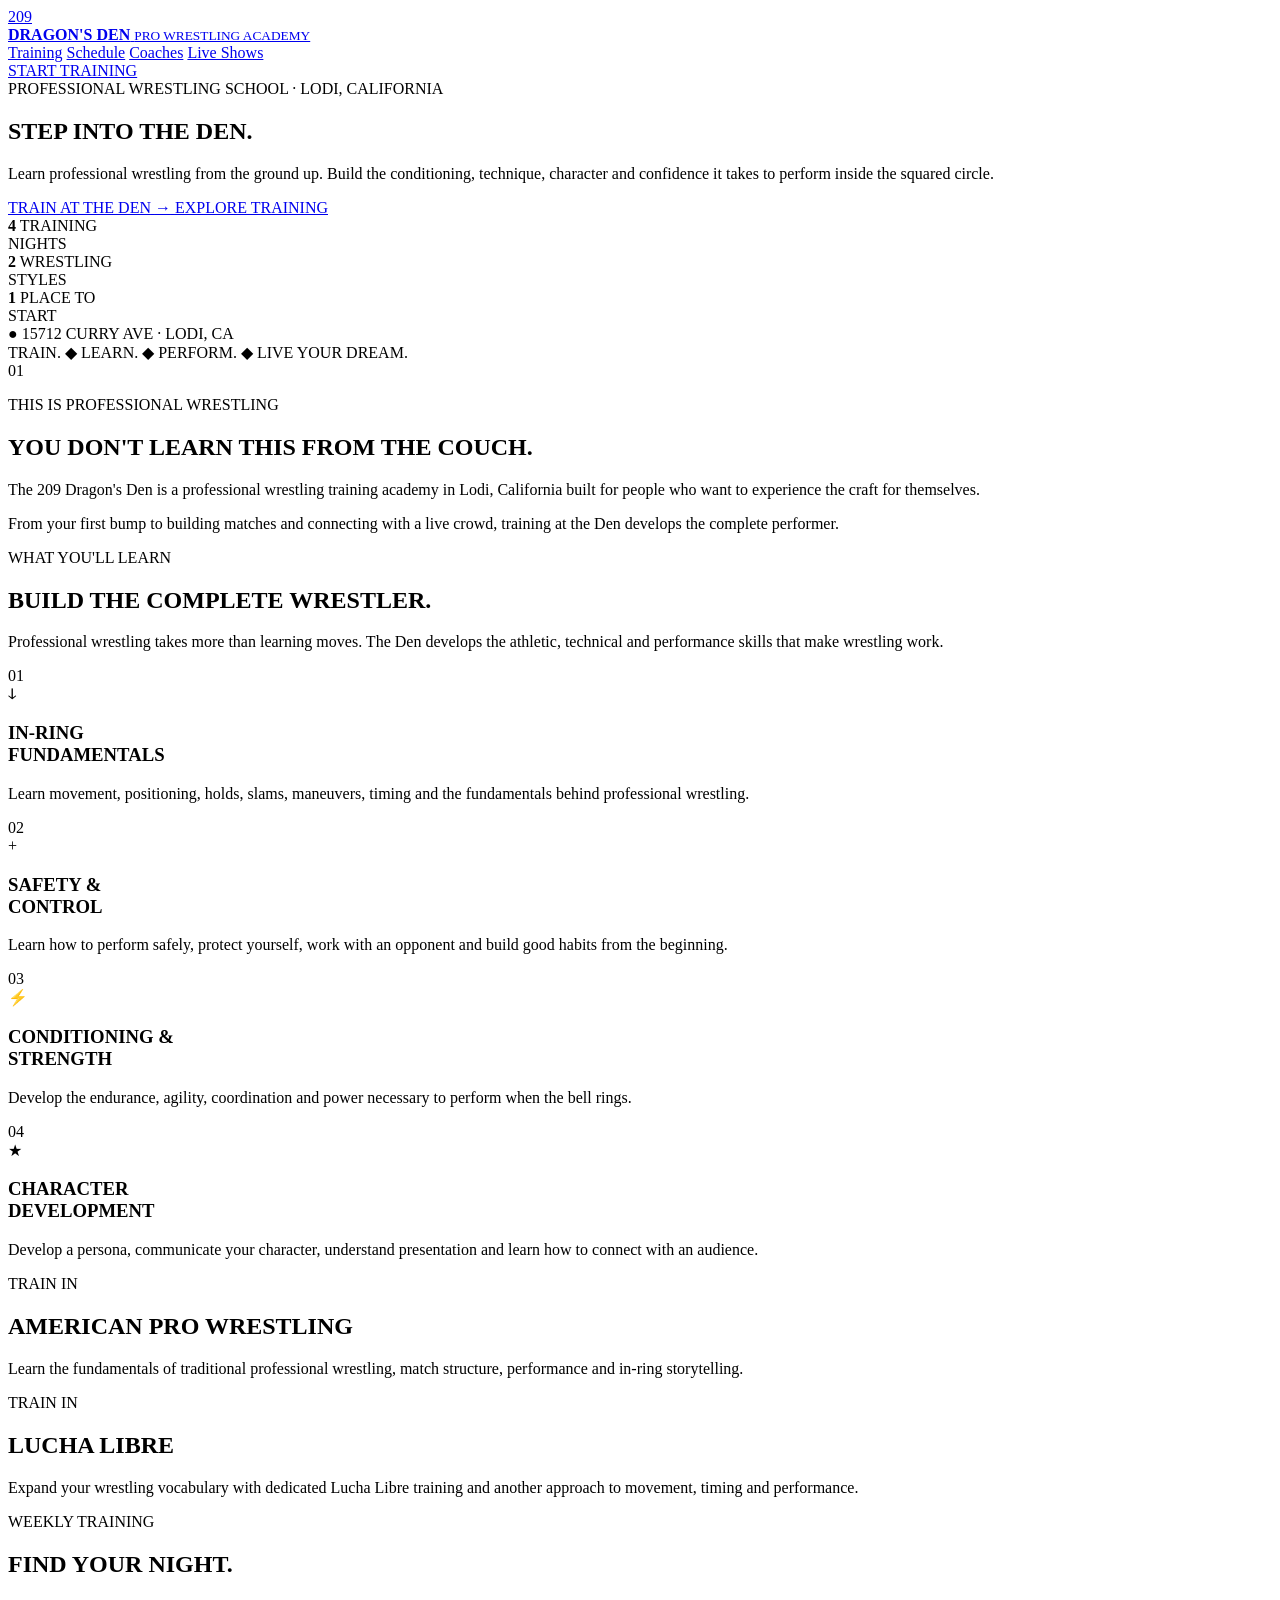
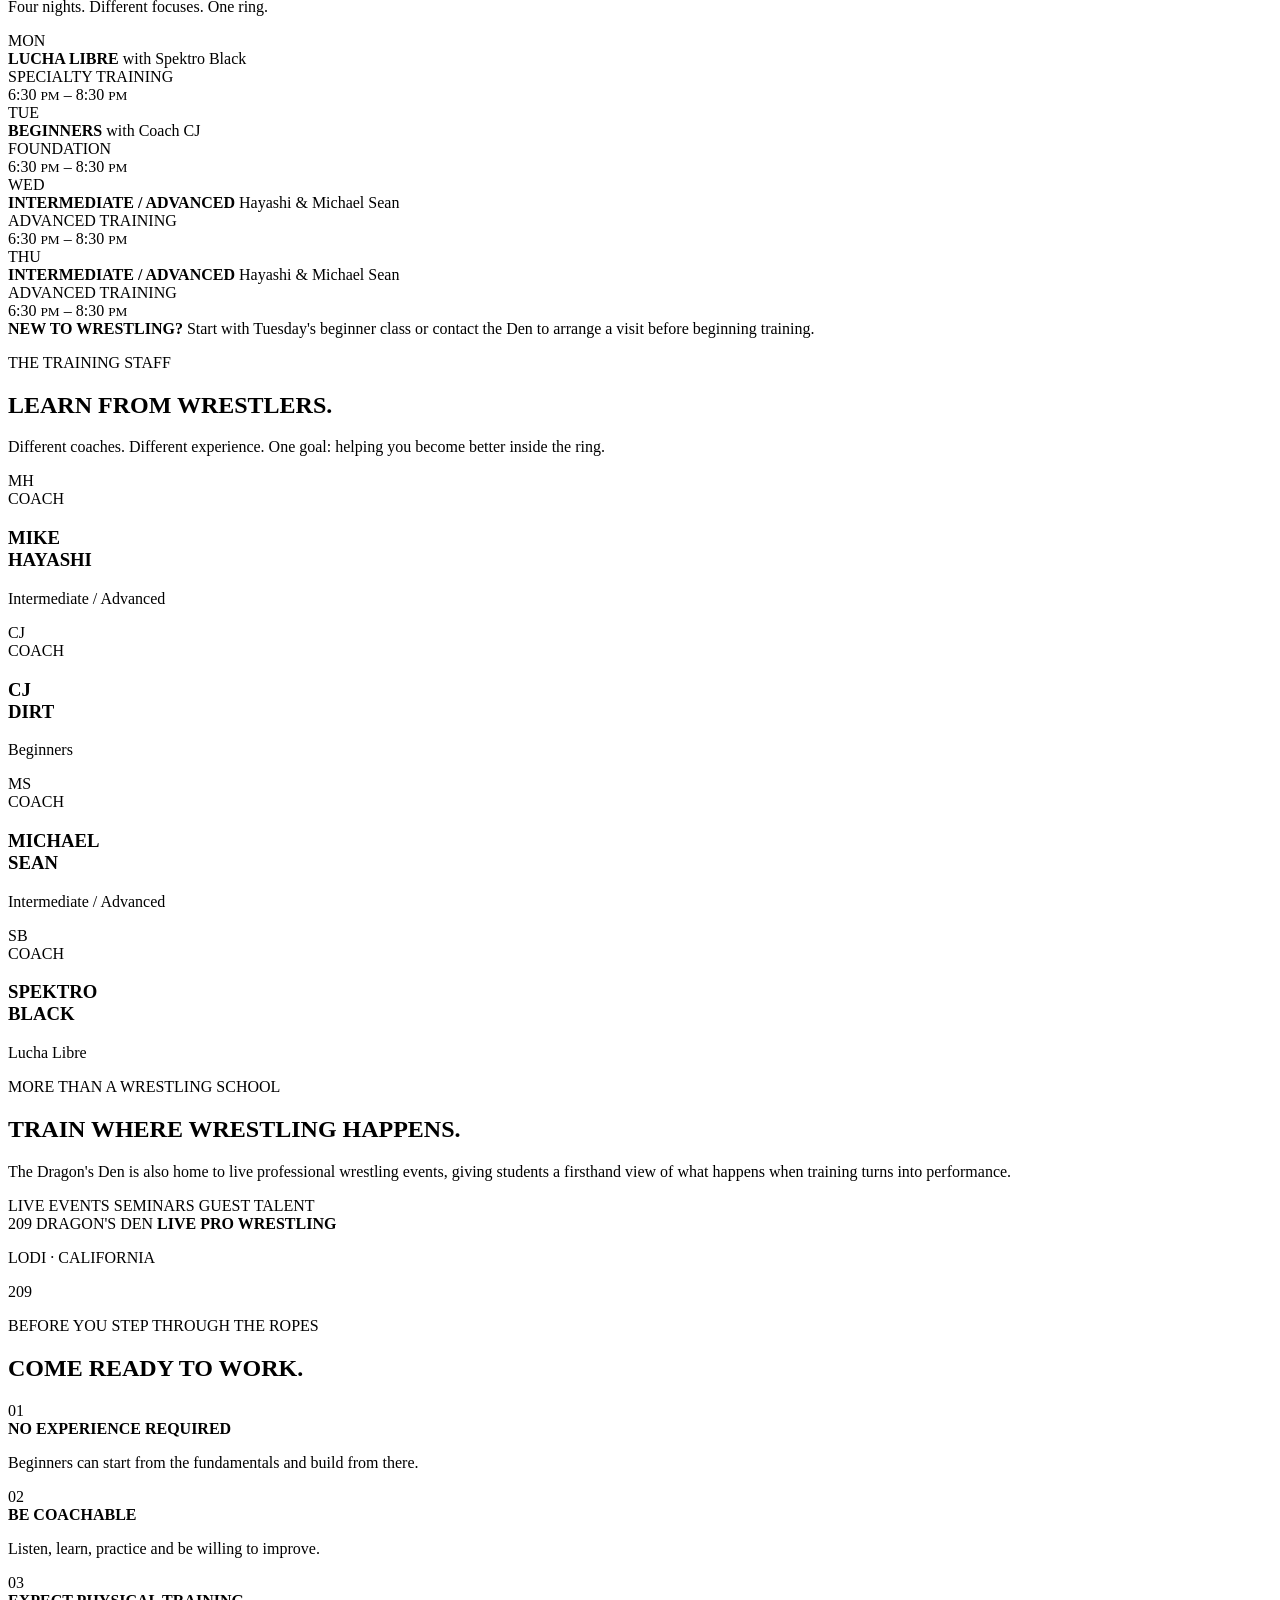
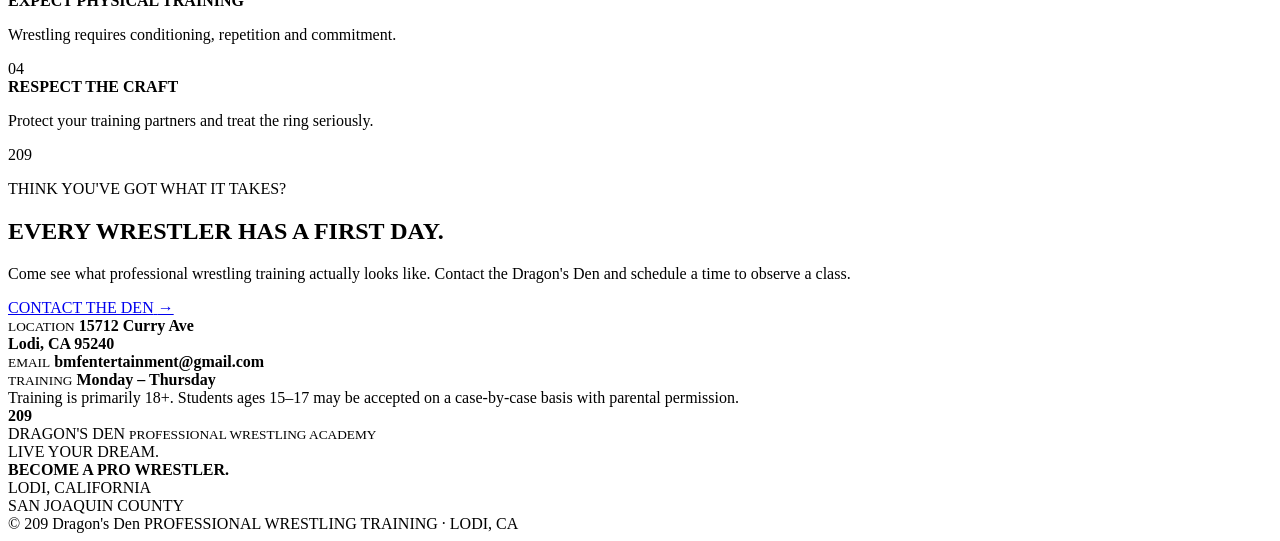
==== index.html @ c936747b "Create index.html" ====
<!DOCTYPE html>
<html lang="en">
<head>
    <meta charset="UTF-8">

    <meta
        name="viewport"
        content="width=device-width, initial-scale=1.0"
    >

    <meta
        name="description"
        content="209 Dragon's Den is a professional wrestling training academy in Lodi, California offering American professional wrestling, Lucha Libre, character development, conditioning and live wrestling experience."
    >

    <title>209 Dragon's Den | Professional Wrestling School | Lodi, CA</title>

    <link rel="preconnect" href="https://fonts.googleapis.com">
    <link rel="preconnect" href="https://fonts.gstatic.com" crossorigin>

    <link
        href="https://fonts.googleapis.com/css2?family=Anton&family=Barlow+Condensed:wght@400;500;600;700;800;900&family=Inter:wght@400;500;600;700&display=swap"
        rel="stylesheet"
    >

    <link rel="stylesheet" href="style.css">
</head>


<body>

    <!-- ======================================
         BACKGROUND TEXTURE
    ======================================= -->

    <div class="site-noise" aria-hidden="true"></div>


    <!-- ======================================
         HEADER
    ======================================= -->

    <header class="site-header">

        <div class="header-inner">

            <a href="#top" class="brand">

                <div class="brand-mark">
                    <span>209</span>
                </div>

                <div class="brand-copy">
                    <strong>DRAGON'S DEN</strong>
                    <small>PRO WRESTLING ACADEMY</small>
                </div>

            </a>


            <nav class="desktop-nav" aria-label="Primary navigation">

                <a href="#training">Training</a>
                <a href="#schedule">Schedule</a>
                <a href="#coaches">Coaches</a>
                <a href="#shows">Live Shows</a>

            </nav>


            <a href="#start" class="header-cta">
                START TRAINING
            </a>

        </div>

    </header>



    <main id="top">


        <!-- ======================================
             HERO
        ======================================= -->

        <section class="hero">

            <div class="hero-bg"></div>

            <div class="hero-overlay"></div>

            <div class="hero-grid-overlay" aria-hidden="true"></div>


            <div class="container hero-content">

                <div class="hero-eyebrow">
                    <span class="eyebrow-line"></span>
                    PROFESSIONAL WRESTLING SCHOOL · LODI, CALIFORNIA
                </div>


                <h1 class="hero-title">

                    <span class="hero-title-small">
                        STEP INTO
                    </span>

                    <span class="hero-title-main">
                        THE DEN.
                    </span>

                </h1>


                <p class="hero-description">
                    Learn professional wrestling from the ground up.
                    Build the conditioning, technique, character and confidence
                    it takes to perform inside the squared circle.
                </p>


                <div class="hero-actions">

                    <a href="#start" class="btn btn-primary">
                        <span>TRAIN AT THE DEN</span>
                        <span class="btn-arrow">→</span>
                    </a>

                    <a href="#training" class="btn btn-secondary">
                        EXPLORE TRAINING
                    </a>

                </div>


                <div class="hero-stats">

                    <div class="hero-stat">
                        <strong>4</strong>
                        <span>TRAINING<br>NIGHTS</span>
                    </div>

                    <div class="hero-stat">
                        <strong>2</strong>
                        <span>WRESTLING<br>STYLES</span>
                    </div>

                    <div class="hero-stat">
                        <strong>1</strong>
                        <span>PLACE TO<br>START</span>
                    </div>

                </div>

            </div>


            <div class="hero-location">
                <span>●</span>
                15712 CURRY AVE · LODI, CA
            </div>

        </section>



        <!-- ======================================
             INTRO STRIP
        ======================================= -->

        <section class="statement-strip">

            <div class="statement-track">

                <span>TRAIN.</span>
                <span class="statement-dragon">◆</span>

                <span>LEARN.</span>
                <span class="statement-dragon">◆</span>

                <span>PERFORM.</span>
                <span class="statement-dragon">◆</span>

                <span>LIVE YOUR DREAM.</span>

            </div>

        </section>



        <!-- ======================================
             ABOUT / INTRO
        ======================================= -->

        <section class="section intro-section">

            <div class="container">

                <div class="intro-grid">


                    <div class="section-number">
                        01
                    </div>


                    <div class="intro-heading">

                        <p class="section-kicker">
                            THIS IS PROFESSIONAL WRESTLING
                        </p>

                        <h2>
                            YOU DON'T LEARN THIS
                            <span>FROM THE COUCH.</span>
                        </h2>

                    </div>


                    <div class="intro-copy">

                        <p class="lead-copy">
                            The 209 Dragon's Den is a professional wrestling
                            training academy in Lodi, California built for people
                            who want to experience the craft for themselves.
                        </p>

                        <p>
                            From your first bump to building matches and
                            connecting with a live crowd, training at the Den
                            develops the complete performer.
                        </p>

                    </div>

                </div>

            </div>

        </section>



        <!-- ======================================
             TRAINING
        ======================================= -->

        <section class="section training-section" id="training">

            <div class="container">

                <div class="section-heading-row">

                    <div>

                        <p class="section-kicker">
                            WHAT YOU'LL LEARN
                        </p>

                        <h2 class="section-title">
                            BUILD THE
                            <span>COMPLETE WRESTLER.</span>
                        </h2>

                    </div>


                    <p class="section-summary">
                        Professional wrestling takes more than learning moves.
                        The Den develops the athletic, technical and performance
                        skills that make wrestling work.
                    </p>

                </div>



                <div class="training-grid">


                    <!-- CARD -->

                    <article class="training-card">

                        <span class="card-number">
                            01
                        </span>

                        <div class="training-icon">
                            ↆ
                        </div>

                        <h3>
                            IN-RING<br>
                            FUNDAMENTALS
                        </h3>

                        <p>
                            Learn movement, positioning, holds, slams,
                            maneuvers, timing and the fundamentals behind
                            professional wrestling.
                        </p>

                        <div class="card-line"></div>

                    </article>



                    <!-- CARD -->

                    <article class="training-card featured-card">

                        <span class="card-number">
                            02
                        </span>

                        <div class="training-icon">
                            +
                        </div>

                        <h3>
                            SAFETY &<br>
                            CONTROL
                        </h3>

                        <p>
                            Learn how to perform safely, protect yourself,
                            work with an opponent and build good habits
                            from the beginning.
                        </p>

                        <div class="card-line"></div>

                    </article>



                    <!-- CARD -->

                    <article class="training-card">

                        <span class="card-number">
                            03
                        </span>

                        <div class="training-icon">
                            ⚡
                        </div>

                        <h3>
                            CONDITIONING &<br>
                            STRENGTH
                        </h3>

                        <p>
                            Develop the endurance, agility, coordination
                            and power necessary to perform when the bell rings.
                        </p>

                        <div class="card-line"></div>

                    </article>



                    <!-- CARD -->

                    <article class="training-card">

                        <span class="card-number">
                            04
                        </span>

                        <div class="training-icon">
                            ★
                        </div>

                        <h3>
                            CHARACTER<br>
                            DEVELOPMENT
                        </h3>

                        <p>
                            Develop a persona, communicate your character,
                            understand presentation and learn how to connect
                            with an audience.
                        </p>

                        <div class="card-line"></div>

                    </article>


                </div>

            </div>

        </section>



        <!-- ======================================
             STYLE SPLIT
        ======================================= -->

        <section class="style-section">

            <div class="style-panel style-american">

                <div class="style-panel-image"></div>
                <div class="style-panel-overlay"></div>

                <div class="style-panel-content">

                    <span class="style-label">
                        TRAIN IN
                    </span>

                    <h2>
                        AMERICAN
                        <span>PRO WRESTLING</span>
                    </h2>

                    <p>
                        Learn the fundamentals of traditional professional
                        wrestling, match structure, performance and
                        in-ring storytelling.
                    </p>

                </div>

            </div>


            <div class="style-panel style-lucha">

                <div class="style-panel-image"></div>
                <div class="style-panel-overlay"></div>

                <div class="style-panel-content">

                    <span class="style-label">
                        TRAIN IN
                    </span>

                    <h2>
                        LUCHA
                        <span>LIBRE</span>
                    </h2>

                    <p>
                        Expand your wrestling vocabulary with dedicated
                        Lucha Libre training and another approach to
                        movement, timing and performance.
                    </p>

                </div>

            </div>

        </section>



        <!-- ======================================
             SCHEDULE
        ======================================= -->

        <section class="section schedule-section" id="schedule">

            <div class="container">


                <div class="schedule-heading">

                    <div>

                        <p class="section-kicker">
                            WEEKLY TRAINING
                        </p>

                        <h2 class="section-title">
                            FIND YOUR
                            <span>NIGHT.</span>
                        </h2>

                    </div>


                    <p>
                        Four nights. Different focuses. One ring.
                    </p>

                </div>



                <div class="schedule-list">


                    <!-- MONDAY -->

                    <div class="schedule-row">

                        <div class="schedule-day">
                            MON
                        </div>

                        <div class="schedule-type">
                            <strong>LUCHA LIBRE</strong>
                            <span>with Spektro Black</span>
                        </div>

                        <div class="schedule-level">
                            SPECIALTY TRAINING
                        </div>

                        <div class="schedule-time">
                            6:30 <small>PM</small>
                            <span>–</span>
                            8:30 <small>PM</small>
                        </div>

                    </div>



                    <!-- TUESDAY -->

                    <div class="schedule-row">

                        <div class="schedule-day">
                            TUE
                        </div>

                        <div class="schedule-type">
                            <strong>BEGINNERS</strong>
                            <span>with Coach CJ</span>
                        </div>

                        <div class="schedule-level">
                            FOUNDATION
                        </div>

                        <div class="schedule-time">
                            6:30 <small>PM</small>
                            <span>–</span>
                            8:30 <small>PM</small>
                        </div>

                    </div>



                    <!-- WEDNESDAY -->

                    <div class="schedule-row">

                        <div class="schedule-day">
                            WED
                        </div>

                        <div class="schedule-type">
                            <strong>INTERMEDIATE / ADVANCED</strong>
                            <span>Hayashi & Michael Sean</span>
                        </div>

                        <div class="schedule-level">
                            ADVANCED TRAINING
                        </div>

                        <div class="schedule-time">
                            6:30 <small>PM</small>
                            <span>–</span>
                            8:30 <small>PM</small>
                        </div>

                    </div>



                    <!-- THURSDAY -->

                    <div class="schedule-row">

                        <div class="schedule-day">
                            THU
                        </div>

                        <div class="schedule-type">
                            <strong>INTERMEDIATE / ADVANCED</strong>
                            <span>Hayashi & Michael Sean</span>
                        </div>

                        <div class="schedule-level">
                            ADVANCED TRAINING
                        </div>

                        <div class="schedule-time">
                            6:30 <small>PM</small>
                            <span>–</span>
                            8:30 <small>PM</small>
                        </div>

                    </div>


                </div>


                <div class="schedule-note">
                    <strong>NEW TO WRESTLING?</strong>
                    Start with Tuesday's beginner class or contact the Den
                    to arrange a visit before beginning training.
                </div>

            </div>

        </section>



        <!-- ======================================
             COACHES
        ======================================= -->

        <section class="section coaches-section" id="coaches">

            <div class="container">


                <div class="section-heading-row">

                    <div>

                        <p class="section-kicker">
                            THE TRAINING STAFF
                        </p>

                        <h2 class="section-title">
                            LEARN FROM
                            <span>WRESTLERS.</span>
                        </h2>

                    </div>


                    <p class="section-summary">
                        Different coaches. Different experience.
                        One goal: helping you become better inside the ring.
                    </p>

                </div>



                <div class="coach-grid">


                    <article class="coach-card">

                        <div class="coach-photo coach-hayashi">

                            <div class="coach-photo-placeholder">
                                MH
                            </div>

                        </div>

                        <div class="coach-info">

                            <span>COACH</span>

                            <h3>
                                MIKE<br>
                                HAYASHI
                            </h3>

                            <p>
                                Intermediate / Advanced
                            </p>

                        </div>

                    </article>



                    <article class="coach-card">

                        <div class="coach-photo coach-cj">

                            <div class="coach-photo-placeholder">
                                CJ
                            </div>

                        </div>

                        <div class="coach-info">

                            <span>COACH</span>

                            <h3>
                                CJ<br>
                                DIRT
                            </h3>

                            <p>
                                Beginners
                            </p>

                        </div>

                    </article>



                    <article class="coach-card">

                        <div class="coach-photo coach-sean">

                            <div class="coach-photo-placeholder">
                                MS
                            </div>

                        </div>

                        <div class="coach-info">

                            <span>COACH</span>

                            <h3>
                                MICHAEL<br>
                                SEAN
                            </h3>

                            <p>
                                Intermediate / Advanced
                            </p>

                        </div>

                    </article>



                    <article class="coach-card">

                        <div class="coach-photo coach-spektro">

                            <div class="coach-photo-placeholder">
                                SB
                            </div>

                        </div>

                        <div class="coach-info">

                            <span>COACH</span>

                            <h3>
                                SPEKTRO<br>
                                BLACK
                            </h3>

                            <p>
                                Lucha Libre
                            </p>

                        </div>

                    </article>


                </div>

            </div>

        </section>



        <!-- ======================================
             LIVE WRESTLING
        ======================================= -->

        <section class="shows-section" id="shows">

            <div class="shows-background"></div>
            <div class="shows-overlay"></div>


            <div class="container shows-content">


                <div class="shows-copy">

                    <p class="section-kicker light-kicker">
                        MORE THAN A WRESTLING SCHOOL
                    </p>

                    <h2>
                        TRAIN WHERE
                        <span>WRESTLING HAPPENS.</span>
                    </h2>

                    <p>
                        The Dragon's Den is also home to live professional
                        wrestling events, giving students a firsthand view
                        of what happens when training turns into performance.
                    </p>


                    <div class="shows-features">

                        <span>LIVE EVENTS</span>
                        <span>SEMINARS</span>
                        <span>GUEST TALENT</span>

                    </div>

                </div>


                <div class="shows-poster">

                    <div class="poster-inner">

                        <span class="poster-small">
                            209 DRAGON'S DEN
                        </span>

                        <strong>
                            LIVE
                            <span>PRO</span>
                            WRESTLING
                        </strong>

                        <p>
                            LODI · CALIFORNIA
                        </p>

                        <div class="poster-dragon">
                            209
                        </div>

                    </div>

                </div>


            </div>

        </section>



        <!-- ======================================
             EXPECTATIONS
        ======================================= -->

        <section class="section expectation-section">

            <div class="container">

                <div class="expectation-grid">


                    <div>

                        <p class="section-kicker">
                            BEFORE YOU STEP THROUGH THE ROPES
                        </p>

                        <h2 class="section-title">
                            COME READY
                            <span>TO WORK.</span>
                        </h2>

                    </div>


                    <div class="expectation-list">


                        <div class="expectation-item">

                            <span>01</span>

                            <div>
                                <strong>NO EXPERIENCE REQUIRED</strong>

                                <p>
                                    Beginners can start from the fundamentals
                                    and build from there.
                                </p>
                            </div>

                        </div>


                        <div class="expectation-item">

                            <span>02</span>

                            <div>
                                <strong>BE COACHABLE</strong>

                                <p>
                                    Listen, learn, practice and be willing
                                    to improve.
                                </p>
                            </div>

                        </div>


                        <div class="expectation-item">

                            <span>03</span>

                            <div>
                                <strong>EXPECT PHYSICAL TRAINING</strong>

                                <p>
                                    Wrestling requires conditioning,
                                    repetition and commitment.
                                </p>
                            </div>

                        </div>


                        <div class="expectation-item">

                            <span>04</span>

                            <div>
                                <strong>RESPECT THE CRAFT</strong>

                                <p>
                                    Protect your training partners and
                                    treat the ring seriously.
                                </p>
                            </div>

                        </div>


                    </div>

                </div>

            </div>

        </section>



        <!-- ======================================
             CTA
        ======================================= -->

        <section class="start-section" id="start">

            <div class="start-bg-text" aria-hidden="true">
                209
            </div>


            <div class="container start-content">

                <p class="section-kicker">
                    THINK YOU'VE GOT WHAT IT TAKES?
                </p>


                <h2>
                    EVERY WRESTLER HAS
                    <span>A FIRST DAY.</span>
                </h2>


                <p>
                    Come see what professional wrestling training actually
                    looks like. Contact the Dragon's Den and schedule a time
                    to observe a class.
                </p>


                <a
                    href="mailto:bmfentertainment@gmail.com?subject=Interested%20in%20Training%20at%20209%20Dragons%20Den"
                    class="btn btn-dark"
                >

                    <span>CONTACT THE DEN</span>
                    <span class="btn-arrow">→</span>

                </a>


                <div class="start-meta">

                    <div>
                        <small>LOCATION</small>
                        <strong>
                            15712 Curry Ave<br>
                            Lodi, CA 95240
                        </strong>
                    </div>


                    <div>
                        <small>EMAIL</small>
                        <strong>
                            bmfentertainment@gmail.com
                        </strong>
                    </div>


                    <div>
                        <small>TRAINING</small>
                        <strong>
                            Monday – Thursday
                        </strong>
                    </div>

                </div>


                <div class="age-note">
                    Training is primarily 18+. Students ages 15–17 may
                    be accepted on a case-by-case basis with parental permission.
                </div>

            </div>

        </section>


    </main>



    <!-- ======================================
         FOOTER
    ======================================= -->

    <footer class="site-footer">

        <div class="container footer-grid">


            <div class="footer-brand">

                <strong>
                    209
                </strong>

                <div>
                    <span>DRAGON'S DEN</span>
                    <small>PROFESSIONAL WRESTLING ACADEMY</small>
                </div>

            </div>


            <div class="footer-tagline">
                LIVE YOUR DREAM.<br>
                <strong>BECOME A PRO WRESTLER.</strong>
            </div>


            <div class="footer-location">
                LODI, CALIFORNIA<br>
                SAN JOAQUIN COUNTY
            </div>


        </div>


        <div class="container footer-bottom">

            <span>
                © 209 Dragon's Den
            </span>

            <span>
                PROFESSIONAL WRESTLING TRAINING · LODI, CA
            </span>

        </div>

    </footer>


</body>
</html>
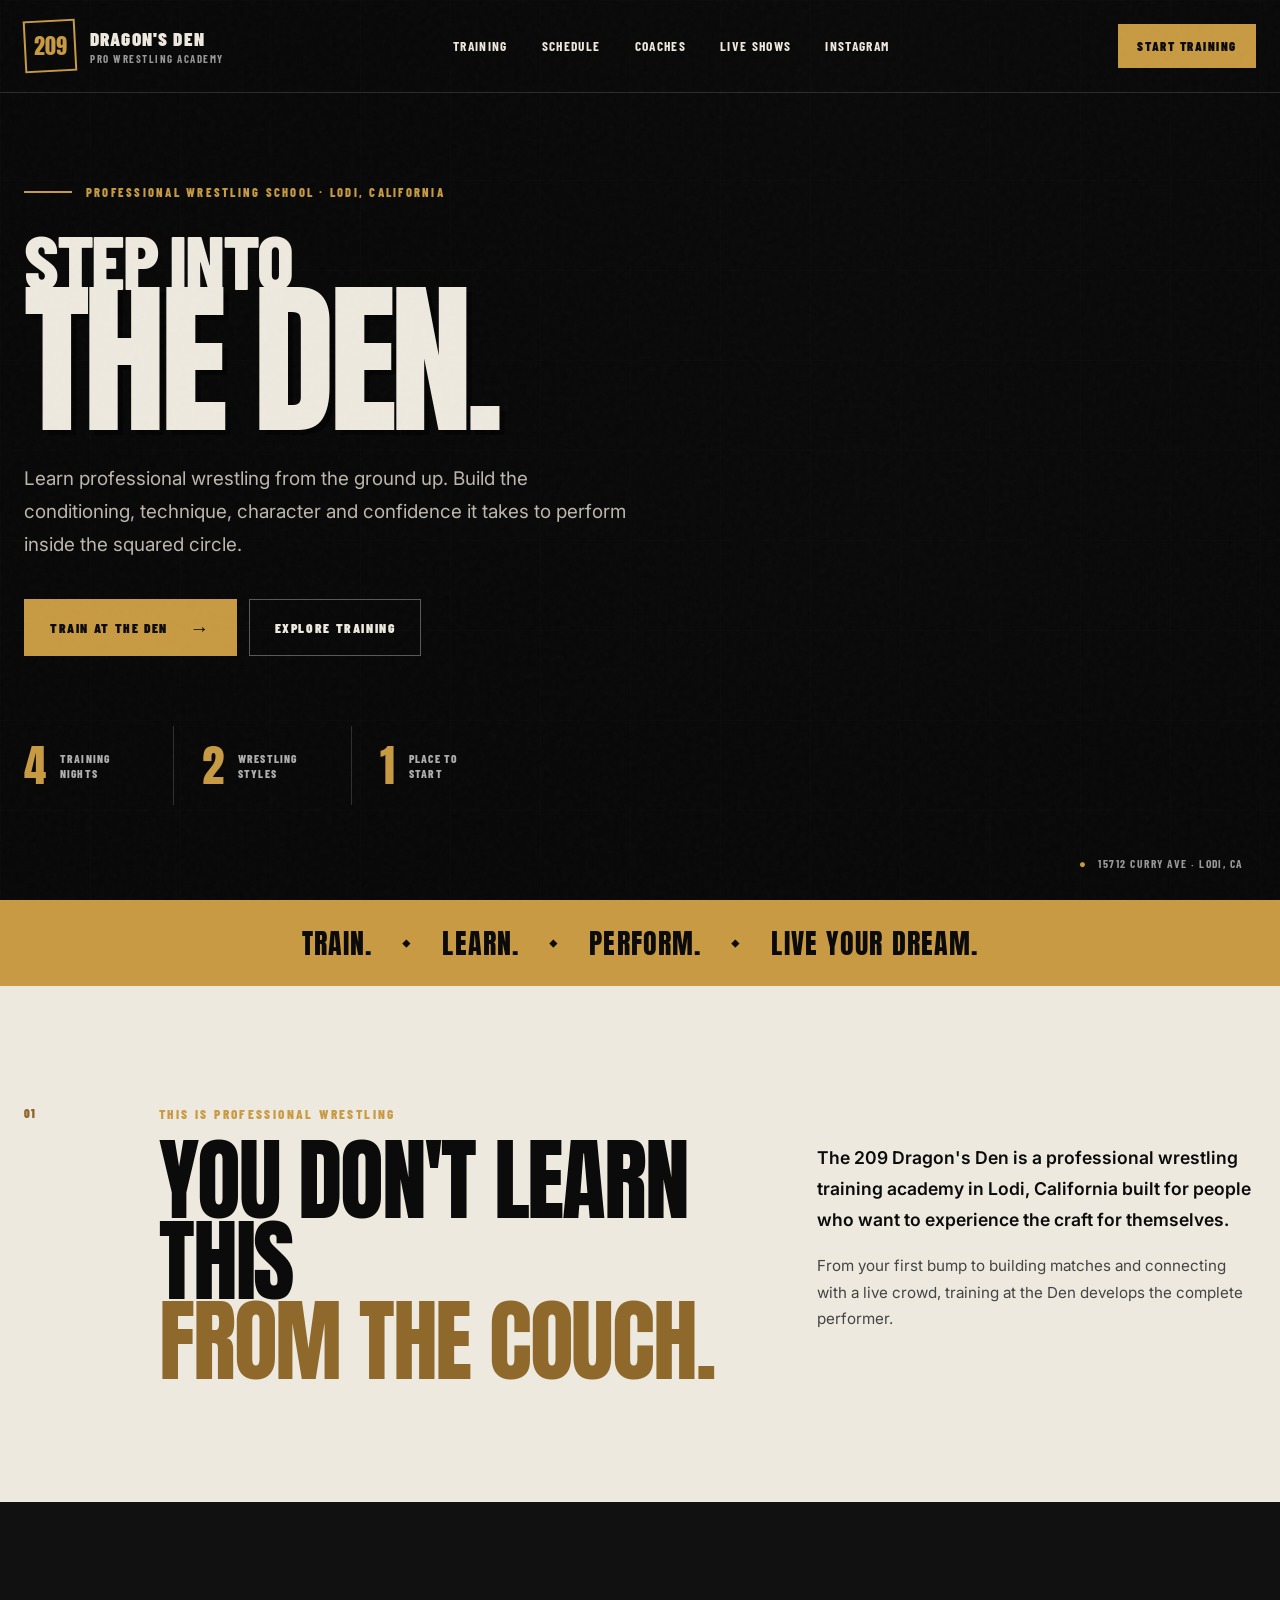
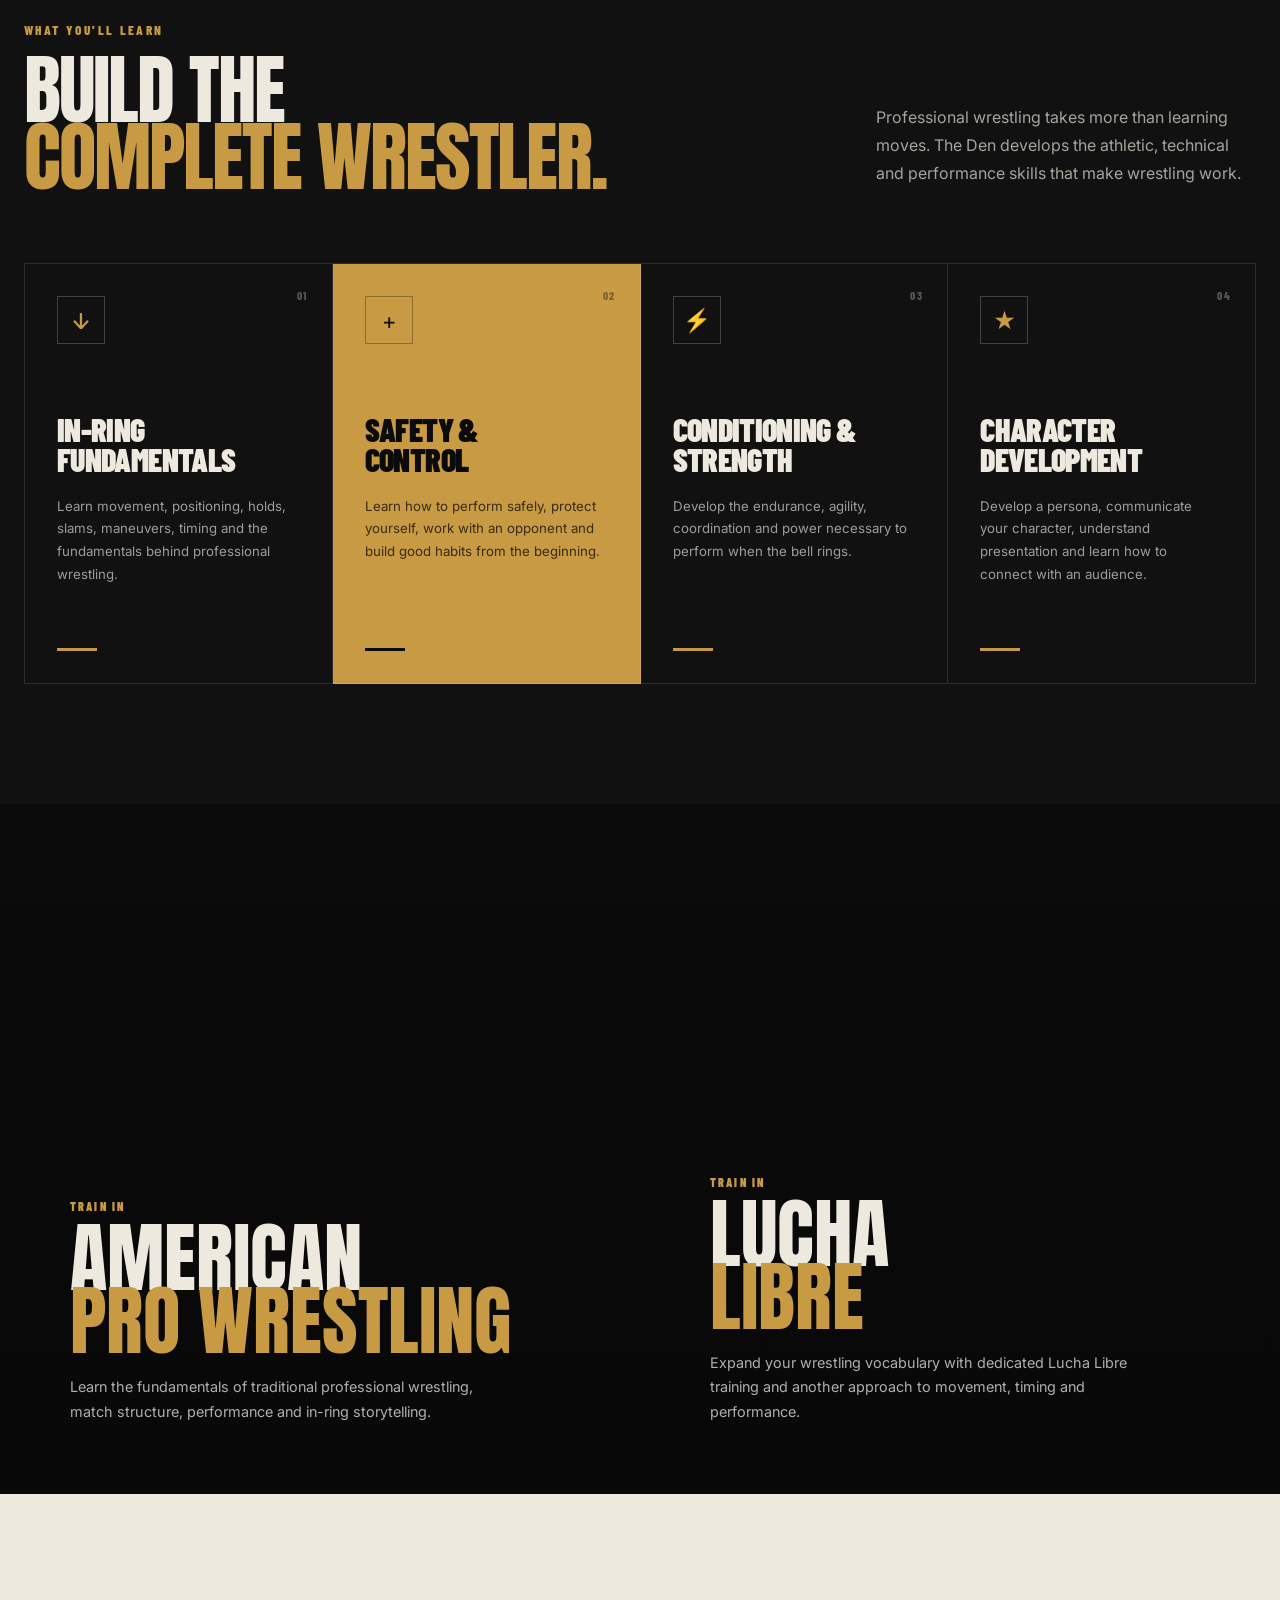
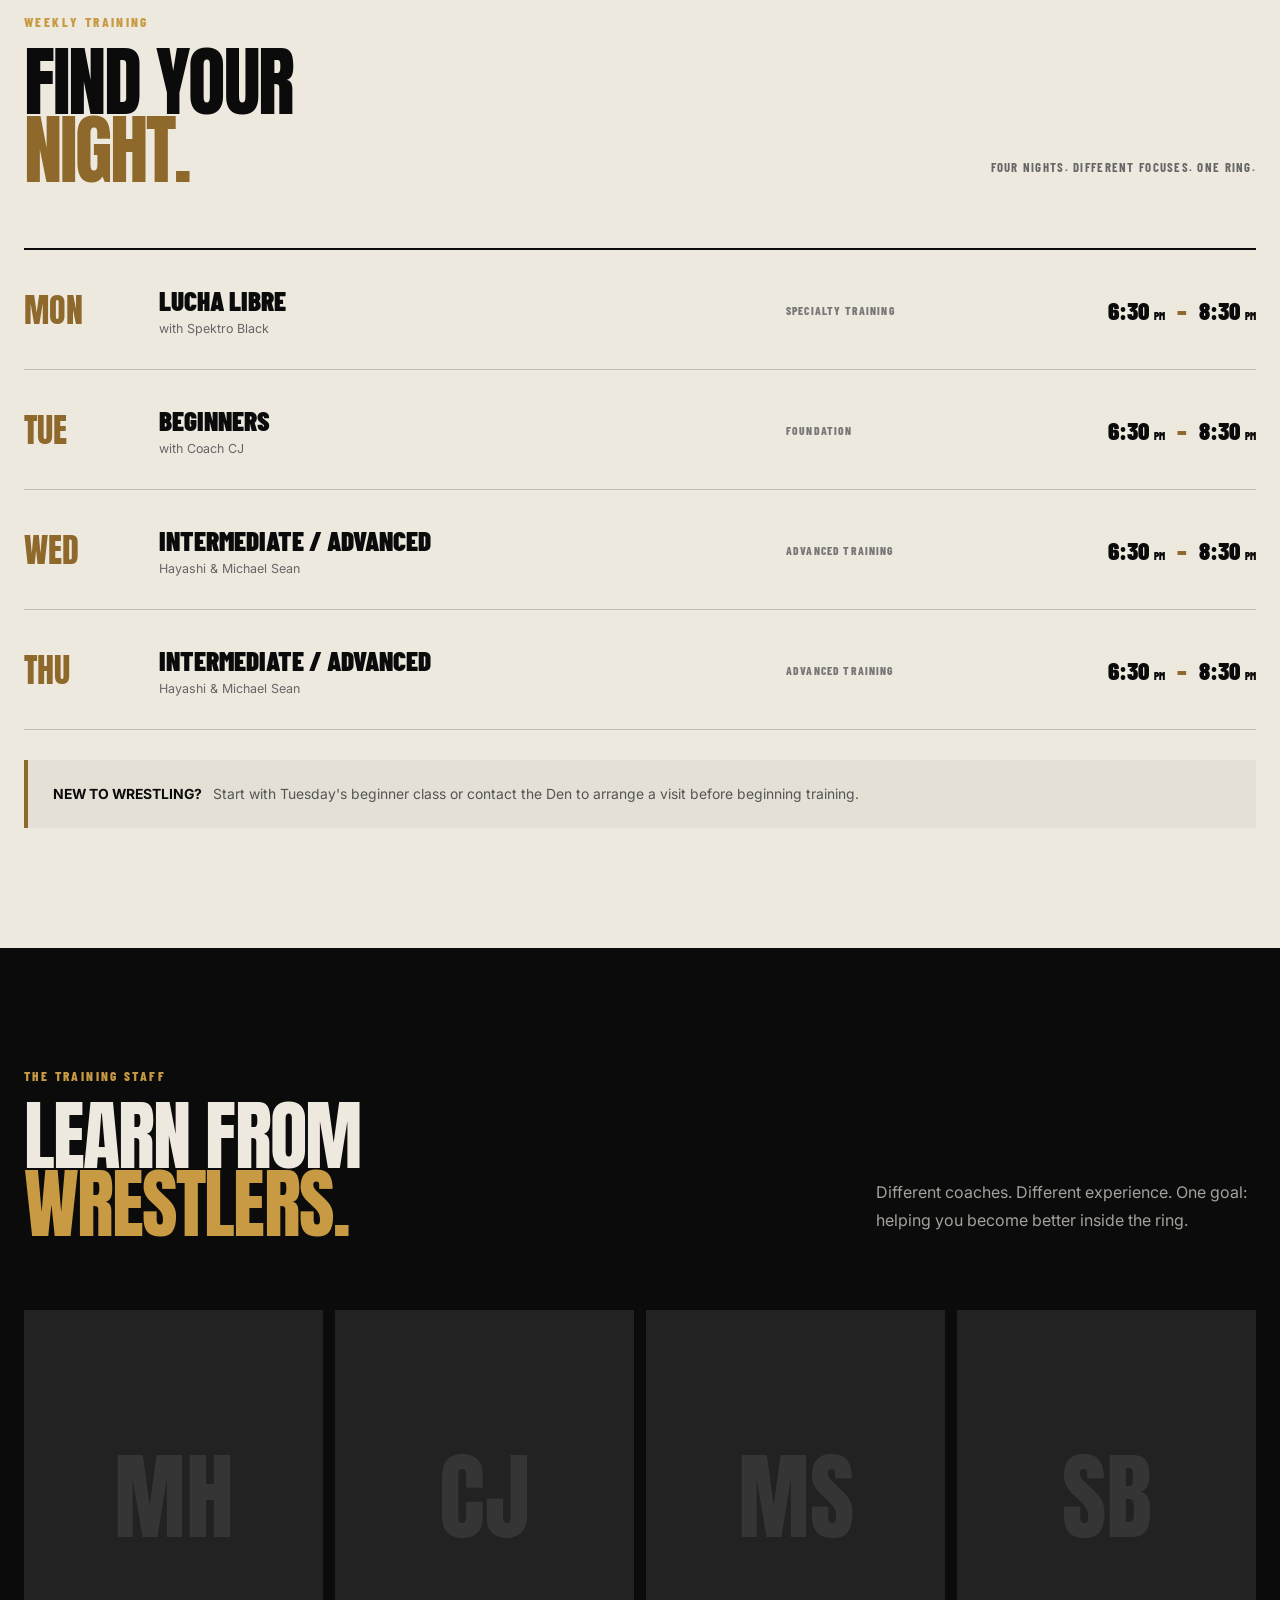
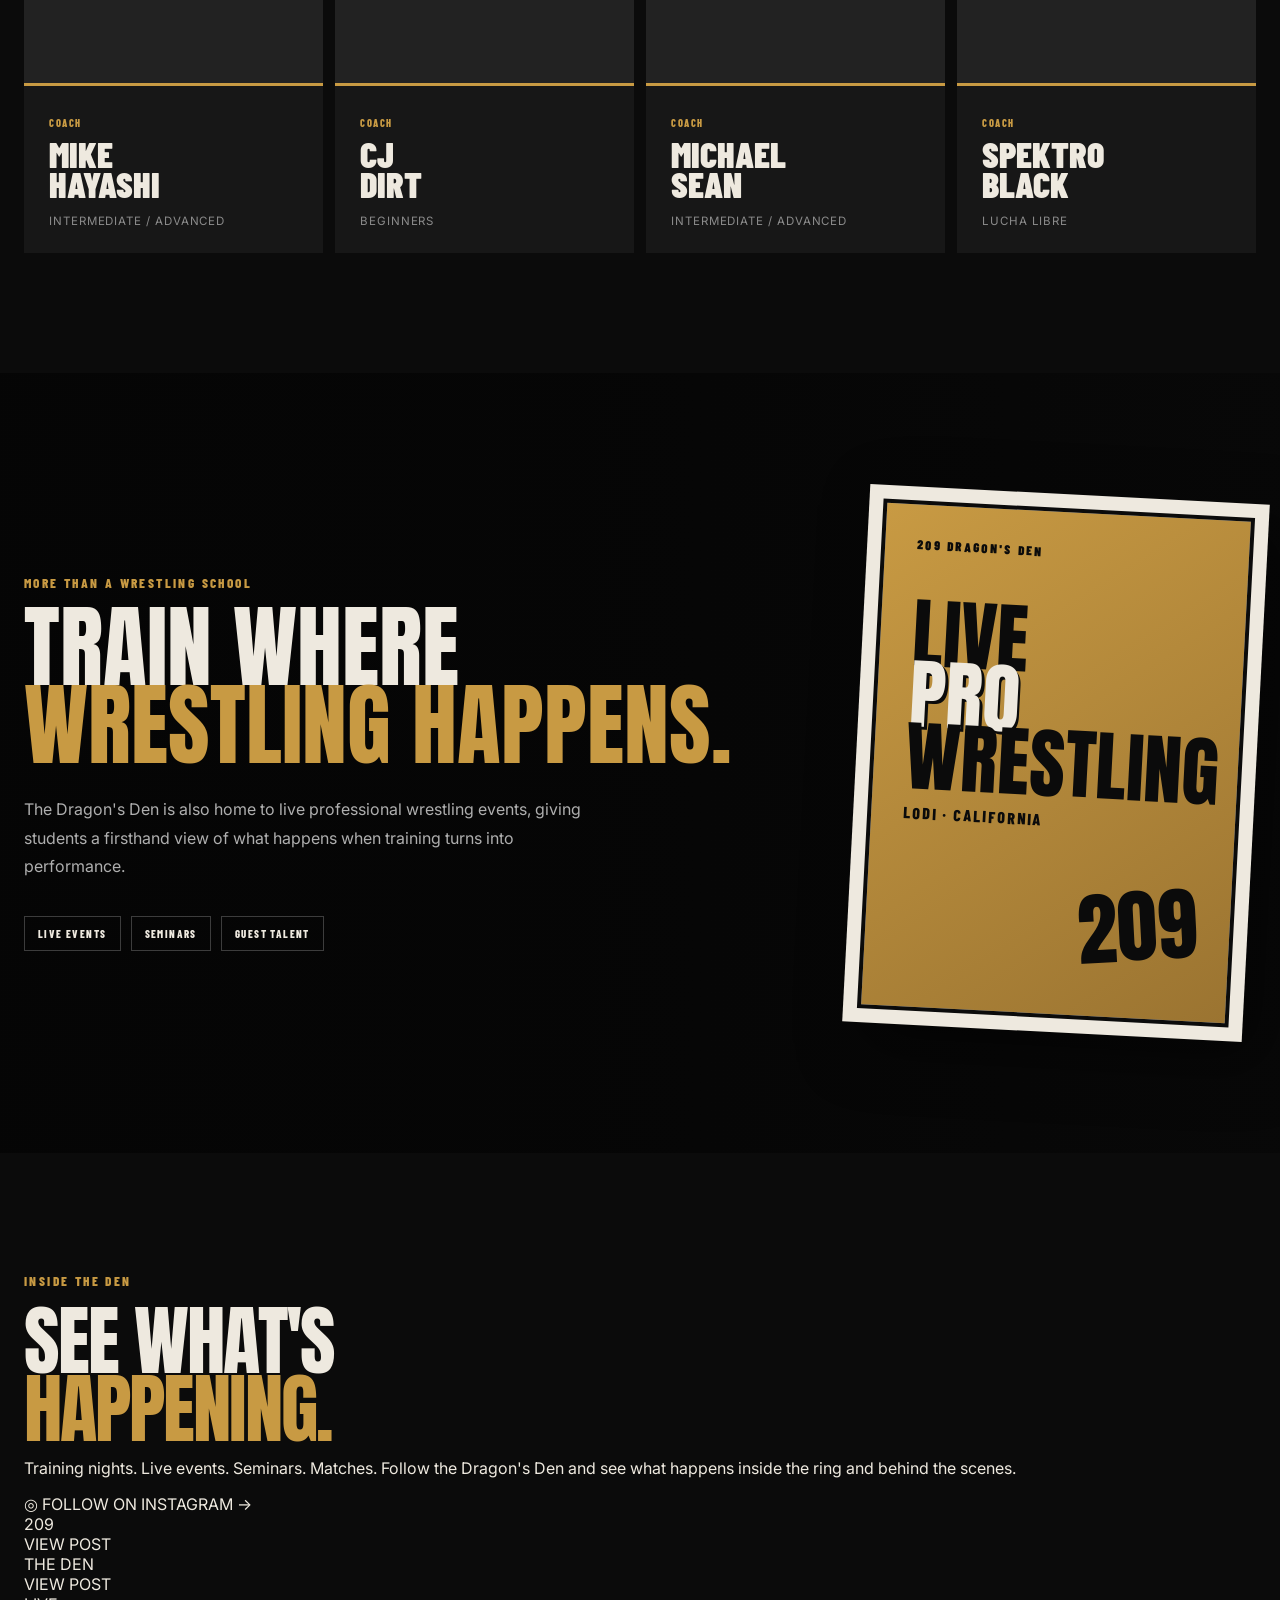
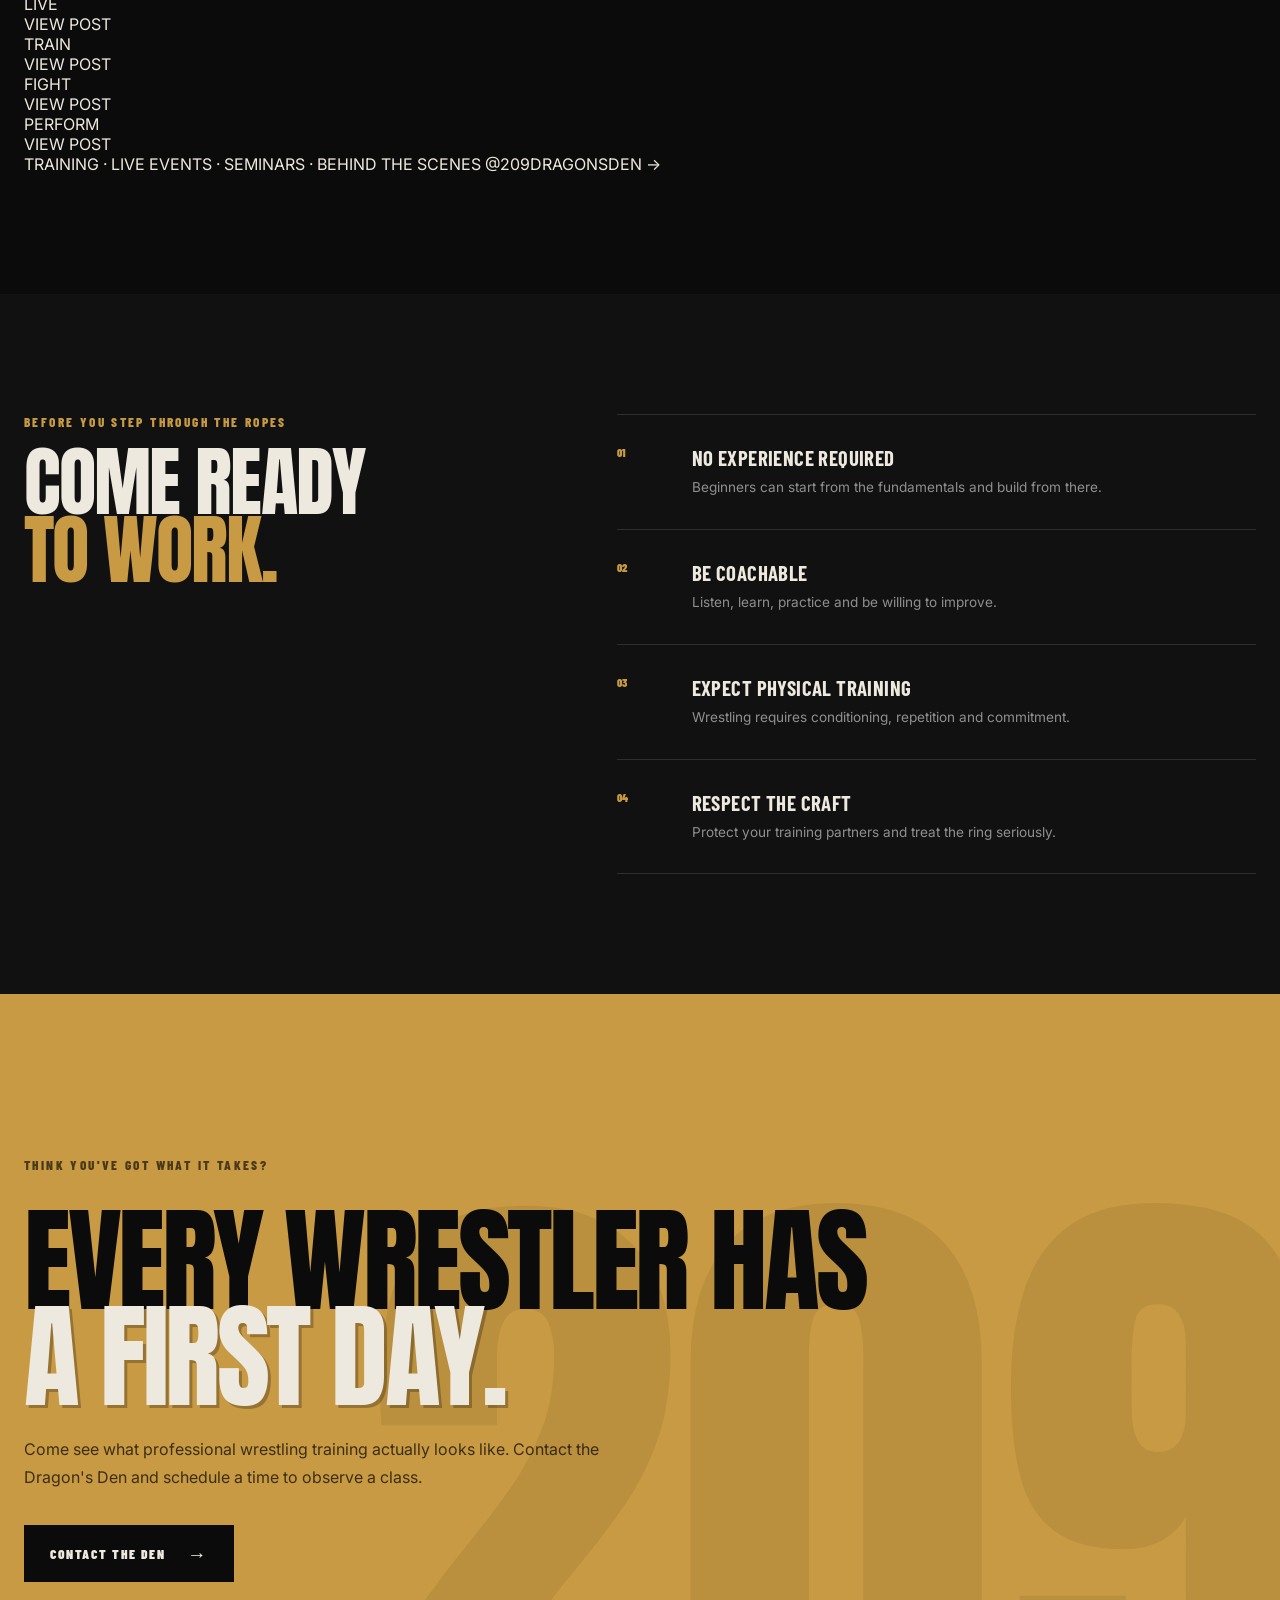
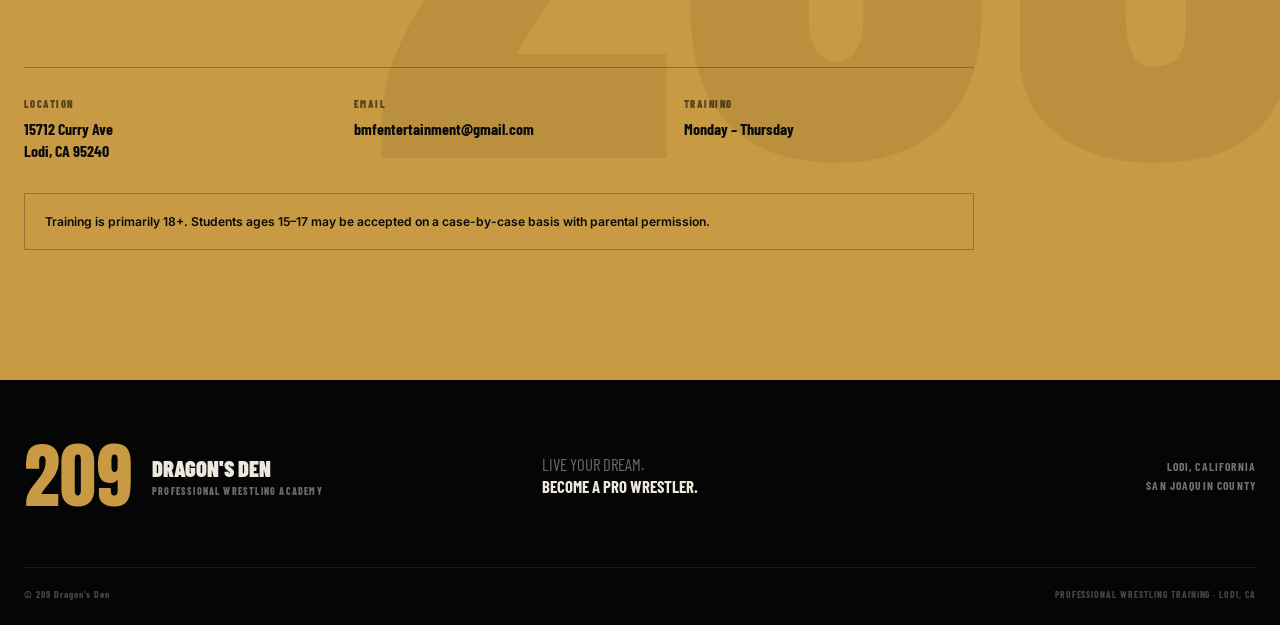
==== commit b111a227: "Update index.html" ====
--- a/index.html
+++ b/index.html
@@ -1,6 +1,8 @@
 <!DOCTYPE html>
 <html lang="en">
+
 <head>
+
     <meta charset="UTF-8">
 
     <meta
@@ -13,27 +15,44 @@
         content="209 Dragon's Den is a professional wrestling training academy in Lodi, California offering American professional wrestling, Lucha Libre, character development, conditioning and live wrestling experience."
     >
 
-    <title>209 Dragon's Den | Professional Wrestling School | Lodi, CA</title>
+    <title>
+        209 Dragon's Den | Professional Wrestling School | Lodi, CA
+    </title>
+
 
     <link rel="preconnect" href="https://fonts.googleapis.com">
-    <link rel="preconnect" href="https://fonts.gstatic.com" crossorigin>
+
+    <link
+        rel="preconnect"
+        href="https://fonts.gstatic.com"
+        crossorigin
+    >
 
     <link
         href="https://fonts.googleapis.com/css2?family=Anton&family=Barlow+Condensed:wght@400;500;600;700;800;900&family=Inter:wght@400;500;600;700&display=swap"
         rel="stylesheet"
     >
 
-    <link rel="stylesheet" href="style.css">
+    <link
+        rel="stylesheet"
+        href="style.css"
+    >
+
 </head>
 
 
 <body>
+
 
     <!-- ======================================
          BACKGROUND TEXTURE
     ======================================= -->
 
-    <div class="site-noise" aria-hidden="true"></div>
+    <div
+        class="site-noise"
+        aria-hidden="true"
+    ></div>
+
 
 
     <!-- ======================================
@@ -44,33 +63,68 @@
 
         <div class="header-inner">
 
-            <a href="#top" class="brand">
+
+            <a
+                href="#top"
+                class="brand"
+            >
 
                 <div class="brand-mark">
                     <span>209</span>
                 </div>
 
                 <div class="brand-copy">
-                    <strong>DRAGON'S DEN</strong>
-                    <small>PRO WRESTLING ACADEMY</small>
+
+                    <strong>
+                        DRAGON'S DEN
+                    </strong>
+
+                    <small>
+                        PRO WRESTLING ACADEMY
+                    </small>
+
                 </div>
 
             </a>
 
 
-            <nav class="desktop-nav" aria-label="Primary navigation">
-
-                <a href="#training">Training</a>
-                <a href="#schedule">Schedule</a>
-                <a href="#coaches">Coaches</a>
-                <a href="#shows">Live Shows</a>
+
+            <nav
+                class="desktop-nav"
+                aria-label="Primary navigation"
+            >
+
+                <a href="#training">
+                    Training
+                </a>
+
+                <a href="#schedule">
+                    Schedule
+                </a>
+
+                <a href="#coaches">
+                    Coaches
+                </a>
+
+                <a href="#shows">
+                    Live Shows
+                </a>
+
+                <a href="#instagram">
+                    Instagram
+                </a>
 
             </nav>
 
 
-            <a href="#start" class="header-cta">
+
+            <a
+                href="#start"
+                class="header-cta"
+            >
                 START TRAINING
             </a>
+
 
         </div>
 
@@ -87,19 +141,29 @@
 
         <section class="hero">
 
+
             <div class="hero-bg"></div>
 
             <div class="hero-overlay"></div>
 
-            <div class="hero-grid-overlay" aria-hidden="true"></div>
+            <div
+                class="hero-grid-overlay"
+                aria-hidden="true"
+            ></div>
+
 
 
             <div class="container hero-content">
 
+
                 <div class="hero-eyebrow">
+
                     <span class="eyebrow-line"></span>
+
                     PROFESSIONAL WRESTLING SCHOOL · LODI, CALIFORNIA
-                </div>
+
+                </div>
+
 
 
                 <h1 class="hero-title">
@@ -115,76 +179,154 @@
                 </h1>
 
 
+
                 <p class="hero-description">
+
                     Learn professional wrestling from the ground up.
-                    Build the conditioning, technique, character and confidence
-                    it takes to perform inside the squared circle.
+
+                    Build the conditioning, technique, character
+                    and confidence it takes to perform inside
+                    the squared circle.
+
                 </p>
 
 
+
                 <div class="hero-actions">
 
-                    <a href="#start" class="btn btn-primary">
-                        <span>TRAIN AT THE DEN</span>
-                        <span class="btn-arrow">→</span>
+
+                    <a
+                        href="#start"
+                        class="btn btn-primary"
+                    >
+
+                        <span>
+                            TRAIN AT THE DEN
+                        </span>
+
+                        <span class="btn-arrow">
+                            →
+                        </span>
+
                     </a>
 
-                    <a href="#training" class="btn btn-secondary">
+
+                    <a
+                        href="#training"
+                        class="btn btn-secondary"
+                    >
                         EXPLORE TRAINING
                     </a>
 
-                </div>
+
+                </div>
+
 
 
                 <div class="hero-stats">
 
+
                     <div class="hero-stat">
-                        <strong>4</strong>
-                        <span>TRAINING<br>NIGHTS</span>
-                    </div>
+
+                        <strong>
+                            4
+                        </strong>
+
+                        <span>
+                            TRAINING<br>
+                            NIGHTS
+                        </span>
+
+                    </div>
+
+
 
                     <div class="hero-stat">
-                        <strong>2</strong>
-                        <span>WRESTLING<br>STYLES</span>
-                    </div>
+
+                        <strong>
+                            2
+                        </strong>
+
+                        <span>
+                            WRESTLING<br>
+                            STYLES
+                        </span>
+
+                    </div>
+
+
 
                     <div class="hero-stat">
-                        <strong>1</strong>
-                        <span>PLACE TO<br>START</span>
-                    </div>
-
-                </div>
+
+                        <strong>
+                            1
+                        </strong>
+
+                        <span>
+                            PLACE TO<br>
+                            START
+                        </span>
+
+                    </div>
+
+
+                </div>
+
 
             </div>
 
 
+
             <div class="hero-location">
-                <span>●</span>
+
+                <span>
+                    ●
+                </span>
+
                 15712 CURRY AVE · LODI, CA
+
             </div>
 
+
         </section>
 
 
 
         <!-- ======================================
-             INTRO STRIP
+             STATEMENT STRIP
         ======================================= -->
 
         <section class="statement-strip">
 
             <div class="statement-track">
 
-                <span>TRAIN.</span>
-                <span class="statement-dragon">◆</span>
-
-                <span>LEARN.</span>
-                <span class="statement-dragon">◆</span>
-
-                <span>PERFORM.</span>
-                <span class="statement-dragon">◆</span>
-
-                <span>LIVE YOUR DREAM.</span>
+                <span>
+                    TRAIN.
+                </span>
+
+                <span class="statement-dragon">
+                    ◆
+                </span>
+
+                <span>
+                    LEARN.
+                </span>
+
+                <span class="statement-dragon">
+                    ◆
+                </span>
+
+                <span>
+                    PERFORM.
+                </span>
+
+                <span class="statement-dragon">
+                    ◆
+                </span>
+
+                <span>
+                    LIVE YOUR DREAM.
+                </span>
 
             </div>
 
@@ -193,7 +335,7 @@
 
 
         <!-- ======================================
-             ABOUT / INTRO
+             INTRO
         ======================================= -->
 
         <section class="section intro-section">
@@ -208,35 +350,54 @@
                     </div>
 
 
+
                     <div class="intro-heading">
+
 
                         <p class="section-kicker">
                             THIS IS PROFESSIONAL WRESTLING
                         </p>
 
+
                         <h2>
+
                             YOU DON'T LEARN THIS
-                            <span>FROM THE COUCH.</span>
+
+                            <span>
+                                FROM THE COUCH.
+                            </span>
+
                         </h2>
 
-                    </div>
+
+                    </div>
+
 
 
                     <div class="intro-copy">
 
+
                         <p class="lead-copy">
-                            The 209 Dragon's Den is a professional wrestling
-                            training academy in Lodi, California built for people
-                            who want to experience the craft for themselves.
+
+                            The 209 Dragon's Den is a professional
+                            wrestling training academy in Lodi,
+                            California built for people who want
+                            to experience the craft for themselves.
+
                         </p>
 
+
                         <p>
-                            From your first bump to building matches and
-                            connecting with a live crowd, training at the Den
-                            develops the complete performer.
+
+                            From your first bump to building matches
+                            and connecting with a live crowd, training
+                            at the Den develops the complete performer.
+
                         </p>
 
-                    </div>
+
+                    </div>
+
 
                 </div>
 
@@ -250,32 +411,50 @@
              TRAINING
         ======================================= -->
 
-        <section class="section training-section" id="training">
+        <section
+            class="section training-section"
+            id="training"
+        >
 
             <div class="container">
 
+
                 <div class="section-heading-row">
 
+
                     <div>
+
 
                         <p class="section-kicker">
                             WHAT YOU'LL LEARN
                         </p>
 
+
                         <h2 class="section-title">
+
                             BUILD THE
-                            <span>COMPLETE WRESTLER.</span>
+
+                            <span>
+                                COMPLETE WRESTLER.
+                            </span>
+
                         </h2>
 
-                    </div>
+
+                    </div>
+
 
 
                     <p class="section-summary">
-                        Professional wrestling takes more than learning moves.
-                        The Den develops the athletic, technical and performance
-                        skills that make wrestling work.
+
+                        Professional wrestling takes more than
+                        learning moves. The Den develops the
+                        athletic, technical and performance skills
+                        that make wrestling work.
+
                     </p>
 
+
                 </div>
 
 
@@ -283,122 +462,156 @@
                 <div class="training-grid">
 
 
-                    <!-- CARD -->
-
                     <article class="training-card">
+
 
                         <span class="card-number">
                             01
                         </span>
 
+
                         <div class="training-icon">
                             ↆ
                         </div>
 
+
                         <h3>
+
                             IN-RING<br>
                             FUNDAMENTALS
+
                         </h3>
 
+
                         <p>
-                            Learn movement, positioning, holds, slams,
-                            maneuvers, timing and the fundamentals behind
-                            professional wrestling.
+
+                            Learn movement, positioning, holds,
+                            slams, maneuvers, timing and the
+                            fundamentals behind professional wrestling.
+
                         </p>
 
+
                         <div class="card-line"></div>
 
+
                     </article>
 
 
 
-                    <!-- CARD -->
-
                     <article class="training-card featured-card">
+
 
                         <span class="card-number">
                             02
                         </span>
 
+
                         <div class="training-icon">
                             +
                         </div>
 
+
                         <h3>
+
                             SAFETY &<br>
                             CONTROL
+
                         </h3>
 
+
                         <p>
-                            Learn how to perform safely, protect yourself,
-                            work with an opponent and build good habits
-                            from the beginning.
+
+                            Learn how to perform safely, protect
+                            yourself, work with an opponent and
+                            build good habits from the beginning.
+
                         </p>
 
+
                         <div class="card-line"></div>
 
+
                     </article>
 
 
 
-                    <!-- CARD -->
-
                     <article class="training-card">
+
 
                         <span class="card-number">
                             03
                         </span>
 
+
                         <div class="training-icon">
                             ⚡
                         </div>
 
+
                         <h3>
+
                             CONDITIONING &<br>
                             STRENGTH
+
                         </h3>
 
+
                         <p>
-                            Develop the endurance, agility, coordination
-                            and power necessary to perform when the bell rings.
+
+                            Develop the endurance, agility,
+                            coordination and power necessary
+                            to perform when the bell rings.
+
                         </p>
 
+
                         <div class="card-line"></div>
 
+
                     </article>
 
 
 
-                    <!-- CARD -->
-
                     <article class="training-card">
+
 
                         <span class="card-number">
                             04
                         </span>
 
+
                         <div class="training-icon">
                             ★
                         </div>
 
+
                         <h3>
+
                             CHARACTER<br>
                             DEVELOPMENT
+
                         </h3>
 
+
                         <p>
-                            Develop a persona, communicate your character,
-                            understand presentation and learn how to connect
-                            with an audience.
+
+                            Develop a persona, communicate your
+                            character, understand presentation
+                            and learn how to connect with an audience.
+
                         </p>
 
+
                         <div class="card-line"></div>
 
+
                     </article>
 
 
                 </div>
 
+
             </div>
 
         </section>
@@ -406,63 +619,96 @@
 
 
         <!-- ======================================
-             STYLE SPLIT
+             WRESTLING STYLES
         ======================================= -->
 
         <section class="style-section">
 
+
             <div class="style-panel style-american">
 
+
                 <div class="style-panel-image"></div>
+
                 <div class="style-panel-overlay"></div>
 
+
                 <div class="style-panel-content">
+
 
                     <span class="style-label">
                         TRAIN IN
                     </span>
 
+
                     <h2>
+
                         AMERICAN
-                        <span>PRO WRESTLING</span>
+
+                        <span>
+                            PRO WRESTLING
+                        </span>
+
                     </h2>
 
+
                     <p>
-                        Learn the fundamentals of traditional professional
-                        wrestling, match structure, performance and
-                        in-ring storytelling.
+
+                        Learn the fundamentals of traditional
+                        professional wrestling, match structure,
+                        performance and in-ring storytelling.
+
                     </p>
 
-                </div>
+
+                </div>
+
 
             </div>
 
 
+
             <div class="style-panel style-lucha">
 
+
                 <div class="style-panel-image"></div>
+
                 <div class="style-panel-overlay"></div>
 
+
                 <div class="style-panel-content">
+
 
                     <span class="style-label">
                         TRAIN IN
                     </span>
 
+
                     <h2>
+
                         LUCHA
-                        <span>LIBRE</span>
+
+                        <span>
+                            LIBRE
+                        </span>
+
                     </h2>
 
+
                     <p>
-                        Expand your wrestling vocabulary with dedicated
-                        Lucha Libre training and another approach to
-                        movement, timing and performance.
+
+                        Expand your wrestling vocabulary with
+                        dedicated Lucha Libre training and another
+                        approach to movement, timing and performance.
+
                     </p>
 
-                </div>
+
+                </div>
+
 
             </div>
+
 
         </section>
 
@@ -472,31 +718,45 @@
              SCHEDULE
         ======================================= -->
 
-        <section class="section schedule-section" id="schedule">
+        <section
+            class="section schedule-section"
+            id="schedule"
+        >
 
             <div class="container">
 
 
                 <div class="schedule-heading">
 
+
                     <div>
+
 
                         <p class="section-kicker">
                             WEEKLY TRAINING
                         </p>
 
+
                         <h2 class="section-title">
+
                             FIND YOUR
-                            <span>NIGHT.</span>
+
+                            <span>
+                                NIGHT.
+                            </span>
+
                         </h2>
 
-                    </div>
+
+                    </div>
+
 
 
                     <p>
                         Four nights. Different focuses. One ring.
                     </p>
 
+
                 </div>
 
 
@@ -504,121 +764,192 @@
                 <div class="schedule-list">
 
 
-                    <!-- MONDAY -->
-
                     <div class="schedule-row">
+
 
                         <div class="schedule-day">
                             MON
                         </div>
 
+
                         <div class="schedule-type">
-                            <strong>LUCHA LIBRE</strong>
-                            <span>with Spektro Black</span>
-                        </div>
+
+                            <strong>
+                                LUCHA LIBRE
+                            </strong>
+
+                            <span>
+                                with Spektro Black
+                            </span>
+
+                        </div>
+
 
                         <div class="schedule-level">
                             SPECIALTY TRAINING
                         </div>
 
+
                         <div class="schedule-time">
+
                             6:30 <small>PM</small>
-                            <span>–</span>
+
+                            <span>
+                                –
+                            </span>
+
                             8:30 <small>PM</small>
-                        </div>
-
-                    </div>
-
-
-
-                    <!-- TUESDAY -->
+
+                        </div>
+
+
+                    </div>
+
+
 
                     <div class="schedule-row">
+
 
                         <div class="schedule-day">
                             TUE
                         </div>
 
+
                         <div class="schedule-type">
-                            <strong>BEGINNERS</strong>
-                            <span>with Coach CJ</span>
-                        </div>
+
+                            <strong>
+                                BEGINNERS
+                            </strong>
+
+                            <span>
+                                with Coach CJ
+                            </span>
+
+                        </div>
+
 
                         <div class="schedule-level">
                             FOUNDATION
                         </div>
 
+
                         <div class="schedule-time">
+
                             6:30 <small>PM</small>
-                            <span>–</span>
+
+                            <span>
+                                –
+                            </span>
+
                             8:30 <small>PM</small>
-                        </div>
-
-                    </div>
-
-
-
-                    <!-- WEDNESDAY -->
+
+                        </div>
+
+
+                    </div>
+
+
 
                     <div class="schedule-row">
+
 
                         <div class="schedule-day">
                             WED
                         </div>
 
+
                         <div class="schedule-type">
-                            <strong>INTERMEDIATE / ADVANCED</strong>
-                            <span>Hayashi & Michael Sean</span>
-                        </div>
+
+                            <strong>
+                                INTERMEDIATE / ADVANCED
+                            </strong>
+
+                            <span>
+                                Hayashi & Michael Sean
+                            </span>
+
+                        </div>
+
 
                         <div class="schedule-level">
                             ADVANCED TRAINING
                         </div>
 
+
                         <div class="schedule-time">
+
                             6:30 <small>PM</small>
-                            <span>–</span>
+
+                            <span>
+                                –
+                            </span>
+
                             8:30 <small>PM</small>
-                        </div>
-
-                    </div>
-
-
-
-                    <!-- THURSDAY -->
+
+                        </div>
+
+
+                    </div>
+
+
 
                     <div class="schedule-row">
+
 
                         <div class="schedule-day">
                             THU
                         </div>
 
+
                         <div class="schedule-type">
-                            <strong>INTERMEDIATE / ADVANCED</strong>
-                            <span>Hayashi & Michael Sean</span>
-                        </div>
+
+                            <strong>
+                                INTERMEDIATE / ADVANCED
+                            </strong>
+
+                            <span>
+                                Hayashi & Michael Sean
+                            </span>
+
+                        </div>
+
 
                         <div class="schedule-level">
                             ADVANCED TRAINING
                         </div>
 
+
                         <div class="schedule-time">
+
                             6:30 <small>PM</small>
-                            <span>–</span>
+
+                            <span>
+                                –
+                            </span>
+
                             8:30 <small>PM</small>
-                        </div>
-
-                    </div>
-
-
-                </div>
+
+                        </div>
+
+
+                    </div>
+
+
+                </div>
+
 
 
                 <div class="schedule-note">
-                    <strong>NEW TO WRESTLING?</strong>
-                    Start with Tuesday's beginner class or contact the Den
-                    to arrange a visit before beginning training.
-                </div>
+
+                    <strong>
+                        NEW TO WRESTLING?
+                    </strong>
+
+                    Start with Tuesday's beginner class or contact
+                    the Den to arrange a visit before beginning training.
+
+                </div>
+
 
             </div>
 
@@ -630,32 +961,49 @@
              COACHES
         ======================================= -->
 
-        <section class="section coaches-section" id="coaches">
+        <section
+            class="section coaches-section"
+            id="coaches"
+        >
 
             <div class="container">
 
 
                 <div class="section-heading-row">
 
+
                     <div>
+
 
                         <p class="section-kicker">
                             THE TRAINING STAFF
                         </p>
 
+
                         <h2 class="section-title">
+
                             LEARN FROM
-                            <span>WRESTLERS.</span>
+
+                            <span>
+                                WRESTLERS.
+                            </span>
+
                         </h2>
 
-                    </div>
+
+                    </div>
+
 
 
                     <p class="section-summary">
+
                         Different coaches. Different experience.
-                        One goal: helping you become better inside the ring.
+                        One goal: helping you become better
+                        inside the ring.
+
                     </p>
 
+
                 </div>
 
 
@@ -664,6 +1012,7 @@
 
 
                     <article class="coach-card">
+
 
                         <div class="coach-photo coach-hayashi">
 
@@ -673,13 +1022,18 @@
 
                         </div>
 
+
                         <div class="coach-info">
 
-                            <span>COACH</span>
+                            <span>
+                                COACH
+                            </span>
 
                             <h3>
+
                                 MIKE<br>
                                 HAYASHI
+
                             </h3>
 
                             <p>
@@ -688,11 +1042,13 @@
 
                         </div>
 
+
                     </article>
 
 
 
                     <article class="coach-card">
+
 
                         <div class="coach-photo coach-cj">
 
@@ -702,13 +1058,18 @@
 
                         </div>
 
+
                         <div class="coach-info">
 
-                            <span>COACH</span>
+                            <span>
+                                COACH
+                            </span>
 
                             <h3>
+
                                 CJ<br>
                                 DIRT
+
                             </h3>
 
                             <p>
@@ -717,11 +1078,13 @@
 
                         </div>
 
+
                     </article>
 
 
 
                     <article class="coach-card">
+
 
                         <div class="coach-photo coach-sean">
 
@@ -731,13 +1094,18 @@
 
                         </div>
 
+
                         <div class="coach-info">
 
-                            <span>COACH</span>
+                            <span>
+                                COACH
+                            </span>
 
                             <h3>
+
                                 MICHAEL<br>
                                 SEAN
+
                             </h3>
 
                             <p>
@@ -746,11 +1114,13 @@
 
                         </div>
 
+
                     </article>
 
 
 
                     <article class="coach-card">
+
 
                         <div class="coach-photo coach-spektro">
 
@@ -760,13 +1130,18 @@
 
                         </div>
 
+
                         <div class="coach-info">
 
-                            <span>COACH</span>
+                            <span>
+                                COACH
+                            </span>
 
                             <h3>
+
                                 SPEKTRO<br>
                                 BLACK
+
                             </h3>
 
                             <p>
@@ -775,10 +1150,12 @@
 
                         </div>
 
+
                     </article>
 
 
                 </div>
+
 
             </div>
 
@@ -790,67 +1167,374 @@
              LIVE WRESTLING
         ======================================= -->
 
-        <section class="shows-section" id="shows">
+        <section
+            class="shows-section"
+            id="shows"
+        >
+
 
             <div class="shows-background"></div>
+
             <div class="shows-overlay"></div>
 
 
+
             <div class="container shows-content">
 
 
                 <div class="shows-copy">
+
 
                     <p class="section-kicker light-kicker">
                         MORE THAN A WRESTLING SCHOOL
                     </p>
 
+
                     <h2>
+
                         TRAIN WHERE
-                        <span>WRESTLING HAPPENS.</span>
+
+                        <span>
+                            WRESTLING HAPPENS.
+                        </span>
+
                     </h2>
 
+
                     <p>
-                        The Dragon's Den is also home to live professional
-                        wrestling events, giving students a firsthand view
-                        of what happens when training turns into performance.
+
+                        The Dragon's Den is also home to live
+                        professional wrestling events, giving
+                        students a firsthand view of what happens
+                        when training turns into performance.
+
                     </p>
 
 
+
                     <div class="shows-features">
 
-                        <span>LIVE EVENTS</span>
-                        <span>SEMINARS</span>
-                        <span>GUEST TALENT</span>
-
-                    </div>
-
-                </div>
+                        <span>
+                            LIVE EVENTS
+                        </span>
+
+                        <span>
+                            SEMINARS
+                        </span>
+
+                        <span>
+                            GUEST TALENT
+                        </span>
+
+                    </div>
+
+
+                </div>
+
 
 
                 <div class="shows-poster">
 
+
                     <div class="poster-inner">
+
 
                         <span class="poster-small">
                             209 DRAGON'S DEN
                         </span>
 
+
                         <strong>
+
                             LIVE
-                            <span>PRO</span>
+
+                            <span>
+                                PRO
+                            </span>
+
                             WRESTLING
+
                         </strong>
+
 
                         <p>
                             LODI · CALIFORNIA
                         </p>
 
+
                         <div class="poster-dragon">
                             209
                         </div>
 
-                    </div>
+
+                    </div>
+
+
+                </div>
+
+
+            </div>
+
+
+        </section>
+
+
+
+        <!-- ======================================
+             INSTAGRAM
+        ======================================= -->
+
+        <section
+            class="section instagram-section"
+            id="instagram"
+        >
+
+            <div class="container">
+
+
+                <div class="instagram-heading">
+
+
+                    <div>
+
+
+                        <p class="section-kicker">
+                            INSIDE THE DEN
+                        </p>
+
+
+                        <h2 class="section-title">
+
+                            SEE WHAT'S
+
+                            <span>
+                                HAPPENING.
+                            </span>
+
+                        </h2>
+
+
+                    </div>
+
+
+
+                    <div class="instagram-heading-right">
+
+
+                        <p>
+
+                            Training nights. Live events. Seminars.
+                            Matches. Follow the Dragon's Den and see
+                            what happens inside the ring and behind
+                            the scenes.
+
+                        </p>
+
+
+                        <a
+                            href="https://www.instagram.com/"
+                            target="_blank"
+                            rel="noopener noreferrer"
+                            class="instagram-follow"
+                        >
+
+                            <span class="instagram-icon">
+                                ◎
+                            </span>
+
+                            FOLLOW ON INSTAGRAM
+
+                            <span>
+                                →
+                            </span>
+
+                        </a>
+
+
+                    </div>
+
+
+                </div>
+
+
+
+                <!--
+                    LIVE INSTAGRAM FEED
+
+                    Replace the placeholder cards below with the
+                    embed code from your Instagram feed provider.
+
+                    The outer .instagram-feed-shell container
+                    can remain in place.
+                -->
+
+
+                <div class="instagram-feed-shell">
+
+
+                    <div
+                        class="instagram-feed"
+                        id="instagramFeed"
+                    >
+
+
+                        <article class="instagram-card">
+
+                            <div class="instagram-image-placeholder">
+
+                                <span>
+                                    209
+                                </span>
+
+                            </div>
+
+                            <div class="instagram-card-overlay">
+
+                                <span>
+                                    VIEW POST
+                                </span>
+
+                            </div>
+
+                        </article>
+
+
+
+                        <article class="instagram-card">
+
+                            <div class="instagram-image-placeholder">
+
+                                <span>
+                                    THE DEN
+                                </span>
+
+                            </div>
+
+                            <div class="instagram-card-overlay">
+
+                                <span>
+                                    VIEW POST
+                                </span>
+
+                            </div>
+
+                        </article>
+
+
+
+                        <article class="instagram-card">
+
+                            <div class="instagram-image-placeholder">
+
+                                <span>
+                                    LIVE
+                                </span>
+
+                            </div>
+
+                            <div class="instagram-card-overlay">
+
+                                <span>
+                                    VIEW POST
+                                </span>
+
+                            </div>
+
+                        </article>
+
+
+
+                        <article class="instagram-card">
+
+                            <div class="instagram-image-placeholder">
+
+                                <span>
+                                    TRAIN
+                                </span>
+
+                            </div>
+
+                            <div class="instagram-card-overlay">
+
+                                <span>
+                                    VIEW POST
+                                </span>
+
+                            </div>
+
+                        </article>
+
+
+
+                        <article class="instagram-card">
+
+                            <div class="instagram-image-placeholder">
+
+                                <span>
+                                    FIGHT
+                                </span>
+
+                            </div>
+
+                            <div class="instagram-card-overlay">
+
+                                <span>
+                                    VIEW POST
+                                </span>
+
+                            </div>
+
+                        </article>
+
+
+
+                        <article class="instagram-card">
+
+                            <div class="instagram-image-placeholder">
+
+                                <span>
+                                    PERFORM
+                                </span>
+
+                            </div>
+
+                            <div class="instagram-card-overlay">
+
+                                <span>
+                                    VIEW POST
+                                </span>
+
+                            </div>
+
+                        </article>
+
+
+                    </div>
+
+
+                </div>
+
+
+
+                <div class="instagram-footer">
+
+
+                    <span>
+
+                        TRAINING · LIVE EVENTS · SEMINARS ·
+                        BEHIND THE SCENES
+
+                    </span>
+
+
+                    <a
+                        href="https://www.instagram.com/"
+                        target="_blank"
+                        rel="noopener noreferrer"
+                    >
+                        @209DRAGONSDEN →
+                    </a>
+
 
                 </div>
 
@@ -869,21 +1553,31 @@
 
             <div class="container">
 
+
                 <div class="expectation-grid">
 
 
                     <div>
+
 
                         <p class="section-kicker">
                             BEFORE YOU STEP THROUGH THE ROPES
                         </p>
 
+
                         <h2 class="section-title">
+
                             COME READY
-                            <span>TO WORK.</span>
+
+                            <span>
+                                TO WORK.
+                            </span>
+
                         </h2>
 
-                    </div>
+
+                    </div>
+
 
 
                     <div class="expectation-list">
@@ -891,71 +1585,120 @@
 
                         <div class="expectation-item">
 
-                            <span>01</span>
+
+                            <span>
+                                01
+                            </span>
+
 
                             <div>
-                                <strong>NO EXPERIENCE REQUIRED</strong>
+
+                                <strong>
+                                    NO EXPERIENCE REQUIRED
+                                </strong>
 
                                 <p>
-                                    Beginners can start from the fundamentals
-                                    and build from there.
+
+                                    Beginners can start from
+                                    the fundamentals and build from there.
+
                                 </p>
+
                             </div>
 
-                        </div>
+
+                        </div>
+
 
 
                         <div class="expectation-item">
 
-                            <span>02</span>
+
+                            <span>
+                                02
+                            </span>
+
 
                             <div>
-                                <strong>BE COACHABLE</strong>
+
+                                <strong>
+                                    BE COACHABLE
+                                </strong>
 
                                 <p>
-                                    Listen, learn, practice and be willing
-                                    to improve.
+
+                                    Listen, learn, practice and be
+                                    willing to improve.
+
                                 </p>
+
                             </div>
 
-                        </div>
+
+                        </div>
+
 
 
                         <div class="expectation-item">
 
-                            <span>03</span>
+
+                            <span>
+                                03
+                            </span>
+
 
                             <div>
-                                <strong>EXPECT PHYSICAL TRAINING</strong>
+
+                                <strong>
+                                    EXPECT PHYSICAL TRAINING
+                                </strong>
 
                                 <p>
+
                                     Wrestling requires conditioning,
                                     repetition and commitment.
+
                                 </p>
+
                             </div>
 
-                        </div>
+
+                        </div>
+
 
 
                         <div class="expectation-item">
 
-                            <span>04</span>
+
+                            <span>
+                                04
+                            </span>
+
 
                             <div>
-                                <strong>RESPECT THE CRAFT</strong>
+
+                                <strong>
+                                    RESPECT THE CRAFT
+                                </strong>
 
                                 <p>
-                                    Protect your training partners and
-                                    treat the ring seriously.
+
+                                    Protect your training partners
+                                    and treat the ring seriously.
+
                                 </p>
+
                             </div>
 
-                        </div>
-
-
-                    </div>
-
-                </div>
+
+                        </div>
+
+
+                    </div>
+
+
+                </div>
+
 
             </div>
 
@@ -964,17 +1707,26 @@
 
 
         <!-- ======================================
-             CTA
+             START TRAINING
         ======================================= -->
 
-        <section class="start-section" id="start">
-
-            <div class="start-bg-text" aria-hidden="true">
+        <section
+            class="start-section"
+            id="start"
+        >
+
+
+            <div
+                class="start-bg-text"
+                aria-hidden="true"
+            >
                 209
             </div>
 
 
+
             <div class="container start-content">
+
 
                 <p class="section-kicker">
                     THINK YOU'VE GOT WHAT IT TAKES?
@@ -982,16 +1734,24 @@
 
 
                 <h2>
+
                     EVERY WRESTLER HAS
-                    <span>A FIRST DAY.</span>
+
+                    <span>
+                        A FIRST DAY.
+                    </span>
+
                 </h2>
 
 
                 <p>
-                    Come see what professional wrestling training actually
-                    looks like. Contact the Dragon's Den and schedule a time
-                    to observe a class.
+
+                    Come see what professional wrestling training
+                    actually looks like. Contact the Dragon's Den
+                    and schedule a time to observe a class.
+
                 </p>
+
 
 
                 <a
@@ -999,45 +1759,77 @@
                     class="btn btn-dark"
                 >
 
-                    <span>CONTACT THE DEN</span>
-                    <span class="btn-arrow">→</span>
+                    <span>
+                        CONTACT THE DEN
+                    </span>
+
+                    <span class="btn-arrow">
+                        →
+                    </span>
 
                 </a>
 
 
+
                 <div class="start-meta">
 
+
                     <div>
-                        <small>LOCATION</small>
+
+                        <small>
+                            LOCATION
+                        </small>
+
                         <strong>
+
                             15712 Curry Ave<br>
                             Lodi, CA 95240
+
                         </strong>
-                    </div>
+
+                    </div>
+
 
 
                     <div>
-                        <small>EMAIL</small>
+
+                        <small>
+                            EMAIL
+                        </small>
+
                         <strong>
                             bmfentertainment@gmail.com
                         </strong>
-                    </div>
+
+                    </div>
+
 
 
                     <div>
-                        <small>TRAINING</small>
+
+                        <small>
+                            TRAINING
+                        </small>
+
                         <strong>
                             Monday – Thursday
                         </strong>
-                    </div>
-
-                </div>
+
+                    </div>
+
+
+                </div>
+
 
 
                 <div class="age-note">
-                    Training is primarily 18+. Students ages 15–17 may
-                    be accepted on a case-by-case basis with parental permission.
-                </div>
+
+                    Training is primarily 18+. Students ages
+                    15–17 may be accepted on a case-by-case
+                    basis with parental permission.
+
+                </div>
+
 
             </div>
 
@@ -1054,52 +1846,78 @@
 
     <footer class="site-footer">
 
+
         <div class="container footer-grid">
 
 
             <div class="footer-brand">
+
 
                 <strong>
                     209
                 </strong>
 
+
                 <div>
-                    <span>DRAGON'S DEN</span>
-                    <small>PROFESSIONAL WRESTLING ACADEMY</small>
-                </div>
+
+                    <span>
+                        DRAGON'S DEN
+                    </span>
+
+                    <small>
+                        PROFESSIONAL WRESTLING ACADEMY
+                    </small>
+
+                </div>
+
 
             </div>
 
 
+
             <div class="footer-tagline">
+
                 LIVE YOUR DREAM.<br>
-                <strong>BECOME A PRO WRESTLER.</strong>
+
+                <strong>
+                    BECOME A PRO WRESTLER.
+                </strong>
+
             </div>
 
 
+
             <div class="footer-location">
+
                 LODI, CALIFORNIA<br>
                 SAN JOAQUIN COUNTY
+
             </div>
 
 
         </div>
 
 
+
         <div class="container footer-bottom">
+
 
             <span>
                 © 209 Dragon's Den
             </span>
 
+
             <span>
                 PROFESSIONAL WRESTLING TRAINING · LODI, CA
             </span>
 
+
         </div>
 
+
     </footer>
 
 
 </body>
+
 </html>
--- a/style.css
+++ b/style.css
@@ -0,0 +1,1763 @@
+/* =========================================================
+   209 DRAGON'S DEN
+   PROFESSIONAL WRESTLING ACADEMY
+========================================================= */
+
+
+/* =========================================================
+   ROOT
+========================================================= */
+
+:root {
+
+    --black: #0b0b0b;
+    --black-soft: #111111;
+    --charcoal: #171717;
+    --charcoal-light: #202020;
+
+    --cream: #eee9df;
+    --cream-dark: #d5cec1;
+
+    --gold: #c89a43;
+    --gold-light: #e2b85f;
+    --gold-dark: #8e692b;
+
+    --red: #9c2c22;
+
+    --white: #ffffff;
+
+    --border-dark: rgba(255, 255, 255, 0.12);
+    --border-light: rgba(0, 0, 0, 0.16);
+
+    --font-display: "Anton", Impact, sans-serif;
+    --font-condensed: "Barlow Condensed", Arial, sans-serif;
+    --font-body: "Inter", Arial, sans-serif;
+
+    --container: 1240px;
+}
+
+
+/* =========================================================
+   RESET
+========================================================= */
+
+*,
+*::before,
+*::after {
+    box-sizing: border-box;
+}
+
+html {
+    scroll-behavior: smooth;
+}
+
+body {
+    margin: 0;
+    background: var(--black);
+    color: var(--cream);
+    font-family: var(--font-body);
+    overflow-x: hidden;
+}
+
+img {
+    max-width: 100%;
+    display: block;
+}
+
+a {
+    color: inherit;
+    text-decoration: none;
+}
+
+button,
+input,
+textarea,
+select {
+    font: inherit;
+}
+
+
+/* =========================================================
+   GLOBAL
+========================================================= */
+
+.container {
+    width: min(calc(100% - 48px), var(--container));
+    margin-inline: auto;
+}
+
+.section {
+    position: relative;
+    padding: 120px 0;
+}
+
+.section-kicker {
+    margin: 0 0 18px;
+    color: var(--gold);
+    font-family: var(--font-condensed);
+    font-size: 0.83rem;
+    font-weight: 800;
+    letter-spacing: 0.18em;
+    text-transform: uppercase;
+}
+
+.section-title {
+    margin: 0;
+    color: var(--cream);
+    font-family: var(--font-display);
+    font-size: clamp(3.2rem, 6vw, 6.5rem);
+    font-weight: 400;
+    line-height: 0.88;
+    letter-spacing: -0.025em;
+    text-transform: uppercase;
+}
+
+.section-title span {
+    display: block;
+    color: var(--gold);
+}
+
+.section-heading-row {
+    display: grid;
+    grid-template-columns: 1fr 380px;
+    align-items: end;
+    gap: 80px;
+    margin-bottom: 72px;
+}
+
+.section-summary {
+    margin: 0 0 4px;
+    color: rgba(238, 233, 223, 0.68);
+    font-size: 1rem;
+    line-height: 1.75;
+}
+
+.site-noise {
+    position: fixed;
+    inset: 0;
+    z-index: 9999;
+    pointer-events: none;
+    opacity: 0.035;
+
+    background-image:
+        url("data:image/svg+xml,%3Csvg viewBox='0 0 180 180' xmlns='http://www.w3.org/2000/svg'%3E%3Cfilter id='noiseFilter'%3E%3CfeTurbulence type='fractalNoise' baseFrequency='.85' numOctaves='4' stitchTiles='stitch'/%3E%3C/filter%3E%3Crect width='100%25' height='100%25' filter='url(%23noiseFilter)' opacity='.7'/%3E%3C/svg%3E");
+}
+
+
+/* =========================================================
+   HEADER
+========================================================= */
+
+.site-header {
+    position: absolute;
+    top: 0;
+    left: 0;
+    z-index: 50;
+    width: 100%;
+    border-bottom: 1px solid rgba(255, 255, 255, 0.14);
+}
+
+.header-inner {
+    width: min(calc(100% - 48px), 1420px);
+    min-height: 92px;
+    margin-inline: auto;
+
+    display: flex;
+    align-items: center;
+    justify-content: space-between;
+    gap: 40px;
+}
+
+.brand {
+    display: flex;
+    align-items: center;
+    gap: 14px;
+}
+
+.brand-mark {
+    width: 52px;
+    height: 52px;
+    border: 2px solid var(--gold);
+
+    display: grid;
+    place-items: center;
+
+    transform: rotate(-3deg);
+}
+
+.brand-mark span {
+    font-family: var(--font-display);
+    color: var(--gold);
+    font-size: 1.35rem;
+    transform: rotate(3deg);
+}
+
+.brand-copy {
+    display: flex;
+    flex-direction: column;
+}
+
+.brand-copy strong {
+    font-family: var(--font-condensed);
+    font-size: 1.2rem;
+    font-weight: 900;
+    letter-spacing: 0.06em;
+}
+
+.brand-copy small {
+    margin-top: 2px;
+    color: rgba(255, 255, 255, 0.58);
+    font-family: var(--font-condensed);
+    font-size: 0.68rem;
+    font-weight: 700;
+    letter-spacing: 0.14em;
+}
+
+.desktop-nav {
+    display: flex;
+    align-items: center;
+    gap: 34px;
+}
+
+.desktop-nav a {
+    position: relative;
+    font-family: var(--font-condensed);
+    font-size: 0.84rem;
+    font-weight: 700;
+    letter-spacing: 0.1em;
+    text-transform: uppercase;
+}
+
+.desktop-nav a::after {
+    content: "";
+    position: absolute;
+    left: 0;
+    bottom: -8px;
+
+    width: 0;
+    height: 2px;
+
+    background: var(--gold);
+    transition: width 180ms ease;
+}
+
+.desktop-nav a:hover::after {
+    width: 100%;
+}
+
+.header-cta {
+    padding: 14px 19px;
+    background: var(--gold);
+    color: var(--black);
+
+    font-family: var(--font-condensed);
+    font-size: 0.8rem;
+    font-weight: 900;
+    letter-spacing: 0.12em;
+    text-transform: uppercase;
+
+    transition:
+        background 180ms ease,
+        color 180ms ease;
+}
+
+.header-cta:hover {
+    background: var(--cream);
+}
+
+
+/* =========================================================
+   HERO
+========================================================= */
+
+.hero {
+    position: relative;
+    min-height: 860px;
+    height: 100vh;
+
+    display: flex;
+    align-items: center;
+
+    overflow: hidden;
+    background: var(--black);
+}
+
+.hero-bg {
+    position: absolute;
+    inset: 0;
+
+    background-image:
+        url("assets/dragons-den-hero.jpg");
+
+    background-size: cover;
+    background-position: center 34%;
+    transform: scale(1.02);
+}
+
+.hero-overlay {
+    position: absolute;
+    inset: 0;
+
+    background:
+        linear-gradient(
+            90deg,
+            rgba(8,8,8,0.97) 0%,
+            rgba(8,8,8,0.85) 35%,
+            rgba(8,8,8,0.42) 67%,
+            rgba(8,8,8,0.68) 100%
+        ),
+        linear-gradient(
+            0deg,
+            rgba(8,8,8,0.92) 0%,
+            rgba(8,8,8,0) 44%
+        );
+}
+
+.hero-grid-overlay {
+    position: absolute;
+    inset: 0;
+
+    opacity: 0.13;
+
+    background-image:
+        linear-gradient(rgba(255,255,255,.08) 1px, transparent 1px),
+        linear-gradient(90deg, rgba(255,255,255,.08) 1px, transparent 1px);
+
+    background-size: 90px 90px;
+}
+
+.hero-content {
+    position: relative;
+    z-index: 3;
+
+    padding-top: 90px;
+}
+
+.hero-eyebrow {
+    margin-bottom: 22px;
+
+    display: flex;
+    align-items: center;
+    gap: 14px;
+
+    color: var(--gold);
+
+    font-family: var(--font-condensed);
+    font-size: 0.78rem;
+    font-weight: 800;
+    letter-spacing: 0.18em;
+}
+
+.eyebrow-line {
+    width: 48px;
+    height: 2px;
+    background: var(--gold);
+}
+
+.hero-title {
+    margin: 0;
+
+    display: flex;
+    flex-direction: column;
+
+    font-family: var(--font-display);
+    font-weight: 400;
+    text-transform: uppercase;
+}
+
+.hero-title-small {
+    margin-bottom: -6px;
+
+    color: var(--cream);
+
+    font-family: var(--font-condensed);
+    font-size: clamp(3rem, 6vw, 6rem);
+    font-weight: 800;
+    line-height: 1;
+    letter-spacing: -0.03em;
+}
+
+.hero-title-main {
+    color: var(--cream);
+
+    font-size: clamp(6rem, 13vw, 12rem);
+    line-height: 0.82;
+    letter-spacing: -0.04em;
+
+    text-shadow:
+        5px 5px 0 rgba(0, 0, 0, 0.45);
+}
+
+.hero-description {
+    max-width: 610px;
+    margin: 34px 0 0;
+
+    color: rgba(238, 233, 223, 0.78);
+
+    font-size: clamp(1rem, 1.6vw, 1.18rem);
+    line-height: 1.75;
+}
+
+.hero-actions {
+    margin-top: 38px;
+
+    display: flex;
+    flex-wrap: wrap;
+    gap: 12px;
+}
+
+.btn {
+    min-height: 57px;
+    padding: 0 25px;
+
+    display: inline-flex;
+    align-items: center;
+    justify-content: center;
+    gap: 22px;
+
+    font-family: var(--font-condensed);
+    font-size: 0.84rem;
+    font-weight: 900;
+    letter-spacing: 0.12em;
+    text-transform: uppercase;
+
+    transition:
+        transform 160ms ease,
+        background 160ms ease,
+        color 160ms ease,
+        border-color 160ms ease;
+}
+
+.btn:hover {
+    transform: translateY(-2px);
+}
+
+.btn-primary {
+    background: var(--gold);
+    color: var(--black);
+    border: 1px solid var(--gold);
+}
+
+.btn-primary:hover {
+    background: var(--cream);
+    border-color: var(--cream);
+}
+
+.btn-secondary {
+    color: var(--cream);
+    border: 1px solid rgba(255, 255, 255, 0.33);
+}
+
+.btn-secondary:hover {
+    border-color: var(--cream);
+    background: rgba(255,255,255,.07);
+}
+
+.btn-arrow {
+    font-size: 1.2rem;
+}
+
+.hero-stats {
+    margin-top: 70px;
+
+    display: flex;
+    gap: 0;
+}
+
+.hero-stat {
+    min-width: 150px;
+    padding: 17px 28px 17px 0;
+    margin-right: 28px;
+
+    display: flex;
+    align-items: center;
+    gap: 14px;
+
+    border-right: 1px solid rgba(255,255,255,.16);
+}
+
+.hero-stat:last-child {
+    border-right: 0;
+}
+
+.hero-stat strong {
+    color: var(--gold);
+    font-family: var(--font-display);
+    font-size: 2.8rem;
+    font-weight: 400;
+    line-height: 1;
+}
+
+.hero-stat span {
+    color: rgba(255,255,255,.68);
+    font-family: var(--font-condensed);
+    font-size: .72rem;
+    font-weight: 800;
+    line-height: 1.25;
+    letter-spacing: .1em;
+}
+
+.hero-location {
+    position: absolute;
+    z-index: 3;
+    right: 36px;
+    bottom: 30px;
+
+    color: rgba(255,255,255,.58);
+
+    font-family: var(--font-condensed);
+    font-size: .72rem;
+    font-weight: 700;
+    letter-spacing: .13em;
+}
+
+.hero-location span {
+    margin-right: 7px;
+    color: var(--gold);
+}
+
+
+/* =========================================================
+   STATEMENT
+========================================================= */
+
+.statement-strip {
+    overflow: hidden;
+
+    background: var(--gold);
+    color: var(--black);
+
+    padding: 22px 0;
+}
+
+.statement-track {
+    width: max-content;
+    min-width: 100%;
+
+    display: flex;
+    justify-content: center;
+    align-items: center;
+    gap: 30px;
+
+    padding: 0 32px;
+
+    font-family: var(--font-display);
+    font-size: clamp(1.3rem, 2.2vw, 2rem);
+    letter-spacing: .04em;
+}
+
+.statement-dragon {
+    font-size: .75rem;
+}
+
+
+/* =========================================================
+   INTRO
+========================================================= */
+
+.intro-section {
+    background: var(--cream);
+    color: var(--black);
+}
+
+.intro-grid {
+    display: grid;
+    grid-template-columns: 80px minmax(0, 1.1fr) minmax(280px, .8fr);
+    gap: 55px;
+    align-items: start;
+}
+
+.section-number {
+    color: var(--gold-dark);
+    font-family: var(--font-condensed);
+    font-size: .78rem;
+    font-weight: 900;
+    letter-spacing: .12em;
+}
+
+.intro-heading h2 {
+    margin: 0;
+
+    font-family: var(--font-display);
+    font-size: clamp(3.5rem, 7vw, 7rem);
+    font-weight: 400;
+    line-height: .9;
+    letter-spacing: -.025em;
+}
+
+.intro-heading h2 span {
+    display: block;
+    color: var(--gold-dark);
+}
+
+.intro-copy {
+    padding-top: 37px;
+
+    color: #444;
+    font-size: .95rem;
+    line-height: 1.75;
+}
+
+.intro-copy p {
+    margin-top: 0;
+}
+
+.intro-copy .lead-copy {
+    color: var(--black);
+    font-size: 1.1rem;
+    font-weight: 600;
+}
+
+
+/* =========================================================
+   TRAINING
+========================================================= */
+
+.training-section {
+    background: var(--black-soft);
+}
+
+.training-grid {
+    display: grid;
+    grid-template-columns: repeat(4, 1fr);
+
+    border-top: 1px solid var(--border-dark);
+    border-left: 1px solid var(--border-dark);
+}
+
+.training-card {
+    position: relative;
+
+    min-height: 420px;
+    padding: 32px;
+
+    display: flex;
+    flex-direction: column;
+
+    border-right: 1px solid var(--border-dark);
+    border-bottom: 1px solid var(--border-dark);
+
+    transition:
+        background 220ms ease,
+        transform 220ms ease;
+}
+
+.training-card:hover {
+    background: rgba(200,154,67,.06);
+    transform: translateY(-5px);
+}
+
+.featured-card {
+    background: var(--gold);
+    color: var(--black);
+}
+
+.featured-card:hover {
+    background: var(--gold-light);
+}
+
+.card-number {
+    position: absolute;
+    top: 24px;
+    right: 24px;
+
+    color: rgba(255,255,255,.28);
+
+    font-family: var(--font-condensed);
+    font-size: .72rem;
+    font-weight: 800;
+    letter-spacing: .12em;
+}
+
+.featured-card .card-number {
+    color: rgba(0,0,0,.35);
+}
+
+.training-icon {
+    width: 48px;
+    height: 48px;
+    margin-bottom: 70px;
+
+    display: grid;
+    place-items: center;
+
+    border: 1px solid rgba(255,255,255,.2);
+
+    color: var(--gold);
+    font-size: 1.4rem;
+}
+
+.featured-card .training-icon {
+    color: var(--black);
+    border-color: rgba(0,0,0,.3);
+}
+
+.training-card h3 {
+    margin: 0 0 20px;
+
+    font-family: var(--font-condensed);
+    font-size: 2rem;
+    font-weight: 900;
+    line-height: .95;
+    letter-spacing: -.02em;
+}
+
+.training-card p {
+    margin: 0;
+
+    color: rgba(255,255,255,.59);
+    font-size: .83rem;
+    line-height: 1.7;
+}
+
+.featured-card p {
+    color: rgba(0,0,0,.72);
+}
+
+.card-line {
+    width: 40px;
+    height: 3px;
+    margin-top: auto;
+    background: var(--gold);
+}
+
+.featured-card .card-line {
+    background: var(--black);
+}
+
+
+/* =========================================================
+   STYLES
+========================================================= */
+
+.style-section {
+    min-height: 690px;
+
+    display: grid;
+    grid-template-columns: repeat(2, 1fr);
+}
+
+.style-panel {
+    position: relative;
+
+    min-height: 690px;
+    padding: 70px;
+
+    display: flex;
+    align-items: flex-end;
+
+    overflow: hidden;
+}
+
+.style-panel-image,
+.style-panel-overlay {
+    position: absolute;
+    inset: 0;
+}
+
+.style-american .style-panel-image {
+    background:
+        url("assets/american-wrestling.jpg")
+        center / cover no-repeat;
+}
+
+.style-lucha .style-panel-image {
+    background:
+        url("assets/lucha-libre.jpg")
+        center / cover no-repeat;
+}
+
+.style-panel-image {
+    transition: transform 650ms ease;
+}
+
+.style-panel:hover .style-panel-image {
+    transform: scale(1.045);
+}
+
+.style-panel-overlay {
+    background:
+        linear-gradient(
+            0deg,
+            rgba(8,8,8,.96) 0%,
+            rgba(8,8,8,.42) 65%,
+            rgba(8,8,8,.18) 100%
+        );
+}
+
+.style-panel-content {
+    position: relative;
+    z-index: 2;
+    max-width: 520px;
+}
+
+.style-label {
+    color: var(--gold);
+
+    font-family: var(--font-condensed);
+    font-size: .75rem;
+    font-weight: 900;
+    letter-spacing: .18em;
+}
+
+.style-panel h2 {
+    margin: 12px 0 22px;
+
+    color: var(--cream);
+
+    font-family: var(--font-display);
+    font-size: clamp(4rem, 6vw, 6.5rem);
+    font-weight: 400;
+    line-height: .82;
+}
+
+.style-panel h2 span {
+    display: block;
+    color: var(--gold);
+}
+
+.style-panel p {
+    max-width: 430px;
+    margin: 0;
+
+    color: rgba(255,255,255,.68);
+    font-size: .9rem;
+    line-height: 1.7;
+}
+
+
+/* =========================================================
+   SCHEDULE
+========================================================= */
+
+.schedule-section {
+    background: var(--cream);
+    color: var(--black);
+}
+
+.schedule-section .section-title {
+    color: var(--black);
+}
+
+.schedule-section .section-title span {
+    color: var(--gold-dark);
+}
+
+.schedule-heading {
+    margin-bottom: 65px;
+
+    display: flex;
+    justify-content: space-between;
+    align-items: end;
+    gap: 40px;
+}
+
+.schedule-heading > p {
+    margin: 0 0 8px;
+
+    color: #666;
+
+    font-family: var(--font-condensed);
+    font-size: .8rem;
+    font-weight: 700;
+    letter-spacing: .1em;
+    text-transform: uppercase;
+}
+
+.schedule-list {
+    border-top: 2px solid var(--black);
+}
+
+.schedule-row {
+    min-height: 120px;
+
+    display: grid;
+    grid-template-columns: 110px 1fr 200px 245px;
+    gap: 25px;
+    align-items: center;
+
+    border-bottom: 1px solid rgba(0,0,0,.18);
+
+    transition:
+        background 180ms ease,
+        padding 180ms ease;
+}
+
+.schedule-row:hover {
+    padding-inline: 18px;
+    background: rgba(200,154,67,.1);
+}
+
+.schedule-day {
+    color: var(--gold-dark);
+    font-family: var(--font-display);
+    font-size: 2.1rem;
+}
+
+.schedule-type {
+    display: flex;
+    flex-direction: column;
+}
+
+.schedule-type strong {
+    font-family: var(--font-condensed);
+    font-size: 1.7rem;
+    font-weight: 900;
+}
+
+.schedule-type span {
+    margin-top: 5px;
+
+    color: #666;
+
+    font-size: .78rem;
+}
+
+.schedule-level {
+    color: #777;
+
+    font-family: var(--font-condensed);
+    font-size: .72rem;
+    font-weight: 800;
+    letter-spacing: .1em;
+}
+
+.schedule-time {
+    text-align: right;
+
+    font-family: var(--font-condensed);
+    font-size: 1.55rem;
+    font-weight: 900;
+}
+
+.schedule-time small {
+    font-size: .67rem;
+}
+
+.schedule-time > span {
+    margin: 0 7px;
+    color: var(--gold-dark);
+}
+
+.schedule-note {
+    margin-top: 30px;
+    padding: 23px 25px;
+
+    border-left: 4px solid var(--gold-dark);
+
+    background: rgba(0,0,0,.04);
+
+    color: #555;
+    font-size: .87rem;
+    line-height: 1.6;
+}
+
+.schedule-note strong {
+    margin-right: 8px;
+    color: var(--black);
+}
+
+
+/* =========================================================
+   COACHES
+========================================================= */
+
+.coaches-section {
+    background: var(--black);
+}
+
+.coach-grid {
+    display: grid;
+    grid-template-columns: repeat(4, 1fr);
+    gap: 12px;
+}
+
+.coach-card {
+    background: var(--charcoal);
+}
+
+.coach-photo {
+    position: relative;
+    aspect-ratio: 4 / 5;
+
+    overflow: hidden;
+    background:
+        linear-gradient(145deg, #252525, #111);
+}
+
+.coach-hayashi {
+    background:
+        url("assets/mike-hayashi.jpg")
+        center / cover no-repeat,
+        #222;
+}
+
+.coach-cj {
+    background:
+        url("assets/cj-dirt.jpg")
+        center / cover no-repeat,
+        #222;
+}
+
+.coach-sean {
+    background:
+        url("assets/michael-sean.jpg")
+        center / cover no-repeat,
+        #222;
+}
+
+.coach-spektro {
+    background:
+        url("assets/spektro-black.jpg")
+        center / cover no-repeat,
+        #222;
+}
+
+.coach-photo-placeholder {
+    position: absolute;
+    inset: 0;
+
+    display: grid;
+    place-items: center;
+
+    color: rgba(255,255,255,.09);
+
+    font-family: var(--font-display);
+    font-size: 6rem;
+}
+
+.coach-info {
+    position: relative;
+    padding: 25px;
+    border-top: 3px solid var(--gold);
+}
+
+.coach-info > span {
+    color: var(--gold);
+
+    font-family: var(--font-condensed);
+    font-size: .65rem;
+    font-weight: 800;
+    letter-spacing: .15em;
+}
+
+.coach-info h3 {
+    margin: 8px 0 15px;
+
+    font-family: var(--font-condensed);
+    font-size: 2.25rem;
+    font-weight: 900;
+    line-height: .83;
+}
+
+.coach-info p {
+    margin: 0;
+
+    color: rgba(255,255,255,.5);
+
+    font-size: .72rem;
+    text-transform: uppercase;
+    letter-spacing: .08em;
+}
+
+
+/* =========================================================
+   SHOWS
+========================================================= */
+
+.shows-section {
+    position: relative;
+    min-height: 780px;
+
+    display: flex;
+    align-items: center;
+
+    overflow: hidden;
+}
+
+.shows-background {
+    position: absolute;
+    inset: 0;
+
+    background:
+        url("assets/dragons-den-show.jpg")
+        center / cover no-repeat;
+}
+
+.shows-overlay {
+    position: absolute;
+    inset: 0;
+
+    background:
+        linear-gradient(
+            90deg,
+            rgba(5,5,5,.97) 0%,
+            rgba(5,5,5,.9) 45%,
+            rgba(5,5,5,.52) 100%
+        );
+}
+
+.shows-content {
+    position: relative;
+    z-index: 2;
+
+    display: grid;
+    grid-template-columns: 1fr 400px;
+    gap: 100px;
+    align-items: center;
+}
+
+.light-kicker {
+    color: var(--gold);
+}
+
+.shows-copy h2 {
+    max-width: 800px;
+    margin: 0;
+
+    font-family: var(--font-display);
+    font-size: clamp(4rem, 7vw, 7.6rem);
+    font-weight: 400;
+    line-height: .87;
+}
+
+.shows-copy h2 span {
+    display: block;
+    color: var(--gold);
+}
+
+.shows-copy > p:not(.section-kicker) {
+    max-width: 590px;
+    margin: 30px 0 0;
+
+    color: rgba(255,255,255,.68);
+    line-height: 1.8;
+}
+
+.shows-features {
+    margin-top: 35px;
+
+    display: flex;
+    flex-wrap: wrap;
+    gap: 10px;
+}
+
+.shows-features span {
+    padding: 10px 13px;
+
+    border: 1px solid rgba(255,255,255,.22);
+
+    font-family: var(--font-condensed);
+    font-size: .68rem;
+    font-weight: 800;
+    letter-spacing: .13em;
+}
+
+.shows-poster {
+    padding: 14px;
+
+    transform: rotate(3deg);
+
+    background: var(--cream);
+    box-shadow: 20px 20px 60px rgba(0,0,0,.5);
+}
+
+.poster-inner {
+    min-height: 510px;
+    padding: 32px;
+
+    display: flex;
+    flex-direction: column;
+
+    border: 4px solid var(--black);
+
+    background:
+        linear-gradient(
+            145deg,
+            var(--gold) 0%,
+            #9b7431 100%
+        );
+
+    color: var(--black);
+}
+
+.poster-small {
+    font-family: var(--font-condensed);
+    font-size: .8rem;
+    font-weight: 900;
+    letter-spacing: .18em;
+}
+
+.poster-inner > strong {
+    margin-top: 50px;
+
+    font-family: var(--font-display);
+    font-size: 4.8rem;
+    font-weight: 400;
+    line-height: .8;
+}
+
+.poster-inner > strong span {
+    display: block;
+    color: var(--cream);
+    text-shadow:
+        3px 3px 0 var(--black);
+}
+
+.poster-inner p {
+    font-family: var(--font-condensed);
+    font-weight: 800;
+    letter-spacing: .12em;
+}
+
+.poster-dragon {
+    margin-top: auto;
+    align-self: flex-end;
+
+    font-family: var(--font-display);
+    font-size: 5rem;
+
+    transform: rotate(-6deg);
+}
+
+
+/* =========================================================
+   EXPECTATIONS
+========================================================= */
+
+.expectation-section {
+    background: var(--black-soft);
+}
+
+.expectation-grid {
+    display: grid;
+    grid-template-columns: .85fr 1.15fr;
+    gap: 120px;
+}
+
+.expectation-list {
+    border-top: 1px solid var(--border-dark);
+}
+
+.expectation-item {
+    padding: 30px 0;
+
+    display: grid;
+    grid-template-columns: 55px 1fr;
+    gap: 20px;
+
+    border-bottom: 1px solid var(--border-dark);
+}
+
+.expectation-item > span {
+    color: var(--gold);
+
+    font-family: var(--font-condensed);
+    font-size: .72rem;
+    font-weight: 900;
+}
+
+.expectation-item strong {
+    font-family: var(--font-condensed);
+    font-size: 1.3rem;
+    letter-spacing: .02em;
+}
+
+.expectation-item p {
+    max-width: 570px;
+    margin: 7px 0 0;
+
+    color: rgba(255,255,255,.53);
+
+    font-size: .85rem;
+    line-height: 1.6;
+}
+
+
+/* =========================================================
+   START CTA
+========================================================= */
+
+.start-section {
+    position: relative;
+
+    padding: 130px 0;
+
+    overflow: hidden;
+    background: var(--gold);
+    color: var(--black);
+}
+
+.start-bg-text {
+    position: absolute;
+    right: -30px;
+    top: 50%;
+
+    transform: translateY(-50%);
+
+    color: rgba(0,0,0,.07);
+
+    font-family: var(--font-display);
+    font-size: clamp(20rem, 50vw, 52rem);
+    line-height: .7;
+
+    pointer-events: none;
+}
+
+.start-content {
+    position: relative;
+    z-index: 2;
+}
+
+.start-section .section-kicker {
+    color: rgba(0,0,0,.63);
+}
+
+.start-content h2 {
+    max-width: 900px;
+    margin: 0;
+
+    font-family: var(--font-display);
+    font-size: clamp(4.5rem, 9vw, 9rem);
+    font-weight: 400;
+    line-height: .84;
+    letter-spacing: -.03em;
+}
+
+.start-content h2 span {
+    display: block;
+    color: var(--cream);
+    text-shadow:
+        3px 3px 0 rgba(0,0,0,.25);
+}
+
+.start-content > p {
+    max-width: 620px;
+    margin: 30px 0 34px;
+
+    color: rgba(0,0,0,.7);
+
+    line-height: 1.75;
+}
+
+.btn-dark {
+    background: var(--black);
+    color: var(--cream);
+    border: 1px solid var(--black);
+}
+
+.btn-dark:hover {
+    background: var(--cream);
+    color: var(--black);
+}
+
+.start-meta {
+    max-width: 950px;
+    margin-top: 85px;
+    padding-top: 30px;
+
+    display: grid;
+    grid-template-columns: repeat(3, 1fr);
+    gap: 40px;
+
+    border-top: 1px solid rgba(0,0,0,.28);
+}
+
+.start-meta > div {
+    display: flex;
+    flex-direction: column;
+    gap: 8px;
+}
+
+.start-meta small {
+    color: rgba(0,0,0,.55);
+
+    font-family: var(--font-condensed);
+    font-size: .65rem;
+    font-weight: 900;
+    letter-spacing: .14em;
+}
+
+.start-meta strong {
+    font-family: var(--font-condensed);
+    font-size: 1rem;
+    line-height: 1.4;
+}
+
+.age-note {
+    max-width: 950px;
+    margin-top: 30px;
+    padding: 18px 20px;
+
+    border: 1px solid rgba(0,0,0,.25);
+
+    font-size: .76rem;
+    font-weight: 600;
+    line-height: 1.6;
+}
+
+
+/* =========================================================
+   FOOTER
+========================================================= */
+
+.site-footer {
+    padding: 60px 0 25px;
+    background: #050505;
+}
+
+.footer-grid {
+    display: grid;
+    grid-template-columns: 1.2fr 1fr .7fr;
+    gap: 50px;
+    align-items: center;
+}
+
+.footer-brand {
+    display: flex;
+    align-items: center;
+    gap: 20px;
+}
+
+.footer-brand > strong {
+    color: var(--gold);
+
+    font-family: var(--font-display);
+    font-size: 4.5rem;
+    font-weight: 400;
+    line-height: 1;
+}
+
+.footer-brand > div {
+    display: flex;
+    flex-direction: column;
+}
+
+.footer-brand span {
+    font-family: var(--font-condensed);
+    font-size: 1.4rem;
+    font-weight: 900;
+}
+
+.footer-brand small {
+    margin-top: 4px;
+
+    color: rgba(255,255,255,.4);
+
+    font-family: var(--font-condensed);
+    font-size: .62rem;
+    font-weight: 800;
+    letter-spacing: .12em;
+}
+
+.footer-tagline {
+    color: rgba(255,255,255,.4);
+
+    font-family: var(--font-condensed);
+    font-size: 1.05rem;
+    line-height: 1.3;
+}
+
+.footer-tagline strong {
+    color: var(--cream);
+}
+
+.footer-location {
+    text-align: right;
+
+    color: rgba(255,255,255,.44);
+
+    font-family: var(--font-condensed);
+    font-size: .72rem;
+    font-weight: 700;
+    line-height: 1.7;
+    letter-spacing: .1em;
+}
+
+.footer-bottom {
+    margin-top: 55px;
+    padding-top: 20px;
+
+    display: flex;
+    justify-content: space-between;
+
+    border-top: 1px solid rgba(255,255,255,.08);
+
+    color: rgba(255,255,255,.27);
+
+    font-family: var(--font-condensed);
+    font-size: .6rem;
+    font-weight: 700;
+    letter-spacing: .1em;
+}
+
+
+/* =========================================================
+   RESPONSIVE
+========================================================= */
+
+@media (max-width: 1100px) {
+
+    .desktop-nav {
+        display: none;
+    }
+
+    .section-heading-row {
+        grid-template-columns: 1fr;
+        gap: 30px;
+    }
+
+    .section-summary {
+        max-width: 600px;
+    }
+
+    .training-grid {
+        grid-template-columns: repeat(2, 1fr);
+    }
+
+    .schedule-row {
+        grid-template-columns: 80px 1fr 190px;
+    }
+
+    .schedule-level {
+        display: none;
+    }
+
+    .coach-grid {
+        grid-template-columns: repeat(2, 1fr);
+    }
+
+    .shows-content {
+        grid-template-columns: 1fr 330px;
+        gap: 50px;
+    }
+
+    .expectation-grid {
+        gap: 70px;
+    }
+
+}
+
+
+@media (max-width: 820px) {
+
+    .section {
+        padding: 85px 0;
+    }
+
+    .container {
+        width: min(calc(100% - 34px), var(--container));
+    }
+
+    .header-inner {
+        width: calc(100% - 34px);
+        min-height: 78px;
+    }
+
+    .header-cta {
+        display: none;
+    }
+
+    .brand-mark {
+        width: 44px;
+        height: 44px;
+    }
+
+    .hero {
+        min-height: 780px;
+        height: auto;
+        padding: 150px 0 100px;
+    }
+
+    .hero-bg {
+        background-position: 62% center;
+    }
+
+    .hero-overlay {
+        background:
+            linear-gradient(
+                90deg,
+                rgba(8,8,8,.95) 0%,
+                rgba(8,8,8,.72) 100%
+            ),
+            linear-gradient(
+                0deg,
+                rgba(8,8,8,.95) 0%,
+                rgba(8,8,8,.1) 70%
+            );
+    }
+
+    .hero-content {
+        padding-top: 0;
+    }
+
+    .hero-title-main {
+        font-size: clamp(5.6rem, 23vw, 9rem);
+    }
+
+    .hero-stats {
+        flex-wrap: wrap;
+        margin-top: 50px;
+    }
+
+    .hero-stat {
+        min-width: auto;
+    }
+
+    .hero-location {
+        right: 20px;
+        bottom: 18px;
+    }
+
+    .intro-grid {
+        grid-template-columns: 1fr;
+        gap: 22px;
+    }
+
+    .intro-copy {
+        padding-top: 0;
+    }
+
+    .style-section {
+        grid-template-columns: 1fr;
+    }
+
+    .style-panel {
+        min-height: 560px;
+        padding: 45px 30px;
+    }
+
+    .schedule-heading {
+        align-items: start;
+        flex-direction: column;
+    }
+
+    .schedule-row {
+        padding: 24px 0;
+
+        grid-template-columns: 65px 1fr;
+        gap: 18px;
+
+        min-height: 0;
+    }
+
+    .schedule-time {
+        grid-column: 2;
+
+        text-align: left;
+        margin-top: 4px;
+    }
+
+    .schedule-row:hover {
+        padding-inline: 10px;
+    }
+
+    .shows-section {
+        padding: 100px 0;
+    }
+
+    .shows-content {
+        grid-template-columns: 1fr;
+    }
+
+    .shows-poster {
+        width: min(100%, 390px);
+        margin-inline: auto;
+    }
+
+    .expectation-grid {
+        grid-template-columns: 1fr;
+        gap: 50px;
+    }
+
+    .start-meta {
+        grid-template-columns: 1fr;
+        gap: 25px;
+    }
+
+    .footer-grid {
+        grid-template-columns: 1fr;
+    }
+
+    .footer-location {
+        text-align: left;
+    }
+
+}
+
+
+@media (max-width: 560px) {
+
+    .hero-eyebrow {
+        align-items: flex-start;
+
+        font-size: .68rem;
+        line-height: 1.4;
+    }
+
+    .eyebrow-line {
+        width: 30px;
+        flex-shrink: 0;
+        margin-top: 6px;
+    }
+
+    .hero-title-small {
+        font-size: 2.6rem;
+    }
+
+    .hero-actions {
+        flex-direction: column;
+    }
+
+    .btn {
+        width: 100%;
+    }
+
+    .hero-stats {
+        gap: 20px;
+    }
+
+    .hero-stat {
+        padding: 0;
+        margin: 0;
+        border: 0;
+    }
+
+    .statement-track {
+        justify-content: flex-start;
+    }
+
+    .training-grid {
+        grid-template-columns: 1fr;
+    }
+
+    .training-card {
+        min-height: 340px;
+    }
+
+    .training-icon {
+        margin-bottom: 45px;
+    }
+
+    .coach-grid {
+        grid-template-columns: 1fr;
+    }
+
+    .style-panel {
+        min-height: 500px;
+    }
+
+    .style-panel h2 {
+        font-size: 4rem;
+    }
+
+    .poster-inner > strong {
+        font-size: 4rem;
+    }
+
+    .footer-bottom {
+        gap: 20px;
+        flex-direction: column;
+    }
+
+}
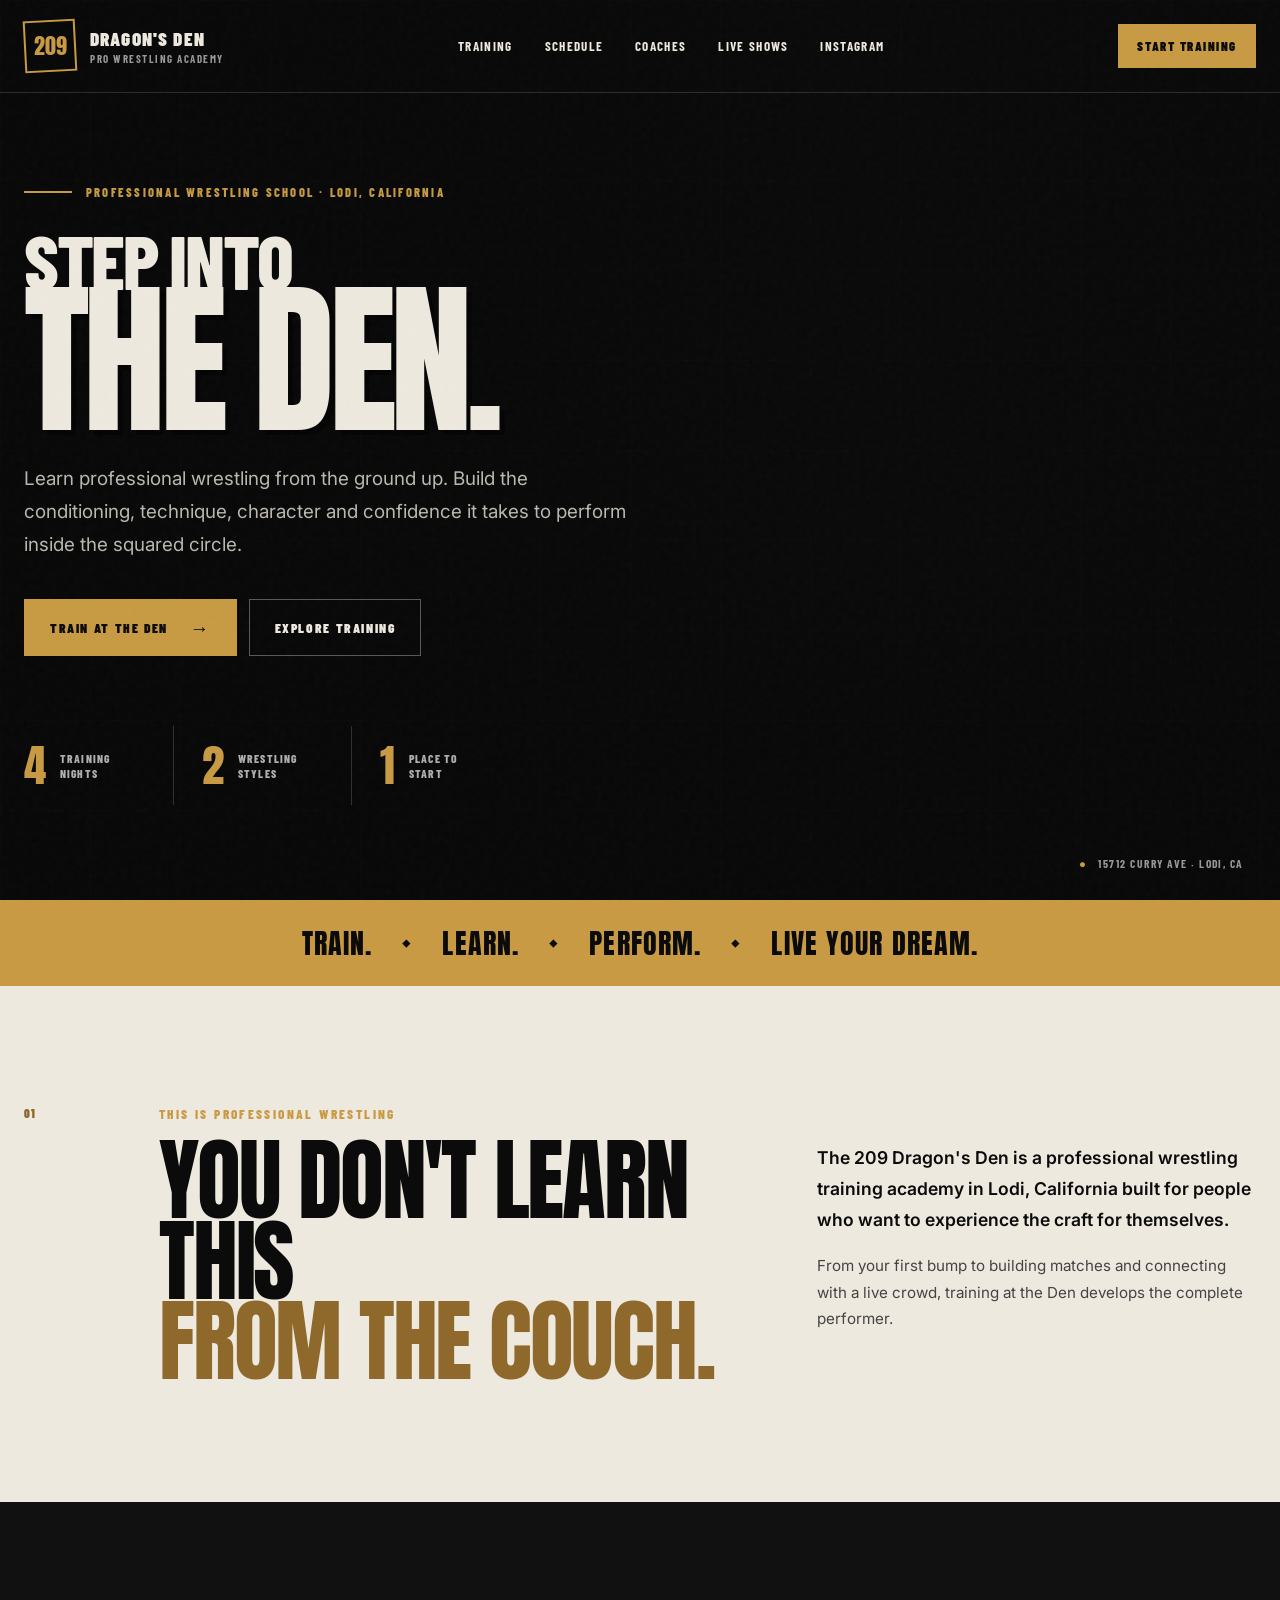
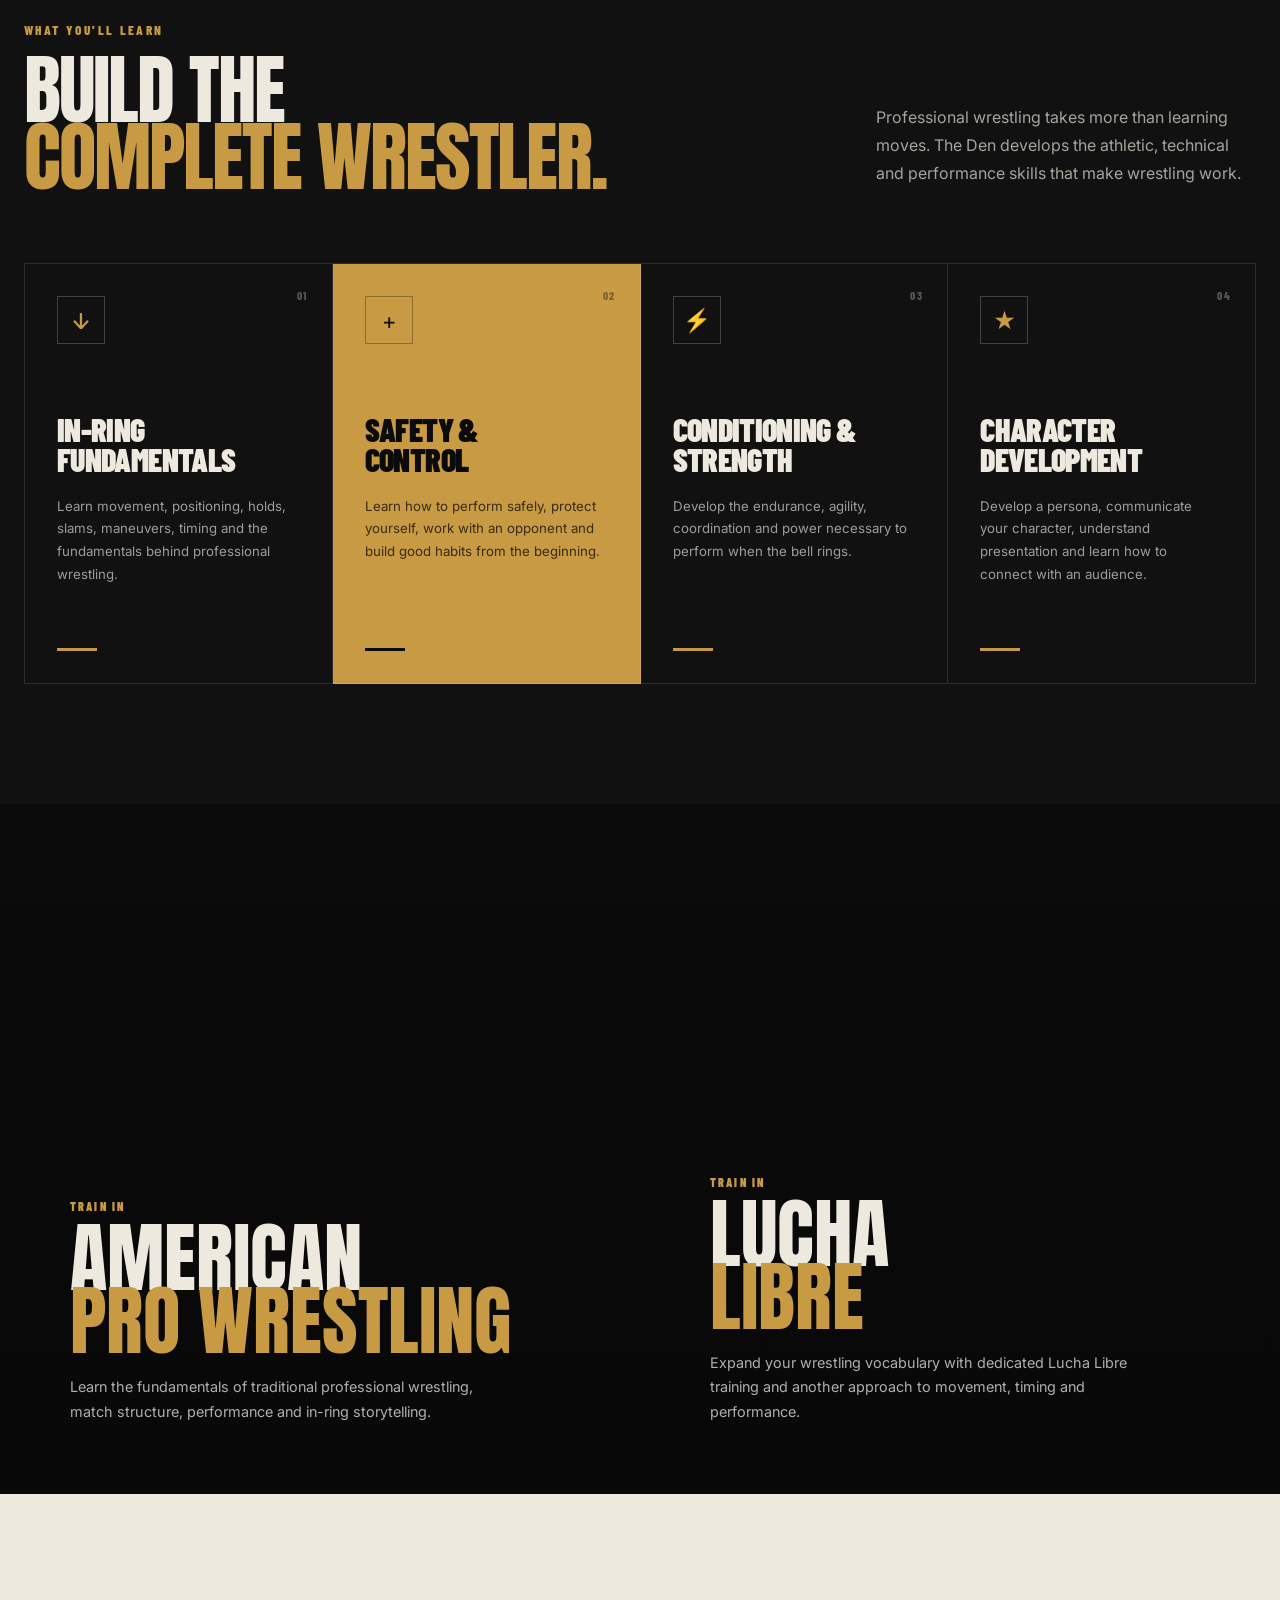
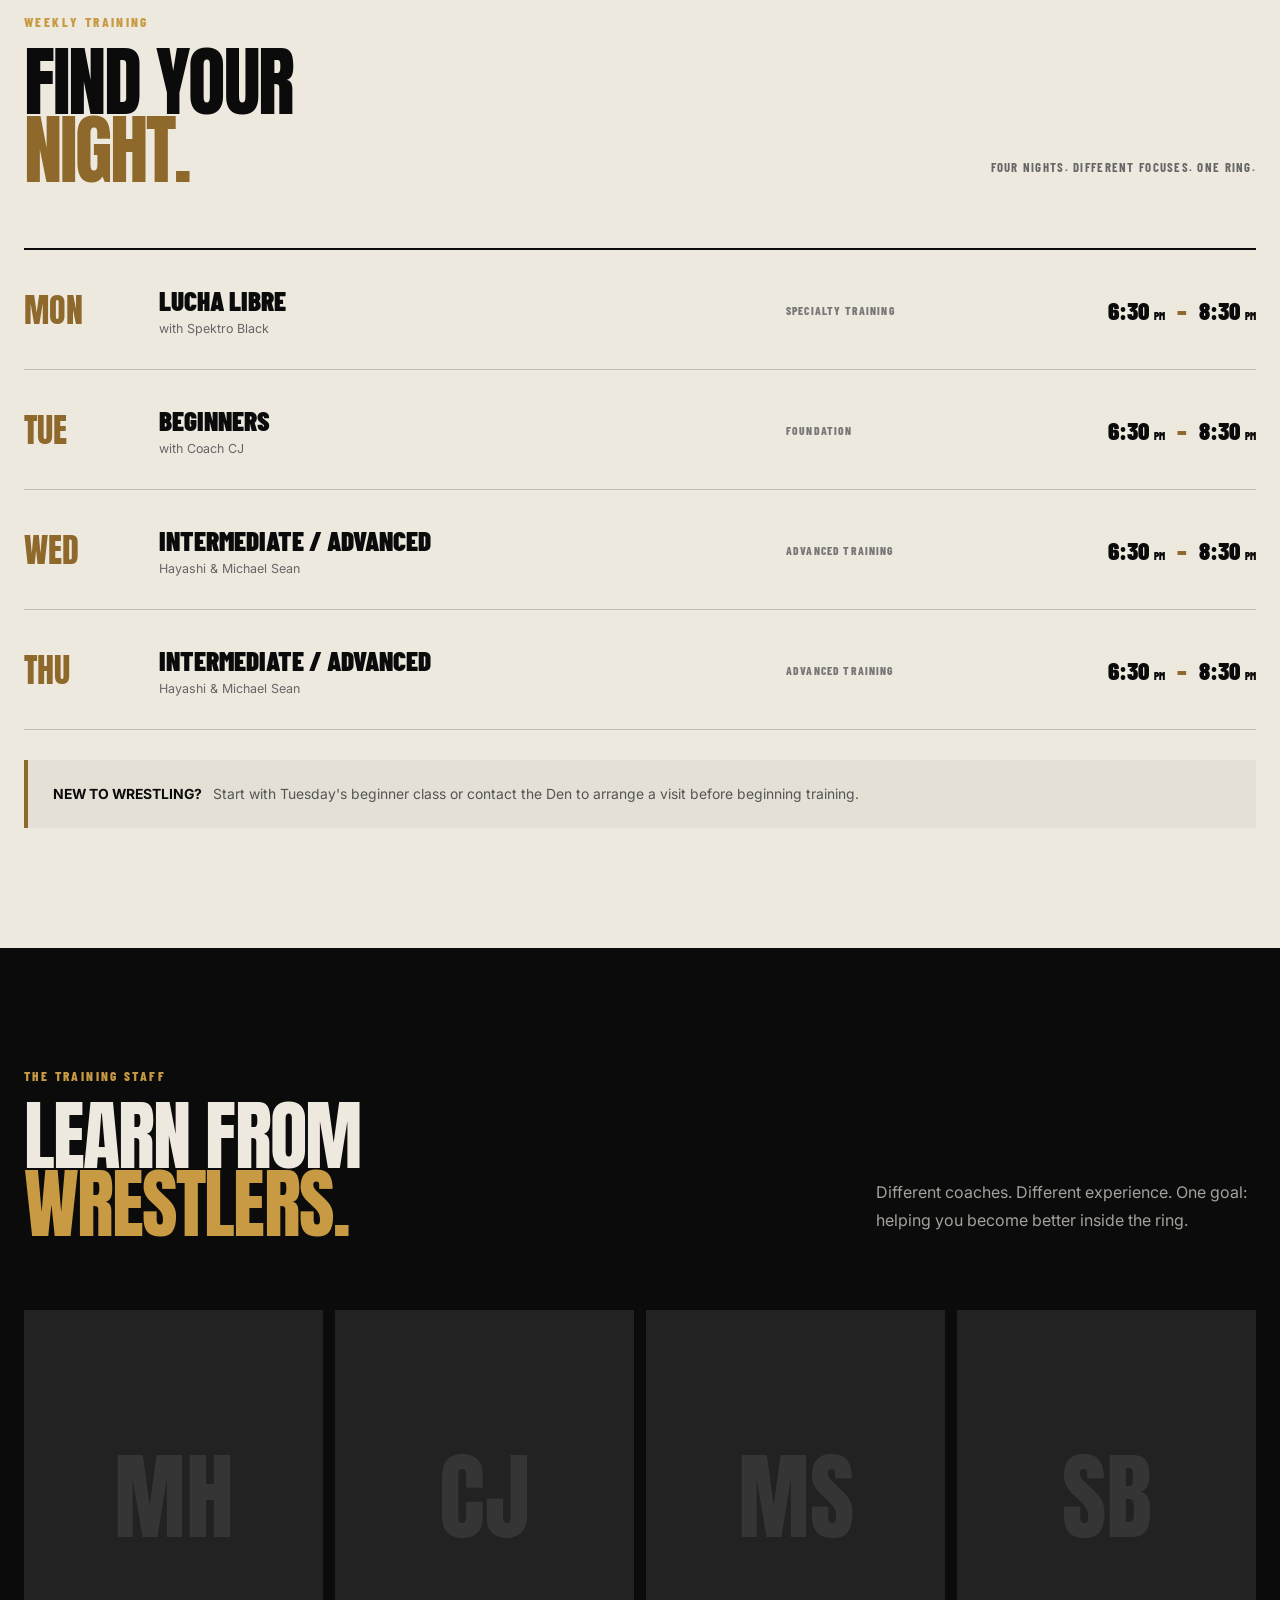
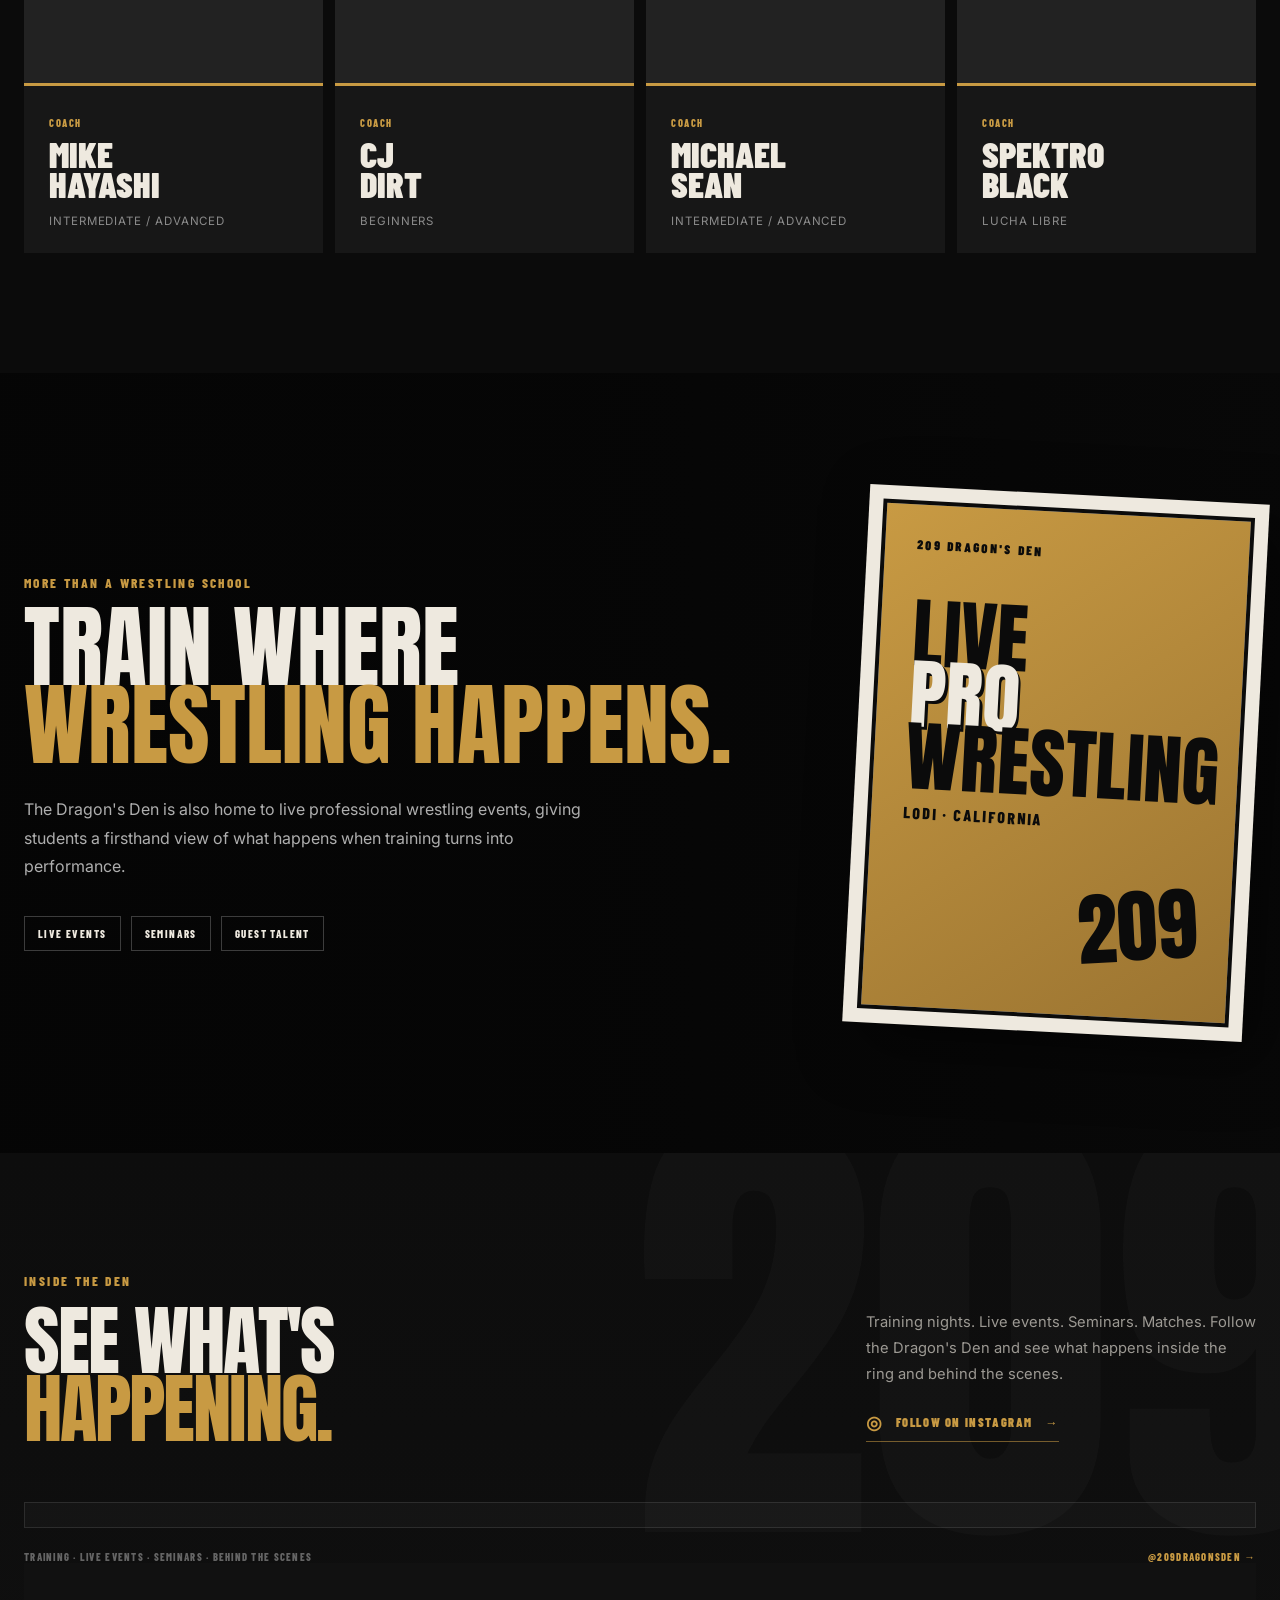
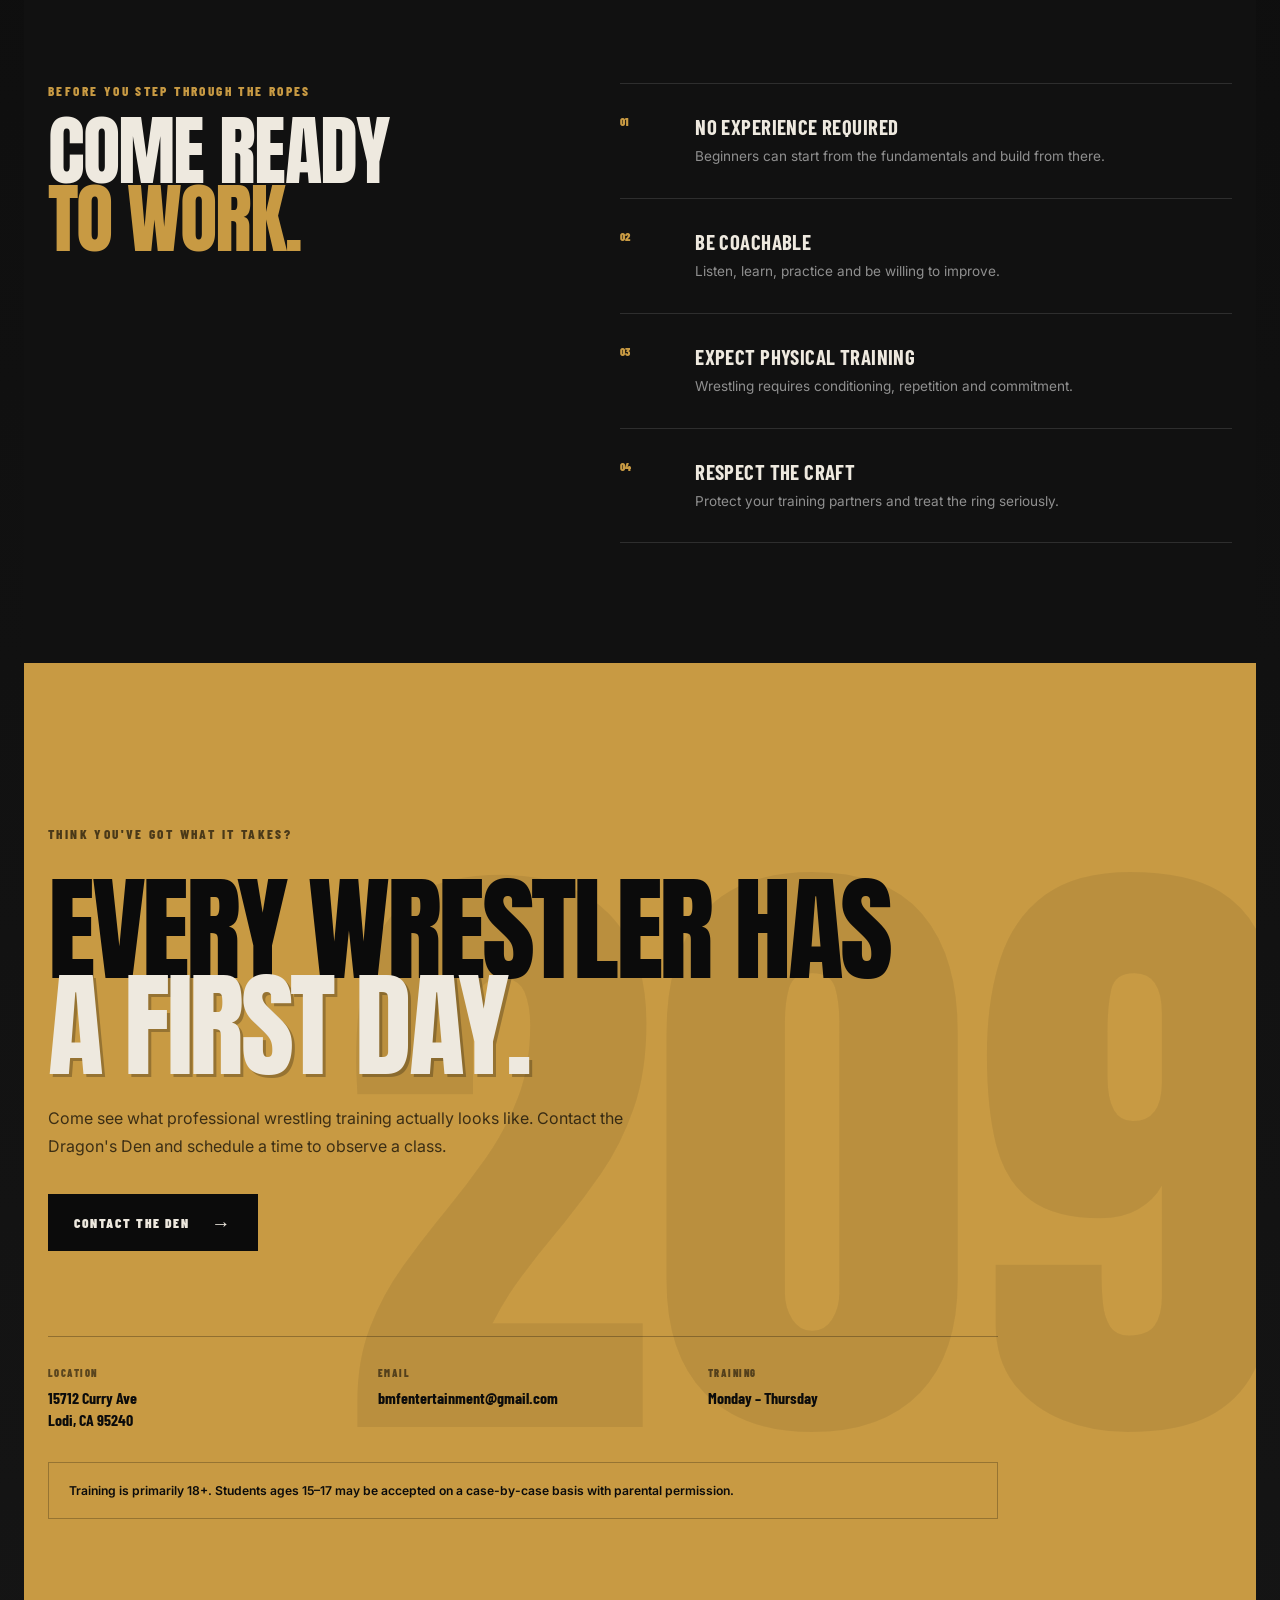
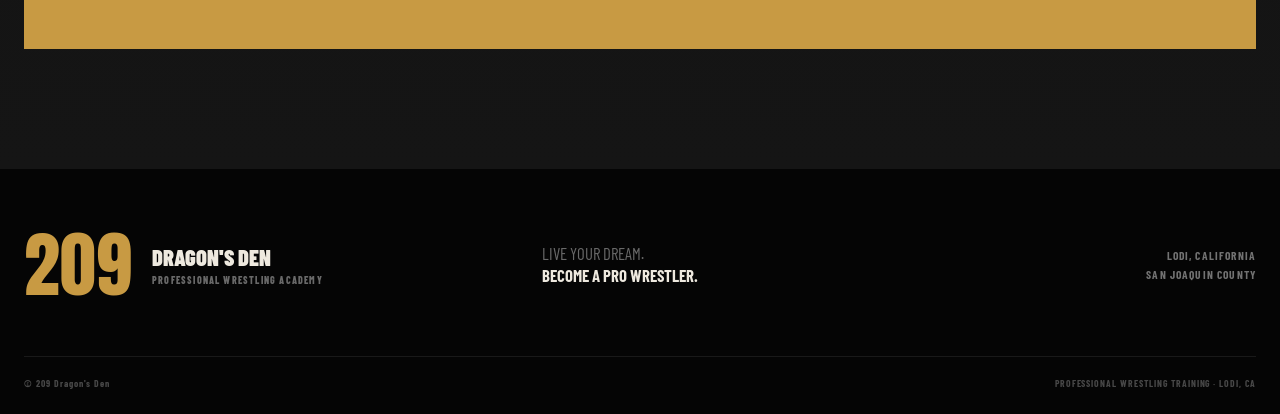
==== commit eed69544: "Update index.html added behold code" ====
--- a/index.html
+++ b/index.html
@@ -1368,181 +1368,52 @@
                     can remain in place.
                 -->
 
-
-                <div class="instagram-feed-shell">
-
-
-                    <div
-                        class="instagram-feed"
-                        id="instagramFeed"
-                    >
-
-
-                        <article class="instagram-card">
-
-                            <div class="instagram-image-placeholder">
-
-                                <span>
-                                    209
-                                </span>
-
-                            </div>
-
-                            <div class="instagram-card-overlay">
-
-                                <span>
-                                    VIEW POST
-                                </span>
-
-                            </div>
-
-                        </article>
-
-
-
-                        <article class="instagram-card">
-
-                            <div class="instagram-image-placeholder">
-
-                                <span>
-                                    THE DEN
-                                </span>
-
-                            </div>
-
-                            <div class="instagram-card-overlay">
-
-                                <span>
-                                    VIEW POST
-                                </span>
-
-                            </div>
-
-                        </article>
-
-
-
-                        <article class="instagram-card">
-
-                            <div class="instagram-image-placeholder">
-
-                                <span>
-                                    LIVE
-                                </span>
-
-                            </div>
-
-                            <div class="instagram-card-overlay">
-
-                                <span>
-                                    VIEW POST
-                                </span>
-
-                            </div>
-
-                        </article>
-
-
-
-                        <article class="instagram-card">
-
-                            <div class="instagram-image-placeholder">
-
-                                <span>
-                                    TRAIN
-                                </span>
-
-                            </div>
-
-                            <div class="instagram-card-overlay">
-
-                                <span>
-                                    VIEW POST
-                                </span>
-
-                            </div>
-
-                        </article>
-
-
-
-                        <article class="instagram-card">
-
-                            <div class="instagram-image-placeholder">
-
-                                <span>
-                                    FIGHT
-                                </span>
-
-                            </div>
-
-                            <div class="instagram-card-overlay">
-
-                                <span>
-                                    VIEW POST
-                                </span>
-
-                            </div>
-
-                        </article>
-
-
-
-                        <article class="instagram-card">
-
-                            <div class="instagram-image-placeholder">
-
-                                <span>
-                                    PERFORM
-                                </span>
-
-                            </div>
-
-                            <div class="instagram-card-overlay">
-
-                                <span>
-                                    VIEW POST
-                                </span>
-
-                            </div>
-
-                        </article>
-
-
-                    </div>
-
-
-                </div>
-
-
-
-                <div class="instagram-footer">
-
-
-                    <span>
-
-                        TRAINING · LIVE EVENTS · SEMINARS ·
-                        BEHIND THE SCENES
-
-                    </span>
-
-
-                    <a
-                        href="https://www.instagram.com/"
-                        target="_blank"
-                        rel="noopener noreferrer"
-                    >
-                        @209DRAGONSDEN →
-                    </a>
-
-
-                </div>
-
-
-            </div>
-
-        </section>
-
+<div class="instagram-feed-shell">
+
+    <behold-widget
+        feed-id="8jGBMxxBItQyKPLuVf52"
+    ></behold-widget>
+
+</div>
+
+
+<div class="instagram-footer">
+
+    <span>
+        TRAINING · LIVE EVENTS · SEMINARS ·
+        BEHIND THE SCENES
+    </span>
+
+    <a
+        href="https://www.instagram.com/"
+        target="_blank"
+        rel="noopener noreferrer"
+    >
+        @209DRAGONSDEN →
+    </a>
+
+</div>
+
+
+<script>
+(() => {
+
+    if (window.__bhldScript) return;
+
+    window.__bhldScript = true;
+
+    const d = document;
+    const s = d.createElement("script");
+
+    s.type = "module";
+    s.src = "https://w.behold.so/widget.js";
+
+    setTimeout(() => {
+        d.head.append(s);
+    }, 0);
+
+})();
+</script>
 
 
         <!-- ======================================
--- a/style.css
+++ b/style.css
@@ -34,6 +34,7 @@
     --font-body: "Inter", Arial, sans-serif;
 
     --container: 1240px;
+
 }
 
 
@@ -47,27 +48,37 @@
     box-sizing: border-box;
 }
 
+
 html {
     scroll-behavior: smooth;
 }
 
+
 body {
     margin: 0;
+
     background: var(--black);
     color: var(--cream);
+
     font-family: var(--font-body);
+
     overflow-x: hidden;
 }
 
+
 img {
+    display: block;
+
+    width: 100%;
     max-width: 100%;
-    display: block;
-}
+}
+
 
 a {
     color: inherit;
     text-decoration: none;
 }
+
 
 button,
 input,
@@ -82,65 +93,127 @@
 ========================================================= */
 
 .container {
-    width: min(calc(100% - 48px), var(--container));
+
+    width: min(
+        calc(100% - 48px),
+        var(--container)
+    );
+
     margin-inline: auto;
-}
+
+}
+
 
 .section {
     position: relative;
+
     padding: 120px 0;
 }
 
+
 .section-kicker {
+
     margin: 0 0 18px;
+
     color: var(--gold);
+
     font-family: var(--font-condensed);
+
     font-size: 0.83rem;
     font-weight: 800;
+
     letter-spacing: 0.18em;
+
     text-transform: uppercase;
-}
+
+}
+
 
 .section-title {
+
     margin: 0;
+
     color: var(--cream);
+
     font-family: var(--font-display);
-    font-size: clamp(3.2rem, 6vw, 6.5rem);
+
+    font-size: clamp(
+        3.2rem,
+        6vw,
+        6.5rem
+    );
+
     font-weight: 400;
+
     line-height: 0.88;
+
     letter-spacing: -0.025em;
+
     text-transform: uppercase;
-}
+
+}
+
 
 .section-title span {
+
     display: block;
+
     color: var(--gold);
-}
+
+}
+
 
 .section-heading-row {
+
     display: grid;
-    grid-template-columns: 1fr 380px;
+
+    grid-template-columns:
+        minmax(0, 1fr)
+        380px;
+
     align-items: end;
+
     gap: 80px;
+
     margin-bottom: 72px;
-}
+
+}
+
 
 .section-summary {
+
     margin: 0 0 4px;
-    color: rgba(238, 233, 223, 0.68);
+
+    color:
+        rgba(
+            238,
+            233,
+            223,
+            0.68
+        );
+
     font-size: 1rem;
+
     line-height: 1.75;
-}
+
+}
+
 
 .site-noise {
+
     position: fixed;
+
     inset: 0;
+
     z-index: 9999;
+
     pointer-events: none;
+
     opacity: 0.035;
 
     background-image:
         url("data:image/svg+xml,%3Csvg viewBox='0 0 180 180' xmlns='http://www.w3.org/2000/svg'%3E%3Cfilter id='noiseFilter'%3E%3CfeTurbulence type='fractalNoise' baseFrequency='.85' numOctaves='4' stitchTiles='stitch'/%3E%3C/filter%3E%3Crect width='100%25' height='100%25' filter='url(%23noiseFilter)' opacity='.7'/%3E%3C/svg%3E");
+
 }
 
 
@@ -149,88 +222,163 @@
 ========================================================= */
 
 .site-header {
+
     position: absolute;
+
     top: 0;
     left: 0;
+
     z-index: 50;
+
     width: 100%;
-    border-bottom: 1px solid rgba(255, 255, 255, 0.14);
-}
+
+    border-bottom:
+        1px solid
+        rgba(255, 255, 255, 0.14);
+
+}
+
 
 .header-inner {
-    width: min(calc(100% - 48px), 1420px);
+
+    width:
+        min(
+            calc(100% - 48px),
+            1420px
+        );
+
     min-height: 92px;
+
     margin-inline: auto;
 
     display: flex;
+
     align-items: center;
     justify-content: space-between;
+
     gap: 40px;
-}
+
+}
+
 
 .brand {
+
+    flex-shrink: 0;
+
     display: flex;
+
     align-items: center;
+
     gap: 14px;
-}
+
+}
+
 
 .brand-mark {
+
     width: 52px;
     height: 52px;
+
     border: 2px solid var(--gold);
 
     display: grid;
+
     place-items: center;
 
     transform: rotate(-3deg);
-}
+
+}
+
 
 .brand-mark span {
+
     font-family: var(--font-display);
+
     color: var(--gold);
+
     font-size: 1.35rem;
+
     transform: rotate(3deg);
-}
+
+}
+
 
 .brand-copy {
+
     display: flex;
+
     flex-direction: column;
-}
+
+}
+
 
 .brand-copy strong {
+
     font-family: var(--font-condensed);
+
     font-size: 1.2rem;
     font-weight: 900;
+
     letter-spacing: 0.06em;
-}
+
+}
+
 
 .brand-copy small {
+
     margin-top: 2px;
-    color: rgba(255, 255, 255, 0.58);
+
+    color:
+        rgba(
+            255,
+            255,
+            255,
+            0.58
+        );
+
     font-family: var(--font-condensed);
+
     font-size: 0.68rem;
     font-weight: 700;
+
     letter-spacing: 0.14em;
-}
+
+}
+
 
 .desktop-nav {
+
     display: flex;
+
     align-items: center;
-    gap: 34px;
-}
+
+    gap: 32px;
+
+}
+
 
 .desktop-nav a {
+
     position: relative;
+
     font-family: var(--font-condensed);
-    font-size: 0.84rem;
+
+    font-size: 0.82rem;
     font-weight: 700;
+
     letter-spacing: 0.1em;
+
     text-transform: uppercase;
-}
+
+}
+
 
 .desktop-nav a::after {
+
     content: "";
+
     position: absolute;
+
     left: 0;
     bottom: -8px;
 
@@ -238,28 +386,50 @@
     height: 2px;
 
     background: var(--gold);
-    transition: width 180ms ease;
-}
+
+    transition:
+        width
+        180ms
+        ease;
+
+}
+
 
 .desktop-nav a:hover::after {
     width: 100%;
 }
 
+
 .header-cta {
+
+    flex-shrink: 0;
+
     padding: 14px 19px;
+
     background: var(--gold);
+
     color: var(--black);
 
     font-family: var(--font-condensed);
+
     font-size: 0.8rem;
     font-weight: 900;
+
     letter-spacing: 0.12em;
+
     text-transform: uppercase;
 
     transition:
-        background 180ms ease,
-        color 180ms ease;
-}
+        background
+        180ms
+        ease,
+
+        color
+        180ms
+        ease;
+
+}
+
 
 .header-cta:hover {
     background: var(--cream);
@@ -271,34 +441,52 @@
 ========================================================= */
 
 .hero {
+
     position: relative;
+
     min-height: 860px;
+
     height: 100vh;
 
     display: flex;
+
     align-items: center;
 
     overflow: hidden;
+
     background: var(--black);
-}
+
+}
+
 
 .hero-bg {
+
     position: absolute;
+
     inset: 0;
 
     background-image:
         url("assets/dragons-den-hero.jpg");
 
     background-size: cover;
-    background-position: center 34%;
-    transform: scale(1.02);
-}
+
+    background-position:
+        center 34%;
+
+    transform:
+        scale(1.02);
+
+}
+
 
 .hero-overlay {
+
     position: absolute;
+
     inset: 0;
 
     background:
+
         linear-gradient(
             90deg,
             rgba(8,8,8,0.97) 0%,
@@ -306,214 +494,427 @@
             rgba(8,8,8,0.42) 67%,
             rgba(8,8,8,0.68) 100%
         ),
+
         linear-gradient(
             0deg,
             rgba(8,8,8,0.92) 0%,
             rgba(8,8,8,0) 44%
         );
-}
+
+}
+
 
 .hero-grid-overlay {
+
     position: absolute;
+
     inset: 0;
 
     opacity: 0.13;
 
     background-image:
-        linear-gradient(rgba(255,255,255,.08) 1px, transparent 1px),
-        linear-gradient(90deg, rgba(255,255,255,.08) 1px, transparent 1px);
-
-    background-size: 90px 90px;
-}
+
+        linear-gradient(
+            rgba(255,255,255,.08)
+            1px,
+            transparent
+            1px
+        ),
+
+        linear-gradient(
+            90deg,
+            rgba(255,255,255,.08)
+            1px,
+            transparent
+            1px
+        );
+
+    background-size:
+        90px 90px;
+
+}
+
 
 .hero-content {
+
     position: relative;
+
     z-index: 3;
 
     padding-top: 90px;
-}
+
+}
+
 
 .hero-eyebrow {
+
     margin-bottom: 22px;
 
     display: flex;
+
     align-items: center;
+
     gap: 14px;
 
     color: var(--gold);
 
     font-family: var(--font-condensed);
+
     font-size: 0.78rem;
     font-weight: 800;
+
     letter-spacing: 0.18em;
-}
+
+}
+
 
 .eyebrow-line {
+
     width: 48px;
     height: 2px;
+
+    flex-shrink: 0;
+
     background: var(--gold);
-}
+
+}
+
 
 .hero-title {
+
     margin: 0;
 
     display: flex;
+
     flex-direction: column;
 
     font-family: var(--font-display);
+
     font-weight: 400;
+
     text-transform: uppercase;
-}
+
+}
+
 
 .hero-title-small {
+
     margin-bottom: -6px;
 
     color: var(--cream);
 
     font-family: var(--font-condensed);
-    font-size: clamp(3rem, 6vw, 6rem);
+
+    font-size:
+        clamp(
+            3rem,
+            6vw,
+            6rem
+        );
+
     font-weight: 800;
+
     line-height: 1;
+
     letter-spacing: -0.03em;
-}
+
+}
+
 
 .hero-title-main {
+
     color: var(--cream);
 
-    font-size: clamp(6rem, 13vw, 12rem);
+    font-size:
+        clamp(
+            6rem,
+            13vw,
+            12rem
+        );
+
     line-height: 0.82;
+
     letter-spacing: -0.04em;
 
     text-shadow:
-        5px 5px 0 rgba(0, 0, 0, 0.45);
-}
+        5px
+        5px
+        0
+        rgba(0, 0, 0, 0.45);
+
+}
+
 
 .hero-description {
+
     max-width: 610px;
-    margin: 34px 0 0;
-
-    color: rgba(238, 233, 223, 0.78);
-
-    font-size: clamp(1rem, 1.6vw, 1.18rem);
+
+    margin:
+        34px
+        0
+        0;
+
+    color:
+        rgba(
+            238,
+            233,
+            223,
+            0.78
+        );
+
+    font-size:
+        clamp(
+            1rem,
+            1.6vw,
+            1.18rem
+        );
+
     line-height: 1.75;
-}
+
+}
+
 
 .hero-actions {
+
     margin-top: 38px;
 
     display: flex;
+
     flex-wrap: wrap;
+
     gap: 12px;
-}
+
+}
+
 
 .btn {
+
     min-height: 57px;
-    padding: 0 25px;
+
+    padding:
+        0
+        25px;
 
     display: inline-flex;
+
     align-items: center;
     justify-content: center;
+
     gap: 22px;
 
     font-family: var(--font-condensed);
+
     font-size: 0.84rem;
     font-weight: 900;
+
     letter-spacing: 0.12em;
+
     text-transform: uppercase;
 
     transition:
-        transform 160ms ease,
-        background 160ms ease,
-        color 160ms ease,
-        border-color 160ms ease;
-}
+
+        transform
+        160ms
+        ease,
+
+        background
+        160ms
+        ease,
+
+        color
+        160ms
+        ease,
+
+        border-color
+        160ms
+        ease;
+
+}
+
 
 .btn:hover {
-    transform: translateY(-2px);
-}
+
+    transform:
+        translateY(-2px);
+
+}
+
 
 .btn-primary {
+
     background: var(--gold);
+
     color: var(--black);
-    border: 1px solid var(--gold);
-}
+
+    border:
+        1px solid
+        var(--gold);
+
+}
+
 
 .btn-primary:hover {
-    background: var(--cream);
-    border-color: var(--cream);
-}
+
+    background:
+        var(--cream);
+
+    border-color:
+        var(--cream);
+
+}
+
 
 .btn-secondary {
+
     color: var(--cream);
-    border: 1px solid rgba(255, 255, 255, 0.33);
-}
+
+    border:
+        1px solid
+        rgba(
+            255,
+            255,
+            255,
+            0.33
+        );
+
+}
+
 
 .btn-secondary:hover {
-    border-color: var(--cream);
-    background: rgba(255,255,255,.07);
-}
+
+    border-color:
+        var(--cream);
+
+    background:
+        rgba(
+            255,
+            255,
+            255,
+            .07
+        );
+
+}
+
 
 .btn-arrow {
     font-size: 1.2rem;
 }
 
+
 .hero-stats {
+
     margin-top: 70px;
 
     display: flex;
-    gap: 0;
-}
+
+}
+
 
 .hero-stat {
+
     min-width: 150px;
-    padding: 17px 28px 17px 0;
+
+    padding:
+        17px
+        28px
+        17px
+        0;
+
     margin-right: 28px;
 
     display: flex;
+
     align-items: center;
+
     gap: 14px;
 
-    border-right: 1px solid rgba(255,255,255,.16);
-}
+    border-right:
+        1px solid
+        rgba(
+            255,
+            255,
+            255,
+            .16
+        );
+
+}
+
 
 .hero-stat:last-child {
     border-right: 0;
 }
 
+
 .hero-stat strong {
+
     color: var(--gold);
+
     font-family: var(--font-display);
+
     font-size: 2.8rem;
+
     font-weight: 400;
+
     line-height: 1;
-}
+
+}
+
 
 .hero-stat span {
-    color: rgba(255,255,255,.68);
+
+    color:
+        rgba(
+            255,
+            255,
+            255,
+            .68
+        );
+
     font-family: var(--font-condensed);
+
     font-size: .72rem;
     font-weight: 800;
+
     line-height: 1.25;
+
     letter-spacing: .1em;
-}
+
+}
+
 
 .hero-location {
+
     position: absolute;
+
     z-index: 3;
+
     right: 36px;
     bottom: 30px;
 
-    color: rgba(255,255,255,.58);
+    color:
+        rgba(
+            255,
+            255,
+            255,
+            .58
+        );
 
     font-family: var(--font-condensed);
+
     font-size: .72rem;
     font-weight: 700;
+
     letter-spacing: .13em;
-}
+
+}
+
 
 .hero-location span {
+
     margin-right: 7px;
+
     color: var(--gold);
+
 }
 
 
@@ -522,29 +923,48 @@
 ========================================================= */
 
 .statement-strip {
+
     overflow: hidden;
 
     background: var(--gold);
+
     color: var(--black);
 
     padding: 22px 0;
-}
+
+}
+
 
 .statement-track {
+
     width: max-content;
+
     min-width: 100%;
 
     display: flex;
+
     justify-content: center;
     align-items: center;
+
     gap: 30px;
 
-    padding: 0 32px;
+    padding:
+        0
+        32px;
 
     font-family: var(--font-display);
-    font-size: clamp(1.3rem, 2.2vw, 2rem);
+
+    font-size:
+        clamp(
+            1.3rem,
+            2.2vw,
+            2rem
+        );
+
     letter-spacing: .04em;
-}
+
+}
+
 
 .statement-dragon {
     font-size: .75rem;
@@ -556,56 +976,101 @@
 ========================================================= */
 
 .intro-section {
+
     background: var(--cream);
+
     color: var(--black);
-}
+
+}
+
 
 .intro-grid {
+
     display: grid;
-    grid-template-columns: 80px minmax(0, 1.1fr) minmax(280px, .8fr);
+
+    grid-template-columns:
+        80px
+        minmax(0, 1.1fr)
+        minmax(280px, .8fr);
+
     gap: 55px;
+
     align-items: start;
-}
+
+}
+
 
 .section-number {
+
     color: var(--gold-dark);
+
     font-family: var(--font-condensed);
+
     font-size: .78rem;
     font-weight: 900;
+
     letter-spacing: .12em;
-}
+
+}
+
 
 .intro-heading h2 {
+
     margin: 0;
 
     font-family: var(--font-display);
-    font-size: clamp(3.5rem, 7vw, 7rem);
+
+    font-size:
+        clamp(
+            3.5rem,
+            7vw,
+            7rem
+        );
+
     font-weight: 400;
+
     line-height: .9;
+
     letter-spacing: -.025em;
-}
+
+}
+
 
 .intro-heading h2 span {
+
     display: block;
+
     color: var(--gold-dark);
-}
+
+}
+
 
 .intro-copy {
+
     padding-top: 37px;
 
     color: #444;
+
     font-size: .95rem;
+
     line-height: 1.75;
-}
+
+}
+
 
 .intro-copy p {
     margin-top: 0;
 }
 
+
 .intro-copy .lead-copy {
+
     color: var(--black);
+
     font-size: 1.1rem;
+
     font-weight: 600;
+
 }
 
 
@@ -617,109 +1082,233 @@
     background: var(--black-soft);
 }
 
+
 .training-grid {
+
     display: grid;
-    grid-template-columns: repeat(4, 1fr);
-
-    border-top: 1px solid var(--border-dark);
-    border-left: 1px solid var(--border-dark);
-}
+
+    grid-template-columns:
+        repeat(
+            4,
+            1fr
+        );
+
+    border-top:
+        1px solid
+        var(--border-dark);
+
+    border-left:
+        1px solid
+        var(--border-dark);
+
+}
+
 
 .training-card {
+
     position: relative;
 
     min-height: 420px;
+
     padding: 32px;
 
     display: flex;
+
     flex-direction: column;
 
-    border-right: 1px solid var(--border-dark);
-    border-bottom: 1px solid var(--border-dark);
+    border-right:
+        1px solid
+        var(--border-dark);
+
+    border-bottom:
+        1px solid
+        var(--border-dark);
 
     transition:
-        background 220ms ease,
-        transform 220ms ease;
-}
+
+        background
+        220ms
+        ease,
+
+        transform
+        220ms
+        ease;
+
+}
+
 
 .training-card:hover {
-    background: rgba(200,154,67,.06);
-    transform: translateY(-5px);
-}
+
+    background:
+        rgba(
+            200,
+            154,
+            67,
+            .06
+        );
+
+    transform:
+        translateY(-5px);
+
+}
+
 
 .featured-card {
+
     background: var(--gold);
+
     color: var(--black);
-}
+
+}
+
 
 .featured-card:hover {
     background: var(--gold-light);
 }
 
+
 .card-number {
+
     position: absolute;
+
     top: 24px;
     right: 24px;
 
-    color: rgba(255,255,255,.28);
+    color:
+        rgba(
+            255,
+            255,
+            255,
+            .28
+        );
 
     font-family: var(--font-condensed);
+
     font-size: .72rem;
     font-weight: 800;
+
     letter-spacing: .12em;
-}
+
+}
+
 
 .featured-card .card-number {
-    color: rgba(0,0,0,.35);
-}
+
+    color:
+        rgba(
+            0,
+            0,
+            0,
+            .35
+        );
+
+}
+
 
 .training-icon {
+
     width: 48px;
     height: 48px;
+
     margin-bottom: 70px;
 
     display: grid;
+
     place-items: center;
 
-    border: 1px solid rgba(255,255,255,.2);
+    border:
+        1px solid
+        rgba(
+            255,
+            255,
+            255,
+            .2
+        );
 
     color: var(--gold);
+
     font-size: 1.4rem;
-}
+
+}
+
 
 .featured-card .training-icon {
+
     color: var(--black);
-    border-color: rgba(0,0,0,.3);
-}
+
+    border-color:
+        rgba(
+            0,
+            0,
+            0,
+            .3
+        );
+
+}
+
 
 .training-card h3 {
-    margin: 0 0 20px;
+
+    margin:
+        0
+        0
+        20px;
 
     font-family: var(--font-condensed);
+
     font-size: 2rem;
     font-weight: 900;
+
     line-height: .95;
+
     letter-spacing: -.02em;
-}
+
+}
+
 
 .training-card p {
+
     margin: 0;
 
-    color: rgba(255,255,255,.59);
+    color:
+        rgba(
+            255,
+            255,
+            255,
+            .59
+        );
+
     font-size: .83rem;
+
     line-height: 1.7;
-}
+
+}
+
 
 .featured-card p {
-    color: rgba(0,0,0,.72);
-}
+
+    color:
+        rgba(
+            0,
+            0,
+            0,
+            .72
+        );
+
+}
+
 
 .card-line {
+
     width: 40px;
     height: 3px;
+
     margin-top: auto;
+
     background: var(--gold);
-}
+
+}
+
 
 .featured-card .card-line {
     background: var(--black);
@@ -731,98 +1320,181 @@
 ========================================================= */
 
 .style-section {
+
     min-height: 690px;
 
     display: grid;
-    grid-template-columns: repeat(2, 1fr);
-}
+
+    grid-template-columns:
+        repeat(
+            2,
+            1fr
+        );
+
+}
+
 
 .style-panel {
+
     position: relative;
 
     min-height: 690px;
+
     padding: 70px;
 
     display: flex;
+
     align-items: flex-end;
 
     overflow: hidden;
-}
+
+}
+
 
 .style-panel-image,
 .style-panel-overlay {
+
     position: absolute;
+
     inset: 0;
-}
+
+}
+
 
 .style-american .style-panel-image {
+
     background:
         url("assets/american-wrestling.jpg")
-        center / cover no-repeat;
-}
+        center
+        /
+        cover
+        no-repeat;
+
+}
+
 
 .style-lucha .style-panel-image {
+
     background:
         url("assets/lucha-libre.jpg")
-        center / cover no-repeat;
-}
+        center
+        /
+        cover
+        no-repeat;
+
+}
+
 
 .style-panel-image {
-    transition: transform 650ms ease;
-}
-
-.style-panel:hover .style-panel-image {
-    transform: scale(1.045);
-}
+
+    transition:
+        transform
+        650ms
+        ease;
+
+}
+
+
+.style-panel:hover
+.style-panel-image {
+
+    transform:
+        scale(1.045);
+
+}
+
 
 .style-panel-overlay {
+
     background:
+
         linear-gradient(
             0deg,
             rgba(8,8,8,.96) 0%,
             rgba(8,8,8,.42) 65%,
             rgba(8,8,8,.18) 100%
         );
-}
+
+}
+
 
 .style-panel-content {
+
     position: relative;
+
     z-index: 2;
+
     max-width: 520px;
-}
+
+}
+
 
 .style-label {
+
     color: var(--gold);
 
     font-family: var(--font-condensed);
+
     font-size: .75rem;
     font-weight: 900;
+
     letter-spacing: .18em;
-}
+
+}
+
 
 .style-panel h2 {
-    margin: 12px 0 22px;
+
+    margin:
+        12px
+        0
+        22px;
 
     color: var(--cream);
 
     font-family: var(--font-display);
-    font-size: clamp(4rem, 6vw, 6.5rem);
+
+    font-size:
+        clamp(
+            4rem,
+            6vw,
+            6.5rem
+        );
+
     font-weight: 400;
+
     line-height: .82;
-}
+
+}
+
 
 .style-panel h2 span {
+
     display: block;
+
     color: var(--gold);
-}
+
+}
+
 
 .style-panel p {
+
     max-width: 430px;
+
     margin: 0;
 
-    color: rgba(255,255,255,.68);
+    color:
+        rgba(
+            255,
+            255,
+            255,
+            .68
+        );
+
     font-size: .9rem;
+
     line-height: 1.7;
+
 }
 
 
@@ -831,130 +1503,241 @@
 ========================================================= */
 
 .schedule-section {
+
     background: var(--cream);
+
     color: var(--black);
-}
+
+}
+
 
 .schedule-section .section-title {
     color: var(--black);
 }
 
+
 .schedule-section .section-title span {
     color: var(--gold-dark);
 }
 
+
 .schedule-heading {
+
     margin-bottom: 65px;
 
     display: flex;
+
     justify-content: space-between;
     align-items: end;
+
     gap: 40px;
-}
+
+}
+
 
 .schedule-heading > p {
-    margin: 0 0 8px;
+
+    margin:
+        0
+        0
+        8px;
 
     color: #666;
 
     font-family: var(--font-condensed);
+
     font-size: .8rem;
     font-weight: 700;
+
     letter-spacing: .1em;
+
     text-transform: uppercase;
-}
+
+}
+
 
 .schedule-list {
-    border-top: 2px solid var(--black);
-}
+
+    border-top:
+        2px solid
+        var(--black);
+
+}
+
 
 .schedule-row {
+
     min-height: 120px;
 
     display: grid;
-    grid-template-columns: 110px 1fr 200px 245px;
+
+    grid-template-columns:
+        110px
+        1fr
+        200px
+        245px;
+
     gap: 25px;
+
     align-items: center;
 
-    border-bottom: 1px solid rgba(0,0,0,.18);
+    border-bottom:
+        1px solid
+        rgba(
+            0,
+            0,
+            0,
+            .18
+        );
 
     transition:
-        background 180ms ease,
-        padding 180ms ease;
-}
+
+        background
+        180ms
+        ease,
+
+        padding
+        180ms
+        ease;
+
+}
+
 
 .schedule-row:hover {
+
     padding-inline: 18px;
-    background: rgba(200,154,67,.1);
-}
+
+    background:
+        rgba(
+            200,
+            154,
+            67,
+            .1
+        );
+
+}
+
 
 .schedule-day {
+
     color: var(--gold-dark);
+
     font-family: var(--font-display);
+
     font-size: 2.1rem;
-}
+
+}
+
 
 .schedule-type {
+
     display: flex;
+
     flex-direction: column;
-}
+
+}
+
 
 .schedule-type strong {
+
     font-family: var(--font-condensed);
+
     font-size: 1.7rem;
     font-weight: 900;
-}
+
+}
+
 
 .schedule-type span {
+
     margin-top: 5px;
 
     color: #666;
 
     font-size: .78rem;
-}
+
+}
+
 
 .schedule-level {
+
     color: #777;
 
     font-family: var(--font-condensed);
+
     font-size: .72rem;
     font-weight: 800;
+
     letter-spacing: .1em;
-}
+
+}
+
 
 .schedule-time {
+
     text-align: right;
 
+    white-space: nowrap;
+
     font-family: var(--font-condensed);
+
     font-size: 1.55rem;
     font-weight: 900;
-}
+
+}
+
 
 .schedule-time small {
     font-size: .67rem;
 }
 
+
 .schedule-time > span {
-    margin: 0 7px;
+
+    margin:
+        0
+        7px;
+
     color: var(--gold-dark);
-}
+
+}
+
 
 .schedule-note {
+
     margin-top: 30px;
-    padding: 23px 25px;
-
-    border-left: 4px solid var(--gold-dark);
-
-    background: rgba(0,0,0,.04);
+
+    padding:
+        23px
+        25px;
+
+    border-left:
+        4px solid
+        var(--gold-dark);
+
+    background:
+        rgba(
+            0,
+            0,
+            0,
+            .04
+        );
 
     color: #555;
+
     font-size: .87rem;
+
     line-height: 1.6;
-}
+
+}
+
 
 .schedule-note strong {
+
     margin-right: 8px;
+
     color: var(--black);
+
 }
 
 
@@ -966,98 +1749,191 @@
     background: var(--black);
 }
 
+
 .coach-grid {
+
     display: grid;
-    grid-template-columns: repeat(4, 1fr);
+
+    grid-template-columns:
+        repeat(
+            4,
+            1fr
+        );
+
     gap: 12px;
-}
+
+}
+
 
 .coach-card {
+
+    min-width: 0;
+
     background: var(--charcoal);
-}
+
+}
+
 
 .coach-photo {
+
     position: relative;
-    aspect-ratio: 4 / 5;
+
+    aspect-ratio:
+        4
+        /
+        5;
 
     overflow: hidden;
+
     background:
-        linear-gradient(145deg, #252525, #111);
-}
+        linear-gradient(
+            145deg,
+            #252525,
+            #111
+        );
+
+}
+
 
 .coach-hayashi {
+
     background:
         url("assets/mike-hayashi.jpg")
-        center / cover no-repeat,
+        center
+        /
+        cover
+        no-repeat,
         #222;
-}
+
+}
+
 
 .coach-cj {
+
     background:
         url("assets/cj-dirt.jpg")
-        center / cover no-repeat,
+        center
+        /
+        cover
+        no-repeat,
         #222;
-}
+
+}
+
 
 .coach-sean {
+
     background:
         url("assets/michael-sean.jpg")
-        center / cover no-repeat,
+        center
+        /
+        cover
+        no-repeat,
         #222;
-}
+
+}
+
 
 .coach-spektro {
+
     background:
         url("assets/spektro-black.jpg")
-        center / cover no-repeat,
+        center
+        /
+        cover
+        no-repeat,
         #222;
-}
+
+}
+
 
 .coach-photo-placeholder {
+
     position: absolute;
+
     inset: 0;
 
     display: grid;
+
     place-items: center;
 
-    color: rgba(255,255,255,.09);
+    color:
+        rgba(
+            255,
+            255,
+            255,
+            .09
+        );
 
     font-family: var(--font-display);
+
     font-size: 6rem;
-}
+
+}
+
 
 .coach-info {
+
     position: relative;
+
     padding: 25px;
-    border-top: 3px solid var(--gold);
-}
+
+    border-top:
+        3px solid
+        var(--gold);
+
+}
+
 
 .coach-info > span {
+
     color: var(--gold);
 
     font-family: var(--font-condensed);
+
     font-size: .65rem;
     font-weight: 800;
+
     letter-spacing: .15em;
-}
+
+}
+
 
 .coach-info h3 {
-    margin: 8px 0 15px;
+
+    margin:
+        8px
+        0
+        15px;
 
     font-family: var(--font-condensed);
+
     font-size: 2.25rem;
     font-weight: 900;
+
     line-height: .83;
-}
+
+}
+
 
 .coach-info p {
+
     margin: 0;
 
-    color: rgba(255,255,255,.5);
+    color:
+        rgba(
+            255,
+            255,
+            255,
+            .5
+        );
 
     font-size: .72rem;
+
     text-transform: uppercase;
+
     letter-spacing: .08em;
+
 }
 
 
@@ -1066,112 +1942,211 @@
 ========================================================= */
 
 .shows-section {
+
     position: relative;
+
     min-height: 780px;
 
     display: flex;
+
     align-items: center;
 
     overflow: hidden;
-}
+
+}
+
 
 .shows-background {
+
     position: absolute;
+
     inset: 0;
 
     background:
+
         url("assets/dragons-den-show.jpg")
-        center / cover no-repeat;
-}
+        center
+        /
+        cover
+        no-repeat;
+
+}
+
 
 .shows-overlay {
+
     position: absolute;
+
     inset: 0;
 
     background:
+
         linear-gradient(
             90deg,
             rgba(5,5,5,.97) 0%,
             rgba(5,5,5,.9) 45%,
             rgba(5,5,5,.52) 100%
         );
-}
+
+}
+
 
 .shows-content {
+
     position: relative;
+
     z-index: 2;
 
     display: grid;
-    grid-template-columns: 1fr 400px;
+
+    grid-template-columns:
+        minmax(0, 1fr)
+        400px;
+
     gap: 100px;
+
     align-items: center;
-}
+
+}
+
 
 .light-kicker {
     color: var(--gold);
 }
 
+
 .shows-copy h2 {
+
     max-width: 800px;
+
     margin: 0;
 
     font-family: var(--font-display);
-    font-size: clamp(4rem, 7vw, 7.6rem);
+
+    font-size:
+        clamp(
+            4rem,
+            7vw,
+            7.6rem
+        );
+
     font-weight: 400;
+
     line-height: .87;
-}
+
+}
+
 
 .shows-copy h2 span {
+
     display: block;
+
     color: var(--gold);
-}
+
+}
+
 
 .shows-copy > p:not(.section-kicker) {
+
     max-width: 590px;
-    margin: 30px 0 0;
-
-    color: rgba(255,255,255,.68);
+
+    margin:
+        30px
+        0
+        0;
+
+    color:
+        rgba(
+            255,
+            255,
+            255,
+            .68
+        );
+
     line-height: 1.8;
-}
+
+}
+
 
 .shows-features {
+
     margin-top: 35px;
 
     display: flex;
+
     flex-wrap: wrap;
+
     gap: 10px;
-}
+
+}
+
 
 .shows-features span {
-    padding: 10px 13px;
-
-    border: 1px solid rgba(255,255,255,.22);
+
+    padding:
+        10px
+        13px;
+
+    border:
+        1px solid
+        rgba(
+            255,
+            255,
+            255,
+            .22
+        );
 
     font-family: var(--font-condensed);
+
     font-size: .68rem;
     font-weight: 800;
+
     letter-spacing: .13em;
-}
+
+}
+
 
 .shows-poster {
+
+    width: 100%;
+
     padding: 14px;
 
-    transform: rotate(3deg);
+    transform:
+        rotate(3deg);
 
     background: var(--cream);
-    box-shadow: 20px 20px 60px rgba(0,0,0,.5);
-}
+
+    box-shadow:
+        20px
+        20px
+        60px
+        rgba(
+            0,
+            0,
+            0,
+            .5
+        );
+
+}
+
 
 .poster-inner {
+
     min-height: 510px;
+
     padding: 32px;
 
     display: flex;
+
     flex-direction: column;
 
-    border: 4px solid var(--black);
+    border:
+        4px solid
+        var(--black);
 
     background:
+
         linear-gradient(
             145deg,
             var(--gold) 0%,
@@ -1179,45 +2154,561 @@
         );
 
     color: var(--black);
-}
+
+}
+
 
 .poster-small {
+
     font-family: var(--font-condensed);
+
     font-size: .8rem;
     font-weight: 900;
+
     letter-spacing: .18em;
-}
+
+}
+
 
 .poster-inner > strong {
+
     margin-top: 50px;
 
     font-family: var(--font-display);
+
     font-size: 4.8rem;
+
     font-weight: 400;
+
     line-height: .8;
-}
+
+}
+
 
 .poster-inner > strong span {
+
     display: block;
+
     color: var(--cream);
+
     text-shadow:
-        3px 3px 0 var(--black);
-}
+        3px
+        3px
+        0
+        var(--black);
+
+}
+
 
 .poster-inner p {
+
     font-family: var(--font-condensed);
+
     font-weight: 800;
+
     letter-spacing: .12em;
-}
+
+}
+
 
 .poster-dragon {
+
     margin-top: auto;
+
     align-self: flex-end;
 
     font-family: var(--font-display);
+
     font-size: 5rem;
 
-    transform: rotate(-6deg);
+    transform:
+        rotate(-6deg);
+
+}
+
+
+/* =========================================================
+   INSTAGRAM
+========================================================= */
+
+.instagram-section {
+
+    position: relative;
+
+    overflow: hidden;
+
+    background:
+
+        linear-gradient(
+            180deg,
+            #0d0d0d 0%,
+            #151515 100%
+        );
+
+}
+
+
+.instagram-section::before {
+
+    content: "209";
+
+    position: absolute;
+
+    right: -70px;
+    top: -70px;
+
+    color:
+        rgba(
+            255,
+            255,
+            255,
+            0.018
+        );
+
+    font-family: var(--font-display);
+
+    font-size:
+        clamp(
+            18rem,
+            38vw,
+            42rem
+        );
+
+    line-height: 1;
+
+    pointer-events: none;
+
+}
+
+
+.instagram-heading {
+
+    position: relative;
+
+    z-index: 2;
+
+    display: grid;
+
+    grid-template-columns:
+        minmax(0, 1fr)
+        390px;
+
+    gap: 80px;
+
+    align-items: end;
+
+    margin-bottom: 60px;
+
+}
+
+
+.instagram-heading-right {
+
+    display: flex;
+
+    flex-direction: column;
+
+    gap: 24px;
+
+}
+
+
+.instagram-heading-right p {
+
+    margin: 0;
+
+    color:
+        rgba(
+            238,
+            233,
+            223,
+            0.63
+        );
+
+    font-size: 0.92rem;
+
+    line-height: 1.75;
+
+}
+
+
+.instagram-follow {
+
+    width: fit-content;
+
+    display: inline-flex;
+
+    align-items: center;
+
+    gap: 12px;
+
+    padding-bottom: 8px;
+
+    border-bottom:
+        1px solid
+        rgba(
+            200,
+            154,
+            67,
+            0.55
+        );
+
+    color: var(--gold);
+
+    font-family: var(--font-condensed);
+
+    font-size: 0.77rem;
+    font-weight: 900;
+
+    letter-spacing: 0.13em;
+
+    text-transform: uppercase;
+
+    transition:
+
+        color
+        180ms
+        ease,
+
+        border-color
+        180ms
+        ease;
+
+}
+
+
+.instagram-follow:hover {
+
+    color: var(--cream);
+
+    border-color: var(--cream);
+
+}
+
+
+.instagram-icon {
+    font-size: 1.15rem;
+}
+
+
+.instagram-feed-shell {
+
+    position: relative;
+
+    z-index: 2;
+
+    padding: 12px;
+
+    border:
+        1px solid
+        rgba(
+            255,
+            255,
+            255,
+            0.1
+        );
+
+    background:
+        rgba(
+            255,
+            255,
+            255,
+            0.025
+        );
+
+}
+
+
+.instagram-feed {
+
+    display: grid;
+
+    grid-template-columns:
+        repeat(
+            3,
+            1fr
+        );
+
+    gap: 8px;
+
+}
+
+
+.instagram-card {
+
+    position: relative;
+
+    min-width: 0;
+
+    aspect-ratio:
+        1
+        /
+        1;
+
+    overflow: hidden;
+
+    background: #181818;
+
+    cursor: pointer;
+
+}
+
+
+.instagram-card img {
+
+    width: 100%;
+    height: 100%;
+
+    object-fit: cover;
+
+    transition:
+
+        transform
+        450ms
+        ease,
+
+        filter
+        450ms
+        ease;
+
+}
+
+
+.instagram-card:hover img {
+
+    transform:
+        scale(1.05);
+
+    filter:
+        brightness(0.65)
+        contrast(1.08);
+
+}
+
+
+.instagram-image-placeholder {
+
+    position: relative;
+
+    width: 100%;
+    height: 100%;
+
+    display: grid;
+
+    place-items: center;
+
+    overflow: hidden;
+
+    background:
+
+        linear-gradient(
+            145deg,
+            #252525,
+            #101010
+        );
+
+    color:
+        rgba(
+            200,
+            154,
+            67,
+            0.35
+        );
+
+    font-family: var(--font-display);
+
+    font-size:
+        clamp(
+            2rem,
+            5vw,
+            5rem
+        );
+
+    text-align: center;
+
+}
+
+
+.instagram-image-placeholder::before {
+
+    content: "";
+
+    position: absolute;
+
+    inset: 0;
+
+    opacity: 0.17;
+
+    background-image:
+
+        linear-gradient(
+            rgba(
+                255,
+                255,
+                255,
+                0.07
+            )
+            1px,
+            transparent
+            1px
+        ),
+
+        linear-gradient(
+            90deg,
+            rgba(
+                255,
+                255,
+                255,
+                0.07
+            )
+            1px,
+            transparent
+            1px
+        );
+
+    background-size:
+        36px
+        36px;
+
+}
+
+
+.instagram-image-placeholder span {
+
+    position: relative;
+
+    z-index: 2;
+
+}
+
+
+.instagram-card-overlay {
+
+    position: absolute;
+
+    inset: 0;
+
+    z-index: 3;
+
+    display: flex;
+
+    align-items: center;
+    justify-content: center;
+
+    background:
+        rgba(
+            0,
+            0,
+            0,
+            0
+        );
+
+    opacity: 0;
+
+    transition:
+
+        opacity
+        200ms
+        ease,
+
+        background
+        200ms
+        ease;
+
+}
+
+
+.instagram-card-overlay span {
+
+    padding:
+        11px
+        15px;
+
+    border:
+        1px solid
+        rgba(
+            255,
+            255,
+            255,
+            0.8
+        );
+
+    color: var(--white);
+
+    font-family: var(--font-condensed);
+
+    font-size: 0.7rem;
+    font-weight: 900;
+
+    letter-spacing: 0.14em;
+
+}
+
+
+.instagram-card:hover
+.instagram-card-overlay {
+
+    opacity: 1;
+
+    background:
+        rgba(
+            0,
+            0,
+            0,
+            0.48
+        );
+
+}
+
+
+.instagram-footer {
+
+    position: relative;
+
+    z-index: 2;
+
+    margin-top: 22px;
+
+    display: flex;
+
+    justify-content: space-between;
+
+    gap: 25px;
+
+    color:
+        rgba(
+            255,
+            255,
+            255,
+            0.36
+        );
+
+    font-family: var(--font-condensed);
+
+    font-size: 0.66rem;
+    font-weight: 800;
+
+    letter-spacing: 0.12em;
+
+}
+
+
+.instagram-footer a {
+
+    flex-shrink: 0;
+
+    color: var(--gold);
+
+    transition:
+        color
+        180ms
+        ease;
+
+}
+
+
+.instagram-footer a:hover {
+    color: var(--cream);
 }
 
 
@@ -1229,48 +2720,94 @@
     background: var(--black-soft);
 }
 
+
 .expectation-grid {
+
     display: grid;
-    grid-template-columns: .85fr 1.15fr;
+
+    grid-template-columns:
+        .85fr
+        1.15fr;
+
     gap: 120px;
-}
+
+}
+
 
 .expectation-list {
-    border-top: 1px solid var(--border-dark);
-}
+
+    border-top:
+        1px solid
+        var(--border-dark);
+
+}
+
 
 .expectation-item {
-    padding: 30px 0;
+
+    padding:
+        30px
+        0;
 
     display: grid;
-    grid-template-columns: 55px 1fr;
+
+    grid-template-columns:
+        55px
+        1fr;
+
     gap: 20px;
 
-    border-bottom: 1px solid var(--border-dark);
-}
+    border-bottom:
+        1px solid
+        var(--border-dark);
+
+}
+
 
 .expectation-item > span {
+
     color: var(--gold);
 
     font-family: var(--font-condensed);
+
     font-size: .72rem;
     font-weight: 900;
-}
+
+}
+
 
 .expectation-item strong {
+
     font-family: var(--font-condensed);
+
     font-size: 1.3rem;
+
     letter-spacing: .02em;
-}
+
+}
+
 
 .expectation-item p {
+
     max-width: 570px;
-    margin: 7px 0 0;
-
-    color: rgba(255,255,255,.53);
+
+    margin:
+        7px
+        0
+        0;
+
+    color:
+        rgba(
+            255,
+            255,
+            255,
+            .53
+        );
 
     font-size: .85rem;
+
     line-height: 1.6;
+
 }
 
 
@@ -1279,121 +2816,263 @@
 ========================================================= */
 
 .start-section {
+
     position: relative;
 
-    padding: 130px 0;
+    padding:
+        130px
+        0;
 
     overflow: hidden;
+
     background: var(--gold);
+
     color: var(--black);
-}
+
+}
+
 
 .start-bg-text {
+
     position: absolute;
+
     right: -30px;
     top: 50%;
 
-    transform: translateY(-50%);
-
-    color: rgba(0,0,0,.07);
+    transform:
+        translateY(-50%);
+
+    color:
+        rgba(
+            0,
+            0,
+            0,
+            .07
+        );
 
     font-family: var(--font-display);
-    font-size: clamp(20rem, 50vw, 52rem);
+
+    font-size:
+        clamp(
+            20rem,
+            50vw,
+            52rem
+        );
+
     line-height: .7;
 
     pointer-events: none;
-}
+
+}
+
 
 .start-content {
+
     position: relative;
+
     z-index: 2;
-}
+
+}
+
 
 .start-section .section-kicker {
-    color: rgba(0,0,0,.63);
-}
+
+    color:
+        rgba(
+            0,
+            0,
+            0,
+            .63
+        );
+
+}
+
 
 .start-content h2 {
+
     max-width: 900px;
+
     margin: 0;
 
     font-family: var(--font-display);
-    font-size: clamp(4.5rem, 9vw, 9rem);
+
+    font-size:
+        clamp(
+            4.5rem,
+            9vw,
+            9rem
+        );
+
     font-weight: 400;
+
     line-height: .84;
+
     letter-spacing: -.03em;
-}
+
+}
+
 
 .start-content h2 span {
+
     display: block;
+
     color: var(--cream);
+
     text-shadow:
-        3px 3px 0 rgba(0,0,0,.25);
-}
+        3px
+        3px
+        0
+        rgba(
+            0,
+            0,
+            0,
+            .25
+        );
+
+}
+
 
 .start-content > p {
+
     max-width: 620px;
-    margin: 30px 0 34px;
-
-    color: rgba(0,0,0,.7);
+
+    margin:
+        30px
+        0
+        34px;
+
+    color:
+        rgba(
+            0,
+            0,
+            0,
+            .7
+        );
 
     line-height: 1.75;
-}
+
+}
+
 
 .btn-dark {
+
     background: var(--black);
+
     color: var(--cream);
-    border: 1px solid var(--black);
-}
+
+    border:
+        1px solid
+        var(--black);
+
+}
+
 
 .btn-dark:hover {
+
     background: var(--cream);
+
     color: var(--black);
-}
+
+}
+
 
 .start-meta {
+
     max-width: 950px;
+
     margin-top: 85px;
+
     padding-top: 30px;
 
     display: grid;
-    grid-template-columns: repeat(3, 1fr);
+
+    grid-template-columns:
+        repeat(
+            3,
+            1fr
+        );
+
     gap: 40px;
 
-    border-top: 1px solid rgba(0,0,0,.28);
-}
+    border-top:
+        1px solid
+        rgba(
+            0,
+            0,
+            0,
+            .28
+        );
+
+}
+
 
 .start-meta > div {
+
     display: flex;
+
     flex-direction: column;
+
     gap: 8px;
-}
+
+}
+
 
 .start-meta small {
-    color: rgba(0,0,0,.55);
+
+    color:
+        rgba(
+            0,
+            0,
+            0,
+            .55
+        );
 
     font-family: var(--font-condensed);
+
     font-size: .65rem;
     font-weight: 900;
+
     letter-spacing: .14em;
-}
+
+}
+
 
 .start-meta strong {
+
     font-family: var(--font-condensed);
+
     font-size: 1rem;
+
     line-height: 1.4;
-}
+
+}
+
 
 .age-note {
+
     max-width: 950px;
+
     margin-top: 30px;
-    padding: 18px 20px;
-
-    border: 1px solid rgba(0,0,0,.25);
+
+    padding:
+        18px
+        20px;
+
+    border:
+        1px solid
+        rgba(
+            0,
+            0,
+            0,
+            .25
+        );
 
     font-size: .76rem;
+
     font-weight: 600;
+
     line-height: 1.6;
+
 }
 
 
@@ -1402,362 +3081,1479 @@
 ========================================================= */
 
 .site-footer {
-    padding: 60px 0 25px;
+
+    padding:
+        60px
+        0
+        25px;
+
     background: #050505;
-}
+
+}
+
 
 .footer-grid {
+
     display: grid;
-    grid-template-columns: 1.2fr 1fr .7fr;
+
+    grid-template-columns:
+        1.2fr
+        1fr
+        .7fr;
+
     gap: 50px;
+
     align-items: center;
-}
+
+}
+
 
 .footer-brand {
+
     display: flex;
+
     align-items: center;
+
     gap: 20px;
-}
+
+}
+
 
 .footer-brand > strong {
+
     color: var(--gold);
 
     font-family: var(--font-display);
+
     font-size: 4.5rem;
+
     font-weight: 400;
+
     line-height: 1;
-}
+
+}
+
 
 .footer-brand > div {
+
     display: flex;
+
     flex-direction: column;
-}
+
+}
+
 
 .footer-brand span {
+
     font-family: var(--font-condensed);
+
     font-size: 1.4rem;
+
     font-weight: 900;
-}
+
+}
+
 
 .footer-brand small {
+
     margin-top: 4px;
 
-    color: rgba(255,255,255,.4);
+    color:
+        rgba(
+            255,
+            255,
+            255,
+            .4
+        );
 
     font-family: var(--font-condensed);
+
     font-size: .62rem;
+
     font-weight: 800;
+
     letter-spacing: .12em;
-}
+
+}
+
 
 .footer-tagline {
-    color: rgba(255,255,255,.4);
+
+    color:
+        rgba(
+            255,
+            255,
+            255,
+            .4
+        );
 
     font-family: var(--font-condensed);
+
     font-size: 1.05rem;
+
     line-height: 1.3;
-}
+
+}
+
 
 .footer-tagline strong {
     color: var(--cream);
 }
 
+
 .footer-location {
+
     text-align: right;
 
-    color: rgba(255,255,255,.44);
+    color:
+        rgba(
+            255,
+            255,
+            255,
+            .44
+        );
 
     font-family: var(--font-condensed);
+
     font-size: .72rem;
+
     font-weight: 700;
+
     line-height: 1.7;
+
     letter-spacing: .1em;
-}
+
+}
+
 
 .footer-bottom {
+
     margin-top: 55px;
+
     padding-top: 20px;
 
     display: flex;
+
     justify-content: space-between;
 
-    border-top: 1px solid rgba(255,255,255,.08);
-
-    color: rgba(255,255,255,.27);
+    gap: 30px;
+
+    border-top:
+        1px solid
+        rgba(
+            255,
+            255,
+            255,
+            .08
+        );
+
+    color:
+        rgba(
+            255,
+            255,
+            255,
+            .27
+        );
 
     font-family: var(--font-condensed);
+
     font-size: .6rem;
+
     font-weight: 700;
+
     letter-spacing: .1em;
+
 }
 
 
 /* =========================================================
-   RESPONSIVE
+   TABLET
 ========================================================= */
 
 @media (max-width: 1100px) {
+
 
     .desktop-nav {
         display: none;
     }
 
+
     .section-heading-row {
-        grid-template-columns: 1fr;
+
+        grid-template-columns:
+            1fr;
+
         gap: 30px;
-    }
+
+    }
+
 
     .section-summary {
         max-width: 600px;
     }
 
+
     .training-grid {
-        grid-template-columns: repeat(2, 1fr);
-    }
+
+        grid-template-columns:
+            repeat(
+                2,
+                1fr
+            );
+
+    }
+
 
     .schedule-row {
-        grid-template-columns: 80px 1fr 190px;
-    }
+
+        grid-template-columns:
+            80px
+            minmax(0,1fr)
+            190px;
+
+    }
+
 
     .schedule-level {
         display: none;
     }
 
+
     .coach-grid {
-        grid-template-columns: repeat(2, 1fr);
-    }
+
+        grid-template-columns:
+            repeat(
+                2,
+                1fr
+            );
+
+    }
+
 
     .shows-content {
-        grid-template-columns: 1fr 330px;
+
+        grid-template-columns:
+            minmax(0, 1fr)
+            330px;
+
         gap: 50px;
-    }
+
+    }
+
+
+    .instagram-heading {
+
+        grid-template-columns:
+            1fr;
+
+        gap: 28px;
+
+    }
+
+
+    .instagram-heading-right {
+
+        max-width: 620px;
+
+    }
+
 
     .expectation-grid {
+
         gap: 70px;
-    }
-
-}
-
+
+    }
+
+
+}
+
+
+/* =========================================================
+   MOBILE / SMALL TABLET
+========================================================= */
 
 @media (max-width: 820px) {
 
+
+    .container {
+
+        width:
+            min(
+                calc(100% - 34px),
+                var(--container)
+            );
+
+    }
+
+
     .section {
-        padding: 85px 0;
-    }
-
-    .container {
-        width: min(calc(100% - 34px), var(--container));
-    }
+
+        padding:
+            82px
+            0;
+
+    }
+
+
+    .section-title {
+
+        font-size:
+            clamp(
+                3rem,
+                13vw,
+                5.2rem
+            );
+
+    }
+
 
     .header-inner {
-        width: calc(100% - 34px);
+
+        width:
+            calc(
+                100%
+                -
+                34px
+            );
+
         min-height: 78px;
-    }
+
+    }
+
 
     .header-cta {
         display: none;
     }
 
+
     .brand-mark {
+
         width: 44px;
         height: 44px;
-    }
+
+    }
+
+
+    .brand-copy strong {
+        font-size: 1.05rem;
+    }
+
+
+    .brand-copy small {
+        font-size: .6rem;
+    }
+
 
     .hero {
-        min-height: 780px;
+
+        min-height: 760px;
+
         height: auto;
-        padding: 150px 0 100px;
-    }
+
+        padding:
+            145px
+            0
+            90px;
+
+        align-items: flex-start;
+
+    }
+
 
     .hero-bg {
-        background-position: 62% center;
-    }
+
+        background-position:
+            62%
+            center;
+
+    }
+
 
     .hero-overlay {
+
         background:
+
             linear-gradient(
                 90deg,
                 rgba(8,8,8,.95) 0%,
                 rgba(8,8,8,.72) 100%
             ),
+
             linear-gradient(
                 0deg,
-                rgba(8,8,8,.95) 0%,
-                rgba(8,8,8,.1) 70%
+                rgba(8,8,8,.97) 0%,
+                rgba(8,8,8,.1) 75%
             );
-    }
+
+    }
+
 
     .hero-content {
         padding-top: 0;
     }
 
+
+    .hero-eyebrow {
+
+        align-items: flex-start;
+
+        max-width: 420px;
+
+        font-size: .68rem;
+
+        line-height: 1.5;
+
+    }
+
+
+    .eyebrow-line {
+
+        width: 32px;
+
+        margin-top: 6px;
+
+    }
+
+
+    .hero-title-small {
+
+        font-size:
+            clamp(
+                2.5rem,
+                10vw,
+                4rem
+            );
+
+    }
+
+
     .hero-title-main {
-        font-size: clamp(5.6rem, 23vw, 9rem);
-    }
+
+        font-size:
+            clamp(
+                5.4rem,
+                22vw,
+                9rem
+            );
+
+        line-height: .84;
+
+    }
+
+
+    .hero-description {
+
+        max-width: 520px;
+
+        margin-top: 28px;
+
+        font-size: .98rem;
+
+    }
+
 
     .hero-stats {
+
+        margin-top: 50px;
+
         flex-wrap: wrap;
-        margin-top: 50px;
-    }
+
+        gap: 26px;
+
+    }
+
 
     .hero-stat {
+
         min-width: auto;
-    }
+
+        padding: 0;
+
+        margin: 0;
+
+        border: 0;
+
+    }
+
 
     .hero-location {
-        right: 20px;
+
+        right: 17px;
         bottom: 18px;
-    }
+
+        left: 17px;
+
+        text-align: left;
+
+        font-size: .62rem;
+
+    }
+
+
+    .statement-track {
+
+        justify-content: flex-start;
+
+        gap: 21px;
+
+    }
+
 
     .intro-grid {
-        grid-template-columns: 1fr;
-        gap: 22px;
-    }
+
+        grid-template-columns:
+            1fr;
+
+        gap: 20px;
+
+    }
+
+
+    .section-number {
+        margin-bottom: 5px;
+    }
+
+
+    .intro-heading h2 {
+
+        font-size:
+            clamp(
+                3.3rem,
+                15vw,
+                5.8rem
+            );
+
+    }
+
 
     .intro-copy {
+
         padding-top: 0;
-    }
+
+        max-width: 620px;
+
+    }
+
 
     .style-section {
-        grid-template-columns: 1fr;
-    }
+
+        grid-template-columns:
+            1fr;
+
+    }
+
 
     .style-panel {
-        min-height: 560px;
-        padding: 45px 30px;
-    }
+
+        min-height: 540px;
+
+        padding:
+            44px
+            30px;
+
+    }
+
+
+    .style-panel h2 {
+
+        font-size:
+            clamp(
+                4rem,
+                17vw,
+                6rem
+            );
+
+    }
+
 
     .schedule-heading {
+
         align-items: start;
+
         flex-direction: column;
-    }
+
+        margin-bottom: 45px;
+
+    }
+
 
     .schedule-row {
-        padding: 24px 0;
-
-        grid-template-columns: 65px 1fr;
-        gap: 18px;
 
         min-height: 0;
-    }
+
+        padding:
+            24px
+            0;
+
+        grid-template-columns:
+            62px
+            minmax(0,1fr);
+
+        gap:
+            12px
+            18px;
+
+    }
+
+
+    .schedule-day {
+
+        font-size: 1.85rem;
+
+    }
+
+
+    .schedule-type strong {
+
+        font-size: 1.4rem;
+
+    }
+
 
     .schedule-time {
+
         grid-column: 2;
 
         text-align: left;
-        margin-top: 4px;
-    }
+
+        margin-top: 2px;
+
+        font-size: 1.3rem;
+
+    }
+
 
     .schedule-row:hover {
+
         padding-inline: 10px;
-    }
+
+    }
+
 
     .shows-section {
-        padding: 100px 0;
-    }
+
+        min-height: 0;
+
+        padding:
+            90px
+            0;
+
+    }
+
 
     .shows-content {
-        grid-template-columns: 1fr;
-    }
+
+        grid-template-columns:
+            1fr;
+
+        gap: 60px;
+
+    }
+
+
+    .shows-copy h2 {
+
+        font-size:
+            clamp(
+                3.8rem,
+                15vw,
+                6rem
+            );
+
+    }
+
 
     .shows-poster {
-        width: min(100%, 390px);
+
+        width:
+            min(
+                100%,
+                380px
+            );
+
         margin-inline: auto;
-    }
+
+    }
+
+
+    .poster-inner {
+        min-height: 470px;
+    }
+
+
+    .instagram-heading {
+
+        margin-bottom: 42px;
+
+    }
+
+
+    .instagram-feed {
+
+        grid-template-columns:
+            repeat(
+                2,
+                1fr
+            );
+
+    }
+
+
+    .instagram-footer {
+
+        flex-direction: column;
+
+        align-items: flex-start;
+
+        gap: 12px;
+
+    }
+
 
     .expectation-grid {
-        grid-template-columns: 1fr;
-        gap: 50px;
-    }
+
+        grid-template-columns:
+            1fr;
+
+        gap: 48px;
+
+    }
+
+
+    .start-section {
+
+        padding:
+            95px
+            0;
+
+    }
+
+
+    .start-content h2 {
+
+        font-size:
+            clamp(
+                4rem,
+                17vw,
+                7rem
+            );
+
+    }
+
 
     .start-meta {
-        grid-template-columns: 1fr;
+
+        grid-template-columns:
+            1fr;
+
         gap: 25px;
-    }
+
+        margin-top: 65px;
+
+    }
+
 
     .footer-grid {
-        grid-template-columns: 1fr;
-    }
+
+        grid-template-columns:
+            1fr;
+
+        gap: 35px;
+
+    }
+
 
     .footer-location {
         text-align: left;
     }
 
-}
-
+
+}
+
+
+/* =========================================================
+   SMALL MOBILE
+========================================================= */
 
 @media (max-width: 560px) {
 
+
+    .container {
+
+        width:
+            calc(
+                100%
+                -
+                28px
+            );
+
+    }
+
+
+    .section {
+
+        padding:
+            68px
+            0;
+
+    }
+
+
+    .site-header {
+
+        border-bottom:
+            1px solid
+            rgba(
+                255,
+                255,
+                255,
+                .1
+            );
+
+    }
+
+
+    .header-inner {
+
+        width:
+            calc(
+                100%
+                -
+                28px
+            );
+
+        min-height: 70px;
+
+    }
+
+
+    .brand {
+
+        gap: 10px;
+
+    }
+
+
+    .brand-mark {
+
+        width: 40px;
+        height: 40px;
+
+    }
+
+
+    .brand-mark span {
+
+        font-size: 1.12rem;
+
+    }
+
+
+    .brand-copy strong {
+
+        font-size: .93rem;
+
+    }
+
+
+    .brand-copy small {
+
+        font-size: .52rem;
+
+        letter-spacing: .1em;
+
+    }
+
+
+    .hero {
+
+        min-height: 720px;
+
+        padding:
+            125px
+            0
+            85px;
+
+    }
+
+
+    .hero-grid-overlay {
+
+        background-size:
+            50px
+            50px;
+
+    }
+
+
     .hero-eyebrow {
+
+        margin-bottom: 18px;
+
+        font-size: .61rem;
+
+    }
+
+
+    .hero-title-small {
+
+        font-size: 2.35rem;
+
+    }
+
+
+    .hero-title-main {
+
+        font-size:
+            clamp(
+                4.8rem,
+                23vw,
+                6.8rem
+            );
+
+    }
+
+
+    .hero-description {
+
+        font-size: .92rem;
+
+        line-height: 1.65;
+
+    }
+
+
+    .hero-actions {
+
+        flex-direction: column;
+
+        margin-top: 30px;
+
+    }
+
+
+    .btn {
+
+        width: 100%;
+
+        min-height: 55px;
+
+    }
+
+
+    .hero-stats {
+
+        margin-top: 38px;
+
+        display: grid;
+
+        grid-template-columns:
+            repeat(
+                3,
+                1fr
+            );
+
+        gap: 12px;
+
+    }
+
+
+    .hero-stat {
+
+        display: flex;
+
+        flex-direction: column;
+
         align-items: flex-start;
 
-        font-size: .68rem;
-        line-height: 1.4;
-    }
-
-    .eyebrow-line {
-        width: 30px;
-        flex-shrink: 0;
-        margin-top: 6px;
-    }
-
-    .hero-title-small {
-        font-size: 2.6rem;
-    }
-
-    .hero-actions {
+        gap: 4px;
+
+    }
+
+
+    .hero-stat strong {
+
+        font-size: 2.2rem;
+
+    }
+
+
+    .hero-stat span {
+
+        font-size: .59rem;
+
+    }
+
+
+    .statement-strip {
+
+        padding:
+            17px
+            0;
+
+    }
+
+
+    .statement-track {
+
+        gap: 17px;
+
+        padding:
+            0
+            20px;
+
+        font-size: 1.25rem;
+
+    }
+
+
+    .intro-heading h2 {
+
+        font-size:
+            clamp(
+                3rem,
+                15vw,
+                4.6rem
+            );
+
+    }
+
+
+    .training-grid {
+
+        grid-template-columns:
+            1fr;
+
+    }
+
+
+    .training-card {
+
+        min-height: 330px;
+
+        padding: 26px;
+
+    }
+
+
+    .training-icon {
+
+        margin-bottom: 45px;
+
+    }
+
+
+    .training-card h3 {
+
+        font-size: 1.8rem;
+
+    }
+
+
+    .style-panel {
+
+        min-height: 470px;
+
+        padding:
+            38px
+            24px;
+
+    }
+
+
+    .style-panel h2 {
+
+        font-size:
+            clamp(
+                3.7rem,
+                18vw,
+                5rem
+            );
+
+    }
+
+
+    .style-panel p {
+
+        font-size: .84rem;
+
+    }
+
+
+    .schedule-note {
+
+        padding: 18px;
+
+    }
+
+
+    .coach-grid {
+
+        grid-template-columns:
+            1fr;
+
+    }
+
+
+    .coach-card {
+
+        max-width: 430px;
+
+        width: 100%;
+
+        margin-inline: auto;
+
+    }
+
+
+    .coach-photo {
+
+        aspect-ratio:
+            4
+            /
+            4.6;
+
+    }
+
+
+    .shows-section {
+
+        padding:
+            72px
+            0;
+
+    }
+
+
+    .shows-copy h2 {
+
+        font-size:
+            clamp(
+                3.5rem,
+                16vw,
+                5rem
+            );
+
+    }
+
+
+    .shows-poster {
+
+        transform:
+            rotate(1.5deg);
+
+    }
+
+
+    .poster-inner {
+
+        min-height: 420px;
+
+        padding: 25px;
+
+    }
+
+
+    .poster-inner > strong {
+
+        margin-top: 40px;
+
+        font-size:
+            clamp(
+                3.4rem,
+                16vw,
+                4.3rem
+            );
+
+    }
+
+
+    .poster-dragon {
+
+        font-size: 4.3rem;
+
+    }
+
+
+    .instagram-heading-right {
+
+        gap: 20px;
+
+    }
+
+
+    .instagram-follow {
+
+        width: 100%;
+
+        justify-content: space-between;
+
+    }
+
+
+    .instagram-feed-shell {
+
+        padding: 6px;
+
+    }
+
+
+    .instagram-feed {
+
+        gap: 6px;
+
+    }
+
+
+    .instagram-image-placeholder {
+
+        font-size:
+            clamp(
+                1.5rem,
+                8vw,
+                2.6rem
+            );
+
+    }
+
+
+    .instagram-card-overlay {
+
+        display: none;
+
+    }
+
+
+    .expectation-item {
+
+        grid-template-columns:
+            40px
+            1fr;
+
+        gap: 15px;
+
+    }
+
+
+    .expectation-item strong {
+
+        font-size: 1.15rem;
+
+    }
+
+
+    .start-section {
+
+        padding:
+            75px
+            0;
+
+    }
+
+
+    .start-content h2 {
+
+        font-size:
+            clamp(
+                3.8rem,
+                17vw,
+                5.5rem
+            );
+
+    }
+
+
+    .start-content > p {
+
+        font-size: .91rem;
+
+    }
+
+
+    .start-meta {
+
+        margin-top: 55px;
+
+    }
+
+
+    .footer-brand > strong {
+
+        font-size: 3.8rem;
+
+    }
+
+
+    .footer-brand span {
+
+        font-size: 1.2rem;
+
+    }
+
+
+    .footer-bottom {
+
         flex-direction: column;
-    }
-
-    .btn {
-        width: 100%;
-    }
+
+        gap: 12px;
+
+    }
+
+
+}
+
+
+/* =========================================================
+   VERY SMALL MOBILE
+========================================================= */
+
+@media (max-width: 400px) {
+
+
+    .brand-copy small {
+
+        display: none;
+
+    }
+
+
+    .hero-title-main {
+
+        font-size: 4.5rem;
+
+    }
+
 
     .hero-stats {
-        gap: 20px;
-    }
-
-    .hero-stat {
-        padding: 0;
-        margin: 0;
-        border: 0;
-    }
-
-    .statement-track {
-        justify-content: flex-start;
-    }
-
-    .training-grid {
-        grid-template-columns: 1fr;
-    }
-
-    .training-card {
-        min-height: 340px;
-    }
-
-    .training-icon {
-        margin-bottom: 45px;
-    }
-
-    .coach-grid {
-        grid-template-columns: 1fr;
-    }
-
-    .style-panel {
-        min-height: 500px;
-    }
-
-    .style-panel h2 {
-        font-size: 4rem;
-    }
-
-    .poster-inner > strong {
-        font-size: 4rem;
-    }
-
-    .footer-bottom {
-        gap: 20px;
-        flex-direction: column;
-    }
-
-}
+
+        gap: 8px;
+
+    }
+
+
+    .hero-stat strong {
+
+        font-size: 2rem;
+
+    }
+
+
+    .hero-stat span {
+
+        letter-spacing: .06em;
+
+    }
+
+
+    .instagram-feed {
+
+        grid-template-columns:
+            1fr;
+
+    }
+
+
+    .instagram-card {
+
+        aspect-ratio:
+            4
+            /
+            3;
+
+    }
+
+
+    .schedule-row {
+
+        grid-template-columns:
+            54px
+            minmax(0,1fr);
+
+    }
+
+
+    .schedule-type strong {
+
+        font-size: 1.25rem;
+
+    }
+
+
+    .schedule-time {
+
+        font-size: 1.15rem;
+
+    }
+
+
+}
+
+
+/* =========================================================
+   TOUCH DEVICES
+========================================================= */
+
+@media (hover: none) {
+
+
+    .training-card:hover {
+
+        transform: none;
+
+    }
+
+
+    .style-panel:hover
+    .style-panel-image {
+
+        transform: none;
+
+    }
+
+
+    .btn:hover {
+
+        transform: none;
+
+    }
+
+
+}
+
+
+/* =========================================================
+   REDUCED MOTION
+========================================================= */
+
+@media (prefers-reduced-motion: reduce) {
+
+
+    html {
+        scroll-behavior: auto;
+    }
+
+
+    *,
+    *::before,
+    *::after {
+
+        animation-duration:
+            0.01ms
+            !important;
+
+        animation-iteration-count:
+            1
+            !important;
+
+        transition-duration:
+            0.01ms
+            !important;
+
+        scroll-behavior:
+            auto
+            !important;
+
+    }
+
+
+}
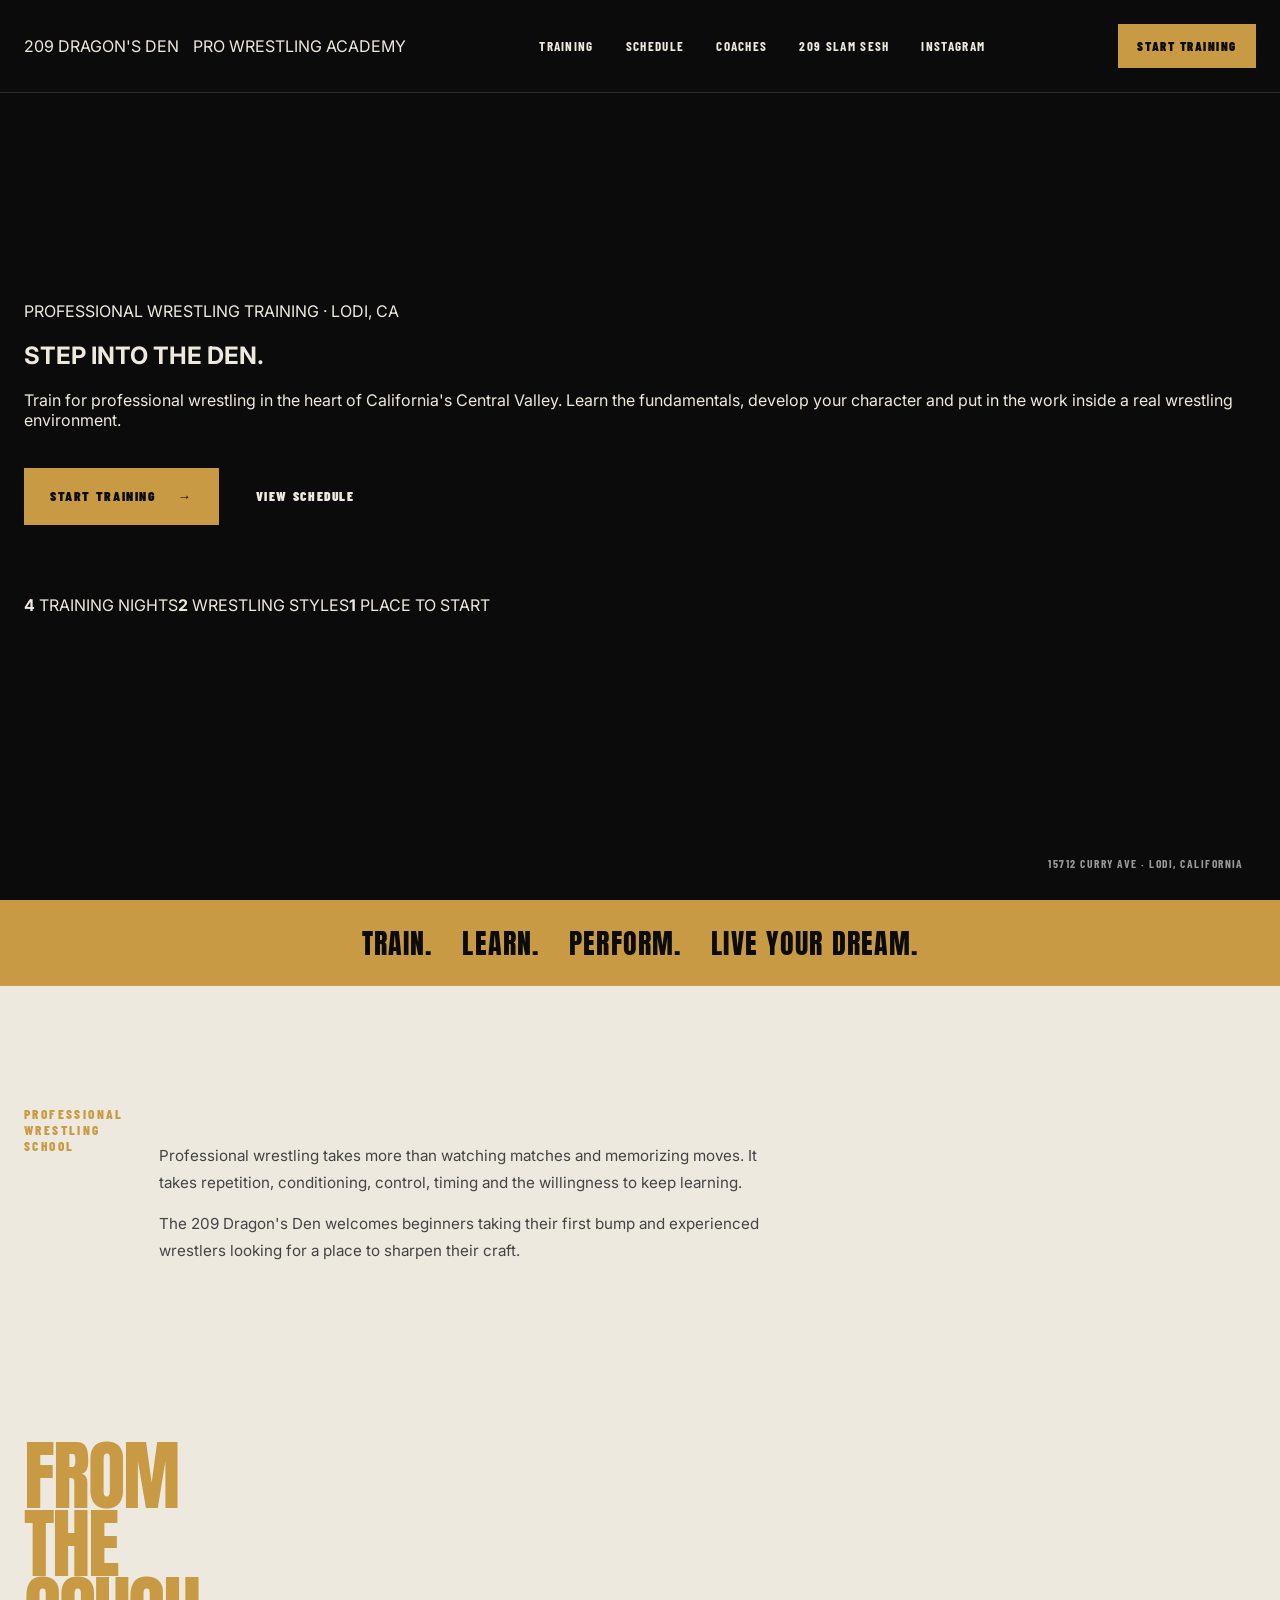
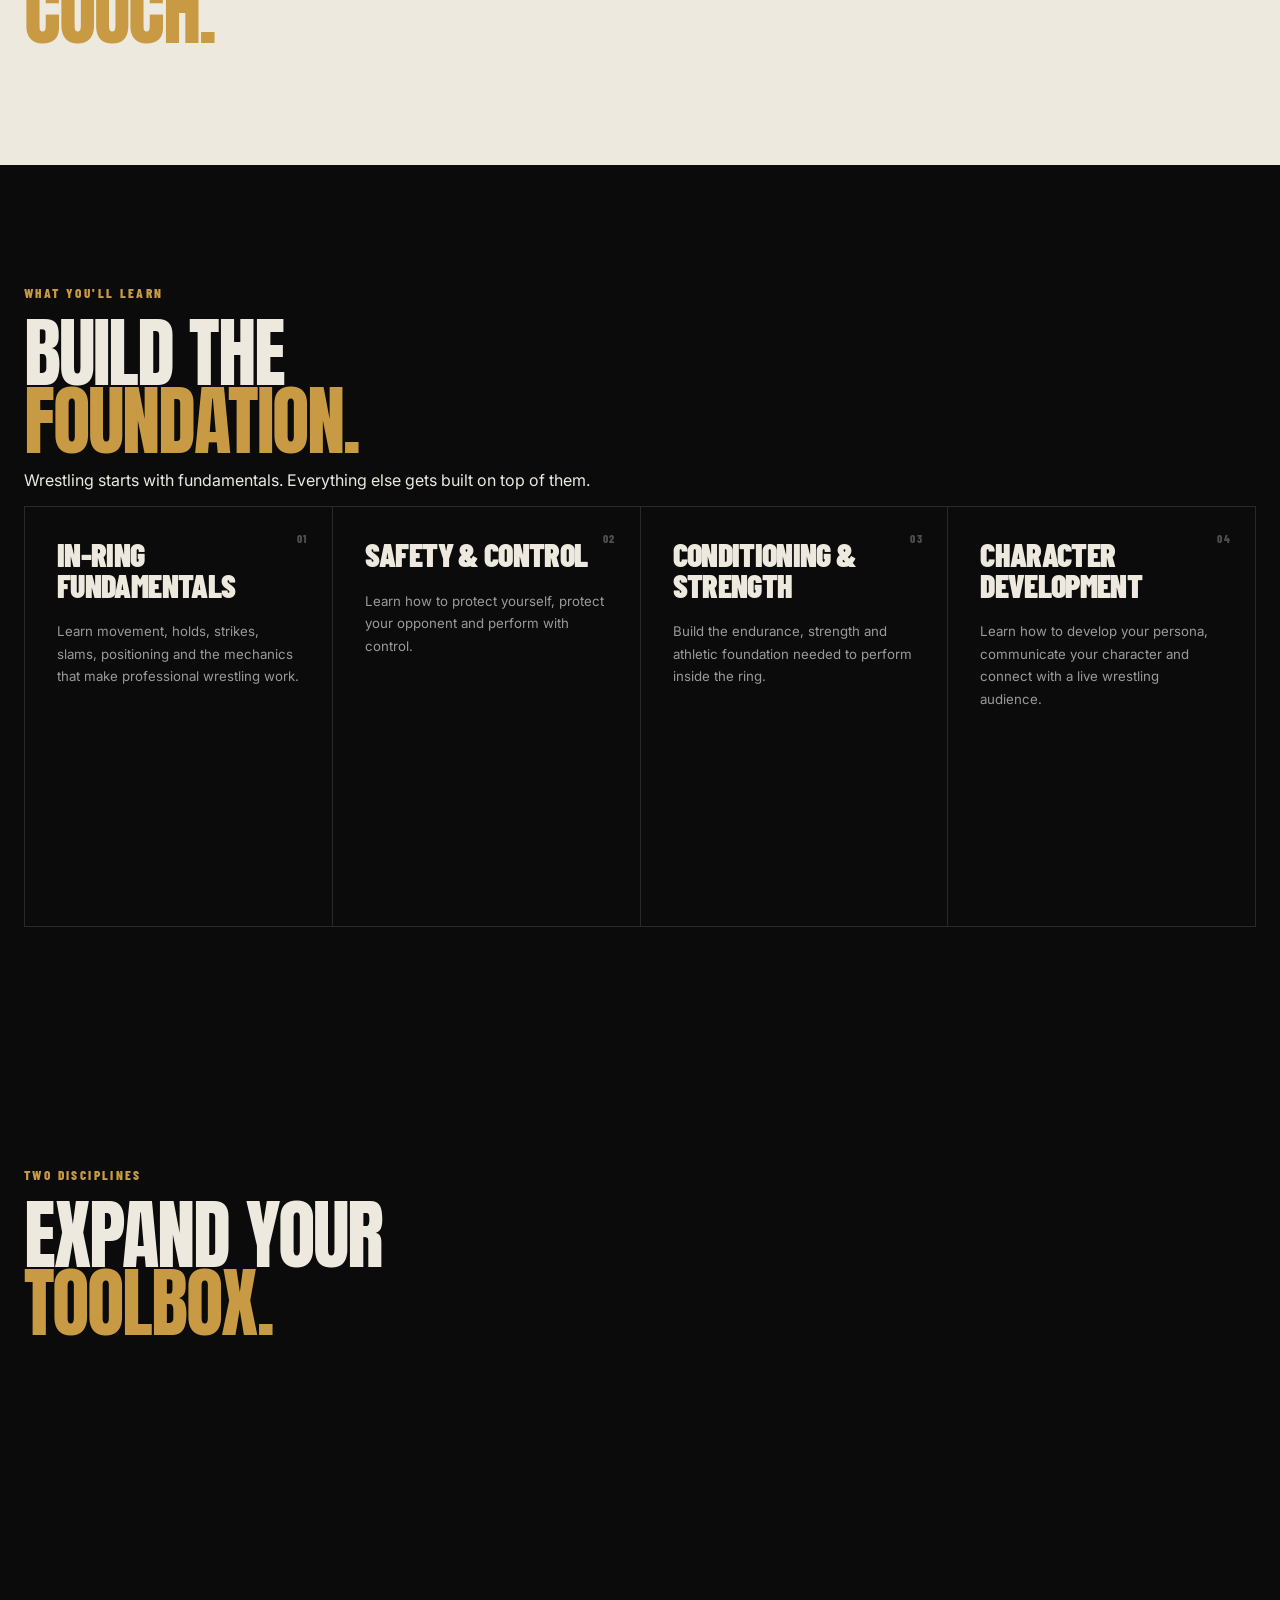
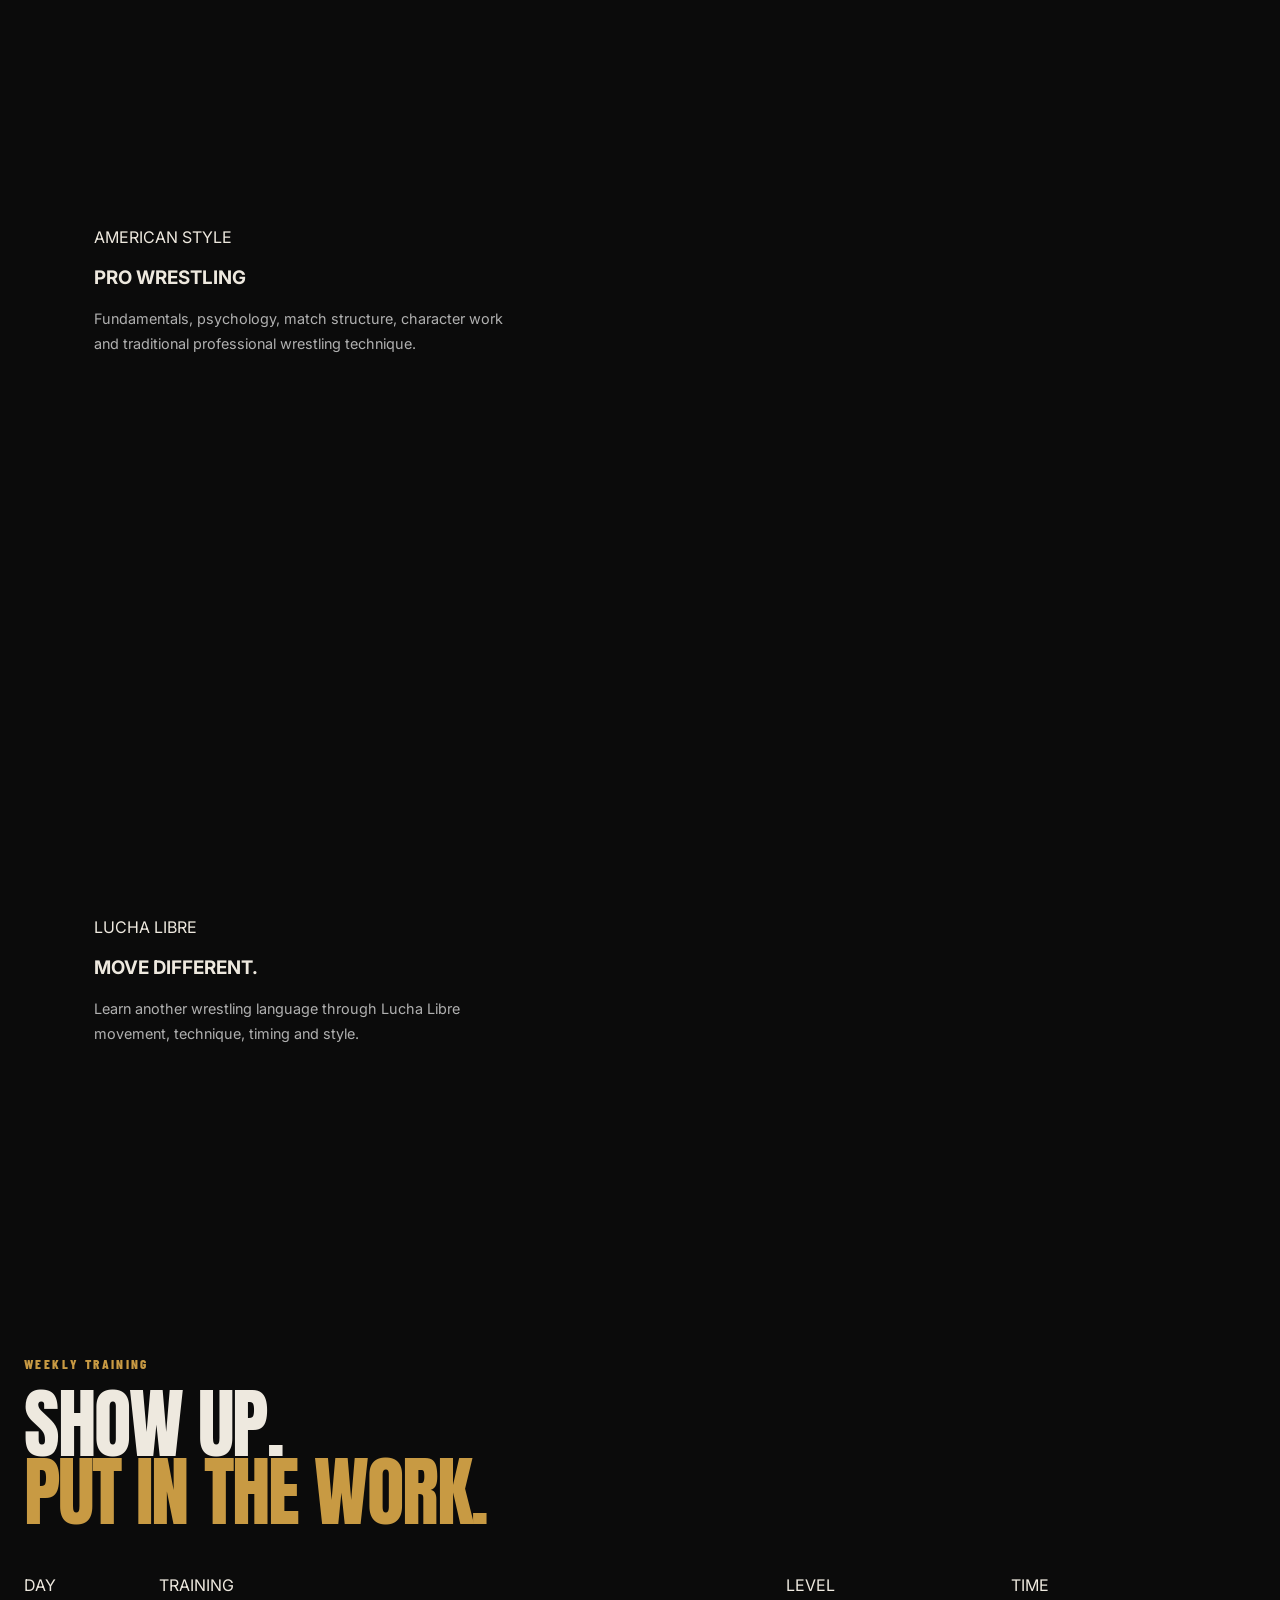
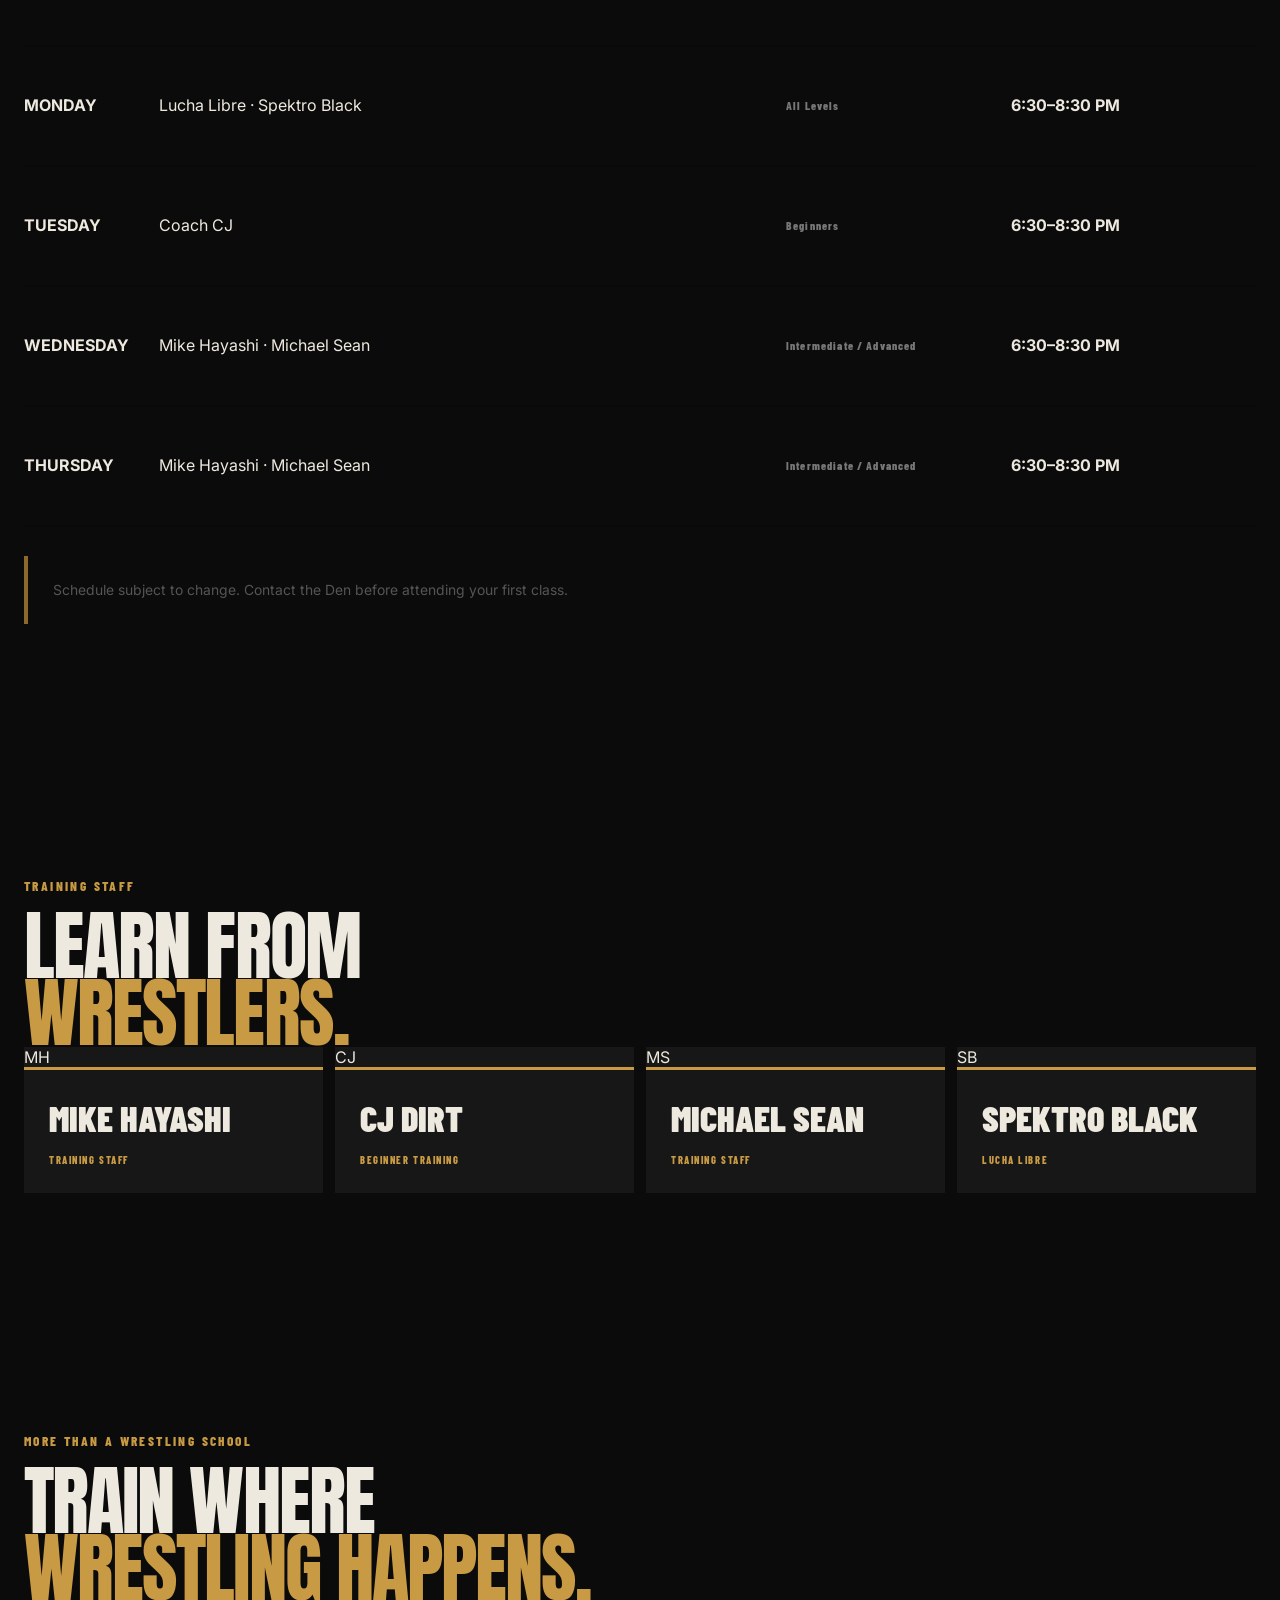
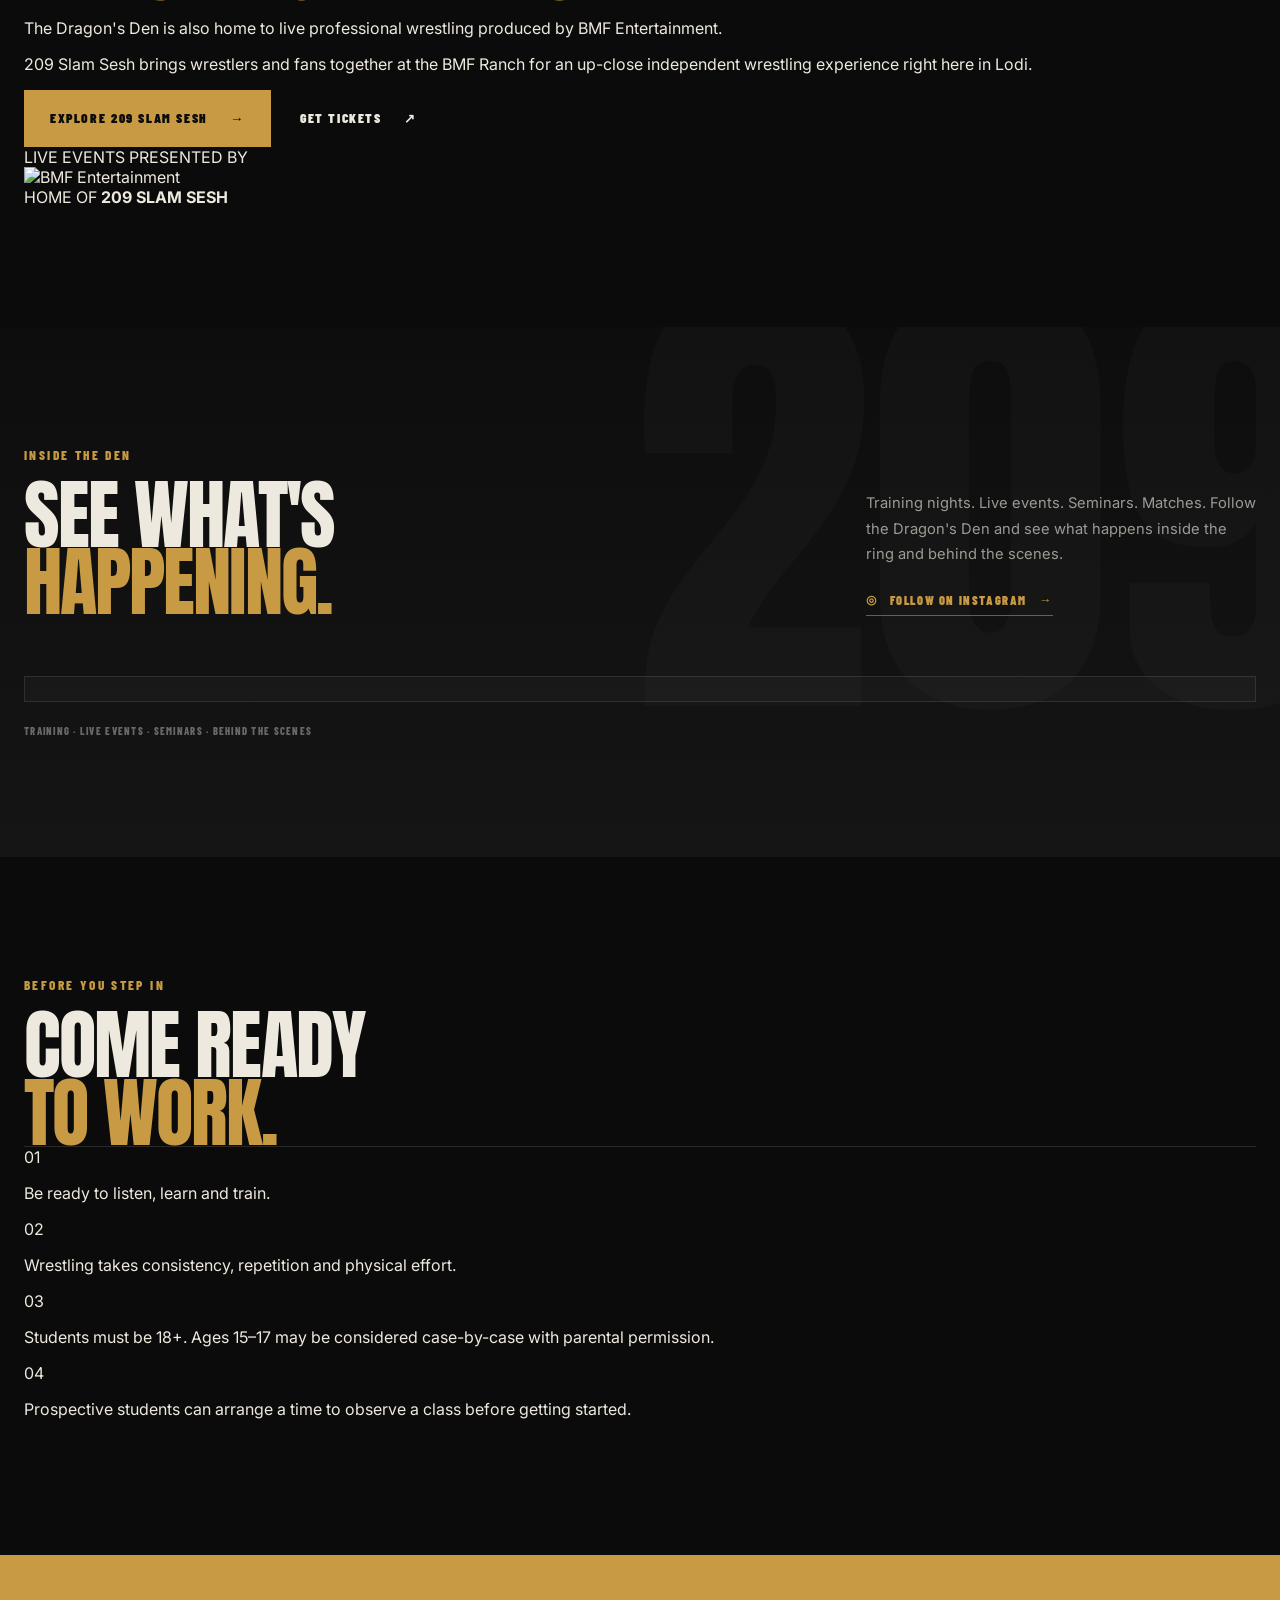
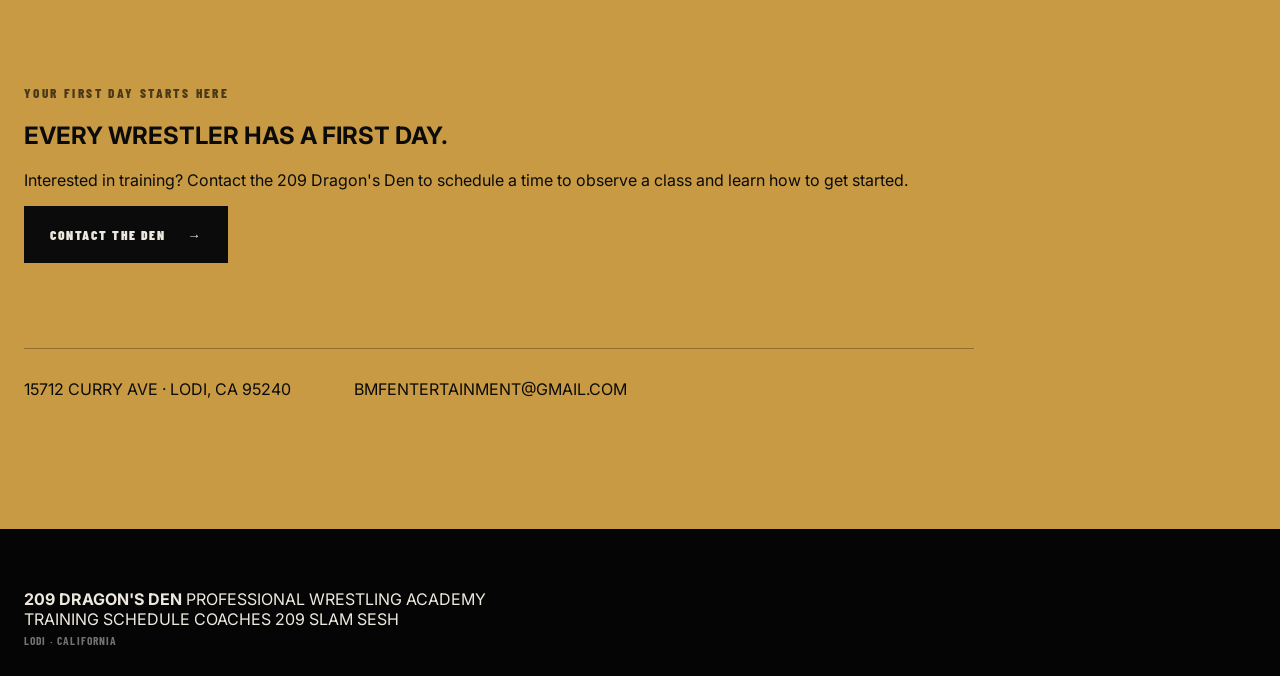
==== commit 5059d12e: "Update index.html" ====
--- a/index.html
+++ b/index.html
@@ -12,15 +12,17 @@
 
     <meta
         name="description"
-        content="209 Dragon's Den is a professional wrestling training academy in Lodi, California offering American professional wrestling, Lucha Libre, character development, conditioning and live wrestling experience."
+        content="209 Dragon's Den is a professional wrestling training academy in Lodi, California offering American professional wrestling and Lucha Libre training."
     >
 
     <title>
-        209 Dragon's Den | Professional Wrestling School | Lodi, CA
+        209 Dragon's Den | Professional Wrestling School
     </title>
 
-
-    <link rel="preconnect" href="https://fonts.googleapis.com">
+    <link
+        rel="preconnect"
+        href="https://fonts.googleapis.com"
+    >
 
     <link
         rel="preconnect"
@@ -29,7 +31,7 @@
     >
 
     <link
-        href="https://fonts.googleapis.com/css2?family=Anton&family=Barlow+Condensed:wght@400;500;600;700;800;900&family=Inter:wght@400;500;600;700&display=swap"
+        href="https://fonts.googleapis.com/css2?family=Anton&family=Barlow+Condensed:wght@400;500;600;700;800&family=Inter:wght@400;500;600;700&display=swap"
         rel="stylesheet"
     >
 
@@ -44,54 +46,34 @@
 <body>
 
 
-    <!-- ======================================
-         BACKGROUND TEXTURE
-    ======================================= -->
-
-    <div
-        class="site-noise"
-        aria-hidden="true"
-    ></div>
-
-
-
-    <!-- ======================================
+    <!-- =====================================================
          HEADER
-    ======================================= -->
+    ====================================================== -->
 
     <header class="site-header">
 
         <div class="header-inner">
 
-
             <a
-                href="#top"
+                href="index.html"
                 class="brand"
+                aria-label="209 Dragon's Den Home"
             >
 
-                <div class="brand-mark">
-                    <span>209</span>
-                </div>
-
-                <div class="brand-copy">
-
-                    <strong>
-                        DRAGON'S DEN
-                    </strong>
-
-                    <small>
-                        PRO WRESTLING ACADEMY
-                    </small>
-
-                </div>
+                <span class="brand-main">
+                    209 DRAGON'S DEN
+                </span>
+
+                <span class="brand-small">
+                    PRO WRESTLING ACADEMY
+                </span>
 
             </a>
-
 
 
             <nav
                 class="desktop-nav"
-                aria-label="Primary navigation"
+                aria-label="Main Navigation"
             >
 
                 <a href="#training">
@@ -106,8 +88,8 @@
                     Coaches
                 </a>
 
-                <a href="#shows">
-                    Live Shows
+                <a href="shows.html">
+                    209 Slam Sesh
                 </a>
 
                 <a href="#instagram">
@@ -115,7 +97,6 @@
                 </a>
 
             </nav>
-
 
 
             <a
@@ -125,75 +106,52 @@
                 START TRAINING
             </a>
 
-
         </div>
 
     </header>
 
 
 
-    <main id="top">
-
-
-        <!-- ======================================
+    <main>
+
+
+        <!-- =================================================
              HERO
-        ======================================= -->
+        ================================================== -->
 
         <section class="hero">
 
-
-            <div class="hero-bg"></div>
-
-            <div class="hero-overlay"></div>
-
-            <div
-                class="hero-grid-overlay"
-                aria-hidden="true"
-            ></div>
-
-
-
-            <div class="container hero-content">
-
-
-                <div class="hero-eyebrow">
-
-                    <span class="eyebrow-line"></span>
-
-                    PROFESSIONAL WRESTLING SCHOOL · LODI, CALIFORNIA
-
-                </div>
-
-
-
-                <h1 class="hero-title">
-
-                    <span class="hero-title-small">
-                        STEP INTO
-                    </span>
-
-                    <span class="hero-title-main">
-                        THE DEN.
-                    </span>
-
+            <div class="hero-shade"></div>
+
+            <div class="hero-grid"></div>
+
+
+            <div class="container hero-inner">
+
+                <p class="hero-kicker">
+                    PROFESSIONAL WRESTLING TRAINING · LODI, CA
+                </p>
+
+
+                <h1>
+                    STEP INTO
+                    <span>THE DEN.</span>
                 </h1>
 
 
-
-                <p class="hero-description">
-
-                    Learn professional wrestling from the ground up.
-
-                    Build the conditioning, technique, character
-                    and confidence it takes to perform inside
-                    the squared circle.
+                <p class="hero-copy">
+
+                    Train for professional wrestling in the
+                    heart of California's Central Valley.
+
+                    Learn the fundamentals, develop your
+                    character and put in the work inside
+                    a real wrestling environment.
 
                 </p>
 
 
-
                 <div class="hero-actions">
-
 
                     <a
                         href="#start"
@@ -201,10 +159,10 @@
                     >
 
                         <span>
-                            TRAIN AT THE DEN
-                        </span>
-
-                        <span class="btn-arrow">
+                            START TRAINING
+                        </span>
+
+                        <span>
                             →
                         </span>
 
@@ -212,89 +170,75 @@
 
 
                     <a
-                        href="#training"
-                        class="btn btn-secondary"
+                        href="#schedule"
+                        class="btn btn-ghost"
                     >
-                        EXPLORE TRAINING
+
+                        VIEW SCHEDULE
+
                     </a>
 
-
-                </div>
-
+                </div>
 
 
                 <div class="hero-stats">
 
-
-                    <div class="hero-stat">
+                    <div>
 
                         <strong>
                             4
                         </strong>
 
                         <span>
-                            TRAINING<br>
-                            NIGHTS
-                        </span>
-
-                    </div>
-
-
-
-                    <div class="hero-stat">
+                            TRAINING NIGHTS
+                        </span>
+
+                    </div>
+
+
+                    <div>
 
                         <strong>
                             2
                         </strong>
 
                         <span>
-                            WRESTLING<br>
-                            STYLES
-                        </span>
-
-                    </div>
-
-
-
-                    <div class="hero-stat">
+                            WRESTLING STYLES
+                        </span>
+
+                    </div>
+
+
+                    <div>
 
                         <strong>
                             1
                         </strong>
 
                         <span>
-                            PLACE TO<br>
-                            START
-                        </span>
-
-                    </div>
-
-
-                </div>
-
+                            PLACE TO START
+                        </span>
+
+                    </div>
+
+                </div>
+
+
+                <div class="hero-location">
+
+                    15712 CURRY AVE · LODI, CALIFORNIA
+
+                </div>
 
             </div>
 
-
-
-            <div class="hero-location">
-
-                <span>
-                    ●
-                </span>
-
-                15712 CURRY AVE · LODI, CA
-
-            </div>
-
-
         </section>
 
 
 
-        <!-- ======================================
-             STATEMENT STRIP
-        ======================================= -->
+        <!-- =================================================
+             STATEMENT
+        ================================================== -->
 
         <section class="statement-strip">
 
@@ -304,27 +248,15 @@
                     TRAIN.
                 </span>
 
-                <span class="statement-dragon">
-                    ◆
-                </span>
-
                 <span>
                     LEARN.
                 </span>
 
-                <span class="statement-dragon">
-                    ◆
-                </span>
-
                 <span>
                     PERFORM.
                 </span>
 
-                <span class="statement-dragon">
-                    ◆
-                </span>
-
-                <span>
+                <span class="statement-gold">
                     LIVE YOUR DREAM.
                 </span>
 
@@ -334,70 +266,54 @@
 
 
 
-        <!-- ======================================
+        <!-- =================================================
              INTRO
-        ======================================= -->
+        ================================================== -->
 
         <section class="section intro-section">
 
-            <div class="container">
-
-                <div class="intro-grid">
-
-
-                    <div class="section-number">
-                        01
-                    </div>
-
-
-
-                    <div class="intro-heading">
-
-
-                        <p class="section-kicker">
-                            THIS IS PROFESSIONAL WRESTLING
-                        </p>
-
-
-                        <h2>
-
-                            YOU DON'T LEARN THIS
-
-                            <span>
-                                FROM THE COUCH.
-                            </span>
-
-                        </h2>
-
-
-                    </div>
-
-
-
-                    <div class="intro-copy">
-
-
-                        <p class="lead-copy">
-
-                            The 209 Dragon's Den is a professional
-                            wrestling training academy in Lodi,
-                            California built for people who want
-                            to experience the craft for themselves.
-
-                        </p>
-
-
-                        <p>
-
-                            From your first bump to building matches
-                            and connecting with a live crowd, training
-                            at the Den develops the complete performer.
-
-                        </p>
-
-
-                    </div>
-
+            <div class="container intro-grid">
+
+                <div>
+
+                    <p class="section-kicker">
+                        PROFESSIONAL WRESTLING SCHOOL
+                    </p>
+
+                    <h2 class="section-title">
+
+                        YOU DON'T LEARN THIS
+                        <span>
+                            FROM THE COUCH.
+                        </span>
+
+                    </h2>
+
+                </div>
+
+
+                <div class="intro-copy">
+
+                    <p>
+
+                        Professional wrestling takes more than
+                        watching matches and memorizing moves.
+
+                        It takes repetition, conditioning,
+                        control, timing and the willingness
+                        to keep learning.
+
+                    </p>
+
+
+                    <p>
+
+                        The 209 Dragon's Den welcomes beginners
+                        taking their first bump and experienced
+                        wrestlers looking for a place to sharpen
+                        their craft.
+
+                    </p>
 
                 </div>
 
@@ -407,210 +323,238 @@
 
 
 
-        <!-- ======================================
+        <!-- =================================================
              TRAINING
-        ======================================= -->
+        ================================================== -->
 
         <section
-            class="section training-section"
+            class="section section-dark"
             id="training"
         >
 
             <div class="container">
 
-
-                <div class="section-heading-row">
-
+                <div class="section-heading">
 
                     <div>
-
 
                         <p class="section-kicker">
                             WHAT YOU'LL LEARN
                         </p>
 
-
                         <h2 class="section-title">
 
                             BUILD THE
-
-                            <span>
-                                COMPLETE WRESTLER.
+                            <span>
+                                FOUNDATION.
                             </span>
 
                         </h2>
 
-
-                    </div>
-
-
-
-                    <p class="section-summary">
-
-                        Professional wrestling takes more than
-                        learning moves. The Den develops the
-                        athletic, technical and performance skills
-                        that make wrestling work.
+                    </div>
+
+
+                    <p class="section-heading-copy">
+
+                        Wrestling starts with fundamentals.
+                        Everything else gets built on top of them.
 
                     </p>
 
-
-                </div>
-
+                </div>
 
 
                 <div class="training-grid">
 
 
                     <article class="training-card">
-
 
                         <span class="card-number">
                             01
                         </span>
 
-
-                        <div class="training-icon">
-                            ↆ
-                        </div>
-
-
                         <h3>
-
-                            IN-RING<br>
-                            FUNDAMENTALS
-
+                            IN-RING FUNDAMENTALS
                         </h3>
 
-
                         <p>
 
-                            Learn movement, positioning, holds,
-                            slams, maneuvers, timing and the
-                            fundamentals behind professional wrestling.
+                            Learn movement, holds, strikes,
+                            slams, positioning and the mechanics
+                            that make professional wrestling work.
 
                         </p>
 
-
-                        <div class="card-line"></div>
-
-
                     </article>
 
 
-
-                    <article class="training-card featured-card">
-
+                    <article class="training-card">
 
                         <span class="card-number">
                             02
                         </span>
 
-
-                        <div class="training-icon">
-                            +
-                        </div>
-
-
                         <h3>
-
-                            SAFETY &<br>
-                            CONTROL
-
+                            SAFETY & CONTROL
                         </h3>
 
-
                         <p>
 
-                            Learn how to perform safely, protect
-                            yourself, work with an opponent and
-                            build good habits from the beginning.
+                            Learn how to protect yourself,
+                            protect your opponent and perform
+                            with control.
 
                         </p>
 
-
-                        <div class="card-line"></div>
-
-
                     </article>
 
 
-
                     <article class="training-card">
-
 
                         <span class="card-number">
                             03
                         </span>
 
-
-                        <div class="training-icon">
-                            ⚡
-                        </div>
-
-
                         <h3>
-
-                            CONDITIONING &<br>
-                            STRENGTH
-
+                            CONDITIONING & STRENGTH
                         </h3>
 
-
                         <p>
 
-                            Develop the endurance, agility,
-                            coordination and power necessary
-                            to perform when the bell rings.
+                            Build the endurance, strength
+                            and athletic foundation needed
+                            to perform inside the ring.
 
                         </p>
 
-
-                        <div class="card-line"></div>
-
-
                     </article>
 
 
-
                     <article class="training-card">
-
 
                         <span class="card-number">
                             04
                         </span>
 
-
-                        <div class="training-icon">
-                            ★
+                        <h3>
+                            CHARACTER DEVELOPMENT
+                        </h3>
+
+                        <p>
+
+                            Learn how to develop your persona,
+                            communicate your character and connect
+                            with a live wrestling audience.
+
+                        </p>
+
+                    </article>
+
+
+                </div>
+
+            </div>
+
+        </section>
+
+
+
+        <!-- =================================================
+             WRESTLING STYLES
+        ================================================== -->
+
+        <section class="section">
+
+            <div class="container">
+
+                <div class="section-heading">
+
+                    <div>
+
+                        <p class="section-kicker">
+                            TWO DISCIPLINES
+                        </p>
+
+                        <h2 class="section-title">
+
+                            EXPAND YOUR
+                            <span>
+                                TOOLBOX.
+                            </span>
+
+                        </h2>
+
+                    </div>
+
+                </div>
+
+
+                <div class="style-grid">
+
+
+                    <article
+                        class="style-panel"
+                        style="background-image: url('assets/american-wrestling.jpg');"
+                    >
+
+                        <div class="style-overlay"></div>
+
+                        <div class="style-content">
+
+                            <span>
+                                AMERICAN STYLE
+                            </span>
+
+                            <h3>
+                                PRO WRESTLING
+                            </h3>
+
+                            <p>
+
+                                Fundamentals, psychology,
+                                match structure, character work
+                                and traditional professional
+                                wrestling technique.
+
+                            </p>
+
                         </div>
 
-
-                        <h3>
-
-                            CHARACTER<br>
-                            DEVELOPMENT
-
-                        </h3>
-
-
-                        <p>
-
-                            Develop a persona, communicate your
-                            character, understand presentation
-                            and learn how to connect with an audience.
-
-                        </p>
-
-
-                        <div class="card-line"></div>
-
-
                     </article>
 
 
-                </div>
-
+
+                    <article
+                        class="style-panel"
+                        style="background-image: url('assets/lucha-libre.jpg');"
+                    >
+
+                        <div class="style-overlay"></div>
+
+                        <div class="style-content">
+
+                            <span>
+                                LUCHA LIBRE
+                            </span>
+
+                            <h3>
+                                MOVE DIFFERENT.
+                            </h3>
+
+                            <p>
+
+                                Learn another wrestling language
+                                through Lucha Libre movement,
+                                technique, timing and style.
+
+                            </p>
+
+                        </div>
+
+                    </article>
+
+
+                </div>
 
             </div>
 
@@ -618,338 +562,148 @@
 
 
 
-        <!-- ======================================
-             WRESTLING STYLES
-        ======================================= -->
-
-        <section class="style-section">
-
-
-            <div class="style-panel style-american">
-
-
-                <div class="style-panel-image"></div>
-
-                <div class="style-panel-overlay"></div>
-
-
-                <div class="style-panel-content">
-
-
-                    <span class="style-label">
-                        TRAIN IN
-                    </span>
-
-
-                    <h2>
-
-                        AMERICAN
-
-                        <span>
-                            PRO WRESTLING
-                        </span>
-
-                    </h2>
-
-
-                    <p>
-
-                        Learn the fundamentals of traditional
-                        professional wrestling, match structure,
-                        performance and in-ring storytelling.
-
-                    </p>
-
-
-                </div>
-
-
-            </div>
-
-
-
-            <div class="style-panel style-lucha">
-
-
-                <div class="style-panel-image"></div>
-
-                <div class="style-panel-overlay"></div>
-
-
-                <div class="style-panel-content">
-
-
-                    <span class="style-label">
-                        TRAIN IN
-                    </span>
-
-
-                    <h2>
-
-                        LUCHA
-
-                        <span>
-                            LIBRE
-                        </span>
-
-                    </h2>
-
-
-                    <p>
-
-                        Expand your wrestling vocabulary with
-                        dedicated Lucha Libre training and another
-                        approach to movement, timing and performance.
-
-                    </p>
-
-
-                </div>
-
-
-            </div>
-
-
-        </section>
-
-
-
-        <!-- ======================================
+        <!-- =================================================
              SCHEDULE
-        ======================================= -->
+        ================================================== -->
 
         <section
-            class="section schedule-section"
+            class="section section-dark"
             id="schedule"
         >
 
             <div class="container">
 
-
-                <div class="schedule-heading">
-
-
-                    <div>
-
-
-                        <p class="section-kicker">
-                            WEEKLY TRAINING
-                        </p>
-
-
-                        <h2 class="section-title">
-
-                            FIND YOUR
-
-                            <span>
-                                NIGHT.
-                            </span>
-
-                        </h2>
-
-
-                    </div>
-
-
-
-                    <p>
-                        Four nights. Different focuses. One ring.
-                    </p>
-
-
-                </div>
-
-
-
-                <div class="schedule-list">
+                <p class="section-kicker">
+                    WEEKLY TRAINING
+                </p>
+
+                <h2 class="section-title">
+
+                    SHOW UP.
+                    <span>
+                        PUT IN THE WORK.
+                    </span>
+
+                </h2>
+
+
+                <div class="schedule-table">
+
+
+                    <div class="schedule-row schedule-header">
+
+                        <span>
+                            DAY
+                        </span>
+
+                        <span>
+                            TRAINING
+                        </span>
+
+                        <span>
+                            LEVEL
+                        </span>
+
+                        <span>
+                            TIME
+                        </span>
+
+                    </div>
 
 
                     <div class="schedule-row">
 
-
-                        <div class="schedule-day">
-                            MON
-                        </div>
-
-
-                        <div class="schedule-type">
-
-                            <strong>
-                                LUCHA LIBRE
-                            </strong>
-
-                            <span>
-                                with Spektro Black
-                            </span>
-
-                        </div>
-
-
-                        <div class="schedule-level">
-                            SPECIALTY TRAINING
-                        </div>
-
-
-                        <div class="schedule-time">
-
-                            6:30 <small>PM</small>
-
-                            <span>
-                                –
-                            </span>
-
-                            8:30 <small>PM</small>
-
-                        </div>
-
-
-                    </div>
-
+                        <strong>
+                            MONDAY
+                        </strong>
+
+                        <span>
+                            Lucha Libre · Spektro Black
+                        </span>
+
+                        <span class="schedule-level">
+                            All Levels
+                        </span>
+
+                        <strong>
+                            6:30–8:30 PM
+                        </strong>
+
+                    </div>
 
 
                     <div class="schedule-row">
 
-
-                        <div class="schedule-day">
-                            TUE
-                        </div>
-
-
-                        <div class="schedule-type">
-
-                            <strong>
-                                BEGINNERS
-                            </strong>
-
-                            <span>
-                                with Coach CJ
-                            </span>
-
-                        </div>
-
-
-                        <div class="schedule-level">
-                            FOUNDATION
-                        </div>
-
-
-                        <div class="schedule-time">
-
-                            6:30 <small>PM</small>
-
-                            <span>
-                                –
-                            </span>
-
-                            8:30 <small>PM</small>
-
-                        </div>
-
-
-                    </div>
-
+                        <strong>
+                            TUESDAY
+                        </strong>
+
+                        <span>
+                            Coach CJ
+                        </span>
+
+                        <span class="schedule-level">
+                            Beginners
+                        </span>
+
+                        <strong>
+                            6:30–8:30 PM
+                        </strong>
+
+                    </div>
 
 
                     <div class="schedule-row">
 
-
-                        <div class="schedule-day">
-                            WED
-                        </div>
-
-
-                        <div class="schedule-type">
-
-                            <strong>
-                                INTERMEDIATE / ADVANCED
-                            </strong>
-
-                            <span>
-                                Hayashi & Michael Sean
-                            </span>
-
-                        </div>
-
-
-                        <div class="schedule-level">
-                            ADVANCED TRAINING
-                        </div>
-
-
-                        <div class="schedule-time">
-
-                            6:30 <small>PM</small>
-
-                            <span>
-                                –
-                            </span>
-
-                            8:30 <small>PM</small>
-
-                        </div>
-
-
-                    </div>
-
+                        <strong>
+                            WEDNESDAY
+                        </strong>
+
+                        <span>
+                            Mike Hayashi · Michael Sean
+                        </span>
+
+                        <span class="schedule-level">
+                            Intermediate / Advanced
+                        </span>
+
+                        <strong>
+                            6:30–8:30 PM
+                        </strong>
+
+                    </div>
 
 
                     <div class="schedule-row">
 
-
-                        <div class="schedule-day">
-                            THU
-                        </div>
-
-
-                        <div class="schedule-type">
-
-                            <strong>
-                                INTERMEDIATE / ADVANCED
-                            </strong>
-
-                            <span>
-                                Hayashi & Michael Sean
-                            </span>
-
-                        </div>
-
-
-                        <div class="schedule-level">
-                            ADVANCED TRAINING
-                        </div>
-
-
-                        <div class="schedule-time">
-
-                            6:30 <small>PM</small>
-
-                            <span>
-                                –
-                            </span>
-
-                            8:30 <small>PM</small>
-
-                        </div>
-
-
-                    </div>
-
-
-                </div>
-
-
-
-                <div class="schedule-note">
-
-                    <strong>
-                        NEW TO WRESTLING?
-                    </strong>
-
-                    Start with Tuesday's beginner class or contact
-                    the Den to arrange a visit before beginning training.
-
-                </div>
-
+                        <strong>
+                            THURSDAY
+                        </strong>
+
+                        <span>
+                            Mike Hayashi · Michael Sean
+                        </span>
+
+                        <span class="schedule-level">
+                            Intermediate / Advanced
+                        </span>
+
+                        <strong>
+                            6:30–8:30 PM
+                        </strong>
+
+                    </div>
+
+
+                </div>
+
+
+                <p class="schedule-note">
+
+                    Schedule subject to change. Contact the Den
+                    before attending your first class.
+
+                </p>
 
             </div>
 
@@ -957,55 +711,29 @@
 
 
 
-        <!-- ======================================
+        <!-- =================================================
              COACHES
-        ======================================= -->
+        ================================================== -->
 
         <section
-            class="section coaches-section"
+            class="section"
             id="coaches"
         >
 
             <div class="container">
 
-
-                <div class="section-heading-row">
-
-
-                    <div>
-
-
-                        <p class="section-kicker">
-                            THE TRAINING STAFF
-                        </p>
-
-
-                        <h2 class="section-title">
-
-                            LEARN FROM
-
-                            <span>
-                                WRESTLERS.
-                            </span>
-
-                        </h2>
-
-
-                    </div>
-
-
-
-                    <p class="section-summary">
-
-                        Different coaches. Different experience.
-                        One goal: helping you become better
-                        inside the ring.
-
-                    </p>
-
-
-                </div>
-
+                <p class="section-kicker">
+                    TRAINING STAFF
+                </p>
+
+                <h2 class="section-title">
+
+                    LEARN FROM
+                    <span>
+                        WRESTLERS.
+                    </span>
+
+                </h2>
 
 
                 <div class="coach-grid">
@@ -1013,187 +741,165 @@
 
                     <article class="coach-card">
 
-
-                        <div class="coach-photo coach-hayashi">
-
-                            <div class="coach-photo-placeholder">
+                        <div class="coach-image">
+
+                            <img
+                                src="assets/mike-hayashi.jpg"
+                                alt="Mike Hayashi"
+                                loading="lazy"
+                                onerror="this.style.display='none';"
+                            >
+
+                            <span class="coach-fallback">
                                 MH
-                            </div>
+                            </span>
 
                         </div>
 
-
                         <div class="coach-info">
 
-                            <span>
-                                COACH
-                            </span>
-
                             <h3>
-
-                                MIKE<br>
-                                HAYASHI
-
+                                MIKE HAYASHI
                             </h3>
 
-                            <p>
-                                Intermediate / Advanced
-                            </p>
+                            <span>
+                                TRAINING STAFF
+                            </span>
 
                         </div>
 
-
                     </article>
 
 
 
                     <article class="coach-card">
 
-
-                        <div class="coach-photo coach-cj">
-
-                            <div class="coach-photo-placeholder">
+                        <div class="coach-image">
+
+                            <img
+                                src="assets/cj-dirt.jpg"
+                                alt="CJ Dirt"
+                                loading="lazy"
+                                onerror="this.style.display='none';"
+                            >
+
+                            <span class="coach-fallback">
                                 CJ
-                            </div>
+                            </span>
 
                         </div>
 
-
                         <div class="coach-info">
 
-                            <span>
-                                COACH
-                            </span>
-
                             <h3>
-
-                                CJ<br>
-                                DIRT
-
+                                CJ DIRT
                             </h3>
 
-                            <p>
-                                Beginners
-                            </p>
+                            <span>
+                                BEGINNER TRAINING
+                            </span>
 
                         </div>
 
-
                     </article>
 
 
 
                     <article class="coach-card">
 
-
-                        <div class="coach-photo coach-sean">
-
-                            <div class="coach-photo-placeholder">
+                        <div class="coach-image">
+
+                            <img
+                                src="assets/michael-sean.jpg"
+                                alt="Michael Sean"
+                                loading="lazy"
+                                onerror="this.style.display='none';"
+                            >
+
+                            <span class="coach-fallback">
                                 MS
-                            </div>
+                            </span>
 
                         </div>
 
-
                         <div class="coach-info">
 
-                            <span>
-                                COACH
-                            </span>
-
                             <h3>
-
-                                MICHAEL<br>
-                                SEAN
-
+                                MICHAEL SEAN
                             </h3>
 
-                            <p>
-                                Intermediate / Advanced
-                            </p>
+                            <span>
+                                TRAINING STAFF
+                            </span>
 
                         </div>
 
-
                     </article>
 
 
 
                     <article class="coach-card">
 
-
-                        <div class="coach-photo coach-spektro">
-
-                            <div class="coach-photo-placeholder">
+                        <div class="coach-image">
+
+                            <img
+                                src="assets/spektro-black.jpg"
+                                alt="Spektro Black"
+                                loading="lazy"
+                                onerror="this.style.display='none';"
+                            >
+
+                            <span class="coach-fallback">
                                 SB
-                            </div>
+                            </span>
 
                         </div>
 
-
                         <div class="coach-info">
 
-                            <span>
-                                COACH
-                            </span>
-
                             <h3>
-
-                                SPEKTRO<br>
-                                BLACK
-
+                                SPEKTRO BLACK
                             </h3>
 
-                            <p>
-                                Lucha Libre
-                            </p>
+                            <span>
+                                LUCHA LIBRE
+                            </span>
 
                         </div>
 
-
                     </article>
 
 
                 </div>
 
-
             </div>
 
         </section>
 
 
 
-        <!-- ======================================
-             LIVE WRESTLING
-        ======================================= -->
-
-        <section
-            class="shows-section"
-            id="shows"
-        >
-
-
-            <div class="shows-background"></div>
-
-            <div class="shows-overlay"></div>
-
-
-
-            <div class="container shows-content">
-
-
-                <div class="shows-copy">
-
-
-                    <p class="section-kicker light-kicker">
+        <!-- =================================================
+             LIVE WRESTLING / BMF
+        ================================================== -->
+
+        <section class="section bmf-section">
+
+            <div class="bmf-section-grid"></div>
+
+
+            <div class="container bmf-home-grid">
+
+
+                <div class="bmf-home-content">
+
+                    <p class="section-kicker">
                         MORE THAN A WRESTLING SCHOOL
                     </p>
 
 
-                    <h2>
+                    <h2 class="section-title">
 
                         TRAIN WHERE
-
                         <span>
                             WRESTLING HAPPENS.
                         </span>
@@ -1204,85 +910,102 @@
                     <p>
 
                         The Dragon's Den is also home to live
-                        professional wrestling events, giving
-                        students a firsthand view of what happens
-                        when training turns into performance.
+                        professional wrestling produced by
+                        BMF Entertainment.
 
                     </p>
 
 
-
-                    <div class="shows-features">
-
-                        <span>
-                            LIVE EVENTS
-                        </span>
-
-                        <span>
-                            SEMINARS
-                        </span>
-
-                        <span>
-                            GUEST TALENT
-                        </span>
-
-                    </div>
-
-
-                </div>
-
-
-
-                <div class="shows-poster">
-
-
-                    <div class="poster-inner">
-
-
-                        <span class="poster-small">
-                            209 DRAGON'S DEN
-                        </span>
-
+                    <p>
+
+                        209 Slam Sesh brings wrestlers and fans
+                        together at the BMF Ranch for an
+                        up-close independent wrestling experience
+                        right here in Lodi.
+
+                    </p>
+
+
+                    <div class="bmf-actions">
+
+                        <a
+                            href="shows.html"
+                            class="btn btn-primary"
+                        >
+
+                            <span>
+                                EXPLORE 209 SLAM SESH
+                            </span>
+
+                            <span>
+                                →
+                            </span>
+
+                        </a>
+
+
+                        <a
+                            href="https://www.eventbrite.com/o/34408735843"
+                            target="_blank"
+                            rel="noopener noreferrer"
+                            class="btn btn-outline"
+                        >
+
+                            <span>
+                                GET TICKETS
+                            </span>
+
+                            <span>
+                                ↗
+                            </span>
+
+                        </a>
+
+                    </div>
+
+                </div>
+
+
+
+                <div class="bmf-brand-panel">
+
+                    <span class="bmf-presented">
+                        LIVE EVENTS PRESENTED BY
+                    </span>
+
+
+                    <img
+                        src="assets/BIGMFENT.png"
+                        alt="BMF Entertainment"
+                        class="bmf-logo"
+                        loading="lazy"
+                    >
+
+
+                    <div class="bmf-sesh-label">
+
+                        <span>
+                            HOME OF
+                        </span>
 
                         <strong>
-
-                            LIVE
-
-                            <span>
-                                PRO
-                            </span>
-
-                            WRESTLING
-
+                            209 SLAM SESH
                         </strong>
 
-
-                        <p>
-                            LODI · CALIFORNIA
-                        </p>
-
-
-                        <div class="poster-dragon">
-                            209
-                        </div>
-
-
-                    </div>
-
+                    </div>
 
                 </div>
 
 
             </div>
 
-
         </section>
 
 
 
-        <!-- ======================================
+        <!-- =================================================
              INSTAGRAM
-        ======================================= -->
+        ================================================== -->
 
         <section
             class="section instagram-section"
@@ -1294,39 +1017,34 @@
 
                 <div class="instagram-heading">
 
-
                     <div>
-
 
                         <p class="section-kicker">
                             INSIDE THE DEN
                         </p>
 
-
                         <h2 class="section-title">
 
                             SEE WHAT'S
-
                             <span>
                                 HAPPENING.
                             </span>
 
                         </h2>
 
-
-                    </div>
-
+                    </div>
 
 
                     <div class="instagram-heading-right">
 
-
                         <p>
 
-                            Training nights. Live events. Seminars.
-                            Matches. Follow the Dragon's Den and see
-                            what happens inside the ring and behind
-                            the scenes.
+                            Training nights. Live events.
+                            Seminars. Matches.
+
+                            Follow the Dragon's Den and see
+                            what happens inside the ring and
+                            behind the scenes.
 
                         </p>
 
@@ -1338,7 +1056,7 @@
                             class="instagram-follow"
                         >
 
-                            <span class="instagram-icon">
+                            <span>
                                 ◎
                             </span>
 
@@ -1350,226 +1068,129 @@
 
                         </a>
 
-
-                    </div>
-
-
-                </div>
-
-
-
-                <!--
-                    LIVE INSTAGRAM FEED
-
-                    Replace the placeholder cards below with the
-                    embed code from your Instagram feed provider.
-
-                    The outer .instagram-feed-shell container
-                    can remain in place.
-                -->
-
-<div class="instagram-feed-shell">
-
-    <behold-widget
-        feed-id="8jGBMxxBItQyKPLuVf52"
-    ></behold-widget>
-
-</div>
-
-
-<div class="instagram-footer">
-
-    <span>
-        TRAINING · LIVE EVENTS · SEMINARS ·
-        BEHIND THE SCENES
-    </span>
-
-    <a
-        href="https://www.instagram.com/"
-        target="_blank"
-        rel="noopener noreferrer"
-    >
-        @209DRAGONSDEN →
-    </a>
-
-</div>
-
-
-<script>
-(() => {
-
-    if (window.__bhldScript) return;
-
-    window.__bhldScript = true;
-
-    const d = document;
-    const s = d.createElement("script");
-
-    s.type = "module";
-    s.src = "https://w.behold.so/widget.js";
-
-    setTimeout(() => {
-        d.head.append(s);
-    }, 0);
-
-})();
-</script>
-
-
-        <!-- ======================================
+                    </div>
+
+                </div>
+
+
+
+                <div class="instagram-feed-shell">
+
+                    <behold-widget
+                        feed-id="8jGBMxxBItQyKPLuVf52"
+                    ></behold-widget>
+
+                </div>
+
+
+
+                <div class="instagram-footer">
+
+                    <span>
+
+                        TRAINING · LIVE EVENTS · SEMINARS ·
+                        BEHIND THE SCENES
+
+                    </span>
+
+                </div>
+
+
+            </div>
+
+        </section>
+
+
+
+        <!-- =================================================
              EXPECTATIONS
-        ======================================= -->
-
-        <section class="section expectation-section">
-
-            <div class="container">
-
-
-                <div class="expectation-grid">
+        ================================================== -->
+
+        <section class="section expectations-section">
+
+            <div class="container expectations-grid">
+
+
+                <div>
+
+                    <p class="section-kicker">
+                        BEFORE YOU STEP IN
+                    </p>
+
+                    <h2 class="section-title">
+
+                        COME READY
+                        <span>
+                            TO WORK.
+                        </span>
+
+                    </h2>
+
+                </div>
+
+
+
+                <div class="expectation-list">
 
 
                     <div>
 
-
-                        <p class="section-kicker">
-                            BEFORE YOU STEP THROUGH THE ROPES
+                        <span>
+                            01
+                        </span>
+
+                        <p>
+                            Be ready to listen, learn and train.
                         </p>
 
-
-                        <h2 class="section-title">
-
-                            COME READY
-
-                            <span>
-                                TO WORK.
-                            </span>
-
-                        </h2>
-
-
-                    </div>
-
-
-
-                    <div class="expectation-list">
-
-
-                        <div class="expectation-item">
-
-
-                            <span>
-                                01
-                            </span>
-
-
-                            <div>
-
-                                <strong>
-                                    NO EXPERIENCE REQUIRED
-                                </strong>
-
-                                <p>
-
-                                    Beginners can start from
-                                    the fundamentals and build from there.
-
-                                </p>
-
-                            </div>
-
-
-                        </div>
-
-
-
-                        <div class="expectation-item">
-
-
-                            <span>
-                                02
-                            </span>
-
-
-                            <div>
-
-                                <strong>
-                                    BE COACHABLE
-                                </strong>
-
-                                <p>
-
-                                    Listen, learn, practice and be
-                                    willing to improve.
-
-                                </p>
-
-                            </div>
-
-
-                        </div>
-
-
-
-                        <div class="expectation-item">
-
-
-                            <span>
-                                03
-                            </span>
-
-
-                            <div>
-
-                                <strong>
-                                    EXPECT PHYSICAL TRAINING
-                                </strong>
-
-                                <p>
-
-                                    Wrestling requires conditioning,
-                                    repetition and commitment.
-
-                                </p>
-
-                            </div>
-
-
-                        </div>
-
-
-
-                        <div class="expectation-item">
-
-
-                            <span>
-                                04
-                            </span>
-
-
-                            <div>
-
-                                <strong>
-                                    RESPECT THE CRAFT
-                                </strong>
-
-                                <p>
-
-                                    Protect your training partners
-                                    and treat the ring seriously.
-
-                                </p>
-
-                            </div>
-
-
-                        </div>
-
-
-                    </div>
-
-
-                </div>
-
+                    </div>
+
+
+                    <div>
+
+                        <span>
+                            02
+                        </span>
+
+                        <p>
+                            Wrestling takes consistency, repetition
+                            and physical effort.
+                        </p>
+
+                    </div>
+
+
+                    <div>
+
+                        <span>
+                            03
+                        </span>
+
+                        <p>
+                            Students must be 18+. Ages 15–17 may
+                            be considered case-by-case with
+                            parental permission.
+                        </p>
+
+                    </div>
+
+
+                    <div>
+
+                        <span>
+                            04
+                        </span>
+
+                        <p>
+                            Prospective students can arrange
+                            a time to observe a class before
+                            getting started.
+                        </p>
+
+                    </div>
+
+
+                </div>
 
             </div>
 
@@ -1577,39 +1198,27 @@
 
 
 
-        <!-- ======================================
-             START TRAINING
-        ======================================= -->
+        <!-- =================================================
+             START
+        ================================================== -->
 
         <section
             class="start-section"
             id="start"
         >
 
-
-            <div
-                class="start-bg-text"
-                aria-hidden="true"
-            >
-                209
-            </div>
-
-
-
-            <div class="container start-content">
-
+            <div class="container start-inner">
 
                 <p class="section-kicker">
-                    THINK YOU'VE GOT WHAT IT TAKES?
+                    YOUR FIRST DAY STARTS HERE
                 </p>
 
 
                 <h2>
 
-                    EVERY WRESTLER HAS
-
+                    EVERY WRESTLER
                     <span>
-                        A FIRST DAY.
+                        HAS A FIRST DAY.
                     </span>
 
                 </h2>
@@ -1617,16 +1226,17 @@
 
                 <p>
 
-                    Come see what professional wrestling training
-                    actually looks like. Contact the Dragon's Den
-                    and schedule a time to observe a class.
+                    Interested in training?
+
+                    Contact the 209 Dragon's Den to schedule
+                    a time to observe a class and learn how
+                    to get started.
 
                 </p>
 
 
-
                 <a
-                    href="mailto:bmfentertainment@gmail.com?subject=Interested%20in%20Training%20at%20209%20Dragons%20Den"
+                    href="mailto:bmfentertainment@gmail.com?subject=209%20Dragon's%20Den%20Training"
                     class="btn btn-dark"
                 >
 
@@ -1634,73 +1244,24 @@
                         CONTACT THE DEN
                     </span>
 
-                    <span class="btn-arrow">
+                    <span>
                         →
                     </span>
 
                 </a>
 
 
-
                 <div class="start-meta">
 
-
-                    <div>
-
-                        <small>
-                            LOCATION
-                        </small>
-
-                        <strong>
-
-                            15712 Curry Ave<br>
-                            Lodi, CA 95240
-
-                        </strong>
-
-                    </div>
-
-
-
-                    <div>
-
-                        <small>
-                            EMAIL
-                        </small>
-
-                        <strong>
-                            bmfentertainment@gmail.com
-                        </strong>
-
-                    </div>
-
-
-
-                    <div>
-
-                        <small>
-                            TRAINING
-                        </small>
-
-                        <strong>
-                            Monday – Thursday
-                        </strong>
-
-                    </div>
-
-
-                </div>
-
-
-
-                <div class="age-note">
-
-                    Training is primarily 18+. Students ages
-                    15–17 may be accepted on a case-by-case
-                    basis with parental permission.
-
-                </div>
-
+                    <span>
+                        15712 CURRY AVE · LODI, CA 95240
+                    </span>
+
+                    <span>
+                        BMFENTERTAINMENT@GMAIL.COM
+                    </span>
+
+                </div>
 
             </div>
 
@@ -1711,84 +1272,89 @@
 
 
 
-    <!-- ======================================
+    <!-- =====================================================
          FOOTER
-    ======================================= -->
+    ====================================================== -->
 
     <footer class="site-footer">
 
-
-        <div class="container footer-grid">
-
-
-            <div class="footer-brand">
-
+        <div class="container footer-inner">
+
+
+            <div>
 
                 <strong>
-                    209
+                    209 DRAGON'S DEN
                 </strong>
 
-
-                <div>
-
-                    <span>
-                        DRAGON'S DEN
-                    </span>
-
-                    <small>
-                        PROFESSIONAL WRESTLING ACADEMY
-                    </small>
-
-                </div>
-
+                <span>
+                    PROFESSIONAL WRESTLING ACADEMY
+                </span>
 
             </div>
 
 
-
-            <div class="footer-tagline">
-
-                LIVE YOUR DREAM.<br>
-
-                <strong>
-                    BECOME A PRO WRESTLER.
-                </strong>
-
-            </div>
-
-
-
-            <div class="footer-location">
-
-                LODI, CALIFORNIA<br>
-                SAN JOAQUIN COUNTY
-
-            </div>
+            <nav>
+
+                <a href="#training">
+                    TRAINING
+                </a>
+
+                <a href="#schedule">
+                    SCHEDULE
+                </a>
+
+                <a href="#coaches">
+                    COACHES
+                </a>
+
+                <a href="shows.html">
+                    209 SLAM SESH
+                </a>
+
+            </nav>
+
+
+            <span class="footer-location">
+
+                LODI · CALIFORNIA
+
+            </span>
 
 
         </div>
 
-
-
-        <div class="container footer-bottom">
-
-
-            <span>
-                © 209 Dragon's Den
-            </span>
-
-
-            <span>
-                PROFESSIONAL WRESTLING TRAINING · LODI, CA
-            </span>
-
-
-        </div>
-
-
     </footer>
 
 
+
+    <!-- BEHOLD INSTAGRAM -->
+
+    <script>
+
+        (() => {
+
+            if (window.__bhldScript) return;
+
+            window.__bhldScript = true;
+
+            const d = document;
+            const s = d.createElement("script");
+
+            s.type = "module";
+            s.src = "https://w.behold.so/widget.js";
+
+            setTimeout(() => {
+
+                d.head.append(s);
+
+            }, 0);
+
+        })();
+
+    </script>
+
+
 </body>
 
 </html>
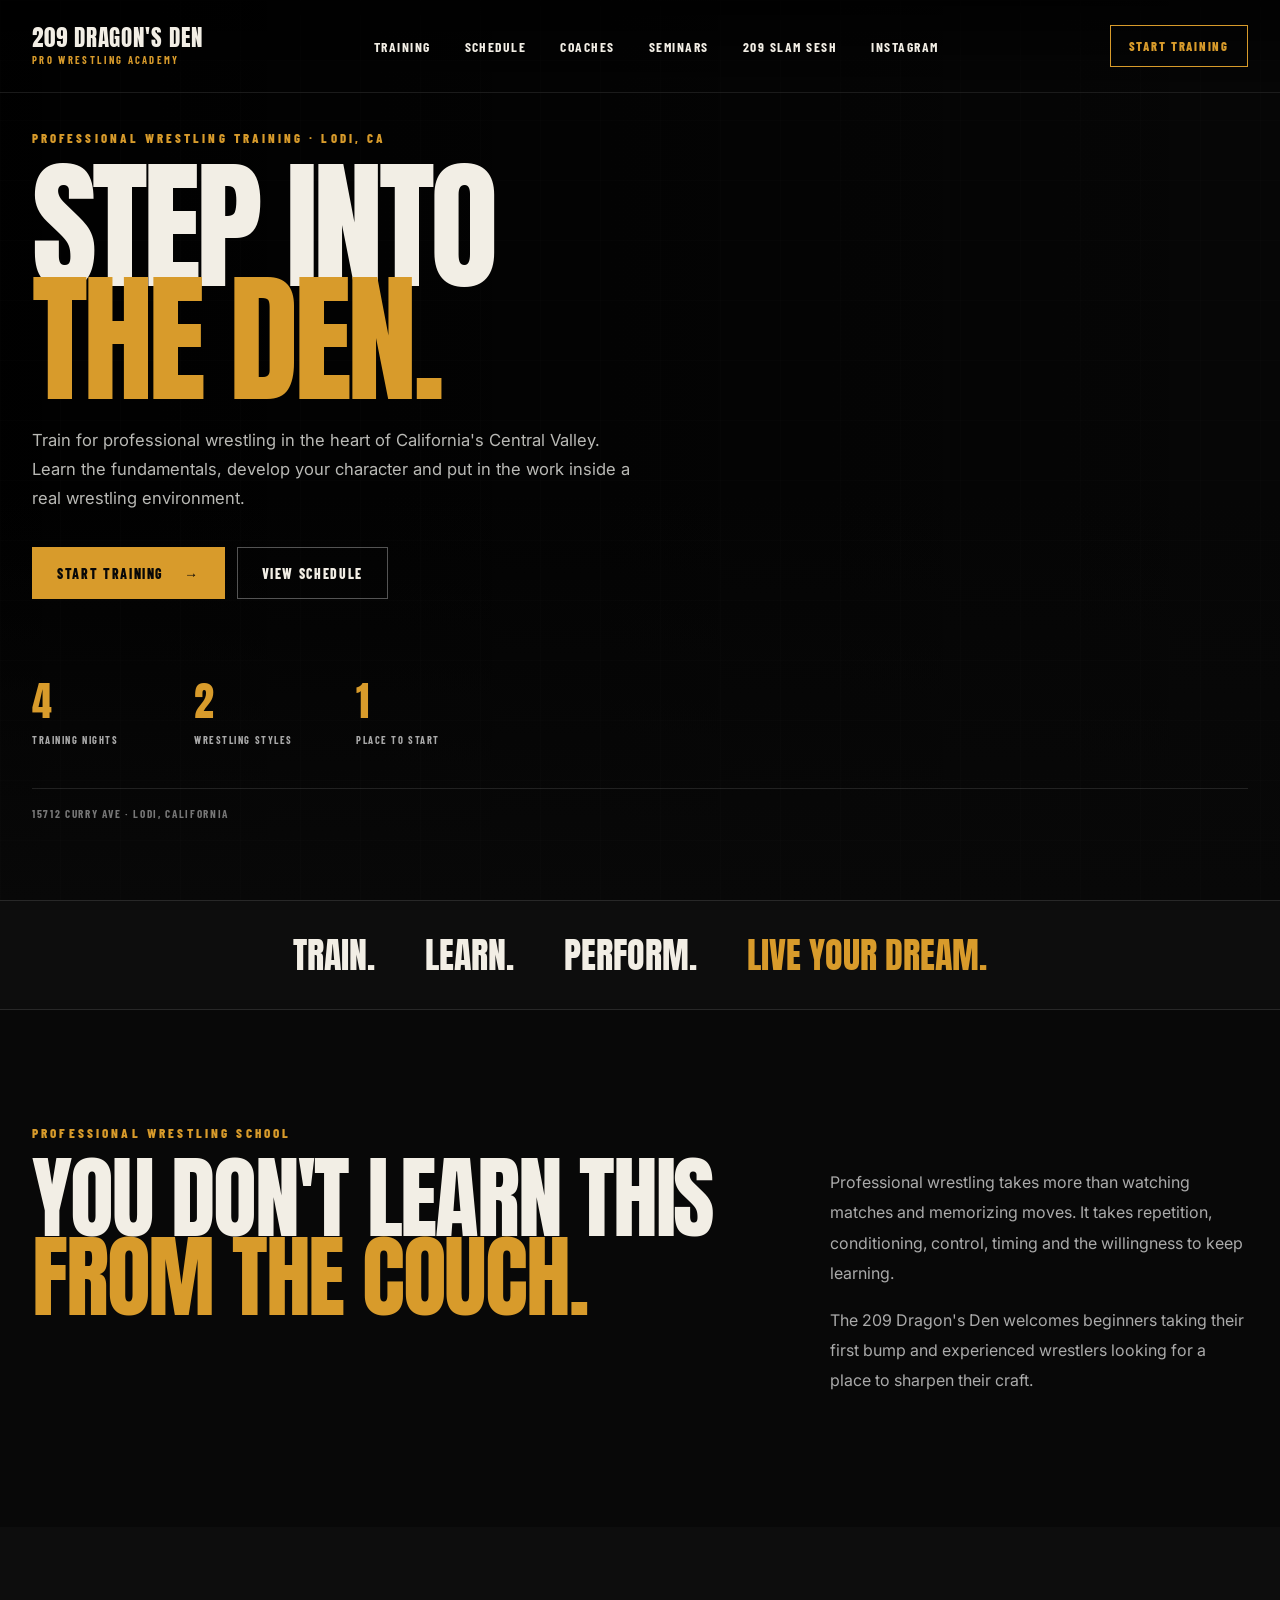
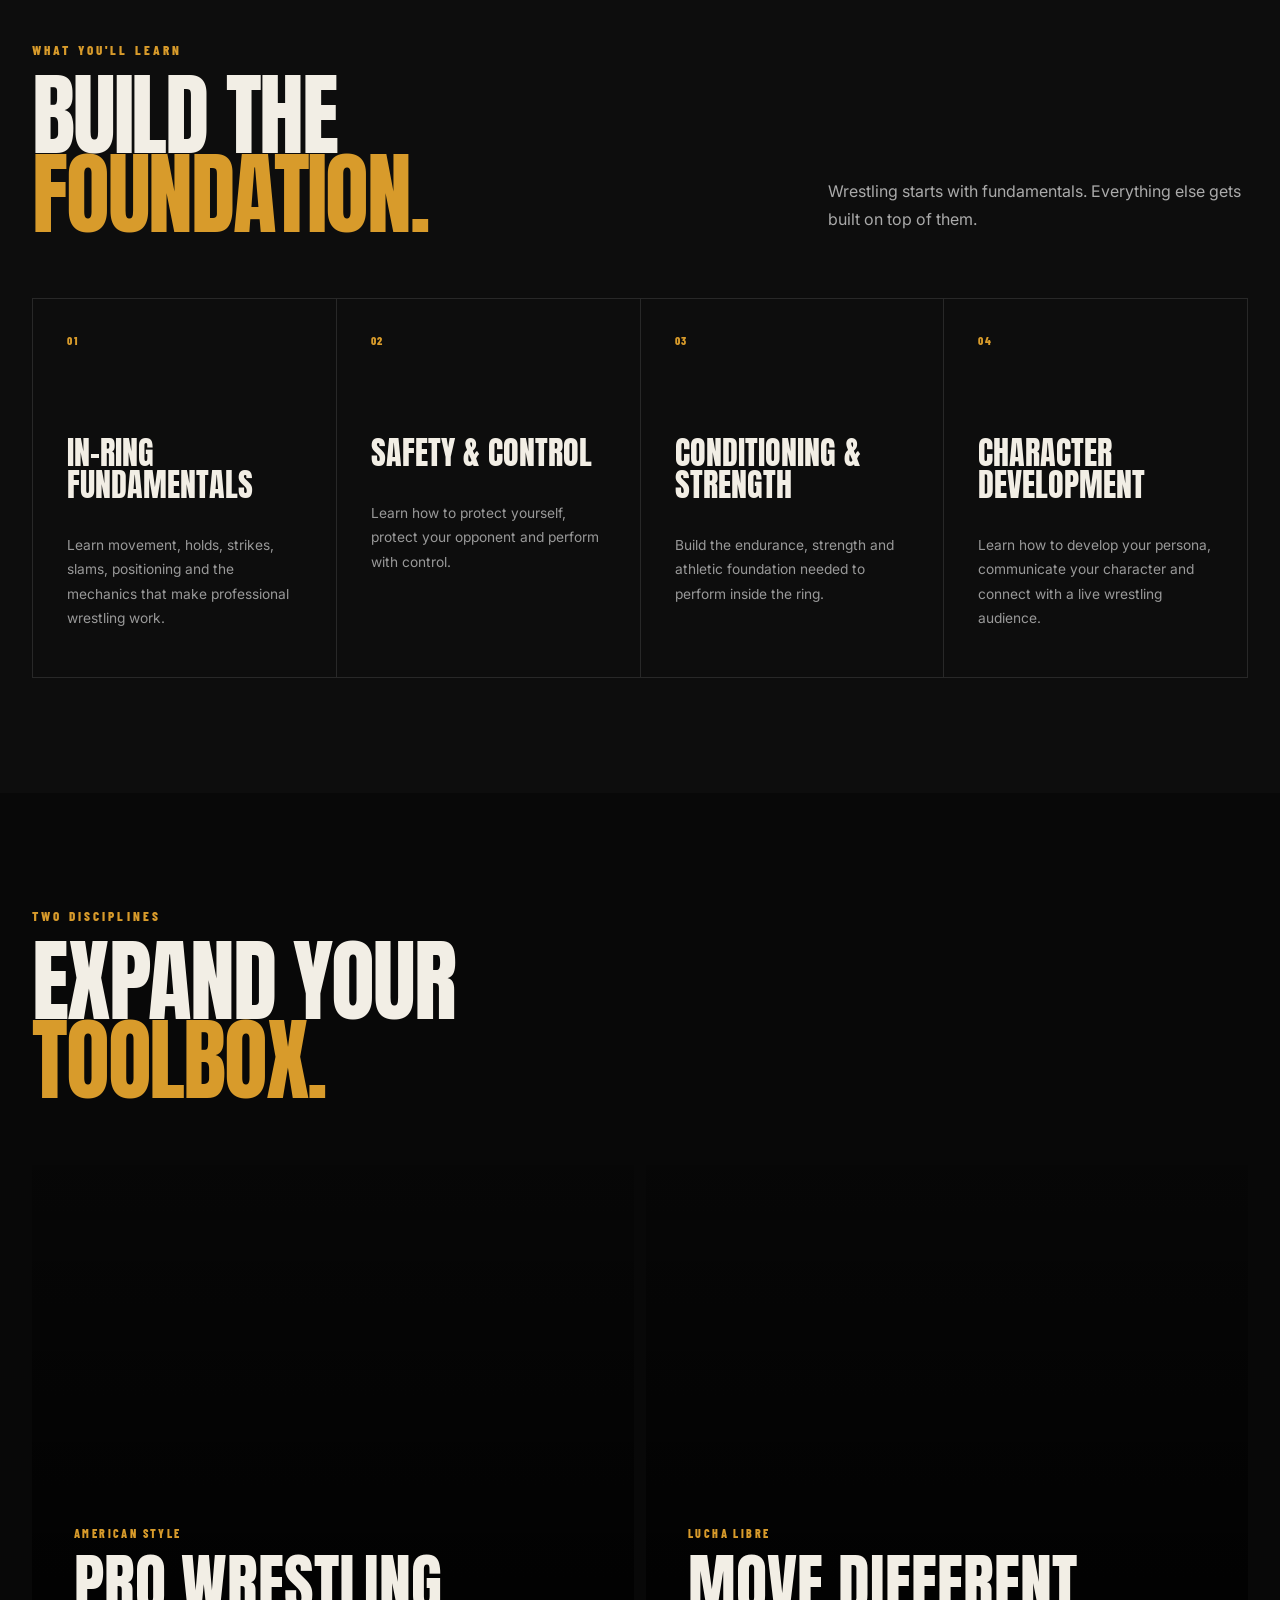
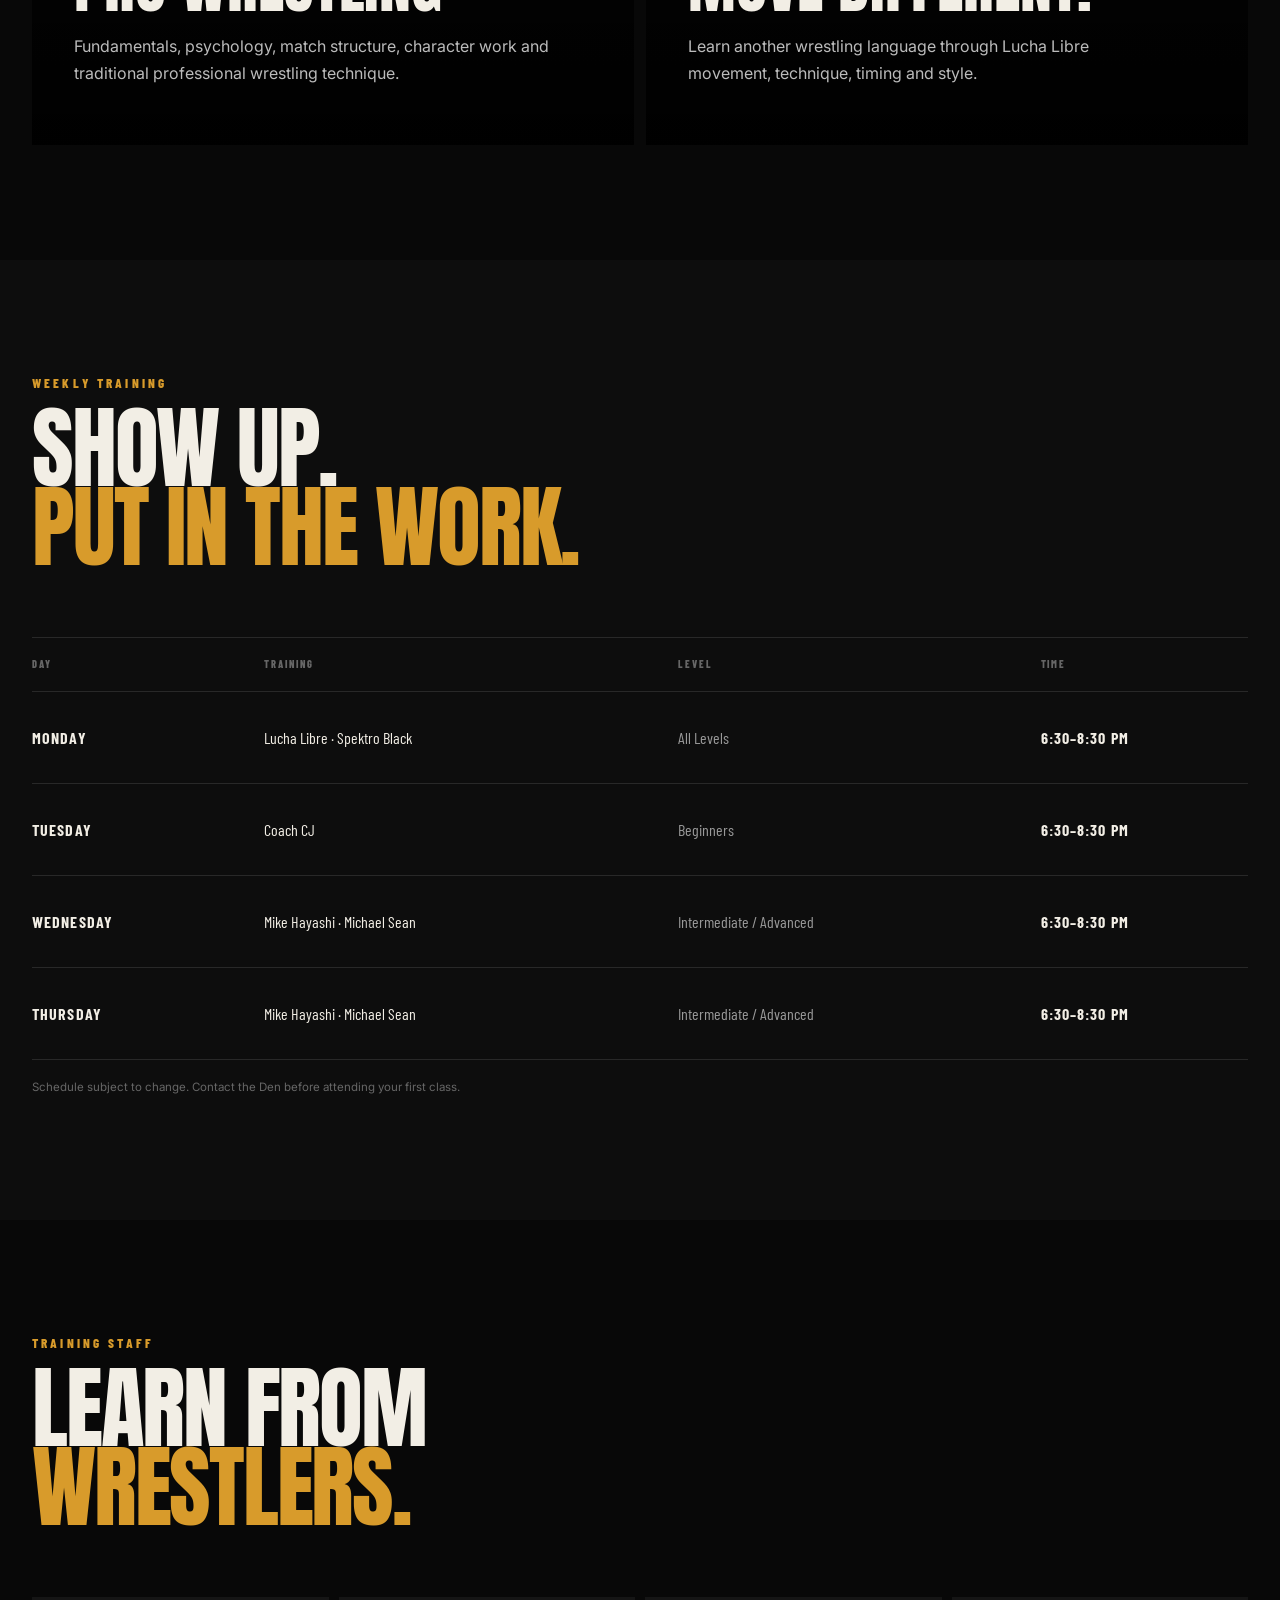
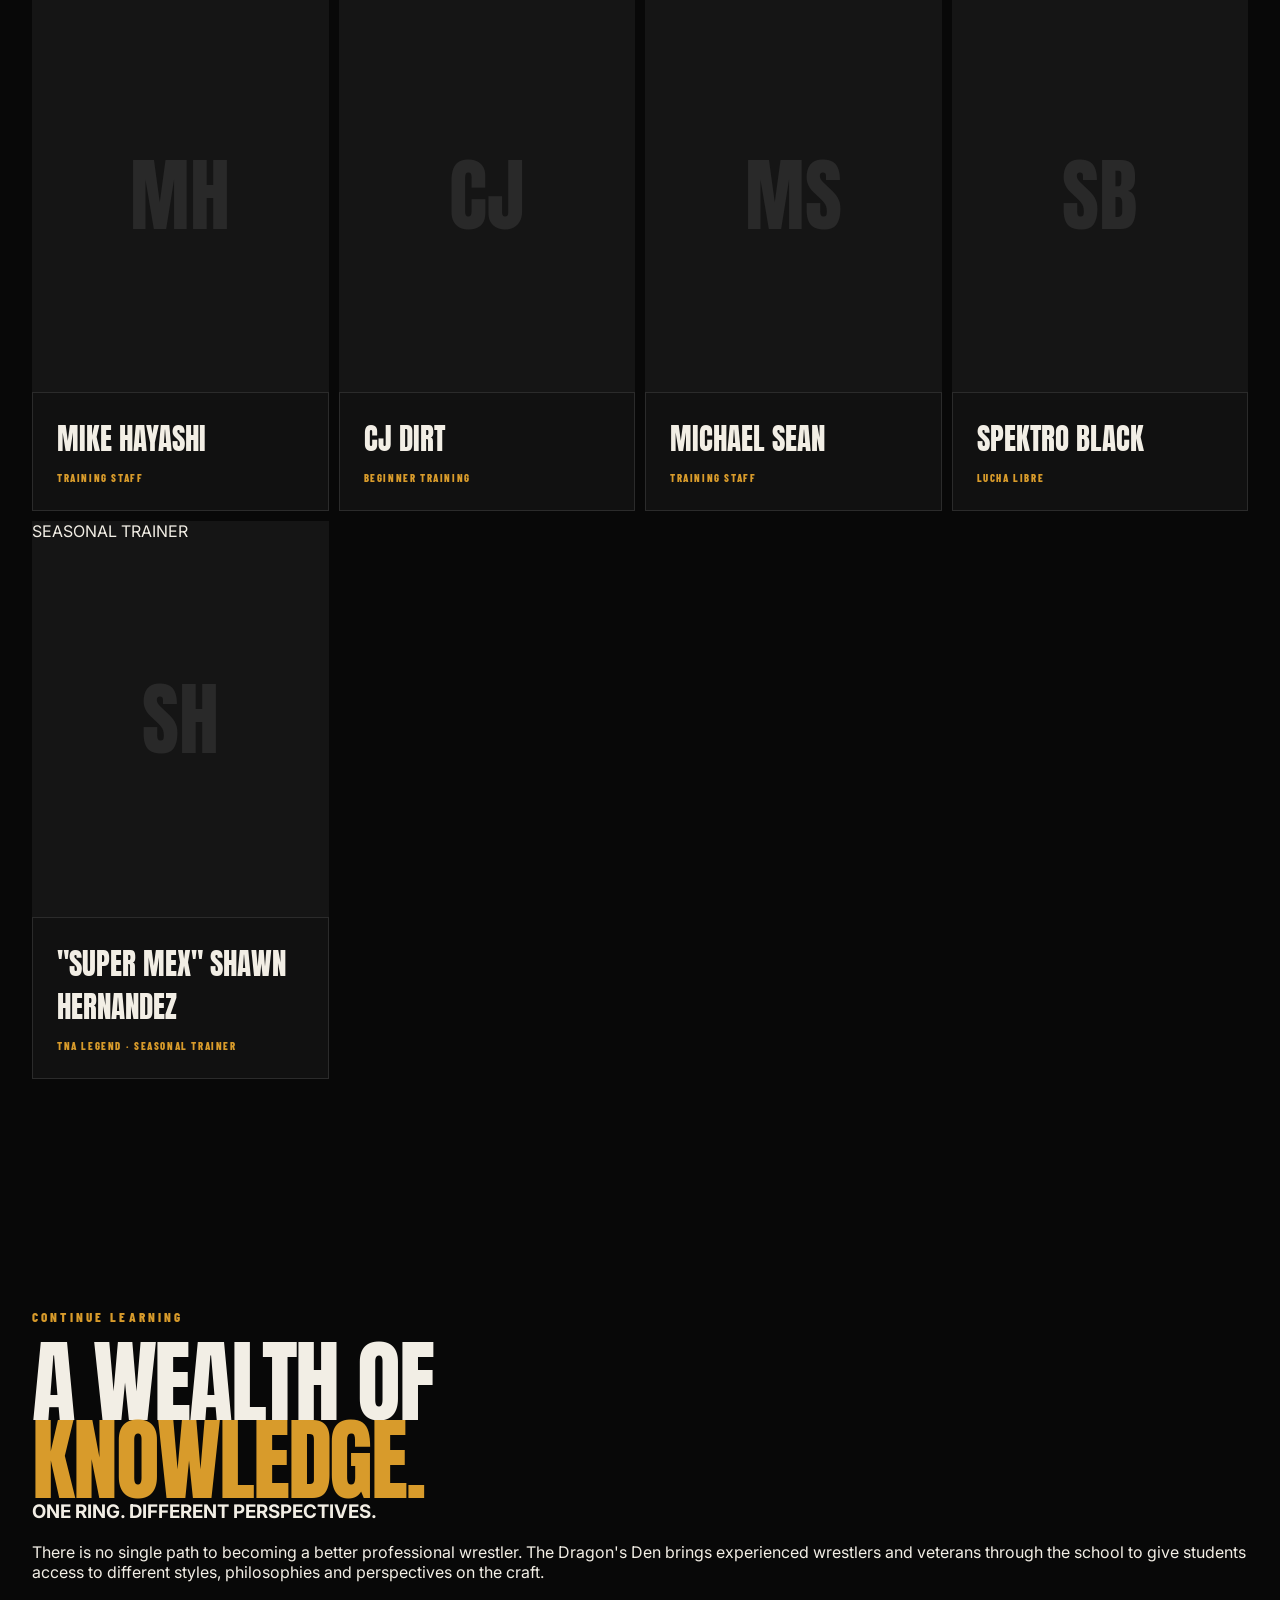
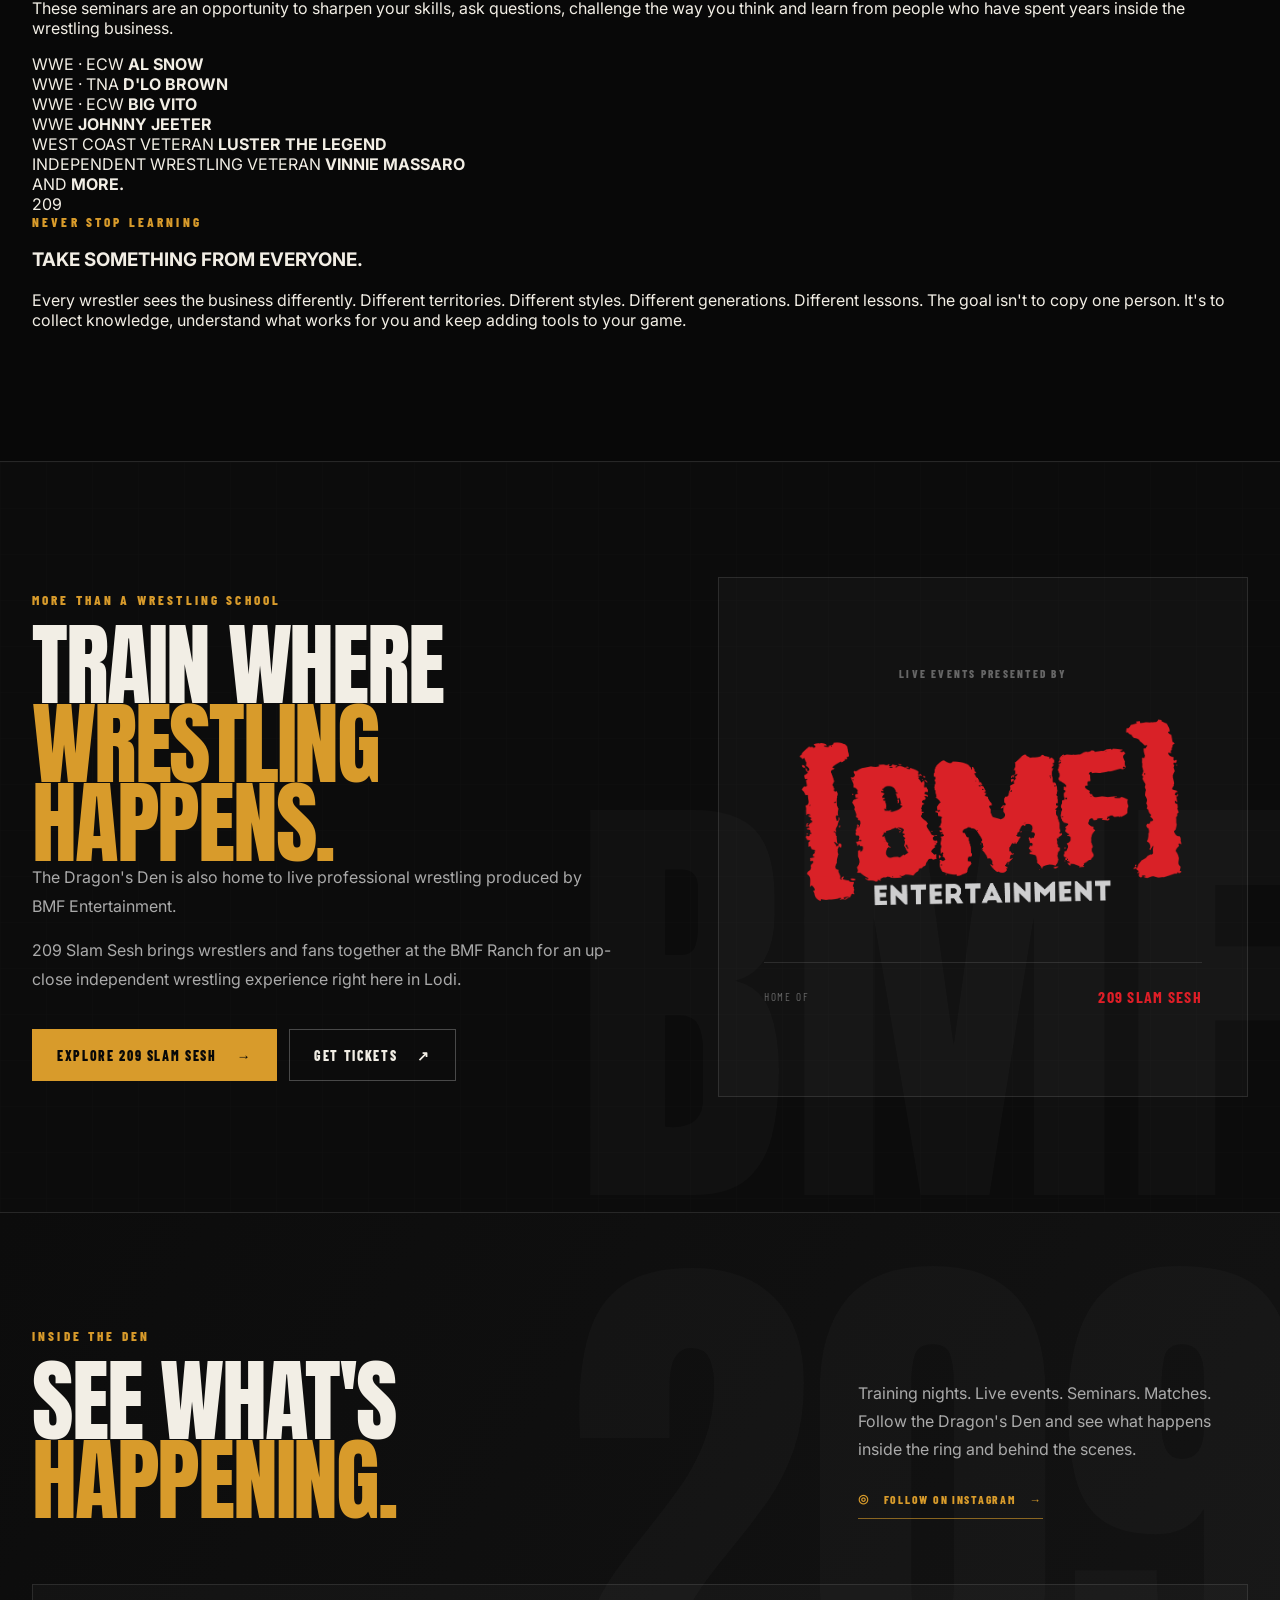
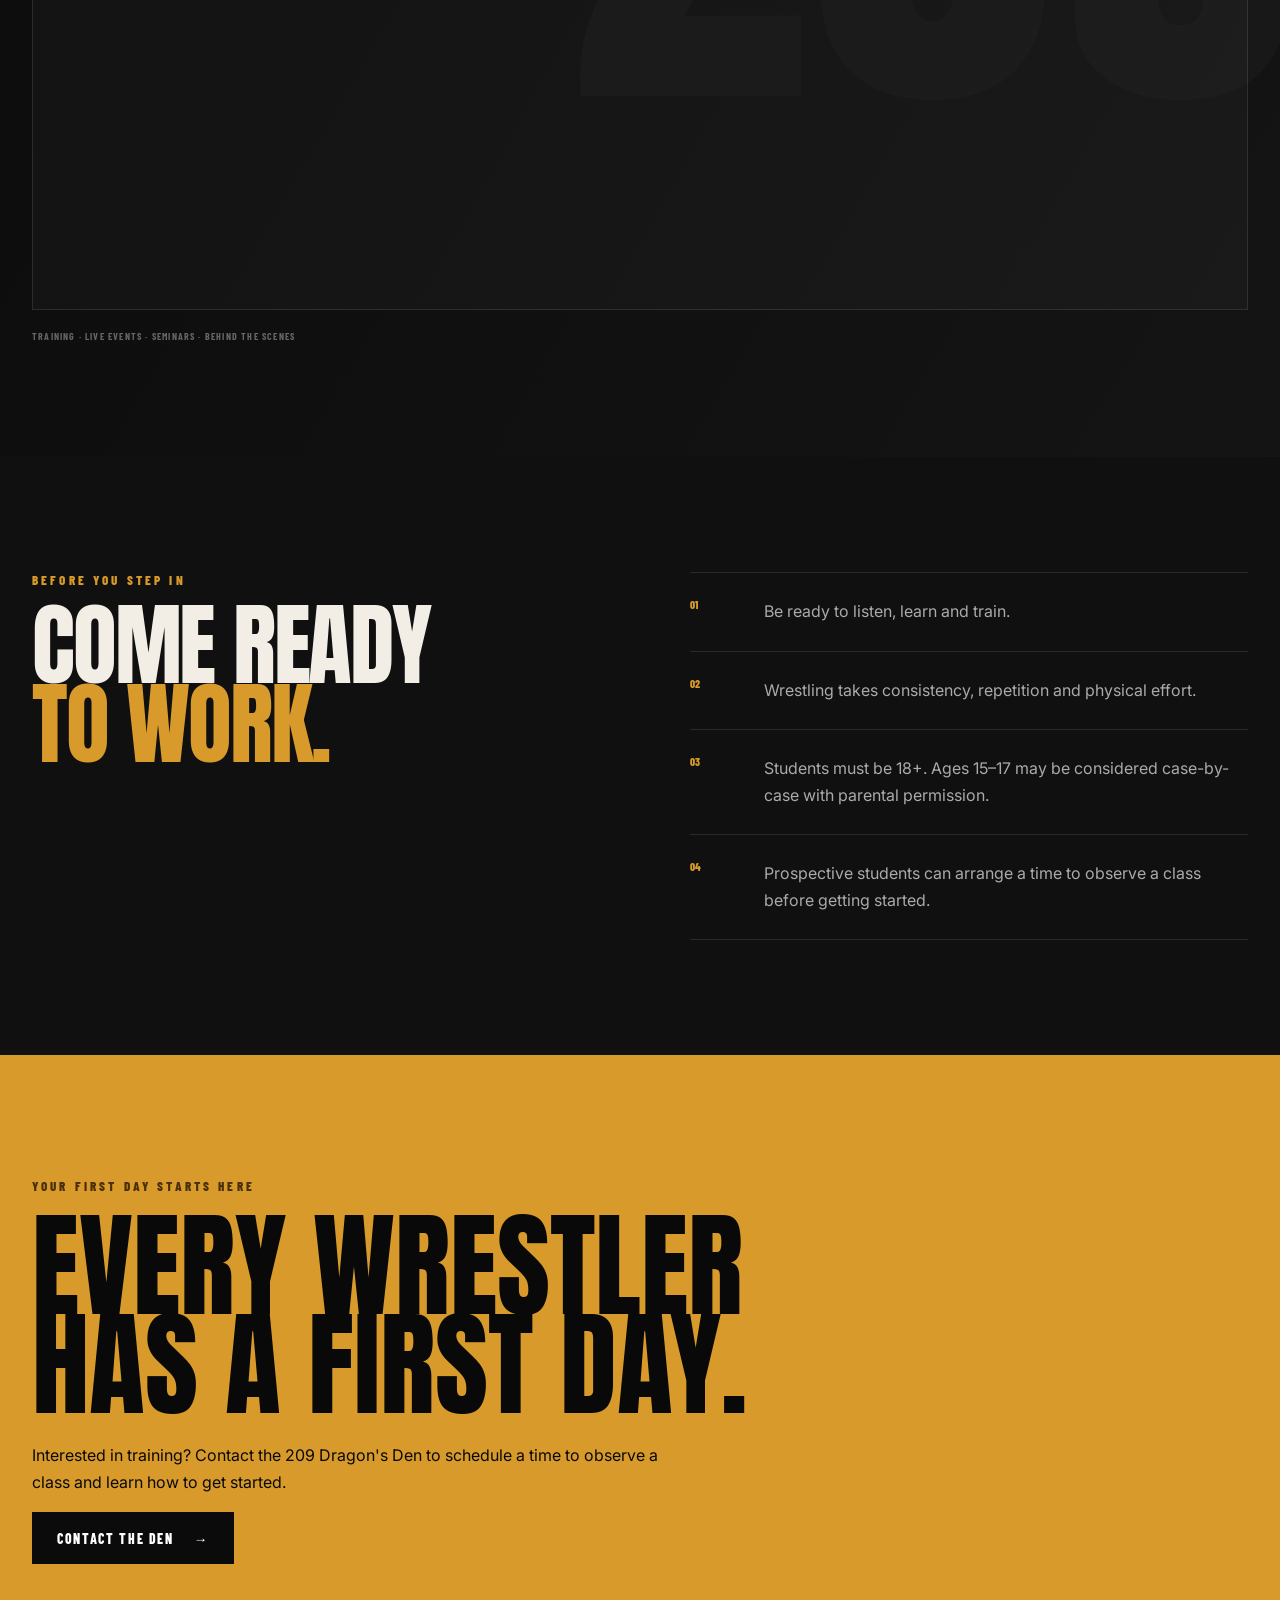
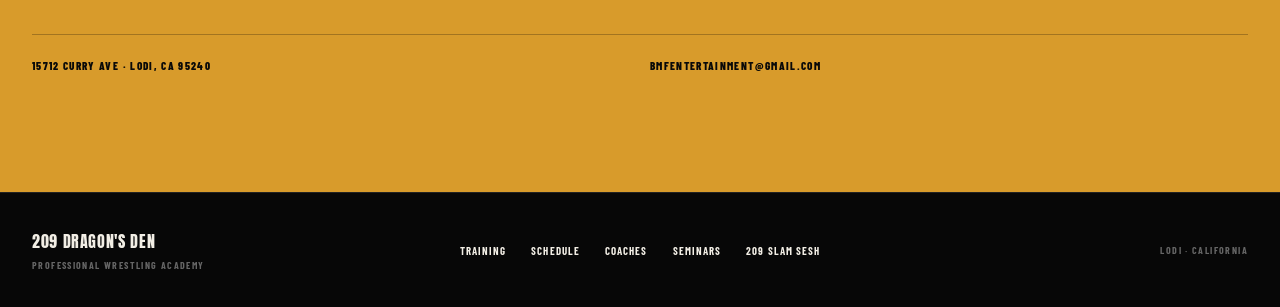
==== commit 04e40384: "Update index.html Added Shawn" ====
--- a/index.html
+++ b/index.html
@@ -12,7 +12,7 @@
 
     <meta
         name="description"
-        content="209 Dragon's Den is a professional wrestling training academy in Lodi, California offering American professional wrestling and Lucha Libre training."
+        content="209 Dragon's Den is a professional wrestling training academy in Lodi, California offering American professional wrestling, Lucha Libre training, veteran seminars and live wrestling opportunities."
     >
 
     <title>
@@ -86,6 +86,10 @@
 
                 <a href="#coaches">
                     Coaches
+                </a>
+
+                <a href="#seminars">
+                    Seminars
                 </a>
 
                 <a href="shows.html">
@@ -870,7 +874,261 @@
                     </article>
 
 
-                </div>
+
+                    <article class="coach-card coach-card-featured">
+
+                        <div class="coach-image">
+
+                            <img
+                                src="assets/shawn-hernandez.jpg"
+                                alt="Shawn Hernandez"
+                                loading="lazy"
+                                onerror="this.style.display='none';"
+                            >
+
+                            <span class="coach-fallback">
+                                SH
+                            </span>
+
+                            <span class="coach-badge">
+                                SEASONAL TRAINER
+                            </span>
+
+                        </div>
+
+                        <div class="coach-info">
+
+                            <h3>
+                                "SUPER MEX" SHAWN HERNANDEZ
+                            </h3>
+
+                            <span>
+                                TNA LEGEND · SEASONAL TRAINER
+                            </span>
+
+                        </div>
+
+                    </article>
+
+
+                </div>
+
+            </div>
+
+        </section>
+
+
+
+        <!-- =================================================
+             SEMINARS
+        ================================================== -->
+
+        <section
+            class="section seminars-section"
+            id="seminars"
+        >
+
+            <div class="container">
+
+
+                <div class="seminars-heading">
+
+                    <div>
+
+                        <p class="section-kicker">
+                            CONTINUE LEARNING
+                        </p>
+
+                        <h2 class="section-title">
+
+                            A WEALTH OF
+                            <span>
+                                KNOWLEDGE.
+                            </span>
+
+                        </h2>
+
+                    </div>
+
+
+                    <div class="seminars-intro">
+
+                        <h3>
+                            ONE RING. DIFFERENT PERSPECTIVES.
+                        </h3>
+
+                        <p>
+
+                            There is no single path to becoming
+                            a better professional wrestler.
+
+                            The Dragon's Den brings experienced
+                            wrestlers and veterans through the
+                            school to give students access to
+                            different styles, philosophies and
+                            perspectives on the craft.
+
+                        </p>
+
+                        <p>
+
+                            These seminars are an opportunity to
+                            sharpen your skills, ask questions,
+                            challenge the way you think and learn
+                            from people who have spent years
+                            inside the wrestling business.
+
+                        </p>
+
+                    </div>
+
+                </div>
+
+
+
+                <div class="seminar-names">
+
+
+                    <article class="seminar-name">
+
+                        <span>
+                            WWE · ECW
+                        </span>
+
+                        <strong>
+                            AL SNOW
+                        </strong>
+
+                    </article>
+
+
+                    <article class="seminar-name">
+
+                        <span>
+                            WWE · TNA
+                        </span>
+
+                        <strong>
+                            D'LO BROWN
+                        </strong>
+
+                    </article>
+
+
+                    <article class="seminar-name">
+
+                        <span>
+                            WWE · ECW
+                        </span>
+
+                        <strong>
+                            BIG VITO
+                        </strong>
+
+                    </article>
+
+
+                    <article class="seminar-name">
+
+                        <span>
+                            WWE
+                        </span>
+
+                        <strong>
+                            JOHNNY JEETER
+                        </strong>
+
+                    </article>
+
+
+                    <article class="seminar-name">
+
+                        <span>
+                            WEST COAST VETERAN
+                        </span>
+
+                        <strong>
+                            LUSTER THE LEGEND
+                        </strong>
+
+                    </article>
+
+
+                    <article class="seminar-name">
+
+                        <span>
+                            INDEPENDENT WRESTLING VETERAN
+                        </span>
+
+                        <strong>
+                            VINNIE MASSARO
+                        </strong>
+
+                    </article>
+
+
+                    <article class="seminar-name seminar-more">
+
+                        <span>
+                            AND
+                        </span>
+
+                        <strong>
+                            MORE.
+                        </strong>
+
+                    </article>
+
+
+                </div>
+
+
+
+                <div class="seminar-philosophy">
+
+
+                    <span class="seminar-philosophy-number">
+                        209
+                    </span>
+
+
+                    <div>
+
+                        <p class="section-kicker">
+                            NEVER STOP LEARNING
+                        </p>
+
+                        <h3>
+
+                            TAKE SOMETHING
+                            <span>
+                                FROM EVERYONE.
+                            </span>
+
+                        </h3>
+
+
+                        <p>
+
+                            Every wrestler sees the business
+                            differently.
+
+                            Different territories. Different styles.
+                            Different generations. Different lessons.
+
+                            The goal isn't to copy one person.
+
+                            It's to collect knowledge, understand
+                            what works for you and keep adding
+                            tools to your game.
+
+                        </p>
+
+                    </div>
+
+
+                </div>
+
 
             </div>
 
@@ -1308,6 +1566,10 @@
                     COACHES
                 </a>
 
+                <a href="#seminars">
+                    SEMINARS
+                </a>
+
                 <a href="shows.html">
                     209 SLAM SESH
                 </a>
--- a/style.css
+++ b/style.css
@@ -1,220 +1,273 @@
-/* =========================================================
-   209 DRAGON'S DEN
-   PROFESSIONAL WRESTLING ACADEMY
-========================================================= */
-
-
 /* =========================================================
    ROOT
 ========================================================= */
 
 :root {
 
-    --black: #0b0b0b;
-    --black-soft: #111111;
-    --charcoal: #171717;
-    --charcoal-light: #202020;
-
-    --cream: #eee9df;
-    --cream-dark: #d5cec1;
-
-    --gold: #c89a43;
-    --gold-light: #e2b85f;
-    --gold-dark: #8e692b;
-
-    --red: #9c2c22;
-
-    --white: #ffffff;
-
-    --border-dark: rgba(255, 255, 255, 0.12);
-    --border-light: rgba(0, 0, 0, 0.16);
-
-    --font-display: "Anton", Impact, sans-serif;
-    --font-condensed: "Barlow Condensed", Arial, sans-serif;
-    --font-body: "Inter", Arial, sans-serif;
-
-    --container: 1240px;
-
-}
+    --black: #080808;
+
+    --charcoal: #101010;
+
+    --charcoal-light: #171717;
+
+    --cream: #f2eee5;
+
+    --muted: #aaa69d;
+
+    --gold: #d89b2b;
+
+    --gold-dark: #8d621c;
+
+    --red: #df1e27;
+
+    --red-dark: #a60d14;
+
+    --line:
+        rgba(255, 255, 255, 0.11);
+
+    --container:
+        1480px;
+
+}
+
 
 
 /* =========================================================
    RESET
 ========================================================= */
 
-*,
-*::before,
-*::after {
+* {
+
     box-sizing: border-box;
+
 }
 
 
 html {
+
     scroll-behavior: smooth;
+
 }
 
 
 body {
+
     margin: 0;
 
-    background: var(--black);
-    color: var(--cream);
-
-    font-family: var(--font-body);
+    background:
+        var(--black);
+
+    color:
+        var(--cream);
+
+    font-family:
+        "Inter",
+        sans-serif;
 
     overflow-x: hidden;
+
 }
 
 
 img {
+
     display: block;
 
-    width: 100%;
     max-width: 100%;
+
 }
 
 
 a {
+
     color: inherit;
+
     text-decoration: none;
+
 }
 
 
 button,
-input,
-textarea,
-select {
-    font: inherit;
-}
+a {
+
+    -webkit-tap-highlight-color:
+        transparent;
+
+}
+
+
+.container {
+
+    width:
+        min(
+            calc(100% - 64px),
+            var(--container)
+        );
+
+    margin-inline:
+        auto;
+
+}
+
 
 
 /* =========================================================
-   GLOBAL
+   TYPOGRAPHY
 ========================================================= */
 
-.container {
-
-    width: min(
-        calc(100% - 48px),
-        var(--container)
-    );
-
-    margin-inline: auto;
+h1,
+h2,
+h3,
+p {
+
+    margin-top: 0;
 
 }
 
 
 .section {
+
     position: relative;
 
-    padding: 120px 0;
-}
-
-
-.section-kicker {
-
-    margin: 0 0 18px;
-
-    color: var(--gold);
-
-    font-family: var(--font-condensed);
-
-    font-size: 0.83rem;
-    font-weight: 800;
-
-    letter-spacing: 0.18em;
-
-    text-transform: uppercase;
+    padding:
+        115px
+        0;
+
+}
+
+
+.section-dark {
+
+    background:
+        #0d0d0d;
+
+}
+
+
+.section-kicker,
+.show-kicker {
+
+    margin-bottom:
+        18px;
+
+    font-family:
+        "Barlow Condensed",
+        sans-serif;
+
+    font-size:
+        0.82rem;
+
+    font-weight:
+        800;
+
+    letter-spacing:
+        0.24em;
+
+    color:
+        var(--gold);
+
+}
+
+
+.show-kicker {
+
+    color:
+        var(--red);
 
 }
 
 
 .section-title {
 
-    margin: 0;
-
-    color: var(--cream);
-
-    font-family: var(--font-display);
-
-    font-size: clamp(
-        3.2rem,
-        6vw,
-        6.5rem
-    );
-
-    font-weight: 400;
-
-    line-height: 0.88;
-
-    letter-spacing: -0.025em;
-
-    text-transform: uppercase;
+    max-width:
+        840px;
+
+    margin-bottom:
+        0;
+
+    font-family:
+        "Anton",
+        sans-serif;
+
+    font-size:
+        clamp(
+            4rem,
+            7vw,
+            7.5rem
+        );
+
+    font-weight:
+        400;
+
+    line-height:
+        0.88;
+
+    letter-spacing:
+        -0.025em;
+
+    text-transform:
+        uppercase;
 
 }
 
 
 .section-title span {
 
-    display: block;
-
-    color: var(--gold);
-
-}
-
-
-.section-heading-row {
-
-    display: grid;
+    display:
+        block;
+
+    color:
+        var(--gold);
+
+}
+
+
+.section-title span.red-text,
+.red-text {
+
+    color:
+        var(--red);
+
+}
+
+
+.section-heading {
+
+    display:
+        grid;
 
     grid-template-columns:
-        minmax(0, 1fr)
-        380px;
-
-    align-items: end;
-
-    gap: 80px;
-
-    margin-bottom: 72px;
-
-}
-
-
-.section-summary {
-
-    margin: 0 0 4px;
-
-    color:
-        rgba(
-            238,
-            233,
-            223,
-            0.68
-        );
-
-    font-size: 1rem;
-
-    line-height: 1.75;
-
-}
-
-
-.site-noise {
-
-    position: fixed;
-
-    inset: 0;
-
-    z-index: 9999;
-
-    pointer-events: none;
-
-    opacity: 0.035;
-
-    background-image:
-        url("data:image/svg+xml,%3Csvg viewBox='0 0 180 180' xmlns='http://www.w3.org/2000/svg'%3E%3Cfilter id='noiseFilter'%3E%3CfeTurbulence type='fractalNoise' baseFrequency='.85' numOctaves='4' stitchTiles='stitch'/%3E%3C/filter%3E%3Crect width='100%25' height='100%25' filter='url(%23noiseFilter)' opacity='.7'/%3E%3C/svg%3E");
-
-}
+        1fr
+        420px;
+
+    align-items:
+        end;
+
+    gap:
+        70px;
+
+    margin-bottom:
+        65px;
+
+}
+
+
+.section-heading-copy {
+
+    margin:
+        0;
+
+    color:
+        #aaa;
+
+    font-size:
+        1rem;
+
+    line-height:
+        1.75;
+
+}
+
 
 
 /* =========================================================
@@ -223,2008 +276,1706 @@
 
 .site-header {
 
-    position: absolute;
-
-    top: 0;
-    left: 0;
-
-    z-index: 50;
-
-    width: 100%;
+    position:
+        absolute;
+
+    z-index:
+        100;
+
+    top:
+        0;
+
+    left:
+        0;
+
+    width:
+        100%;
 
     border-bottom:
-        1px solid
-        rgba(255, 255, 255, 0.14);
-
-}
-
-
-.header-inner {
-
-    width:
-        min(
-            calc(100% - 48px),
-            1420px
-        );
-
-    min-height: 92px;
-
-    margin-inline: auto;
-
-    display: flex;
-
-    align-items: center;
-    justify-content: space-between;
-
-    gap: 40px;
-
-}
-
-
-.brand {
-
-    flex-shrink: 0;
-
-    display: flex;
-
-    align-items: center;
-
-    gap: 14px;
-
-}
-
-
-.brand-mark {
-
-    width: 52px;
-    height: 52px;
-
-    border: 2px solid var(--gold);
-
-    display: grid;
-
-    place-items: center;
-
-    transform: rotate(-3deg);
-
-}
-
-
-.brand-mark span {
-
-    font-family: var(--font-display);
-
-    color: var(--gold);
-
-    font-size: 1.35rem;
-
-    transform: rotate(3deg);
-
-}
-
-
-.brand-copy {
-
-    display: flex;
-
-    flex-direction: column;
-
-}
-
-
-.brand-copy strong {
-
-    font-family: var(--font-condensed);
-
-    font-size: 1.2rem;
-    font-weight: 900;
-
-    letter-spacing: 0.06em;
-
-}
-
-
-.brand-copy small {
-
-    margin-top: 2px;
-
-    color:
-        rgba(
-            255,
-            255,
-            255,
-            0.58
-        );
-
-    font-family: var(--font-condensed);
-
-    font-size: 0.68rem;
-    font-weight: 700;
-
-    letter-spacing: 0.14em;
-
-}
-
-
-.desktop-nav {
-
-    display: flex;
-
-    align-items: center;
-
-    gap: 32px;
-
-}
-
-
-.desktop-nav a {
-
-    position: relative;
-
-    font-family: var(--font-condensed);
-
-    font-size: 0.82rem;
-    font-weight: 700;
-
-    letter-spacing: 0.1em;
-
-    text-transform: uppercase;
-
-}
-
-
-.desktop-nav a::after {
-
-    content: "";
-
-    position: absolute;
-
-    left: 0;
-    bottom: -8px;
-
-    width: 0;
-    height: 2px;
-
-    background: var(--gold);
-
-    transition:
-        width
-        180ms
-        ease;
-
-}
-
-
-.desktop-nav a:hover::after {
-    width: 100%;
-}
-
-
-.header-cta {
-
-    flex-shrink: 0;
-
-    padding: 14px 19px;
-
-    background: var(--gold);
-
-    color: var(--black);
-
-    font-family: var(--font-condensed);
-
-    font-size: 0.8rem;
-    font-weight: 900;
-
-    letter-spacing: 0.12em;
-
-    text-transform: uppercase;
-
-    transition:
-        background
-        180ms
-        ease,
-
-        color
-        180ms
-        ease;
-
-}
-
-
-.header-cta:hover {
-    background: var(--cream);
-}
-
-
-/* =========================================================
-   HERO
-========================================================= */
-
-.hero {
-
-    position: relative;
-
-    min-height: 860px;
-
-    height: 100vh;
-
-    display: flex;
-
-    align-items: center;
-
-    overflow: hidden;
-
-    background: var(--black);
-
-}
-
-
-.hero-bg {
-
-    position: absolute;
-
-    inset: 0;
-
-    background-image:
-        url("assets/dragons-den-hero.jpg");
-
-    background-size: cover;
-
-    background-position:
-        center 34%;
-
-    transform:
-        scale(1.02);
-
-}
-
-
-.hero-overlay {
-
-    position: absolute;
-
-    inset: 0;
-
-    background:
-
-        linear-gradient(
-            90deg,
-            rgba(8,8,8,0.97) 0%,
-            rgba(8,8,8,0.85) 35%,
-            rgba(8,8,8,0.42) 67%,
-            rgba(8,8,8,0.68) 100%
-        ),
-
-        linear-gradient(
-            0deg,
-            rgba(8,8,8,0.92) 0%,
-            rgba(8,8,8,0) 44%
-        );
-
-}
-
-
-.hero-grid-overlay {
-
-    position: absolute;
-
-    inset: 0;
-
-    opacity: 0.13;
-
-    background-image:
-
-        linear-gradient(
-            rgba(255,255,255,.08)
-            1px,
-            transparent
-            1px
-        ),
-
-        linear-gradient(
-            90deg,
-            rgba(255,255,255,.08)
-            1px,
-            transparent
-            1px
-        );
-
-    background-size:
-        90px 90px;
-
-}
-
-
-.hero-content {
-
-    position: relative;
-
-    z-index: 3;
-
-    padding-top: 90px;
-
-}
-
-
-.hero-eyebrow {
-
-    margin-bottom: 22px;
-
-    display: flex;
-
-    align-items: center;
-
-    gap: 14px;
-
-    color: var(--gold);
-
-    font-family: var(--font-condensed);
-
-    font-size: 0.78rem;
-    font-weight: 800;
-
-    letter-spacing: 0.18em;
-
-}
-
-
-.eyebrow-line {
-
-    width: 48px;
-    height: 2px;
-
-    flex-shrink: 0;
-
-    background: var(--gold);
-
-}
-
-
-.hero-title {
-
-    margin: 0;
-
-    display: flex;
-
-    flex-direction: column;
-
-    font-family: var(--font-display);
-
-    font-weight: 400;
-
-    text-transform: uppercase;
-
-}
-
-
-.hero-title-small {
-
-    margin-bottom: -6px;
-
-    color: var(--cream);
-
-    font-family: var(--font-condensed);
-
-    font-size:
-        clamp(
-            3rem,
-            6vw,
-            6rem
-        );
-
-    font-weight: 800;
-
-    line-height: 1;
-
-    letter-spacing: -0.03em;
-
-}
-
-
-.hero-title-main {
-
-    color: var(--cream);
-
-    font-size:
-        clamp(
-            6rem,
-            13vw,
-            12rem
-        );
-
-    line-height: 0.82;
-
-    letter-spacing: -0.04em;
-
-    text-shadow:
-        5px
-        5px
-        0
-        rgba(0, 0, 0, 0.45);
-
-}
-
-
-.hero-description {
-
-    max-width: 610px;
-
-    margin:
-        34px
-        0
-        0;
-
-    color:
-        rgba(
-            238,
-            233,
-            223,
-            0.78
-        );
-
-    font-size:
-        clamp(
-            1rem,
-            1.6vw,
-            1.18rem
-        );
-
-    line-height: 1.75;
-
-}
-
-
-.hero-actions {
-
-    margin-top: 38px;
-
-    display: flex;
-
-    flex-wrap: wrap;
-
-    gap: 12px;
-
-}
-
-
-.btn {
-
-    min-height: 57px;
-
-    padding:
-        0
-        25px;
-
-    display: inline-flex;
-
-    align-items: center;
-    justify-content: center;
-
-    gap: 22px;
-
-    font-family: var(--font-condensed);
-
-    font-size: 0.84rem;
-    font-weight: 900;
-
-    letter-spacing: 0.12em;
-
-    text-transform: uppercase;
-
-    transition:
-
-        transform
-        160ms
-        ease,
-
-        background
-        160ms
-        ease,
-
-        color
-        160ms
-        ease,
-
-        border-color
-        160ms
-        ease;
-
-}
-
-
-.btn:hover {
-
-    transform:
-        translateY(-2px);
-
-}
-
-
-.btn-primary {
-
-    background: var(--gold);
-
-    color: var(--black);
-
-    border:
-        1px solid
-        var(--gold);
-
-}
-
-
-.btn-primary:hover {
-
-    background:
-        var(--cream);
-
-    border-color:
-        var(--cream);
-
-}
-
-
-.btn-secondary {
-
-    color: var(--cream);
-
-    border:
         1px solid
         rgba(
             255,
             255,
             255,
-            0.33
-        );
-
-}
-
-
-.btn-secondary:hover {
+            0.1
+        );
+
+    background:
+        linear-gradient(
+            to bottom,
+            rgba(
+                0,
+                0,
+                0,
+                0.75
+            ),
+            transparent
+        );
+
+}
+
+
+.header-inner {
+
+    width:
+        min(
+            calc(100% - 64px),
+            1580px
+        );
+
+    min-height:
+        92px;
+
+    margin-inline:
+        auto;
+
+    display:
+        flex;
+
+    align-items:
+        center;
+
+    justify-content:
+        space-between;
+
+    gap:
+        30px;
+
+}
+
+
+.brand {
+
+    display:
+        flex;
+
+    flex-direction:
+        column;
+
+    line-height:
+        1;
+
+}
+
+
+.brand-main {
+
+    font-family:
+        "Anton",
+        sans-serif;
+
+    font-size:
+        1.45rem;
+
+    letter-spacing:
+        0.04em;
+
+}
+
+
+.brand-small {
+
+    margin-top:
+        6px;
+
+    font-family:
+        "Barlow Condensed",
+        sans-serif;
+
+    font-size:
+        0.66rem;
+
+    font-weight:
+        700;
+
+    letter-spacing:
+        0.22em;
+
+    color:
+        var(--gold);
+
+}
+
+
+.desktop-nav {
+
+    display:
+        flex;
+
+    align-items:
+        center;
+
+    gap:
+        34px;
+
+    font-family:
+        "Barlow Condensed",
+        sans-serif;
+
+    font-size:
+        0.85rem;
+
+    font-weight:
+        700;
+
+    letter-spacing:
+        0.11em;
+
+    text-transform:
+        uppercase;
+
+}
+
+
+.desktop-nav a {
+
+    transition:
+        color
+        180ms
+        ease;
+
+}
+
+
+.desktop-nav a:hover {
+
+    color:
+        var(--gold);
+
+}
+
+
+.header-cta {
+
+    padding:
+        13px
+        18px;
+
+    border:
+        1px solid
+        var(--gold);
+
+    color:
+        var(--gold);
+
+    font-family:
+        "Barlow Condensed",
+        sans-serif;
+
+    font-size:
+        0.78rem;
+
+    font-weight:
+        800;
+
+    letter-spacing:
+        0.14em;
+
+    transition:
+        180ms
+        ease;
+
+}
+
+
+.header-cta:hover {
+
+    background:
+        var(--gold);
+
+    color:
+        #000;
+
+}
+
+
+.ticket-header-cta {
 
     border-color:
+        var(--red);
+
+    color:
+        #fff;
+
+    background:
+        var(--red);
+
+}
+
+
+.ticket-header-cta:hover {
+
+    background:
+        #fff;
+
+    border-color:
+        #fff;
+
+    color:
+        #000;
+
+}
+
+
+
+/* =========================================================
+   BUTTONS
+========================================================= */
+
+.btn {
+
+    min-height:
+        52px;
+
+    padding:
+        0
+        24px;
+
+    display:
+        inline-flex;
+
+    align-items:
+        center;
+
+    justify-content:
+        center;
+
+    gap:
+        20px;
+
+    border:
+        1px solid
+        transparent;
+
+    font-family:
+        "Barlow Condensed",
+        sans-serif;
+
+    font-size:
+        0.86rem;
+
+    font-weight:
+        800;
+
+    letter-spacing:
+        0.12em;
+
+    text-transform:
+        uppercase;
+
+    transition:
+        transform
+        180ms
+        ease,
+        background
+        180ms
+        ease,
+        color
+        180ms
+        ease;
+
+}
+
+
+.btn:hover {
+
+    transform:
+        translateY(-2px);
+
+}
+
+
+.btn-primary {
+
+    background:
+        var(--gold);
+
+    color:
+        #080808;
+
+}
+
+
+.btn-primary:hover {
+
+    background:
         var(--cream);
+
+}
+
+
+.btn-ghost {
+
+    border-color:
+        rgba(
+            255,
+            255,
+            255,
+            0.32
+        );
+
+}
+
+
+.btn-ghost:hover {
+
+    background:
+        #fff;
+
+    color:
+        #000;
+
+}
+
+
+.btn-outline {
+
+    border-color:
+        rgba(
+            255,
+            255,
+            255,
+            0.25
+        );
+
+}
+
+
+.btn-outline:hover {
+
+    border-color:
+        #fff;
+
+    background:
+        #fff;
+
+    color:
+        #000;
+
+}
+
+
+.btn-red {
+
+    background:
+        var(--red);
+
+    color:
+        #fff;
+
+}
+
+
+.btn-red:hover {
+
+    background:
+        #fff;
+
+    color:
+        #000;
+
+}
+
+
+.btn-white {
+
+    background:
+        #fff;
+
+    color:
+        #000;
+
+}
+
+
+.btn-dark {
+
+    background:
+        #0b0b0b;
+
+    color:
+        #fff;
+
+}
+
+
+
+/* =========================================================
+   SCHOOL HERO
+========================================================= */
+
+.hero {
+
+    position:
+        relative;
+
+    min-height:
+        900px;
+
+    display:
+        flex;
+
+    align-items:
+        flex-end;
+
+    background:
+
+        linear-gradient(
+            90deg,
+            rgba(
+                0,
+                0,
+                0,
+                0.96
+            )
+            0%,
+
+            rgba(
+                0,
+                0,
+                0,
+                0.62
+            )
+            48%,
+
+            rgba(
+                0,
+                0,
+                0,
+                0.25
+            )
+            100%
+        ),
+
+        url(
+            "assets/dragons-den-hero.jpg"
+        );
+
+    background-size:
+        cover;
+
+    background-position:
+        center;
+
+}
+
+
+.hero-shade {
+
+    position:
+        absolute;
+
+    inset:
+        0;
+
+    background:
+        linear-gradient(
+            to top,
+            #080808
+            0%,
+            transparent
+            45%
+        );
+
+}
+
+
+.hero-grid {
+
+    position:
+        absolute;
+
+    inset:
+        0;
+
+    opacity:
+        0.12;
+
+    background-image:
+
+        linear-gradient(
+            rgba(
+                255,
+                255,
+                255,
+                0.08
+            )
+            1px,
+            transparent
+            1px
+        ),
+
+        linear-gradient(
+            90deg,
+            rgba(
+                255,
+                255,
+                255,
+                0.08
+            )
+            1px,
+            transparent
+            1px
+        );
+
+    background-size:
+        60px
+        60px;
+
+}
+
+
+.hero-inner {
+
+    position:
+        relative;
+
+    z-index:
+        2;
+
+    padding-bottom:
+        80px;
+
+}
+
+
+.hero-kicker {
+
+    margin-bottom:
+        24px;
+
+    font-family:
+        "Barlow Condensed",
+        sans-serif;
+
+    font-weight:
+        800;
+
+    font-size:
+        0.8rem;
+
+    letter-spacing:
+        0.24em;
+
+    color:
+        var(--gold);
+
+}
+
+
+.hero h1 {
+
+    max-width:
+        930px;
+
+    margin-bottom:
+        30px;
+
+    font-family:
+        "Anton",
+        sans-serif;
+
+    font-size:
+        clamp(
+            6.5rem,
+            11vw,
+            12rem
+        );
+
+    line-height:
+        0.8;
+
+    font-weight:
+        400;
+
+    letter-spacing:
+        -0.035em;
+
+    text-transform:
+        uppercase;
+
+}
+
+
+.hero h1 span {
+
+    display:
+        block;
+
+    color:
+        var(--gold);
+
+}
+
+
+.hero-copy {
+
+    max-width:
+        610px;
+
+    color:
+        #b9b9b5;
+
+    font-size:
+        1.04rem;
+
+    line-height:
+        1.75;
+
+}
+
+
+.hero-actions {
+
+    display:
+        flex;
+
+    gap:
+        12px;
+
+    flex-wrap:
+        wrap;
+
+    margin-top:
+        34px;
+
+}
+
+
+.hero-stats {
+
+    display:
+        flex;
+
+    gap:
+        42px;
+
+    margin-top:
+        72px;
+
+}
+
+
+.hero-stats > div {
+
+    min-width:
+        120px;
+
+}
+
+
+.hero-stats strong {
+
+    display:
+        block;
+
+    font-family:
+        "Anton",
+        sans-serif;
+
+    font-size:
+        2.5rem;
+
+    font-weight:
+        400;
+
+    color:
+        var(--gold);
+
+}
+
+
+.hero-stats span {
+
+    display:
+        block;
+
+    margin-top:
+        3px;
+
+    font-family:
+        "Barlow Condensed",
+        sans-serif;
+
+    font-size:
+        0.65rem;
+
+    font-weight:
+        700;
+
+    letter-spacing:
+        0.15em;
+
+    color:
+        #aaa;
+
+}
+
+
+.hero-location {
+
+    margin-top:
+        42px;
+
+    padding-top:
+        18px;
+
+    border-top:
+        1px solid
+        var(--line);
+
+    font-family:
+        "Barlow Condensed",
+        sans-serif;
+
+    font-size:
+        0.7rem;
+
+    font-weight:
+        700;
+
+    letter-spacing:
+        0.15em;
+
+    color:
+        #777;
+
+}
+
+
+
+/* =========================================================
+   STATEMENT
+========================================================= */
+
+.statement-strip {
+
+    overflow:
+        hidden;
+
+    border-top:
+        1px solid
+        var(--line);
+
+    border-bottom:
+        1px solid
+        var(--line);
+
+    background:
+        #0d0d0d;
+
+}
+
+
+.statement-track {
+
+    width:
+        max-content;
+
+    min-width:
+        100%;
+
+    padding:
+        27px
+        40px;
+
+    display:
+        flex;
+
+    justify-content:
+        center;
+
+    align-items:
+        center;
+
+    gap:
+        50px;
+
+    font-family:
+        "Anton",
+        sans-serif;
+
+    font-size:
+        clamp(
+            1.5rem,
+            2.8vw,
+            2.8rem
+        );
+
+    text-transform:
+        uppercase;
+
+}
+
+
+.statement-gold {
+
+    color:
+        var(--gold);
+
+}
+
+
+
+/* =========================================================
+   INTRO
+========================================================= */
+
+.intro-grid {
+
+    display:
+        grid;
+
+    grid-template-columns:
+        1.25fr
+        0.75fr;
+
+    gap:
+        100px;
+
+    align-items:
+        start;
+
+}
+
+
+.intro-copy {
+
+    padding-top:
+        42px;
+
+}
+
+
+.intro-copy p {
+
+    color:
+        #aaa;
+
+    font-size:
+        1rem;
+
+    line-height:
+        1.9;
+
+}
+
+
+
+/* =========================================================
+   TRAINING
+========================================================= */
+
+.training-grid {
+
+    display:
+        grid;
+
+    grid-template-columns:
+        repeat(
+            4,
+            1fr
+        );
+
+    border-top:
+        1px solid
+        var(--line);
+
+    border-left:
+        1px solid
+        var(--line);
+
+}
+
+
+.training-card {
+
+    min-height:
+        360px;
+
+    padding:
+        34px;
+
+    border-right:
+        1px solid
+        var(--line);
+
+    border-bottom:
+        1px solid
+        var(--line);
+
+}
+
+
+.card-number {
+
+    display:
+        block;
+
+    margin-bottom:
+        90px;
+
+    color:
+        var(--gold);
+
+    font-family:
+        "Barlow Condensed",
+        sans-serif;
+
+    font-size:
+        0.72rem;
+
+    font-weight:
+        800;
+
+    letter-spacing:
+        0.15em;
+
+}
+
+
+.training-card h3 {
+
+    font-family:
+        "Anton",
+        sans-serif;
+
+    font-weight:
+        400;
+
+    font-size:
+        2rem;
+
+    line-height:
+        1;
+
+}
+
+
+.training-card p {
+
+    color:
+        #999;
+
+    font-size:
+        0.86rem;
+
+    line-height:
+        1.75;
+
+}
+
+
+
+/* =========================================================
+   STYLE PANELS
+========================================================= */
+
+.style-grid {
+
+    display:
+        grid;
+
+    grid-template-columns:
+        repeat(
+            2,
+            1fr
+        );
+
+    gap:
+        12px;
+
+}
+
+
+.style-panel {
+
+    position:
+        relative;
+
+    min-height:
+        580px;
+
+    padding:
+        42px;
+
+    display:
+        flex;
+
+    align-items:
+        flex-end;
+
+    overflow:
+        hidden;
+
+    background-size:
+        cover;
+
+    background-position:
+        center;
+
+}
+
+
+.style-overlay {
+
+    position:
+        absolute;
+
+    inset:
+        0;
+
+    background:
+        linear-gradient(
+            to top,
+            rgba(
+                0,
+                0,
+                0,
+                0.98
+            ),
+
+            rgba(
+                0,
+                0,
+                0,
+                0.18
+            )
+        );
+
+}
+
+
+.style-content {
+
+    position:
+        relative;
+
+    z-index:
+        2;
+
+    max-width:
+        480px;
+
+}
+
+
+.style-content > span {
+
+    color:
+        var(--gold);
+
+    font-family:
+        "Barlow Condensed",
+        sans-serif;
+
+    font-size:
+        0.75rem;
+
+    font-weight:
+        800;
+
+    letter-spacing:
+        0.2em;
+
+}
+
+
+.style-content h3 {
+
+    margin:
+        12px
+        0
+        18px;
+
+    font-family:
+        "Anton",
+        sans-serif;
+
+    font-size:
+        4rem;
+
+    font-weight:
+        400;
+
+    line-height:
+        0.95;
+
+}
+
+
+.style-content p {
+
+    color:
+        #bbb;
+
+    line-height:
+        1.7;
+
+}
+
+
+
+/* =========================================================
+   SCHEDULE
+========================================================= */
+
+.schedule-table {
+
+    margin-top:
+        70px;
+
+    border-top:
+        1px solid
+        var(--line);
+
+}
+
+
+.schedule-row {
+
+    min-height:
+        92px;
+
+    display:
+        grid;
+
+    grid-template-columns:
+        0.8fr
+        1.5fr
+        1.3fr
+        0.8fr;
+
+    align-items:
+        center;
+
+    gap:
+        25px;
+
+    border-bottom:
+        1px solid
+        var(--line);
+
+    font-family:
+        "Barlow Condensed",
+        sans-serif;
+
+}
+
+
+.schedule-row strong {
+
+    font-size:
+        1rem;
+
+    letter-spacing:
+        0.07em;
+
+}
+
+
+.schedule-level {
+
+    color:
+        #999;
+
+}
+
+
+.schedule-header {
+
+    min-height:
+        54px;
+
+    color:
+        #666;
+
+    font-size:
+        0.65rem;
+
+    font-weight:
+        800;
+
+    letter-spacing:
+        0.18em;
+
+}
+
+
+.schedule-note {
+
+    margin-top:
+        20px;
+
+    color:
+        #666;
+
+    font-size:
+        0.72rem;
+
+}
+
+
+
+/* =========================================================
+   COACHES
+========================================================= */
+
+.coach-grid {
+
+    margin-top:
+        70px;
+
+    display:
+        grid;
+
+    grid-template-columns:
+        repeat(
+            4,
+            1fr
+        );
+
+    gap:
+        10px;
+
+}
+
+
+.coach-card {
+
+    background:
+        #111;
+
+}
+
+
+.coach-image {
+
+    position:
+        relative;
+
+    aspect-ratio:
+        3 / 4;
+
+    overflow:
+        hidden;
+
+    background:
+        #151515;
+
+}
+
+
+.coach-image img {
+
+    position:
+        relative;
+
+    z-index:
+        2;
+
+    width:
+        100%;
+
+    height:
+        100%;
+
+    object-fit:
+        cover;
+
+    filter:
+        grayscale(1);
+
+    transition:
+        filter
+        200ms
+        ease,
+        transform
+        300ms
+        ease;
+
+}
+
+
+.coach-card:hover img {
+
+    filter:
+        grayscale(0);
+
+    transform:
+        scale(1.025);
+
+}
+
+
+.coach-fallback {
+
+    position:
+        absolute;
+
+    inset:
+        0;
+
+    display:
+        grid;
+
+    place-items:
+        center;
+
+    font-family:
+        "Anton",
+        sans-serif;
+
+    font-size:
+        5rem;
+
+    color:
+        #292929;
+
+}
+
+
+.coach-info {
+
+    padding:
+        24px;
+
+    border:
+        1px solid
+        var(--line);
+
+}
+
+
+.coach-info h3 {
+
+    margin-bottom:
+        6px;
+
+    font-family:
+        "Anton",
+        sans-serif;
+
+    font-size:
+        1.8rem;
+
+    font-weight:
+        400;
+
+}
+
+
+.coach-info span {
+
+    color:
+        var(--gold);
+
+    font-family:
+        "Barlow Condensed",
+        sans-serif;
+
+    font-size:
+        0.67rem;
+
+    font-weight:
+        800;
+
+    letter-spacing:
+        0.15em;
+
+}
+
+
+
+/* =========================================================
+   BMF ON SCHOOL PAGE
+========================================================= */
+
+.bmf-section {
+
+    overflow:
+        hidden;
+
+    background:
+        #0c0c0c;
+
+    border-top:
+        1px solid
+        var(--line);
+
+    border-bottom:
+        1px solid
+        var(--line);
+
+}
+
+
+.bmf-section::after {
+
+    content:
+        "BMF";
+
+    position:
+        absolute;
+
+    right:
+        -20px;
+
+    bottom:
+        -130px;
+
+    font-family:
+        "Anton",
+        sans-serif;
+
+    font-size:
+        28rem;
+
+    color:
+        rgba(
+            255,
+            255,
+            255,
+            0.018
+        );
+
+    pointer-events:
+        none;
+
+}
+
+
+.bmf-section-grid {
+
+    position:
+        absolute;
+
+    inset:
+        0;
+
+    opacity:
+        0.1;
+
+    background-image:
+
+        linear-gradient(
+            rgba(
+                255,
+                255,
+                255,
+                0.08
+            )
+            1px,
+            transparent
+            1px
+        ),
+
+        linear-gradient(
+            90deg,
+            rgba(
+                255,
+                255,
+                255,
+                0.08
+            )
+            1px,
+            transparent
+            1px
+        );
+
+    background-size:
+        46px
+        46px;
+
+}
+
+
+.bmf-home-grid {
+
+    position:
+        relative;
+
+    z-index:
+        2;
+
+    display:
+        grid;
+
+    grid-template-columns:
+        1.05fr
+        0.95fr;
+
+    gap:
+        100px;
+
+    align-items:
+        center;
+
+}
+
+
+.bmf-home-content > p:not(.section-kicker) {
+
+    max-width:
+        650px;
+
+    color:
+        #aaa;
+
+    line-height:
+        1.8;
+
+}
+
+
+.bmf-actions {
+
+    display:
+        flex;
+
+    flex-wrap:
+        wrap;
+
+    gap:
+        12px;
+
+    margin-top:
+        35px;
+
+}
+
+
+.bmf-brand-panel {
+
+    min-height:
+        520px;
+
+    padding:
+        45px;
+
+    display:
+        flex;
+
+    flex-direction:
+        column;
+
+    align-items:
+        center;
+
+    justify-content:
+        center;
+
+    border:
+        1px solid
+        var(--line);
 
     background:
         rgba(
             255,
             255,
             255,
-            .07
-        );
-
-}
-
-
-.btn-arrow {
-    font-size: 1.2rem;
-}
-
-
-.hero-stats {
-
-    margin-top: 70px;
-
-    display: flex;
-
-}
-
-
-.hero-stat {
-
-    min-width: 150px;
-
-    padding:
-        17px
-        28px
-        17px
-        0;
-
-    margin-right: 28px;
-
-    display: flex;
-
-    align-items: center;
-
-    gap: 14px;
-
-    border-right:
-        1px solid
-        rgba(
-            255,
-            255,
-            255,
-            .16
-        );
-
-}
-
-
-.hero-stat:last-child {
-    border-right: 0;
-}
-
-
-.hero-stat strong {
-
-    color: var(--gold);
-
-    font-family: var(--font-display);
-
-    font-size: 2.8rem;
-
-    font-weight: 400;
-
-    line-height: 1;
-
-}
-
-
-.hero-stat span {
-
-    color:
-        rgba(
-            255,
-            255,
-            255,
-            .68
-        );
-
-    font-family: var(--font-condensed);
-
-    font-size: .72rem;
-    font-weight: 800;
-
-    line-height: 1.25;
-
-    letter-spacing: .1em;
-
-}
-
-
-.hero-location {
-
-    position: absolute;
-
-    z-index: 3;
-
-    right: 36px;
-    bottom: 30px;
-
-    color:
-        rgba(
-            255,
-            255,
-            255,
-            .58
-        );
-
-    font-family: var(--font-condensed);
-
-    font-size: .72rem;
-    font-weight: 700;
-
-    letter-spacing: .13em;
-
-}
-
-
-.hero-location span {
-
-    margin-right: 7px;
-
-    color: var(--gold);
-
-}
-
-
-/* =========================================================
-   STATEMENT
-========================================================= */
-
-.statement-strip {
-
-    overflow: hidden;
-
-    background: var(--gold);
-
-    color: var(--black);
-
-    padding: 22px 0;
-
-}
-
-
-.statement-track {
-
-    width: max-content;
-
-    min-width: 100%;
-
-    display: flex;
-
-    justify-content: center;
-    align-items: center;
-
-    gap: 30px;
-
-    padding:
-        0
-        32px;
-
-    font-family: var(--font-display);
-
-    font-size:
-        clamp(
-            1.3rem,
-            2.2vw,
-            2rem
-        );
-
-    letter-spacing: .04em;
-
-}
-
-
-.statement-dragon {
-    font-size: .75rem;
-}
-
-
-/* =========================================================
-   INTRO
-========================================================= */
-
-.intro-section {
-
-    background: var(--cream);
-
-    color: var(--black);
-
-}
-
-
-.intro-grid {
-
-    display: grid;
-
-    grid-template-columns:
-        80px
-        minmax(0, 1.1fr)
-        minmax(280px, .8fr);
-
-    gap: 55px;
-
-    align-items: start;
-
-}
-
-
-.section-number {
-
-    color: var(--gold-dark);
-
-    font-family: var(--font-condensed);
-
-    font-size: .78rem;
-    font-weight: 900;
-
-    letter-spacing: .12em;
-
-}
-
-
-.intro-heading h2 {
-
-    margin: 0;
-
-    font-family: var(--font-display);
-
-    font-size:
-        clamp(
-            3.5rem,
-            7vw,
-            7rem
-        );
-
-    font-weight: 400;
-
-    line-height: .9;
-
-    letter-spacing: -.025em;
-
-}
-
-
-.intro-heading h2 span {
-
-    display: block;
-
-    color: var(--gold-dark);
-
-}
-
-
-.intro-copy {
-
-    padding-top: 37px;
-
-    color: #444;
-
-    font-size: .95rem;
-
-    line-height: 1.75;
-
-}
-
-
-.intro-copy p {
-    margin-top: 0;
-}
-
-
-.intro-copy .lead-copy {
-
-    color: var(--black);
-
-    font-size: 1.1rem;
-
-    font-weight: 600;
-
-}
-
-
-/* =========================================================
-   TRAINING
-========================================================= */
-
-.training-section {
-    background: var(--black-soft);
-}
-
-
-.training-grid {
-
-    display: grid;
-
-    grid-template-columns:
-        repeat(
-            4,
-            1fr
-        );
+            0.025
+        );
+
+}
+
+
+.bmf-presented {
+
+    margin-bottom:
+        35px;
+
+    font-family:
+        "Barlow Condensed",
+        sans-serif;
+
+    font-size:
+        0.7rem;
+
+    font-weight:
+        800;
+
+    letter-spacing:
+        0.2em;
+
+    color:
+        #666;
+
+}
+
+
+.bmf-logo {
+
+    width:
+        min(
+            100%,
+            600px
+        );
+
+    height:
+        auto;
+
+}
+
+
+.bmf-sesh-label {
+
+    width:
+        100%;
+
+    margin-top:
+        45px;
+
+    padding-top:
+        24px;
 
     border-top:
         1px solid
-        var(--border-dark);
-
-    border-left:
-        1px solid
-        var(--border-dark);
-
-}
-
-
-.training-card {
-
-    position: relative;
-
-    min-height: 420px;
-
-    padding: 32px;
-
-    display: flex;
-
-    flex-direction: column;
-
-    border-right:
-        1px solid
-        var(--border-dark);
-
-    border-bottom:
-        1px solid
-        var(--border-dark);
-
-    transition:
-
-        background
-        220ms
-        ease,
-
-        transform
-        220ms
-        ease;
-
-}
-
-
-.training-card:hover {
-
-    background:
-        rgba(
-            200,
-            154,
-            67,
-            .06
-        );
-
-    transform:
-        translateY(-5px);
-
-}
-
-
-.featured-card {
-
-    background: var(--gold);
-
-    color: var(--black);
-
-}
-
-
-.featured-card:hover {
-    background: var(--gold-light);
-}
-
-
-.card-number {
-
-    position: absolute;
-
-    top: 24px;
-    right: 24px;
-
-    color:
-        rgba(
-            255,
-            255,
-            255,
-            .28
-        );
-
-    font-family: var(--font-condensed);
-
-    font-size: .72rem;
-    font-weight: 800;
-
-    letter-spacing: .12em;
-
-}
-
-
-.featured-card .card-number {
-
-    color:
-        rgba(
-            0,
-            0,
-            0,
-            .35
-        );
-
-}
-
-
-.training-icon {
-
-    width: 48px;
-    height: 48px;
-
-    margin-bottom: 70px;
-
-    display: grid;
-
-    place-items: center;
-
-    border:
-        1px solid
-        rgba(
-            255,
-            255,
-            255,
-            .2
-        );
-
-    color: var(--gold);
-
-    font-size: 1.4rem;
-
-}
-
-
-.featured-card .training-icon {
-
-    color: var(--black);
-
-    border-color:
-        rgba(
-            0,
-            0,
-            0,
-            .3
-        );
-
-}
-
-
-.training-card h3 {
-
-    margin:
-        0
-        0
+        var(--line);
+
+    display:
+        flex;
+
+    align-items:
+        center;
+
+    justify-content:
+        space-between;
+
+    gap:
         20px;
 
-    font-family: var(--font-condensed);
-
-    font-size: 2rem;
-    font-weight: 900;
-
-    line-height: .95;
-
-    letter-spacing: -.02em;
-
-}
-
-
-.training-card p {
-
-    margin: 0;
-
-    color:
-        rgba(
-            255,
-            255,
-            255,
-            .59
-        );
-
-    font-size: .83rem;
-
-    line-height: 1.7;
-
-}
-
-
-.featured-card p {
-
-    color:
-        rgba(
-            0,
-            0,
-            0,
-            .72
-        );
-
-}
-
-
-.card-line {
-
-    width: 40px;
-    height: 3px;
-
-    margin-top: auto;
-
-    background: var(--gold);
-
-}
-
-
-.featured-card .card-line {
-    background: var(--black);
-}
-
-
-/* =========================================================
-   STYLES
-========================================================= */
-
-.style-section {
-
-    min-height: 690px;
-
-    display: grid;
-
-    grid-template-columns:
-        repeat(
-            2,
-            1fr
-        );
-
-}
-
-
-.style-panel {
-
-    position: relative;
-
-    min-height: 690px;
-
-    padding: 70px;
-
-    display: flex;
-
-    align-items: flex-end;
-
-    overflow: hidden;
-
-}
-
-
-.style-panel-image,
-.style-panel-overlay {
-
-    position: absolute;
-
-    inset: 0;
-
-}
-
-
-.style-american .style-panel-image {
-
-    background:
-        url("assets/american-wrestling.jpg")
-        center
-        /
-        cover
-        no-repeat;
-
-}
-
-
-.style-lucha .style-panel-image {
-
-    background:
-        url("assets/lucha-libre.jpg")
-        center
-        /
-        cover
-        no-repeat;
-
-}
-
-
-.style-panel-image {
-
-    transition:
-        transform
-        650ms
-        ease;
-
-}
-
-
-.style-panel:hover
-.style-panel-image {
-
-    transform:
-        scale(1.045);
-
-}
-
-
-.style-panel-overlay {
-
-    background:
-
-        linear-gradient(
-            0deg,
-            rgba(8,8,8,.96) 0%,
-            rgba(8,8,8,.42) 65%,
-            rgba(8,8,8,.18) 100%
-        );
-
-}
-
-
-.style-panel-content {
-
-    position: relative;
-
-    z-index: 2;
-
-    max-width: 520px;
-
-}
-
-
-.style-label {
-
-    color: var(--gold);
-
-    font-family: var(--font-condensed);
-
-    font-size: .75rem;
-    font-weight: 900;
-
-    letter-spacing: .18em;
-
-}
-
-
-.style-panel h2 {
-
-    margin:
-        12px
-        0
-        22px;
-
-    color: var(--cream);
-
-    font-family: var(--font-display);
-
-    font-size:
-        clamp(
-            4rem,
-            6vw,
-            6.5rem
-        );
-
-    font-weight: 400;
-
-    line-height: .82;
-
-}
-
-
-.style-panel h2 span {
-
-    display: block;
-
-    color: var(--gold);
-
-}
-
-
-.style-panel p {
-
-    max-width: 430px;
-
-    margin: 0;
-
-    color:
-        rgba(
-            255,
-            255,
-            255,
-            .68
-        );
-
-    font-size: .9rem;
-
-    line-height: 1.7;
-
-}
-
-
-/* =========================================================
-   SCHEDULE
-========================================================= */
-
-.schedule-section {
-
-    background: var(--cream);
-
-    color: var(--black);
-
-}
-
-
-.schedule-section .section-title {
-    color: var(--black);
-}
-
-
-.schedule-section .section-title span {
-    color: var(--gold-dark);
-}
-
-
-.schedule-heading {
-
-    margin-bottom: 65px;
-
-    display: flex;
-
-    justify-content: space-between;
-    align-items: end;
-
-    gap: 40px;
-
-}
-
-
-.schedule-heading > p {
-
-    margin:
-        0
-        0
-        8px;
-
-    color: #666;
-
-    font-family: var(--font-condensed);
-
-    font-size: .8rem;
-    font-weight: 700;
-
-    letter-spacing: .1em;
-
-    text-transform: uppercase;
-
-}
-
-
-.schedule-list {
-
-    border-top:
-        2px solid
-        var(--black);
-
-}
-
-
-.schedule-row {
-
-    min-height: 120px;
-
-    display: grid;
-
-    grid-template-columns:
-        110px
-        1fr
-        200px
-        245px;
-
-    gap: 25px;
-
-    align-items: center;
-
-    border-bottom:
-        1px solid
-        rgba(
-            0,
-            0,
-            0,
-            .18
-        );
-
-    transition:
-
-        background
-        180ms
-        ease,
-
-        padding
-        180ms
-        ease;
-
-}
-
-
-.schedule-row:hover {
-
-    padding-inline: 18px;
-
-    background:
-        rgba(
-            200,
-            154,
-            67,
-            .1
-        );
-
-}
-
-
-.schedule-day {
-
-    color: var(--gold-dark);
-
-    font-family: var(--font-display);
-
-    font-size: 2.1rem;
-
-}
-
-
-.schedule-type {
-
-    display: flex;
-
-    flex-direction: column;
-
-}
-
-
-.schedule-type strong {
-
-    font-family: var(--font-condensed);
-
-    font-size: 1.7rem;
-    font-weight: 900;
-
-}
-
-
-.schedule-type span {
-
-    margin-top: 5px;
-
-    color: #666;
-
-    font-size: .78rem;
-
-}
-
-
-.schedule-level {
-
-    color: #777;
-
-    font-family: var(--font-condensed);
-
-    font-size: .72rem;
-    font-weight: 800;
-
-    letter-spacing: .1em;
-
-}
-
-
-.schedule-time {
-
-    text-align: right;
-
-    white-space: nowrap;
-
-    font-family: var(--font-condensed);
-
-    font-size: 1.55rem;
-    font-weight: 900;
-
-}
-
-
-.schedule-time small {
-    font-size: .67rem;
-}
-
-
-.schedule-time > span {
-
-    margin:
-        0
-        7px;
-
-    color: var(--gold-dark);
-
-}
-
-
-.schedule-note {
-
-    margin-top: 30px;
-
-    padding:
-        23px
-        25px;
-
-    border-left:
-        4px solid
-        var(--gold-dark);
-
-    background:
-        rgba(
-            0,
-            0,
-            0,
-            .04
-        );
-
-    color: #555;
-
-    font-size: .87rem;
-
-    line-height: 1.6;
-
-}
-
-
-.schedule-note strong {
-
-    margin-right: 8px;
-
-    color: var(--black);
-
-}
-
-
-/* =========================================================
-   COACHES
-========================================================= */
-
-.coaches-section {
-    background: var(--black);
-}
-
-
-.coach-grid {
-
-    display: grid;
-
-    grid-template-columns:
-        repeat(
-            4,
-            1fr
-        );
-
-    gap: 12px;
-
-}
-
-
-.coach-card {
-
-    min-width: 0;
-
-    background: var(--charcoal);
-
-}
-
-
-.coach-photo {
-
-    position: relative;
-
-    aspect-ratio:
-        4
-        /
-        5;
-
-    overflow: hidden;
-
-    background:
-        linear-gradient(
-            145deg,
-            #252525,
-            #111
-        );
-
-}
-
-
-.coach-hayashi {
-
-    background:
-        url("assets/mike-hayashi.jpg")
-        center
-        /
-        cover
-        no-repeat,
-        #222;
-
-}
-
-
-.coach-cj {
-
-    background:
-        url("assets/cj-dirt.jpg")
-        center
-        /
-        cover
-        no-repeat,
-        #222;
-
-}
-
-
-.coach-sean {
-
-    background:
-        url("assets/michael-sean.jpg")
-        center
-        /
-        cover
-        no-repeat,
-        #222;
-
-}
-
-
-.coach-spektro {
-
-    background:
-        url("assets/spektro-black.jpg")
-        center
-        /
-        cover
-        no-repeat,
-        #222;
-
-}
-
-
-.coach-photo-placeholder {
-
-    position: absolute;
-
-    inset: 0;
-
-    display: grid;
-
-    place-items: center;
-
-    color:
-        rgba(
-            255,
-            255,
-            255,
-            .09
-        );
-
-    font-family: var(--font-display);
-
-    font-size: 6rem;
-
-}
-
-
-.coach-info {
-
-    position: relative;
-
-    padding: 25px;
-
-    border-top:
-        3px solid
-        var(--gold);
-
-}
-
-
-.coach-info > span {
-
-    color: var(--gold);
-
-    font-family: var(--font-condensed);
-
-    font-size: .65rem;
-    font-weight: 800;
-
-    letter-spacing: .15em;
-
-}
-
-
-.coach-info h3 {
-
-    margin:
-        8px
-        0
-        15px;
-
-    font-family: var(--font-condensed);
-
-    font-size: 2.25rem;
-    font-weight: 900;
-
-    line-height: .83;
-
-}
-
-
-.coach-info p {
-
-    margin: 0;
-
-    color:
-        rgba(
-            255,
-            255,
-            255,
-            .5
-        );
-
-    font-size: .72rem;
-
-    text-transform: uppercase;
-
-    letter-spacing: .08em;
-
-}
-
-
-/* =========================================================
-   SHOWS
-========================================================= */
-
-.shows-section {
-
-    position: relative;
-
-    min-height: 780px;
-
-    display: flex;
-
-    align-items: center;
-
-    overflow: hidden;
-
-}
-
-
-.shows-background {
-
-    position: absolute;
-
-    inset: 0;
-
-    background:
-
-        url("assets/dragons-den-show.jpg")
-        center
-        /
-        cover
-        no-repeat;
-
-}
-
-
-.shows-overlay {
-
-    position: absolute;
-
-    inset: 0;
-
-    background:
-
-        linear-gradient(
-            90deg,
-            rgba(5,5,5,.97) 0%,
-            rgba(5,5,5,.9) 45%,
-            rgba(5,5,5,.52) 100%
-        );
-
-}
-
-
-.shows-content {
-
-    position: relative;
-
-    z-index: 2;
-
-    display: grid;
-
-    grid-template-columns:
-        minmax(0, 1fr)
-        400px;
-
-    gap: 100px;
-
-    align-items: center;
-
-}
-
-
-.light-kicker {
-    color: var(--gold);
-}
-
-
-.shows-copy h2 {
-
-    max-width: 800px;
-
-    margin: 0;
-
-    font-family: var(--font-display);
-
-    font-size:
-        clamp(
-            4rem,
-            7vw,
-            7.6rem
-        );
-
-    font-weight: 400;
-
-    line-height: .87;
-
-}
-
-
-.shows-copy h2 span {
-
-    display: block;
-
-    color: var(--gold);
-
-}
-
-
-.shows-copy > p:not(.section-kicker) {
-
-    max-width: 590px;
-
-    margin:
-        30px
-        0
-        0;
-
-    color:
-        rgba(
-            255,
-            255,
-            255,
-            .68
-        );
-
-    line-height: 1.8;
-
-}
-
-
-.shows-features {
-
-    margin-top: 35px;
-
-    display: flex;
-
-    flex-wrap: wrap;
-
-    gap: 10px;
-
-}
-
-
-.shows-features span {
-
-    padding:
-        10px
-        13px;
-
-    border:
-        1px solid
-        rgba(
-            255,
-            255,
-            255,
-            .22
-        );
-
-    font-family: var(--font-condensed);
-
-    font-size: .68rem;
-    font-weight: 800;
-
-    letter-spacing: .13em;
-
-}
-
-
-.shows-poster {
-
-    width: 100%;
-
-    padding: 14px;
-
-    transform:
-        rotate(3deg);
-
-    background: var(--cream);
-
-    box-shadow:
-        20px
-        20px
-        60px
-        rgba(
-            0,
-            0,
-            0,
-            .5
-        );
-
-}
-
-
-.poster-inner {
-
-    min-height: 510px;
-
-    padding: 32px;
-
-    display: flex;
-
-    flex-direction: column;
-
-    border:
-        4px solid
-        var(--black);
-
-    background:
-
-        linear-gradient(
-            145deg,
-            var(--gold) 0%,
-            #9b7431 100%
-        );
-
-    color: var(--black);
-
-}
-
-
-.poster-small {
-
-    font-family: var(--font-condensed);
-
-    font-size: .8rem;
-    font-weight: 900;
-
-    letter-spacing: .18em;
-
-}
-
-
-.poster-inner > strong {
-
-    margin-top: 50px;
-
-    font-family: var(--font-display);
-
-    font-size: 4.8rem;
-
-    font-weight: 400;
-
-    line-height: .8;
-
-}
-
-
-.poster-inner > strong span {
-
-    display: block;
-
-    color: var(--cream);
-
-    text-shadow:
-        3px
-        3px
-        0
-        var(--black);
-
-}
-
-
-.poster-inner p {
-
-    font-family: var(--font-condensed);
-
-    font-weight: 800;
-
-    letter-spacing: .12em;
-
-}
-
-
-.poster-dragon {
-
-    margin-top: auto;
-
-    align-self: flex-end;
-
-    font-family: var(--font-display);
-
-    font-size: 5rem;
-
-    transform:
-        rotate(-6deg);
-
-}
+    font-family:
+        "Barlow Condensed",
+        sans-serif;
+
+}
+
+
+.bmf-sesh-label span {
+
+    color:
+        #666;
+
+    font-size:
+        0.7rem;
+
+    letter-spacing:
+        0.16em;
+
+}
+
+
+.bmf-sesh-label strong {
+
+    color:
+        var(--red);
+
+    letter-spacing:
+        0.08em;
+
+}
+
 
 
 /* =========================================================
@@ -2233,29 +1984,39 @@
 
 .instagram-section {
 
-    position: relative;
-
-    overflow: hidden;
+    overflow:
+        hidden;
 
     background:
-
         linear-gradient(
-            180deg,
-            #0d0d0d 0%,
-            #151515 100%
-        );
-
-}
-
-
-.instagram-section::before {
-
-    content: "209";
-
-    position: absolute;
-
-    right: -70px;
-    top: -70px;
+            120deg,
+            #0c0c0c,
+            #141414
+        );
+
+}
+
+
+.instagram-section::after {
+
+    content:
+        "209";
+
+    position:
+        absolute;
+
+    right:
+        -20px;
+
+    top:
+        -100px;
+
+    font-family:
+        "Anton",
+        sans-serif;
+
+    font-size:
+        31rem;
 
     color:
         rgba(
@@ -2265,139 +2026,106 @@
             0.018
         );
 
-    font-family: var(--font-display);
-
-    font-size:
-        clamp(
-            18rem,
-            38vw,
-            42rem
-        );
-
-    line-height: 1;
-
-    pointer-events: none;
+    pointer-events:
+        none;
 
 }
 
 
 .instagram-heading {
 
-    position: relative;
-
-    z-index: 2;
-
-    display: grid;
+    position:
+        relative;
+
+    z-index:
+        2;
+
+    display:
+        grid;
 
     grid-template-columns:
-        minmax(0, 1fr)
+        1fr
         390px;
 
-    gap: 80px;
-
-    align-items: end;
-
-    margin-bottom: 60px;
-
-}
-
-
-.instagram-heading-right {
-
-    display: flex;
-
-    flex-direction: column;
-
-    gap: 24px;
+    gap:
+        80px;
+
+    align-items:
+        end;
+
+    margin-bottom:
+        65px;
 
 }
 
 
 .instagram-heading-right p {
 
-    margin: 0;
-
-    color:
-        rgba(
-            238,
-            233,
-            223,
-            0.63
-        );
-
-    font-size: 0.92rem;
-
-    line-height: 1.75;
+    color:
+        #aaa;
+
+    line-height:
+        1.75;
 
 }
 
 
 .instagram-follow {
 
-    width: fit-content;
-
-    display: inline-flex;
-
-    align-items: center;
-
-    gap: 12px;
-
-    padding-bottom: 8px;
+    width:
+        fit-content;
+
+    padding:
+        12px
+        0;
+
+    display:
+        flex;
+
+    align-items:
+        center;
+
+    gap:
+        14px;
 
     border-bottom:
         1px solid
         rgba(
-            200,
-            154,
-            67,
-            0.55
-        );
-
-    color: var(--gold);
-
-    font-family: var(--font-condensed);
-
-    font-size: 0.77rem;
-    font-weight: 900;
-
-    letter-spacing: 0.13em;
-
-    text-transform: uppercase;
-
-    transition:
-
-        color
-        180ms
-        ease,
-
-        border-color
-        180ms
-        ease;
-
-}
-
-
-.instagram-follow:hover {
-
-    color: var(--cream);
-
-    border-color: var(--cream);
-
-}
-
-
-.instagram-icon {
-    font-size: 1.15rem;
+            216,
+            155,
+            43,
+            0.6
+        );
+
+    color:
+        var(--gold);
+
+    font-family:
+        "Barlow Condensed",
+        sans-serif;
+
+    font-size:
+        0.72rem;
+
+    font-weight:
+        800;
+
+    letter-spacing:
+        0.15em;
+
 }
 
 
 .instagram-feed-shell {
 
-    position: relative;
-
-    z-index: 2;
-
-    padding: 12px;
+    position:
+        relative;
+
+    z-index:
+        2;
+
+    padding:
+        12px;
 
     border:
         1px solid
@@ -2416,213 +2144,512 @@
             0.025
         );
 
-}
-
-
-.instagram-feed {
-
-    display: grid;
+    overflow:
+        hidden;
+
+}
+
+
+behold-widget {
+
+    display:
+        block;
+
+    width:
+        100%;
+
+}
+
+
+.instagram-feed-shell behold-widget {
+
+    min-height:
+        300px;
+
+}
+
+
+.instagram-footer {
+
+    position:
+        relative;
+
+    z-index:
+        2;
+
+    padding-top:
+        20px;
+
+    display:
+        flex;
+
+    justify-content:
+        space-between;
+
+    gap:
+        20px;
+
+    color:
+        #666;
+
+    font-family:
+        "Barlow Condensed",
+        sans-serif;
+
+    font-size:
+        0.62rem;
+
+    font-weight:
+        700;
+
+    letter-spacing:
+        0.12em;
+
+}
+
+
+
+/* =========================================================
+   EXPECTATIONS
+========================================================= */
+
+.expectations-section {
+
+    background:
+        #101010;
+
+}
+
+
+.expectations-grid {
+
+    display:
+        grid;
 
     grid-template-columns:
-        repeat(
-            3,
-            1fr
-        );
-
-    gap: 8px;
-
-}
-
-
-.instagram-card {
-
-    position: relative;
-
-    min-width: 0;
-
-    aspect-ratio:
-        1
-        /
-        1;
-
-    overflow: hidden;
-
-    background: #181818;
-
-    cursor: pointer;
-
-}
-
-
-.instagram-card img {
-
-    width: 100%;
-    height: 100%;
-
-    object-fit: cover;
-
-    transition:
-
-        transform
-        450ms
-        ease,
-
-        filter
-        450ms
-        ease;
-
-}
-
-
-.instagram-card:hover img {
-
-    transform:
-        scale(1.05);
-
-    filter:
-        brightness(0.65)
-        contrast(1.08);
-
-}
-
-
-.instagram-image-placeholder {
-
-    position: relative;
-
-    width: 100%;
-    height: 100%;
-
-    display: grid;
-
-    place-items: center;
-
-    overflow: hidden;
+        1fr
+        1fr;
+
+    gap:
+        100px;
+
+}
+
+
+.expectation-list {
+
+    border-top:
+        1px solid
+        var(--line);
+
+}
+
+
+.expectation-list > div {
+
+    display:
+        grid;
+
+    grid-template-columns:
+        50px
+        1fr;
+
+    gap:
+        24px;
+
+    padding:
+        25px
+        0;
+
+    border-bottom:
+        1px solid
+        var(--line);
+
+}
+
+
+.expectation-list span {
+
+    color:
+        var(--gold);
+
+    font-family:
+        "Barlow Condensed",
+        sans-serif;
+
+    font-size:
+        0.7rem;
+
+    font-weight:
+        800;
+
+}
+
+
+.expectation-list p {
+
+    margin:
+        0;
+
+    color:
+        #aaa;
+
+    line-height:
+        1.7;
+
+}
+
+
+
+/* =========================================================
+   START CTA
+========================================================= */
+
+.start-section {
+
+    padding:
+        120px
+        0;
 
     background:
-
-        linear-gradient(
-            145deg,
-            #252525,
-            #101010
-        );
-
-    color:
-        rgba(
-            200,
-            154,
-            67,
-            0.35
-        );
-
-    font-family: var(--font-display);
+        var(--gold);
+
+    color:
+        #090909;
+
+}
+
+
+.start-section .section-kicker {
+
+    color:
+        #49300a;
+
+}
+
+
+.start-inner h2 {
+
+    max-width:
+        1050px;
+
+    margin:
+        0
+        0
+        28px;
+
+    font-family:
+        "Anton",
+        sans-serif;
 
     font-size:
         clamp(
-            2rem,
-            5vw,
-            5rem
-        );
-
-    text-align: center;
-
-}
-
-
-.instagram-image-placeholder::before {
-
-    content: "";
-
-    position: absolute;
-
-    inset: 0;
-
-    opacity: 0.17;
-
-    background-image:
-
-        linear-gradient(
-            rgba(
-                255,
-                255,
-                255,
-                0.07
-            )
-            1px,
-            transparent
-            1px
-        ),
-
-        linear-gradient(
-            90deg,
-            rgba(
-                255,
-                255,
-                255,
-                0.07
-            )
-            1px,
-            transparent
-            1px
-        );
-
-    background-size:
-        36px
-        36px;
-
-}
-
-
-.instagram-image-placeholder span {
-
-    position: relative;
-
-    z-index: 2;
-
-}
-
-
-.instagram-card-overlay {
-
-    position: absolute;
-
-    inset: 0;
-
-    z-index: 3;
-
-    display: flex;
-
-    align-items: center;
-    justify-content: center;
-
-    background:
+            5rem,
+            9vw,
+            9rem
+        );
+
+    font-weight:
+        400;
+
+    line-height:
+        0.86;
+
+}
+
+
+.start-inner h2 span {
+
+    display:
+        block;
+
+}
+
+
+.start-inner > p {
+
+    max-width:
+        630px;
+
+    line-height:
+        1.7;
+
+}
+
+
+.start-meta {
+
+    margin-top:
+        70px;
+
+    padding-top:
+        24px;
+
+    border-top:
+        1px solid
         rgba(
             0,
             0,
             0,
-            0
-        );
-
-    opacity: 0;
-
-    transition:
-
-        opacity
-        200ms
-        ease,
-
-        background
-        200ms
-        ease;
-
-}
-
-
-.instagram-card-overlay span {
+            0.25
+        );
+
+    display:
+        grid;
+
+    grid-template-columns:
+        1fr
+        1fr;
+
+    gap:
+        20px;
+
+    font-family:
+        "Barlow Condensed",
+        sans-serif;
+
+    font-size:
+        0.7rem;
+
+    font-weight:
+        800;
+
+    letter-spacing:
+        0.12em;
+
+}
+
+
+
+/* =========================================================
+   SLAM SESH HERO
+========================================================= */
+
+.slam-hero {
+
+    position:
+        relative;
+
+    min-height:
+        900px;
+
+    display:
+        flex;
+
+    align-items:
+        flex-end;
+
+    overflow:
+        hidden;
+
+    background:
+        #070707;
+
+}
+
+
+.slam-hero-image {
+
+    position:
+        absolute;
+
+    inset:
+        0;
+
+    background:
+
+        url(
+            "assets/slam-sesh-hero.jpg"
+        );
+
+    background-size:
+        cover;
+
+    background-position:
+        center;
+
+    filter:
+        grayscale(1);
+
+}
+
+
+.slam-hero-overlay {
+
+    position:
+        absolute;
+
+    inset:
+        0;
+
+    background:
+        linear-gradient(
+            90deg,
+            rgba(
+                0,
+                0,
+                0,
+                0.98
+            )
+            0%,
+
+            rgba(
+                0,
+                0,
+                0,
+                0.7
+            )
+            50%,
+
+            rgba(
+                0,
+                0,
+                0,
+                0.3
+            )
+            100%
+        );
+
+}
+
+
+.slam-red-wash {
+
+    position:
+        absolute;
+
+    inset:
+        0;
+
+    opacity:
+        0.18;
+
+    background:
+        linear-gradient(
+            135deg,
+            transparent
+            35%,
+            var(--red)
+            160%
+        );
+
+}
+
+
+.slam-hero-inner {
+
+    position:
+        relative;
+
+    z-index:
+        3;
+
+    padding-bottom:
+        80px;
+
+    display:
+        grid;
+
+    grid-template-columns:
+        1fr
+        390px;
+
+    gap:
+        80px;
+
+    align-items:
+        end;
+
+}
+
+
+.slam-hero-copy h1 {
+
+    margin:
+        0;
+
+    font-family:
+        "Anton",
+        sans-serif;
+
+    font-size:
+        clamp(
+            8rem,
+            15vw,
+            15rem
+        );
+
+    line-height:
+        0.73;
+
+    font-weight:
+        400;
+
+    letter-spacing:
+        -0.045em;
+
+}
+
+
+.slam-hero-copy h1 span {
+
+    display:
+        block;
+
+    color:
+        var(--red);
+
+}
+
+
+.slam-subtitle {
+
+    margin:
+        35px
+        0
+        0;
+
+    font-family:
+        "Barlow Condensed",
+        sans-serif;
+
+    font-size:
+        clamp(
+            1.3rem,
+            2.2vw,
+            2.2rem
+        );
+
+    font-weight:
+        800;
+
+    letter-spacing:
+        0.08em;
+
+}
+
+
+.slam-intro {
+
+    max-width:
+        520px;
+
+    margin-top:
+        18px;
+
+    color:
+        #aaa;
+
+    line-height:
+        1.7;
+
+}
+
+
+.slam-hero-bmf {
 
     padding:
-        11px
-        15px;
+        30px;
 
     border:
         1px solid
@@ -2630,361 +2657,703 @@
             255,
             255,
             255,
-            0.8
-        );
-
-    color: var(--white);
-
-    font-family: var(--font-condensed);
-
-    font-size: 0.7rem;
-    font-weight: 900;
-
-    letter-spacing: 0.14em;
-
-}
-
-
-.instagram-card:hover
-.instagram-card-overlay {
-
-    opacity: 1;
+            0.14
+        );
 
     background:
         rgba(
             0,
             0,
             0,
-            0.48
-        );
-
-}
-
-
-.instagram-footer {
-
-    position: relative;
-
-    z-index: 2;
-
-    margin-top: 22px;
-
-    display: flex;
-
-    justify-content: space-between;
-
-    gap: 25px;
+            0.5
+        );
+
+    backdrop-filter:
+        blur(
+            8px
+        );
+
+}
+
+
+.slam-hero-bmf span {
+
+    display:
+        block;
+
+    margin-bottom:
+        22px;
+
+    font-family:
+        "Barlow Condensed",
+        sans-serif;
+
+    font-size:
+        0.65rem;
+
+    font-weight:
+        800;
+
+    letter-spacing:
+        0.2em;
+
+    color:
+        #777;
+
+}
+
+
+.slam-statement {
+
+    padding:
+        25px
+        0;
+
+    border-top:
+        1px solid
+        rgba(
+            223,
+            30,
+            39,
+            0.3
+        );
+
+    border-bottom:
+        1px solid
+        rgba(
+            223,
+            30,
+            39,
+            0.3
+        );
+
+    background:
+        var(--red);
+
+}
+
+
+.slam-statement .container {
+
+    display:
+        flex;
+
+    justify-content:
+        center;
+
+    gap:
+        35px;
+
+    flex-wrap:
+        wrap;
+
+    color:
+        #fff;
+
+    font-family:
+        "Anton",
+        sans-serif;
+
+    font-size:
+        1.25rem;
+
+    letter-spacing:
+        0.04em;
+
+}
+
+
+
+/* =========================================================
+   UPCOMING EVENT
+========================================================= */
+
+.upcoming-section {
+
+    background:
+        #0c0c0c;
+
+}
+
+
+.upcoming-event {
+
+    margin-top:
+        65px;
+
+}
+
+
+.event-loading {
+
+    padding:
+        70px;
+
+    border:
+        1px solid
+        var(--line);
+
+    text-align:
+        center;
+
+    color:
+        #666;
+
+    font-family:
+        "Barlow Condensed",
+        sans-serif;
+
+    font-size:
+        0.8rem;
+
+    font-weight:
+        800;
+
+    letter-spacing:
+        0.2em;
+
+}
+
+
+.featured-event {
+
+    display:
+        grid;
+
+    grid-template-columns:
+        minmax(
+            340px,
+            0.75fr
+        )
+        1.25fr;
+
+    border:
+        1px solid
+        var(--line);
+
+    background:
+        #111;
+
+}
+
+
+.featured-event-poster {
+
+    min-height:
+        650px;
+
+    background:
+        #080808;
+
+    overflow:
+        hidden;
+
+}
+
+
+.featured-event-poster img {
+
+    width:
+        100%;
+
+    height:
+        100%;
+
+    object-fit:
+        cover;
+
+}
+
+
+.event-poster-fallback {
+
+    width:
+        100%;
+
+    height:
+        100%;
+
+    min-height:
+        650px;
+
+    padding:
+        45px;
+
+    display:
+        flex;
+
+    flex-direction:
+        column;
+
+    justify-content:
+        space-between;
+
+    background:
+
+        linear-gradient(
+            145deg,
+            transparent,
+            rgba(
+                223,
+                30,
+                39,
+                0.2
+            )
+        ),
+
+        #090909;
+
+}
+
+
+.event-poster-fallback span {
+
+    color:
+        var(--red);
+
+    font-family:
+        "Barlow Condensed",
+        sans-serif;
+
+    font-weight:
+        800;
+
+    letter-spacing:
+        0.16em;
+
+}
+
+
+.event-poster-fallback strong {
+
+    font-family:
+        "Anton",
+        sans-serif;
+
+    font-size:
+        7rem;
+
+    line-height:
+        0.8;
+
+    font-weight:
+        400;
+
+}
+
+
+.featured-event-info {
+
+    padding:
+        clamp(
+            45px,
+            6vw,
+            90px
+        );
+
+    display:
+        flex;
+
+    flex-direction:
+        column;
+
+    justify-content:
+        center;
+
+}
+
+
+.featured-event-label {
+
+    color:
+        var(--red);
+
+    font-family:
+        "Barlow Condensed",
+        sans-serif;
+
+    font-size:
+        0.72rem;
+
+    font-weight:
+        800;
+
+    letter-spacing:
+        0.2em;
+
+}
+
+
+.featured-event-info h3 {
+
+    margin:
+        16px
+        0
+        25px;
+
+    font-family:
+        "Anton",
+        sans-serif;
+
+    font-size:
+        clamp(
+            4rem,
+            7vw,
+            7rem
+        );
+
+    line-height:
+        0.9;
+
+    font-weight:
+        400;
+
+}
+
+
+.event-date {
+
+    color:
+        #fff;
+
+    font-family:
+        "Barlow Condensed",
+        sans-serif;
+
+    font-size:
+        1.3rem;
+
+    font-weight:
+        800;
+
+    letter-spacing:
+        0.05em;
+
+}
+
+
+.event-details {
+
+    margin:
+        35px
+        0;
+
+    display:
+        grid;
+
+    grid-template-columns:
+        repeat(
+            3,
+            1fr
+        );
+
+    border-top:
+        1px solid
+        var(--line);
+
+    border-bottom:
+        1px solid
+        var(--line);
+
+}
+
+
+.event-details > div {
+
+    padding:
+        22px
+        20px
+        22px
+        0;
+
+}
+
+
+.event-details span {
+
+    display:
+        block;
+
+    margin-bottom:
+        8px;
+
+    color:
+        #666;
+
+    font-family:
+        "Barlow Condensed",
+        sans-serif;
+
+    font-size:
+        0.63rem;
+
+    font-weight:
+        800;
+
+    letter-spacing:
+        0.16em;
+
+}
+
+
+.event-details strong {
+
+    font-family:
+        "Barlow Condensed",
+        sans-serif;
+
+    font-size:
+        1.05rem;
+
+}
+
+
+.event-location,
+.event-description {
+
+    max-width:
+        650px;
+
+    color:
+        #999;
+
+    line-height:
+        1.7;
+
+}
+
+
+.event-buttons {
+
+    display:
+        flex;
+
+    flex-wrap:
+        wrap;
+
+    gap:
+        12px;
+
+    margin-top:
+        25px;
+
+}
+
+
+
+/* =========================================================
+   NO UPCOMING EVENT
+========================================================= */
+
+.no-event {
+
+    position:
+        relative;
+
+    min-height:
+        520px;
+
+    padding:
+        clamp(
+            40px,
+            7vw,
+            95px
+        );
+
+    display:
+        flex;
+
+    align-items:
+        center;
+
+    overflow:
+        hidden;
+
+    border:
+        1px solid
+        var(--line);
+
+    background:
+
+        linear-gradient(
+            120deg,
+            #111,
+            #0b0b0b
+        );
+
+}
+
+
+.no-event-number {
+
+    position:
+        absolute;
+
+    right:
+        -40px;
+
+    top:
+        50%;
+
+    transform:
+        translateY(
+            -50%
+        );
+
+    font-family:
+        "Anton",
+        sans-serif;
+
+    font-size:
+        31rem;
 
     color:
         rgba(
             255,
             255,
             255,
-            0.36
-        );
-
-    font-family: var(--font-condensed);
-
-    font-size: 0.66rem;
-    font-weight: 800;
-
-    letter-spacing: 0.12em;
-
-}
-
-
-.instagram-footer a {
-
-    flex-shrink: 0;
-
-    color: var(--gold);
-
-    transition:
-        color
-        180ms
-        ease;
-
-}
-
-
-.instagram-footer a:hover {
-    color: var(--cream);
-}
+            0.025
+        );
+
+}
+
+
+.no-event-copy {
+
+    position:
+        relative;
+
+    z-index:
+        2;
+
+    max-width:
+        720px;
+
+}
+
+
+.no-event h3 {
+
+    margin:
+        18px
+        0
+        25px;
+
+    font-family:
+        "Anton",
+        sans-serif;
+
+    font-size:
+        clamp(
+            4.2rem,
+            8vw,
+            8rem
+        );
+
+    line-height:
+        0.86;
+
+    font-weight:
+        400;
+
+}
+
+
+.no-event h3 span {
+
+    color:
+        var(--red);
+
+}
+
+
+.no-event p {
+
+    max-width:
+        570px;
+
+    margin-bottom:
+        35px;
+
+    color:
+        #999;
+
+    line-height:
+        1.8;
+
+}
+
 
 
 /* =========================================================
-   EXPECTATIONS
+   SLAM ABOUT
 ========================================================= */
 
-.expectation-section {
-    background: var(--black-soft);
-}
-
-
-.expectation-grid {
-
-    display: grid;
+.slam-about-section {
+
+    background:
+        #111;
+
+}
+
+
+.slam-about-grid {
+
+    display:
+        grid;
 
     grid-template-columns:
-        .85fr
-        1.15fr;
-
-    gap: 120px;
-
-}
-
-
-.expectation-list {
-
-    border-top:
-        1px solid
-        var(--border-dark);
-
-}
-
-
-.expectation-item {
-
-    padding:
-        30px
-        0;
-
-    display: grid;
-
-    grid-template-columns:
-        55px
-        1fr;
-
-    gap: 20px;
-
-    border-bottom:
-        1px solid
-        var(--border-dark);
-
-}
-
-
-.expectation-item > span {
-
-    color: var(--gold);
-
-    font-family: var(--font-condensed);
-
-    font-size: .72rem;
-    font-weight: 900;
-
-}
-
-
-.expectation-item strong {
-
-    font-family: var(--font-condensed);
-
-    font-size: 1.3rem;
-
-    letter-spacing: .02em;
-
-}
-
-
-.expectation-item p {
-
-    max-width: 570px;
-
-    margin:
-        7px
-        0
-        0;
-
-    color:
-        rgba(
-            255,
-            255,
-            255,
-            .53
-        );
-
-    font-size: .85rem;
-
-    line-height: 1.6;
-
-}
+        1fr
+        0.8fr;
+
+    gap:
+        100px;
+
+}
+
+
+.slam-about-copy {
+
+    padding-top:
+        40px;
+
+}
+
+
+.slam-about-copy p {
+
+    color:
+        #aaa;
+
+    font-size:
+        1rem;
+
+    line-height:
+        1.9;
+
+}
+
 
 
 /* =========================================================
-   START CTA
+   EXPERIENCE
 ========================================================= */
 
-.start-section {
-
-    position: relative;
-
-    padding:
-        130px
-        0;
-
-    overflow: hidden;
-
-    background: var(--gold);
-
-    color: var(--black);
-
-}
-
-
-.start-bg-text {
-
-    position: absolute;
-
-    right: -30px;
-    top: 50%;
-
-    transform:
-        translateY(-50%);
-
-    color:
-        rgba(
-            0,
-            0,
-            0,
-            .07
-        );
-
-    font-family: var(--font-display);
-
-    font-size:
-        clamp(
-            20rem,
-            50vw,
-            52rem
-        );
-
-    line-height: .7;
-
-    pointer-events: none;
-
-}
-
-
-.start-content {
-
-    position: relative;
-
-    z-index: 2;
-
-}
-
-
-.start-section .section-kicker {
-
-    color:
-        rgba(
-            0,
-            0,
-            0,
-            .63
-        );
-
-}
-
-
-.start-content h2 {
-
-    max-width: 900px;
-
-    margin: 0;
-
-    font-family: var(--font-display);
-
-    font-size:
-        clamp(
-            4.5rem,
-            9vw,
-            9rem
-        );
-
-    font-weight: 400;
-
-    line-height: .84;
-
-    letter-spacing: -.03em;
-
-}
-
-
-.start-content h2 span {
-
-    display: block;
-
-    color: var(--cream);
-
-    text-shadow:
-        3px
-        3px
-        0
-        rgba(
-            0,
-            0,
-            0,
-            .25
-        );
-
-}
-
-
-.start-content > p {
-
-    max-width: 620px;
-
-    margin:
-        30px
-        0
-        34px;
-
-    color:
-        rgba(
-            0,
-            0,
-            0,
-            .7
-        );
-
-    line-height: 1.75;
-
-}
-
-
-.btn-dark {
-
-    background: var(--black);
-
-    color: var(--cream);
-
-    border:
-        1px solid
-        var(--black);
-
-}
-
-
-.btn-dark:hover {
-
-    background: var(--cream);
-
-    color: var(--black);
-
-}
-
-
-.start-meta {
-
-    max-width: 950px;
-
-    margin-top: 85px;
-
-    padding-top: 30px;
-
-    display: grid;
+.slam-experience {
+
+    background:
+        #080808;
+
+}
+
+
+.experience-grid {
+
+    margin-top:
+        60px;
+
+    display:
+        grid;
 
     grid-template-columns:
         repeat(
@@ -2992,88 +3361,307 @@
             1fr
         );
 
-    gap: 40px;
-
     border-top:
         1px solid
-        rgba(
-            0,
-            0,
-            0,
-            .28
-        );
-
-}
-
-
-.start-meta > div {
-
-    display: flex;
-
-    flex-direction: column;
-
-    gap: 8px;
-
-}
-
-
-.start-meta small {
-
-    color:
-        rgba(
-            0,
-            0,
-            0,
-            .55
-        );
-
-    font-family: var(--font-condensed);
-
-    font-size: .65rem;
-    font-weight: 900;
-
-    letter-spacing: .14em;
-
-}
-
-
-.start-meta strong {
-
-    font-family: var(--font-condensed);
-
-    font-size: 1rem;
-
-    line-height: 1.4;
-
-}
-
-
-.age-note {
-
-    max-width: 950px;
-
-    margin-top: 30px;
+        var(--line);
+
+    border-left:
+        1px solid
+        var(--line);
+
+}
+
+
+.experience-grid article {
+
+    min-height:
+        390px;
 
     padding:
-        18px
+        40px;
+
+    border-right:
+        1px solid
+        var(--line);
+
+    border-bottom:
+        1px solid
+        var(--line);
+
+}
+
+
+.experience-grid article > span {
+
+    color:
+        var(--red);
+
+    font-family:
+        "Barlow Condensed",
+        sans-serif;
+
+    font-size:
+        0.72rem;
+
+    font-weight:
+        800;
+
+}
+
+
+.experience-grid h3 {
+
+    margin:
+        120px
+        0
         20px;
+
+    font-family:
+        "Anton",
+        sans-serif;
+
+    font-size:
+        3.2rem;
+
+    font-weight:
+        400;
+
+}
+
+
+.experience-grid p {
+
+    color:
+        #888;
+
+    line-height:
+        1.7;
+
+}
+
+
+
+/* =========================================================
+   BMF FEATURE PAGE
+========================================================= */
+
+.bmf-feature {
+
+    background:
+        #101010;
+
+}
+
+
+.bmf-feature-grid {
+
+    display:
+        grid;
+
+    grid-template-columns:
+        0.9fr
+        1.1fr;
+
+    gap:
+        100px;
+
+    align-items:
+        center;
+
+}
+
+
+.bmf-feature-logo {
+
+    min-height:
+        580px;
+
+    padding:
+        60px;
+
+    display:
+        grid;
+
+    place-items:
+        center;
 
     border:
         1px solid
         rgba(
-            0,
-            0,
-            0,
-            .25
-        );
-
-    font-size: .76rem;
-
-    font-weight: 600;
-
-    line-height: 1.6;
-
-}
+            223,
+            30,
+            39,
+            0.26
+        );
+
+    background:
+        #070707;
+
+}
+
+
+.bmf-feature-copy > p:not(.show-kicker) {
+
+    color:
+        #aaa;
+
+    line-height:
+        1.8;
+
+}
+
+
+
+/* =========================================================
+   TICKET CTA
+========================================================= */
+
+.slam-ticket-cta {
+
+    position:
+        relative;
+
+    overflow:
+        hidden;
+
+    padding:
+        130px
+        0;
+
+    background:
+        var(--red);
+
+    color:
+        #fff;
+
+}
+
+
+.slam-ticket-lines {
+
+    position:
+        absolute;
+
+    inset:
+        0;
+
+    opacity:
+        0.12;
+
+    background-image:
+
+        linear-gradient(
+            135deg,
+            rgba(
+                0,
+                0,
+                0,
+                0.35
+            )
+            25%,
+            transparent
+            25%,
+            transparent
+            50%,
+            rgba(
+                0,
+                0,
+                0,
+                0.35
+            )
+            50%,
+            rgba(
+                0,
+                0,
+                0,
+                0.35
+            )
+            75%,
+            transparent
+            75%
+        );
+
+    background-size:
+        70px
+        70px;
+
+}
+
+
+.slam-ticket-cta .container {
+
+    position:
+        relative;
+
+    z-index:
+        2;
+
+}
+
+
+.slam-ticket-cta > .container > p:first-child {
+
+    font-family:
+        "Barlow Condensed",
+        sans-serif;
+
+    font-size:
+        0.78rem;
+
+    font-weight:
+        800;
+
+    letter-spacing:
+        0.18em;
+
+}
+
+
+.slam-ticket-cta h2 {
+
+    margin:
+        15px
+        0
+        25px;
+
+    font-family:
+        "Anton",
+        sans-serif;
+
+    font-size:
+        clamp(
+            6rem,
+            12vw,
+            12rem
+        );
+
+    line-height:
+        0.8;
+
+    font-weight:
+        400;
+
+}
+
+
+.slam-ticket-cta h2 span {
+
+    color:
+        #090909;
+
+}
+
+
+.ticket-copy {
+
+    max-width:
+        560px;
+
+    line-height:
+        1.7;
+
+}
+
 
 
 /* =========================================================
@@ -3083,213 +3671,149 @@
 .site-footer {
 
     padding:
-        60px
-        0
-        25px;
-
-    background: #050505;
-
-}
-
-
-.footer-grid {
-
-    display: grid;
-
-    grid-template-columns:
-        1.2fr
-        1fr
-        .7fr;
-
-    gap: 50px;
-
-    align-items: center;
-
-}
-
-
-.footer-brand {
-
-    display: flex;
-
-    align-items: center;
-
-    gap: 20px;
-
-}
-
-
-.footer-brand > strong {
-
-    color: var(--gold);
-
-    font-family: var(--font-display);
-
-    font-size: 4.5rem;
-
-    font-weight: 400;
-
-    line-height: 1;
-
-}
-
-
-.footer-brand > div {
-
-    display: flex;
-
-    flex-direction: column;
-
-}
-
-
-.footer-brand span {
-
-    font-family: var(--font-condensed);
-
-    font-size: 1.4rem;
-
-    font-weight: 900;
-
-}
-
-
-.footer-brand small {
-
-    margin-top: 4px;
-
-    color:
-        rgba(
-            255,
-            255,
-            255,
-            .4
-        );
-
-    font-family: var(--font-condensed);
-
-    font-size: .62rem;
-
-    font-weight: 800;
-
-    letter-spacing: .12em;
-
-}
-
-
-.footer-tagline {
-
-    color:
-        rgba(
-            255,
-            255,
-            255,
-            .4
-        );
-
-    font-family: var(--font-condensed);
-
-    font-size: 1.05rem;
-
-    line-height: 1.3;
-
-}
-
-
-.footer-tagline strong {
-    color: var(--cream);
-}
-
-
-.footer-location {
-
-    text-align: right;
-
-    color:
-        rgba(
-            255,
-            255,
-            255,
-            .44
-        );
-
-    font-family: var(--font-condensed);
-
-    font-size: .72rem;
-
-    font-weight: 700;
-
-    line-height: 1.7;
-
-    letter-spacing: .1em;
-
-}
-
-
-.footer-bottom {
-
-    margin-top: 55px;
-
-    padding-top: 20px;
-
-    display: flex;
-
-    justify-content: space-between;
-
-    gap: 30px;
+        36px
+        0;
 
     border-top:
         1px solid
-        rgba(
-            255,
-            255,
-            255,
-            .08
-        );
-
-    color:
-        rgba(
-            255,
-            255,
-            255,
-            .27
-        );
-
-    font-family: var(--font-condensed);
-
-    font-size: .6rem;
-
-    font-weight: 700;
-
-    letter-spacing: .1em;
-
-}
+        var(--line);
+
+    background:
+        #070707;
+
+}
+
+
+.footer-inner {
+
+    display:
+        grid;
+
+    grid-template-columns:
+        1fr
+        auto
+        1fr;
+
+    gap:
+        40px;
+
+    align-items:
+        center;
+
+}
+
+
+.footer-inner > div {
+
+    display:
+        flex;
+
+    flex-direction:
+        column;
+
+    gap:
+        6px;
+
+}
+
+
+.footer-inner strong {
+
+    font-family:
+        "Anton",
+        sans-serif;
+
+    font-weight:
+        400;
+
+    letter-spacing:
+        0.04em;
+
+}
+
+
+.footer-inner > div span,
+.footer-location {
+
+    color:
+        #666;
+
+    font-family:
+        "Barlow Condensed",
+        sans-serif;
+
+    font-size:
+        0.62rem;
+
+    font-weight:
+        700;
+
+    letter-spacing:
+        0.14em;
+
+}
+
+
+.footer-inner nav {
+
+    display:
+        flex;
+
+    flex-wrap:
+        wrap;
+
+    gap:
+        25px;
+
+    font-family:
+        "Barlow Condensed",
+        sans-serif;
+
+    font-size:
+        0.68rem;
+
+    font-weight:
+        700;
+
+    letter-spacing:
+        0.1em;
+
+}
+
+
+.footer-location {
+
+    text-align:
+        right;
+
+}
+
 
 
 /* =========================================================
-   TABLET
+   RESPONSIVE 1100
 ========================================================= */
 
-@media (max-width: 1100px) {
-
+@media (
+    max-width: 1100px
+) {
 
     .desktop-nav {
-        display: none;
-    }
-
-
-    .section-heading-row {
+
+        display:
+            none;
+
+    }
+
+
+    .section-heading {
 
         grid-template-columns:
             1fr;
 
-        gap: 30px;
-
-    }
-
-
-    .section-summary {
-        max-width: 600px;
+        gap:
+            30px;
+
     }
 
 
@@ -3304,21 +3828,6 @@
     }
 
 
-    .schedule-row {
-
-        grid-template-columns:
-            80px
-            minmax(0,1fr)
-            190px;
-
-    }
-
-
-    .schedule-level {
-        display: none;
-    }
-
-
     .coach-grid {
 
         grid-template-columns:
@@ -3330,13 +3839,13 @@
     }
 
 
-    .shows-content {
-
-        grid-template-columns:
-            minmax(0, 1fr)
-            330px;
-
-        gap: 50px;
+    .intro-grid,
+    .bmf-home-grid,
+    .slam-about-grid,
+    .bmf-feature-grid {
+
+        gap:
+            60px;
 
     }
 
@@ -3346,41 +3855,40 @@
         grid-template-columns:
             1fr;
 
-        gap: 28px;
-
-    }
-
-
-    .instagram-heading-right {
-
-        max-width: 620px;
-
-    }
-
-
-    .expectation-grid {
-
-        gap: 70px;
-
-    }
-
-
-}
+        gap:
+            30px;
+
+    }
+
+
+    .slam-hero-inner {
+
+        grid-template-columns:
+            1fr
+            300px;
+
+        gap:
+            40px;
+
+    }
+
+}
+
 
 
 /* =========================================================
-   MOBILE / SMALL TABLET
+   RESPONSIVE 820
 ========================================================= */
 
-@media (max-width: 820px) {
-
+@media (
+    max-width: 820px
+) {
 
     .container {
 
         width:
-            min(
-                calc(100% - 34px),
-                var(--container)
+            calc(
+                100% - 34px
             );
 
     }
@@ -3399,9 +3907,9 @@
 
         font-size:
             clamp(
-                3rem,
+                3.8rem,
                 13vw,
-                5.2rem
+                6rem
             );
 
     }
@@ -3411,56 +3919,27 @@
 
         width:
             calc(
-                100%
-                -
-                34px
+                100% - 34px
             );
 
-        min-height: 78px;
-
     }
 
 
     .header-cta {
-        display: none;
-    }
-
-
-    .brand-mark {
-
-        width: 44px;
-        height: 44px;
-
-    }
-
-
-    .brand-copy strong {
-        font-size: 1.05rem;
-    }
-
-
-    .brand-copy small {
-        font-size: .6rem;
+
+        display:
+            none;
+
     }
 
 
     .hero {
 
-        min-height: 760px;
-
-        height: auto;
-
-        padding:
-            145px
-            0
-            90px;
-
-        align-items: flex-start;
-
-    }
-
-
-    .hero-bg {
+        min-height:
+            760px;
+
+        align-items:
+            flex-end;
 
         background-position:
             62%
@@ -3469,173 +3948,59 @@
     }
 
 
-    .hero-overlay {
-
-        background:
-
-            linear-gradient(
-                90deg,
-                rgba(8,8,8,.95) 0%,
-                rgba(8,8,8,.72) 100%
-            ),
-
-            linear-gradient(
-                0deg,
-                rgba(8,8,8,.97) 0%,
-                rgba(8,8,8,.1) 75%
-            );
-
-    }
-
-
-    .hero-content {
-        padding-top: 0;
-    }
-
-
-    .hero-eyebrow {
-
-        align-items: flex-start;
-
-        max-width: 420px;
-
-        font-size: .68rem;
-
-        line-height: 1.5;
-
-    }
-
-
-    .eyebrow-line {
-
-        width: 32px;
-
-        margin-top: 6px;
-
-    }
-
-
-    .hero-title-small {
+    .hero-inner {
+
+        padding-bottom:
+            50px;
+
+    }
+
+
+    .hero h1 {
 
         font-size:
             clamp(
-                2.5rem,
-                10vw,
-                4rem
+                5rem,
+                18vw,
+                8rem
             );
 
     }
 
 
-    .hero-title-main {
-
-        font-size:
-            clamp(
-                5.4rem,
-                22vw,
-                9rem
-            );
-
-        line-height: .84;
-
-    }
-
-
-    .hero-description {
-
-        max-width: 520px;
-
-        margin-top: 28px;
-
-        font-size: .98rem;
-
-    }
-
-
     .hero-stats {
 
-        margin-top: 50px;
-
-        flex-wrap: wrap;
-
-        gap: 26px;
-
-    }
-
-
-    .hero-stat {
-
-        min-width: auto;
-
-        padding: 0;
-
-        margin: 0;
-
-        border: 0;
-
-    }
-
-
-    .hero-location {
-
-        right: 17px;
-        bottom: 18px;
-
-        left: 17px;
-
-        text-align: left;
-
-        font-size: .62rem;
-
-    }
-
-
-    .statement-track {
-
-        justify-content: flex-start;
-
-        gap: 21px;
-
-    }
-
-
-    .intro-grid {
+        flex-wrap:
+            wrap;
+
+        gap:
+            28px;
+
+    }
+
+
+    .intro-grid,
+    .expectations-grid,
+    .slam-about-grid,
+    .bmf-home-grid,
+    .bmf-feature-grid {
 
         grid-template-columns:
             1fr;
 
-        gap: 20px;
-
-    }
-
-
-    .section-number {
-        margin-bottom: 5px;
-    }
-
-
-    .intro-heading h2 {
-
-        font-size:
-            clamp(
-                3.3rem,
-                15vw,
-                5.8rem
-            );
-
-    }
-
-
-    .intro-copy {
-
-        padding-top: 0;
-
-        max-width: 620px;
-
-    }
-
-
-    .style-section {
+    }
+
+
+    .intro-copy,
+    .slam-about-copy {
+
+        padding-top:
+            0;
+
+    }
+
+
+    .style-grid {
 
         grid-template-columns:
             1fr;
@@ -3643,248 +4008,150 @@
     }
 
 
-    .style-panel {
-
-        min-height: 540px;
+    .schedule-row {
+
+        grid-template-columns:
+            0.8fr
+            1.2fr;
 
         padding:
-            44px
-            30px;
-
-    }
-
-
-    .style-panel h2 {
-
-        font-size:
-            clamp(
-                4rem,
-                17vw,
-                6rem
-            );
-
-    }
-
-
-    .schedule-heading {
-
-        align-items: start;
-
-        flex-direction: column;
-
-        margin-bottom: 45px;
-
-    }
-
-
-    .schedule-row {
-
-        min-height: 0;
-
-        padding:
-            24px
+            18px
             0;
 
-        grid-template-columns:
-            62px
-            minmax(0,1fr);
-
-        gap:
-            12px
-            18px;
-
-    }
-
-
-    .schedule-day {
-
-        font-size: 1.85rem;
-
-    }
-
-
-    .schedule-type strong {
-
-        font-size: 1.4rem;
-
-    }
-
-
-    .schedule-time {
-
-        grid-column: 2;
-
-        text-align: left;
-
-        margin-top: 2px;
-
-        font-size: 1.3rem;
-
-    }
-
-
-    .schedule-row:hover {
-
-        padding-inline: 10px;
-
-    }
-
-
-    .shows-section {
-
-        min-height: 0;
-
-        padding:
-            90px
-            0;
-
-    }
-
-
-    .shows-content {
+    }
+
+
+    .schedule-row .schedule-level {
+
+        display:
+            none;
+
+    }
+
+
+    .schedule-header {
+
+        display:
+            none;
+
+    }
+
+
+    .featured-event {
 
         grid-template-columns:
             1fr;
 
-        gap: 60px;
-
-    }
-
-
-    .shows-copy h2 {
-
-        font-size:
-            clamp(
-                3.8rem,
-                15vw,
-                6rem
-            );
-
-    }
-
-
-    .shows-poster {
-
-        width:
-            min(
-                100%,
-                380px
-            );
-
-        margin-inline: auto;
-
-    }
-
-
-    .poster-inner {
-        min-height: 470px;
-    }
-
-
-    .instagram-heading {
-
-        margin-bottom: 42px;
-
-    }
-
-
-    .instagram-feed {
-
-        grid-template-columns:
-            repeat(
-                2,
-                1fr
-            );
-
-    }
-
-
-    .instagram-footer {
-
-        flex-direction: column;
-
-        align-items: flex-start;
-
-        gap: 12px;
-
-    }
-
-
-    .expectation-grid {
+    }
+
+
+    .featured-event-poster {
+
+        min-height:
+            auto;
+
+        aspect-ratio:
+            4 / 5;
+
+    }
+
+
+    .event-poster-fallback {
+
+        min-height:
+            550px;
+
+    }
+
+
+    .experience-grid {
 
         grid-template-columns:
             1fr;
 
-        gap: 48px;
-
-    }
-
-
-    .start-section {
-
-        padding:
-            95px
-            0;
-
-    }
-
-
-    .start-content h2 {
-
-        font-size:
-            clamp(
-                4rem,
-                17vw,
-                7rem
-            );
-
-    }
-
-
-    .start-meta {
+    }
+
+
+    .experience-grid article {
+
+        min-height:
+            auto;
+
+    }
+
+
+    .experience-grid h3 {
+
+        margin-top:
+            70px;
+
+    }
+
+
+    .slam-hero {
+
+        min-height:
+            820px;
+
+    }
+
+
+    .slam-hero-inner {
 
         grid-template-columns:
             1fr;
 
-        gap: 25px;
-
-        margin-top: 65px;
-
-    }
-
-
-    .footer-grid {
+    }
+
+
+    .slam-hero-bmf {
+
+        display:
+            none;
+
+    }
+
+
+    .footer-inner {
 
         grid-template-columns:
             1fr;
 
-        gap: 35px;
-
     }
 
 
     .footer-location {
-        text-align: left;
-    }
-
-
-}
+
+        text-align:
+            left;
+
+    }
+
+
+    .start-meta {
+
+        grid-template-columns:
+            1fr;
+
+    }
+
+}
+
 
 
 /* =========================================================
-   SMALL MOBILE
+   RESPONSIVE 560
 ========================================================= */
 
-@media (max-width: 560px) {
-
+@media (
+    max-width: 560px
+) {
 
     .container {
 
         width:
             calc(
-                100%
-                -
-                28px
+                100% - 28px
             );
 
     }
@@ -3899,153 +4166,57 @@
     }
 
 
-    .site-header {
-
-        border-bottom:
-            1px solid
-            rgba(
-                255,
-                255,
-                255,
-                .1
-            );
-
-    }
-
-
     .header-inner {
 
         width:
             calc(
-                100%
-                -
-                28px
+                100% - 28px
             );
 
-        min-height: 70px;
-
-    }
-
-
-    .brand {
-
-        gap: 10px;
-
-    }
-
-
-    .brand-mark {
-
-        width: 40px;
-        height: 40px;
-
-    }
-
-
-    .brand-mark span {
-
-        font-size: 1.12rem;
-
-    }
-
-
-    .brand-copy strong {
-
-        font-size: .93rem;
-
-    }
-
-
-    .brand-copy small {
-
-        font-size: .52rem;
-
-        letter-spacing: .1em;
+        min-height:
+            75px;
+
+    }
+
+
+    .brand-main {
+
+        font-size:
+            1.15rem;
 
     }
 
 
     .hero {
 
-        min-height: 720px;
-
-        padding:
-            125px
-            0
-            85px;
-
-    }
-
-
-    .hero-grid-overlay {
-
-        background-size:
-            50px
-            50px;
-
-    }
-
-
-    .hero-eyebrow {
-
-        margin-bottom: 18px;
-
-        font-size: .61rem;
-
-    }
-
-
-    .hero-title-small {
-
-        font-size: 2.35rem;
-
-    }
-
-
-    .hero-title-main {
+        min-height:
+            720px;
+
+    }
+
+
+    .hero h1 {
 
         font-size:
-            clamp(
-                4.8rem,
-                23vw,
-                6.8rem
-            );
-
-    }
-
-
-    .hero-description {
-
-        font-size: .92rem;
-
-        line-height: 1.65;
-
-    }
-
-
-    .hero-actions {
-
-        flex-direction: column;
-
-        margin-top: 30px;
-
-    }
-
-
-    .btn {
-
-        width: 100%;
-
-        min-height: 55px;
+            5.5rem;
+
+    }
+
+
+    .hero-actions .btn,
+    .bmf-actions .btn,
+    .event-buttons .btn {
+
+        width:
+            100%;
 
     }
 
 
     .hero-stats {
 
-        margin-top: 38px;
-
-        display: grid;
+        display:
+            grid;
 
         grid-template-columns:
             repeat(
@@ -4053,73 +4224,44 @@
                 1fr
             );
 
-        gap: 12px;
-
-    }
-
-
-    .hero-stat {
-
-        display: flex;
-
-        flex-direction: column;
-
-        align-items: flex-start;
-
-        gap: 4px;
-
-    }
-
-
-    .hero-stat strong {
-
-        font-size: 2.2rem;
-
-    }
-
-
-    .hero-stat span {
-
-        font-size: .59rem;
-
-    }
-
-
-    .statement-strip {
-
-        padding:
-            17px
+        gap:
+            10px;
+
+        margin-top:
+            45px;
+
+    }
+
+
+    .hero-stats > div {
+
+        min-width:
             0;
 
     }
 
 
+    .hero-stats strong {
+
+        font-size:
+            2rem;
+
+    }
+
+
     .statement-track {
 
-        gap: 17px;
-
-        padding:
-            0
-            20px;
-
-        font-size: 1.25rem;
-
-    }
-
-
-    .intro-heading h2 {
-
-        font-size:
-            clamp(
-                3rem,
-                15vw,
-                4.6rem
-            );
-
-    }
-
-
-    .training-grid {
+        justify-content:
+            flex-start;
+
+        gap:
+            28px;
+
+    }
+
+
+    .training-grid,
+    .coach-grid {
 
         grid-template-columns:
             1fr;
@@ -4127,67 +4269,153 @@
     }
 
 
-    .training-card {
-
-        min-height: 330px;
-
-        padding: 26px;
-
-    }
-
-
-    .training-icon {
-
-        margin-bottom: 45px;
-
-    }
-
-
-    .training-card h3 {
-
-        font-size: 1.8rem;
-
-    }
-
-
     .style-panel {
 
-        min-height: 470px;
+        min-height:
+            470px;
 
         padding:
-            38px
+            28px;
+
+    }
+
+
+    .style-content h3 {
+
+        font-size:
+            3.2rem;
+
+    }
+
+
+    .bmf-brand-panel {
+
+        min-height:
+            auto;
+
+        padding:
+            30px
+            22px;
+
+    }
+
+
+    .bmf-sesh-label {
+
+        align-items:
+            flex-start;
+
+        flex-direction:
+            column;
+
+    }
+
+
+    .instagram-feed-shell {
+
+        padding:
+            5px;
+
+    }
+
+
+    .instagram-follow {
+
+        width:
+            100%;
+
+    }
+
+
+    .instagram-footer {
+
+        flex-direction:
+            column;
+
+    }
+
+
+    .expectations-grid {
+
+        gap:
+            45px;
+
+    }
+
+
+    .start-section {
+
+        padding:
+            80px
+            0;
+
+    }
+
+
+    .start-inner h2 {
+
+        font-size:
+            5rem;
+
+    }
+
+
+    .slam-hero {
+
+        min-height:
+            730px;
+
+    }
+
+
+    .slam-hero-copy h1 {
+
+        font-size:
+            7rem;
+
+    }
+
+
+    .slam-subtitle {
+
+        font-size:
+            1.3rem;
+
+    }
+
+
+    .slam-statement .container {
+
+        justify-content:
+            flex-start;
+
+        gap:
+            12px;
+
+        font-size:
+            0.9rem;
+
+    }
+
+
+    .featured-event-info {
+
+        padding:
+            35px
             24px;
 
     }
 
 
-    .style-panel h2 {
+    .featured-event-info h3 {
 
         font-size:
-            clamp(
-                3.7rem,
-                18vw,
-                5rem
-            );
-
-    }
-
-
-    .style-panel p {
-
-        font-size: .84rem;
-
-    }
-
-
-    .schedule-note {
-
-        padding: 18px;
-
-    }
-
-
-    .coach-grid {
+            4rem;
+
+    }
+
+
+    .event-details {
 
         grid-template-columns:
             1fr;
@@ -4195,341 +4423,195 @@
     }
 
 
-    .coach-card {
-
-        max-width: 430px;
-
-        width: 100%;
-
-        margin-inline: auto;
-
-    }
-
-
-    .coach-photo {
-
-        aspect-ratio:
-            4
-            /
-            4.6;
-
-    }
-
-
-    .shows-section {
+    .event-details > div {
+
+        border-bottom:
+            1px solid
+            var(--line);
+
+    }
+
+
+    .event-details > div:last-child {
+
+        border-bottom:
+            0;
+
+    }
+
+
+    .no-event {
+
+        min-height:
+            480px;
 
         padding:
-            72px
+            32px
+            24px;
+
+    }
+
+
+    .no-event-number {
+
+        font-size:
+            18rem;
+
+    }
+
+
+    .no-event h3 {
+
+        font-size:
+            4.3rem;
+
+    }
+
+
+    .bmf-feature-logo {
+
+        min-height:
+            auto;
+
+        padding:
+            35px;
+
+    }
+
+
+    .slam-ticket-cta {
+
+        padding:
+            90px
             0;
 
     }
 
 
-    .shows-copy h2 {
+    .slam-ticket-cta h2 {
 
         font-size:
-            clamp(
-                3.5rem,
-                16vw,
-                5rem
-            );
-
-    }
-
-
-    .shows-poster {
-
-        transform:
-            rotate(1.5deg);
-
-    }
-
-
-    .poster-inner {
-
-        min-height: 420px;
-
-        padding: 25px;
-
-    }
-
-
-    .poster-inner > strong {
-
-        margin-top: 40px;
+            6rem;
+
+    }
+
+
+    .footer-inner nav {
+
+        flex-direction:
+            column;
+
+        gap:
+            12px;
+
+    }
+
+}
+
+
+
+/* =========================================================
+   RESPONSIVE 400
+========================================================= */
+
+@media (
+    max-width: 400px
+) {
+
+    .brand-small {
+
+        display:
+            none;
+
+    }
+
+
+    .hero h1 {
 
         font-size:
-            clamp(
-                3.4rem,
-                16vw,
-                4.3rem
-            );
-
-    }
-
-
-    .poster-dragon {
-
-        font-size: 4.3rem;
-
-    }
-
-
-    .instagram-heading-right {
-
-        gap: 20px;
-
-    }
-
-
-    .instagram-follow {
-
-        width: 100%;
-
-        justify-content: space-between;
-
-    }
-
-
-    .instagram-feed-shell {
-
-        padding: 6px;
-
-    }
-
-
-    .instagram-feed {
-
-        gap: 6px;
-
-    }
-
-
-    .instagram-image-placeholder {
+            4.65rem;
+
+    }
+
+
+    .hero-stats span {
 
         font-size:
-            clamp(
-                1.5rem,
-                8vw,
-                2.6rem
-            );
-
-    }
-
-
-    .instagram-card-overlay {
-
-        display: none;
-
-    }
-
-
-    .expectation-item {
-
-        grid-template-columns:
-            40px
-            1fr;
-
-        gap: 15px;
-
-    }
-
-
-    .expectation-item strong {
-
-        font-size: 1.15rem;
-
-    }
-
-
-    .start-section {
-
-        padding:
-            75px
-            0;
-
-    }
-
-
-    .start-content h2 {
-
-        font-size:
-            clamp(
-                3.8rem,
-                17vw,
-                5.5rem
-            );
-
-    }
-
-
-    .start-content > p {
-
-        font-size: .91rem;
-
-    }
-
-
-    .start-meta {
-
-        margin-top: 55px;
-
-    }
-
-
-    .footer-brand > strong {
-
-        font-size: 3.8rem;
-
-    }
-
-
-    .footer-brand span {
-
-        font-size: 1.2rem;
-
-    }
-
-
-    .footer-bottom {
-
-        flex-direction: column;
-
-        gap: 12px;
-
-    }
-
-
-}
-
-
-/* =========================================================
-   VERY SMALL MOBILE
-========================================================= */
-
-@media (max-width: 400px) {
-
-
-    .brand-copy small {
-
-        display: none;
-
-    }
-
-
-    .hero-title-main {
-
-        font-size: 4.5rem;
-
-    }
-
-
-    .hero-stats {
-
-        gap: 8px;
-
-    }
-
-
-    .hero-stat strong {
-
-        font-size: 2rem;
-
-    }
-
-
-    .hero-stat span {
-
-        letter-spacing: .06em;
-
-    }
-
-
-    .instagram-feed {
+            0.52rem;
+
+    }
+
+
+    .schedule-row {
 
         grid-template-columns:
             1fr;
 
-    }
-
-
-    .instagram-card {
-
-        aspect-ratio:
-            4
-            /
-            3;
-
-    }
-
-
-    .schedule-row {
-
-        grid-template-columns:
-            54px
-            minmax(0,1fr);
-
-    }
-
-
-    .schedule-type strong {
-
-        font-size: 1.25rem;
-
-    }
-
-
-    .schedule-time {
-
-        font-size: 1.15rem;
-
-    }
-
-
-}
+        gap:
+            8px;
+
+    }
+
+
+    .slam-hero-copy h1 {
+
+        font-size:
+            6rem;
+
+    }
+
+
+    .no-event h3 {
+
+        font-size:
+            3.8rem;
+
+    }
+
+}
+
 
 
 /* =========================================================
-   TOUCH DEVICES
+   TOUCH
 ========================================================= */
 
-@media (hover: none) {
-
-
-    .training-card:hover {
-
-        transform: none;
-
-    }
-
-
-    .style-panel:hover
-    .style-panel-image {
-
-        transform: none;
-
-    }
-
+@media (
+    hover: none
+) {
 
     .btn:hover {
 
-        transform: none;
-
-    }
-
-
-}
+        transform:
+            none;
+
+    }
+
+
+    .coach-card:hover img {
+
+        transform:
+            none;
+
+    }
+
+}
+
 
 
 /* =========================================================
    REDUCED MOTION
 ========================================================= */
 
-@media (prefers-reduced-motion: reduce) {
-
+@media (
+    prefers-reduced-motion: reduce
+) {
 
     html {
-        scroll-behavior: auto;
+
+        scroll-behavior:
+            auto;
+
     }
 
 
@@ -4537,23 +4619,12 @@
     *::before,
     *::after {
 
-        animation-duration:
-            0.01ms
-            !important;
-
-        animation-iteration-count:
-            1
-            !important;
-
-        transition-duration:
-            0.01ms
-            !important;
-
-        scroll-behavior:
-            auto
-            !important;
-
-    }
-
-
-}
+        transition:
+            none !important;
+
+        animation:
+            none !important;
+
+    }
+
+}
